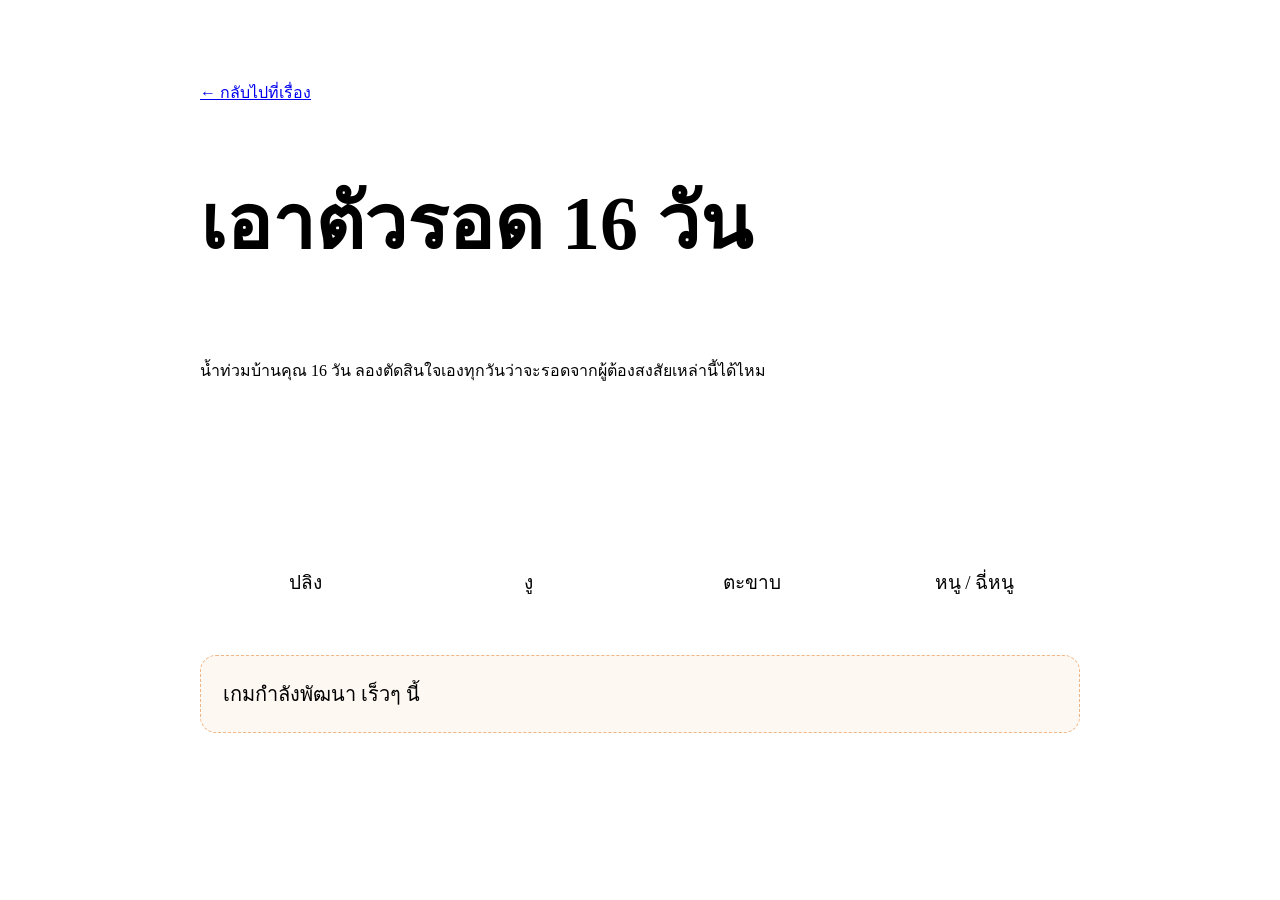
==== game.html @ 5fb74d0e "Add files via upload" ====
<!DOCTYPE html>
<html lang="th">
<head>
<meta charset="utf-8">
<meta name="viewport" content="width=device-width, initial-scale=1">
<title>เกม: เอาตัวรอด 16 วัน</title>
<!--
  ===== ช่องสำหรับเกม =====
  • ใส่เกมแทนส่วน <main class="game-slot"> ด้านล่างได้เลย
  • ใช้สีและฟอนต์เดียวกับเรื่องหลักจาก assets/style.css
  • ใช้ภาพวาดสัตว์ได้ทันที เช่น <svg viewBox="0 0 120 80"><use href="#leech"/></svg>
    (รายชื่อภาพทั้งหมดอยู่บนสุดของ assets/art.js)
  • ถ้าเกมมีโค้ดเยอะ แยกเป็นไฟล์ assets/game.js แล้วใส่ <script src="assets/game.js"></script> ท้ายไฟล์นี้
-->
<link rel="preconnect" href="https://fonts.googleapis.com">
<link rel="preconnect" href="https://fonts.gstatic.com" crossorigin>
<link href="https://fonts.googleapis.com/css2?family=Bai+Jamjuree:wght@500;600;700&family=Sarabun:wght@400;500;600;700&family=IBM+Plex+Mono:wght@400;500&display=swap" rel="stylesheet">
<link rel="stylesheet" href="assets/style.css">
<style>
  .game-slot { max-width: 880px; margin: 0 auto; padding: 72px 24px 120px; display: flex; flex-direction: column; gap: 26px; position: relative; z-index: 1; }
  .game-slot h1 { font-size: clamp(40px, 7vw, 76px); line-height: 1.1; }
  .game-slot h1 em { font-style: normal; color: var(--siren); }
  .cast { display: grid; grid-template-columns: repeat(4, minmax(0, 1fr)); gap: 12px; }
  .cast figure { margin: 0; background: var(--card); border: 1px solid var(--line); border-radius: 14px; padding: 12px; text-align: center; font-family: var(--font-display); font-size: 19px; }
  .cast svg { width: 100%; }
  .soon { border: 1px dashed rgba(232, 137, 59, 0.6); border-radius: 16px; padding: 22px; background: rgba(232, 137, 59, 0.06); font-size: 20px; }
  .back { width: fit-content; }
  @media (max-width: 600px) { .cast { grid-template-columns: repeat(2, minmax(0, 1fr)); } }
</style>
</head>
<body>
<main class="game-slot">
  <a class="cta-btn back" href="index.html#p-ready">← กลับไปที่เรื่อง</a>
  <h1>เอาตัวรอด <em>16 วัน</em></h1>
  <p class="lead">น้ำท่วมบ้านคุณ 16 วัน ลองตัดสินใจเองทุกวันว่าจะรอดจากผู้ต้องสงสัยเหล่านี้ได้ไหม</p>
  <div class="cast">
    <figure><svg viewBox="0 0 120 80" aria-hidden="true"><use href="#leech"/></svg>ปลิง</figure>
    <figure><svg viewBox="0 0 120 80" aria-hidden="true"><use href="#snake"/></svg>งู</figure>
    <figure><svg viewBox="0 0 120 80" aria-hidden="true"><use href="#centipede"/></svg>ตะขาบ</figure>
    <figure><svg viewBox="0 0 120 80" aria-hidden="true"><use href="#rat"/></svg>หนู / ฉี่หนู</figure>
  </div>
  <p class="soon">เกมกำลังพัฒนา เร็วๆ นี้</p>
</main>
<script src="assets/art.js"></script>
</body>
</html>
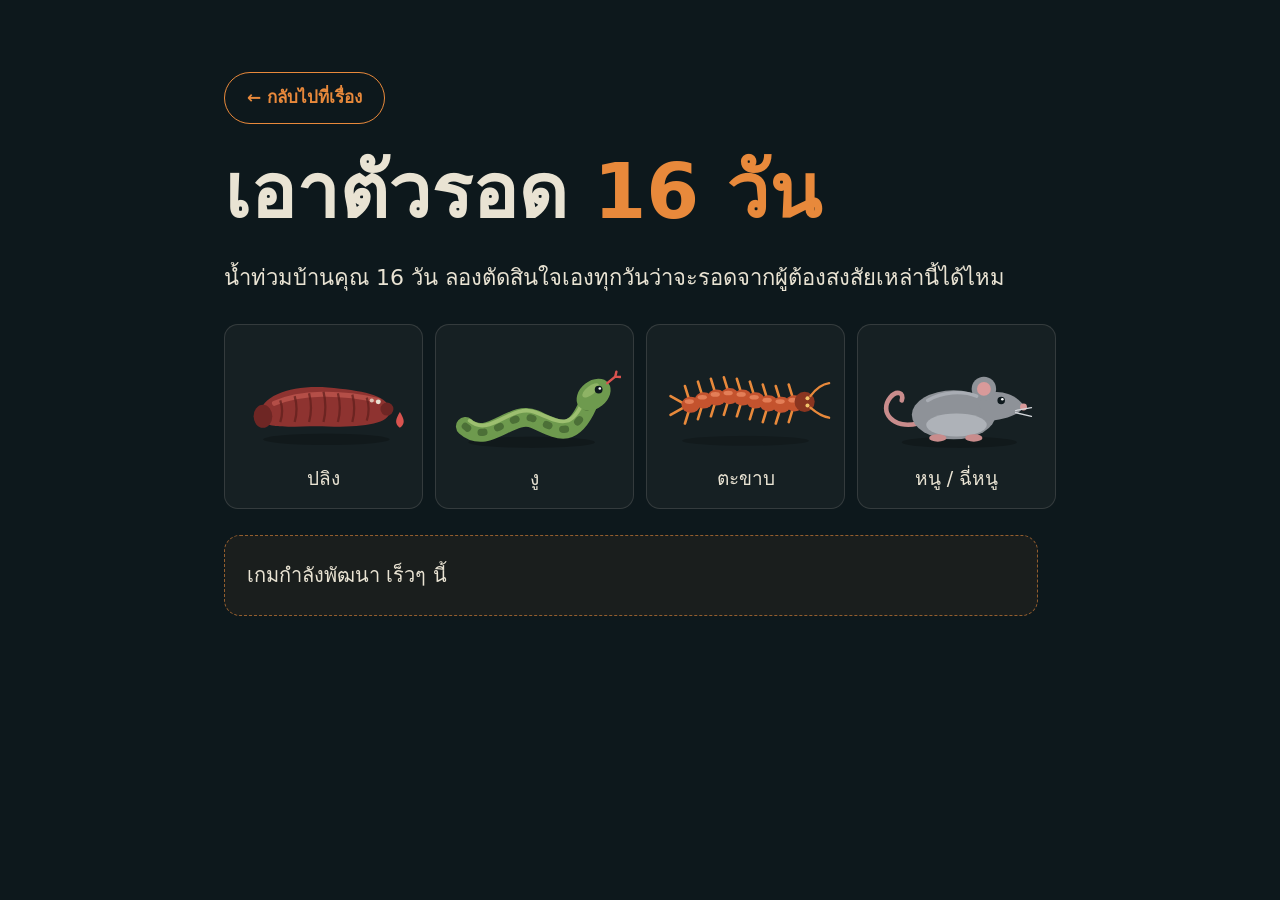
==== commit 4fa099fd: "Add files via upload" ====
--- a/game.html
+++ b/game.html
@@ -7,15 +7,15 @@
 <!--
   ===== ช่องสำหรับเกม =====
   • ใส่เกมแทนส่วน <main class="game-slot"> ด้านล่างได้เลย
-  • ใช้สีและฟอนต์เดียวกับเรื่องหลักจาก assets/style.css
+  • ใช้สีและฟอนต์เดียวกับเรื่องหลักจาก style.css
   • ใช้ภาพวาดสัตว์ได้ทันที เช่น <svg viewBox="0 0 120 80"><use href="#leech"/></svg>
-    (รายชื่อภาพทั้งหมดอยู่บนสุดของ assets/art.js)
-  • ถ้าเกมมีโค้ดเยอะ แยกเป็นไฟล์ assets/game.js แล้วใส่ <script src="assets/game.js"></script> ท้ายไฟล์นี้
+    (รายชื่อภาพทั้งหมดอยู่บนสุดของ art.js)
+  • ถ้าเกมมีโค้ดเยอะ แยกเป็นไฟล์ game.js แล้วใส่ <script src="game.js"></script> ท้ายไฟล์นี้
 -->
 <link rel="preconnect" href="https://fonts.googleapis.com">
 <link rel="preconnect" href="https://fonts.gstatic.com" crossorigin>
 <link href="https://fonts.googleapis.com/css2?family=Bai+Jamjuree:wght@500;600;700&family=Sarabun:wght@400;500;600;700&family=IBM+Plex+Mono:wght@400;500&display=swap" rel="stylesheet">
-<link rel="stylesheet" href="assets/style.css">
+<link rel="stylesheet" href="style.css">
 <style>
   .game-slot { max-width: 880px; margin: 0 auto; padding: 72px 24px 120px; display: flex; flex-direction: column; gap: 26px; position: relative; z-index: 1; }
   .game-slot h1 { font-size: clamp(40px, 7vw, 76px); line-height: 1.1; }
@@ -41,6 +41,6 @@
   </div>
   <p class="soon">เกมกำลังพัฒนา เร็วๆ นี้</p>
 </main>
-<script src="assets/art.js"></script>
+<script src="art.js"></script>
 </body>
 </html>
--- a/style.css
+++ b/style.css
@@ -0,0 +1,421 @@
+/* VOICE   : เล่าเหมือนข่าวสืบสวนตอนกลางคืน จริงจังแต่อ่านง่าย เด็กก็ตามทัน
+   IDEA    : เลื่อนผ่านคำร้องจริงทีละใบ ระดับน้ำด้านหลังขึ้นลงตามวันของน้ำท่วม
+   PICTURE : ภาพวาดบ้านกลางน้ำ สัตว์ 4 ตัว และฉาก 3 ระลอก วาดเองด้วย SVG (assets/art.js)
+   COLOUR  : คืนสีน้ำเงินเขียวเข้ม ตัวหนังสือสีกระดูก ส้มไซเรนคือสีเด่น แดงปลิงใช้กับอันตรายเท่านั้น
+   LAYOUT  : คอลัมน์เดียว 1080px แบ่ง 4 บท ทุกบทมีจุดให้แตะเล่น */
+:root {
+  --night: #0D181C;
+  --water: #16313A;
+  --bone: #E9E3D3;
+  --silt: #9DB0AF;
+  --siren: #E8893B;
+  --leech: #D9534F;
+  --safe: #62B48D;
+  --line: rgba(233, 227, 211, 0.14);
+  --card: rgba(233, 227, 211, 0.04);
+  --font-display: "Bai Jamjuree", "Sarabun", system-ui, sans-serif;
+  --font-body: "Sarabun", system-ui, sans-serif;
+  --font-mono: "IBM Plex Mono", ui-monospace, monospace;
+  color-scheme: dark;
+}
+* { box-sizing: border-box; min-width: 0; }
+html { scroll-behavior: smooth; scroll-padding-top: 72px; }
+body { margin: 0; background: var(--night); color: var(--bone); font-family: var(--font-body); font-size: 19px; line-height: 1.75; -webkit-font-smoothing: antialiased; overflow-x: clip; }
+h1, h2, h3 { font-family: var(--font-display); line-height: 1.25; text-wrap: balance; margin: 0; }
+p { margin: 0; max-width: 64ch; }
+a { color: var(--siren); }
+a:focus-visible, button:focus-visible, select:focus-visible, input:focus-visible, summary:focus-visible { outline: 3px solid var(--siren); outline-offset: 3px; }
+button { font: inherit; }
+.num { font-variant-numeric: tabular-nums; }
+.t-siren { color: var(--siren); }
+.t-leech { color: var(--leech); }
+
+/* ฉากหลัง: ระดับน้ำ ความแดง แถบความคืบหน้า */
+#flood { position: fixed; left: 0; right: 0; bottom: 0; height: 6vh; z-index: 0; pointer-events: none; transition: height 0.25s linear; }
+#flood svg { position: absolute; top: -18px; left: 0; width: 200%; height: 20px; animation: drift 9s linear infinite; }
+#flood .body { position: absolute; inset: 0; background: linear-gradient(180deg, rgba(38, 84, 92, 0.55), rgba(22, 49, 58, 0.85)); }
+#flood .rust { position: absolute; inset: 0; opacity: 0; background: linear-gradient(180deg, rgba(122, 64, 42, 0.6), rgba(68, 34, 28, 0.9)); }
+#heat { position: fixed; inset: 0; z-index: 0; pointer-events: none; opacity: 0; background: radial-gradient(130% 75% at 50% 115%, rgba(217, 83, 79, 0.6), rgba(217, 83, 79, 0) 70%), radial-gradient(60% 50% at 100% 0%, rgba(217, 83, 79, 0.18), rgba(217, 83, 79, 0) 70%); }
+#gauge { position: fixed; right: 18px; top: 50%; transform: translateY(-50%); z-index: 3; font-family: var(--font-mono); font-size: 13px; color: var(--silt); display: flex; flex-direction: column; align-items: center; gap: 6px; }
+#gauge .bar { width: 4px; height: 160px; background: var(--line); border-radius: 2px; position: relative; overflow: hidden; }
+#gauge .fill { position: absolute; left: 0; right: 0; bottom: 0; background: var(--siren); height: 0%; }
+#prog { position: fixed; top: 0; left: 0; right: 0; height: 4px; z-index: 20; pointer-events: none; background: rgba(233, 227, 211, 0.06); }
+#prog .fill { height: 100%; width: 0%; background: linear-gradient(90deg, var(--siren), var(--leech)); }
+@keyframes drift { from { transform: translateX(0); } to { transform: translateX(-50%); } }
+
+/* เมนูบท */
+.chap { position: fixed; top: 12px; left: 50%; z-index: 15; transform: translate(-50%, -90px); transition: transform 0.35s ease; }
+.chap.show { transform: translate(-50%, 0); }
+.chap-now { display: inline-flex; align-items: center; gap: 10px; min-height: 44px; padding: 6px 16px; border-radius: 40px; border: 1px solid var(--line); background: rgba(13, 24, 28, 0.9); backdrop-filter: blur(8px); color: var(--bone); font-family: var(--font-display); font-size: 16px; cursor: pointer; white-space: nowrap; }
+#chapNum { font-family: var(--font-mono); font-size: 13px; color: var(--siren); }
+#chapList { position: absolute; top: 54px; left: 50%; transform: translateX(-50%); min-width: 250px; margin: 0; padding: 8px; list-style: none; background: #13252B; border: 1px solid var(--line); border-radius: 14px; box-shadow: 0 16px 40px rgba(0, 0, 0, 0.5); }
+#chapList a { display: block; padding: 10px 14px; border-radius: 8px; color: var(--bone); text-decoration: none; font-family: var(--font-display); font-size: 17px; }
+#chapList a:hover { background: rgba(233, 227, 211, 0.07); }
+#chapList a[aria-current="true"] { color: var(--siren); }
+
+/* โครงหน้า */
+main { position: relative; z-index: 1; }
+.page { max-width: 1080px; margin: 0 auto; padding: 88px 24px; display: flex; flex-direction: column; gap: 28px; }
+.eyebrow { font-family: var(--font-mono); font-size: 14px; letter-spacing: 0.04em; color: color-mix(in oklab, var(--siren), var(--leech) calc(var(--heat, 0) * 100%)); }
+.page h2 { font-size: clamp(30px, 4.4vw, 48px); font-weight: 700; }
+.lead { font-size: 22px; }
+.muted { color: var(--silt); }
+.note, .hint { font-size: 15.5px; color: var(--silt); }
+.chapter { position: relative; z-index: 1; max-width: 1080px; margin: 0 auto; padding: 120px 24px 24px; border-top: 1px solid var(--line); display: flex; flex-direction: column; gap: 10px; }
+.chapter-n { font-family: var(--font-mono); font-size: 14px; color: var(--siren); }
+.chapter-t { font-size: clamp(42px, 7vw, 84px); font-weight: 700; line-height: 1.1; }
+.chapter-q { font-family: var(--font-display); font-weight: 600; font-size: clamp(22px, 3vw, 34px); line-height: 1.4; color: var(--silt); max-width: 30ch; }
+.chapter-q em { font-style: normal; color: var(--siren); }
+
+/* กล่อง "นับยังไง" พับได้ */
+.how { border: 1px solid var(--line); border-radius: 12px; padding: 0 18px; max-width: 72ch; }
+.how summary { cursor: pointer; list-style: none; padding: 12px 0; font-size: 16px; color: var(--silt); display: flex; align-items: center; gap: 10px; min-height: 44px; }
+.how summary::-webkit-details-marker { display: none; }
+.how summary::before { content: ""; width: 8px; height: 8px; border-right: 2px solid currentColor; border-bottom: 2px solid currentColor; transform: rotate(-45deg); transition: transform 0.2s; flex: none; }
+.how[open] summary::before { transform: rotate(45deg); }
+.how summary:hover { color: var(--bone); }
+.how p { padding-bottom: 16px; font-size: 16px; color: var(--silt); }
+
+/* คำที่แตะเพื่อดูความหมาย */
+.tip { color: inherit; background: none; border: 0; padding: 0; border-bottom: 2px dotted var(--siren); cursor: help; font-weight: 600; line-height: inherit; }
+.tip:hover { color: var(--siren); }
+.sheet { position: fixed; left: 50%; bottom: 16px; transform: translateX(-50%); z-index: 30; width: min(560px, calc(100% - 24px)); background: var(--bone); color: #1E1A14; border-radius: 16px; padding: 18px 20px; box-shadow: 0 16px 40px rgba(0, 0, 0, 0.55); display: grid; grid-template-columns: minmax(0, 1fr) auto; gap: 4px 14px; }
+.sheet[hidden] { display: none; }
+.sheet b { font-family: var(--font-display); font-size: 19px; }
+.sheet p { grid-column: 1; font-size: 17px; line-height: 1.6; }
+.sheet button { grid-column: 2; grid-row: 1 / 3; align-self: start; min-height: 40px; padding: 6px 16px; border: 0; border-radius: 20px; background: #1E1A14; color: var(--bone); cursor: pointer; }
+
+/* ใบคำร้อง */
+.ticket { position: relative; background: var(--card); border: 1px solid var(--line); border-radius: 10px; padding: 18px 20px; display: flex; flex-direction: column; gap: 8px; }
+.ticket:has(.t-ico) { padding-right: 86px; }
+.ticket .t-ico { position: absolute; right: 14px; top: 14px; width: 62px; }
+.ticket .meta { font-family: var(--font-mono); font-size: 13.5px; color: var(--silt); display: flex; gap: 14px; flex-wrap: wrap; }
+.ticket .meta b { color: var(--siren); font-weight: 500; }
+.ticket q { font-size: 20px; quotes: "“" "”"; }
+.ticket q.loud { font-size: 27px; font-weight: 600; }
+.ticket.red { border-color: rgba(217, 83, 79, 0.55); }
+.ticket.red .meta b { color: var(--leech); }
+.ticket.ok { border-color: rgba(98, 180, 141, 0.6); }
+.ticket.ok .meta b { color: var(--safe); }
+.tickets { display: grid; grid-template-columns: repeat(2, minmax(0, 1fr)); gap: 14px; }
+
+/* เปิดเรื่อง */
+.hero { padding-top: 96px; }
+.hero-grid { display: grid; grid-template-columns: minmax(0, 1.15fr) minmax(0, 1fr); gap: 32px; align-items: center; }
+.hero-art { margin: 0; }
+.hero-art svg, .end-art svg { display: block; width: 100%; height: auto; }
+.bubble { position: relative; background: var(--bone); color: #1E1A14; border-radius: 16px; padding: 22px 24px; box-shadow: 0 14px 34px rgba(0, 0, 0, 0.45); }
+.bubble::before { content: ""; position: absolute; left: -12px; top: 38%; border: 12px solid transparent; border-left: 0; border-right-color: var(--bone); }
+.bubble-meta { font-family: var(--font-mono); font-size: 13px; color: #5B544A; margin-bottom: 8px; }
+.bubble .lines { display: flex; flex-direction: column; gap: 6px; font-size: clamp(19px, 2.1vw, 23px); line-height: 1.55; }
+.bubble .t-leech { color: #B0302C; }
+.bubble .t-siren { color: #A9520F; }
+.js .bubble .lines span { animation: type 0.9s ease-out both; }
+.js .bubble .lines span:nth-child(2) { animation-delay: 0.7s; }
+.js .bubble .lines span:nth-child(3) { animation-delay: 1.4s; }
+.js .bubble .lines span:nth-child(4) { animation-delay: 2.1s; }
+@keyframes type { from { opacity: 0; transform: translateY(8px); } to { opacity: 1; transform: none; } }
+.hero h1 { font-size: clamp(52px, 9vw, 112px); font-weight: 700; line-height: 1.05; margin-top: 8px; }
+.hero h1 em { font-style: normal; color: var(--siren); }
+.scroll-hint { display: flex; flex-direction: column; align-items: center; gap: 8px; color: var(--silt); font-size: 15px; padding-top: 12px; }
+.scroll-hint svg { animation: sh-bounce 2.2s ease-in-out infinite; }
+@keyframes sh-bounce { 0%, 100% { transform: translateY(0); } 55% { transform: translateY(10px); } }
+
+/* จระเข้ */
+.search { display: flex; align-items: center; gap: 14px; background: var(--bone); color: var(--night); border-radius: 40px; padding: 12px 22px; width: fit-content; font-size: 22px; font-weight: 600; }
+.caret { width: 2px; height: 1.1em; background: var(--night); margin-left: -10px; opacity: 0; }
+.searching .caret { opacity: 1; animation: blink 0.8s steps(1) infinite; }
+#qStatus { min-height: 1.7em; font-family: var(--font-mono); }
+.big { font-family: var(--font-display); font-weight: 700; font-size: clamp(90px, 18vw, 200px); line-height: 1; color: var(--siren); }
+.croc-row { display: flex; align-items: flex-end; gap: 12px 28px; flex-wrap: wrap; }
+.croc-art { width: clamp(150px, 24vw, 260px); }
+#n566 { transition: color 0.6s; transform-origin: left bottom; cursor: pointer; }
+#n566.ticking { color: var(--bone); }
+#n566.landed { animation: land 0.45s cubic-bezier(0.3, 1.6, 0.5, 1); }
+@keyframes land { 40% { transform: scale(1.08); } }
+mark { background: var(--siren); color: var(--night); padding: 0 3px; border-radius: 3px; }
+mark.red { background: var(--leech); color: var(--bone); }
+
+/* จับผิดคำร้อง */
+.fakes { display: grid; grid-template-columns: repeat(2, minmax(0, 1fr)); gap: 14px; }
+.fake { background: var(--card); border: 1px solid var(--line); border-radius: 12px; padding: 18px 20px; display: flex; flex-direction: column; gap: 12px; transition: border-color 0.3s, background 0.3s; }
+.fake q { font-size: 21px; quotes: "“" "”"; }
+.fake-btns { display: flex; gap: 8px; flex-wrap: wrap; }
+.fake-btns button { min-height: 44px; padding: 6px 18px; border-radius: 30px; border: 1px solid rgba(233, 227, 211, 0.3); background: transparent; color: var(--bone); font-family: var(--font-display); font-size: 16px; cursor: pointer; }
+.fake-btns button:hover { border-color: var(--siren); }
+.fake.done .fake-btns button { cursor: default; opacity: 0.45; }
+.fake.done .fake-btns button.picked { opacity: 1; background: rgba(233, 227, 211, 0.12); }
+.fake.right { border-color: rgba(98, 180, 141, 0.7); background: rgba(98, 180, 141, 0.07); }
+.fake.wrong { border-color: rgba(232, 137, 59, 0.7); background: rgba(232, 137, 59, 0.07); }
+.fake-why { font-size: 16.5px; color: var(--silt); }
+.fake-why b { color: var(--bone); }
+.js .fake:not(.done) .fake-why { display: none; }
+.fake-score { font-family: var(--font-display); font-size: 21px; min-height: 1.5em; }
+.funnel { display: flex; align-items: flex-end; gap: 20px 32px; flex-wrap: wrap; }
+.funnel > div { display: flex; flex-direction: column; gap: 4px; max-width: 16em; }
+.funnel .n { font-family: var(--font-display); font-weight: 700; line-height: 1; }
+.funnel-end svg { width: 130px; }
+.clean { border-top: 1px solid var(--line); padding-top: 28px; display: flex; flex-direction: column; gap: 16px; }
+.clean-t { font-size: 22px; }
+.sieve { list-style: none; padding: 0; margin: 0; display: grid; gap: 10px; }
+.sieve li { display: grid; grid-template-columns: 112px minmax(0, 1fr); align-items: baseline; gap: 18px; padding: 12px 18px; border-left: 5px solid rgba(233, 227, 211, 0.25); background: var(--card); border-radius: 0 10px 10px 0; }
+.sieve li:nth-child(2) { margin-left: 3%; }
+.sieve li:nth-child(3) { margin-left: 6%; }
+.sieve li:nth-child(4) { margin-left: 9%; }
+.sieve b { font-family: var(--font-display); font-size: 30px; text-align: right; }
+.sieve span { font-size: 17.5px; }
+.sieve li.hl { border-left-color: var(--leech); background: rgba(217, 83, 79, 0.08); }
+.sieve li.hl b { color: var(--leech); }
+
+/* กราฟ */
+.chart { width: 100%; overflow-x: auto; }
+.chart svg { display: block; width: 100%; height: auto; min-width: 560px; }
+.chart text { fill: var(--silt); font-family: var(--font-body); font-size: 13.5px; transition: opacity 0.4s; }
+.chart .hl { fill: var(--bone); font-weight: 600; }
+.chart-foot { display: flex; justify-content: space-between; align-items: center; gap: 12px; flex-wrap: wrap; }
+.readout { font-size: 17px; color: var(--silt); min-height: 1.7em; }
+.readout b { color: var(--bone); }
+.replay { min-height: 40px; padding: 6px 16px; border-radius: 30px; border: 1px solid var(--line); background: transparent; color: var(--bone); font-family: var(--font-display); font-size: 15px; cursor: pointer; }
+.replay:hover { border-color: var(--siren); }
+.hit { fill: transparent; cursor: pointer; }
+
+/* ทายสิ */
+.quiz { display: grid; grid-template-columns: repeat(4, minmax(0, 1fr)); gap: 12px; }
+.quiz button { color: var(--bone); background: var(--card); border: 1px solid var(--line); border-radius: 14px; padding: 14px 12px 16px; cursor: pointer; display: flex; flex-direction: column; align-items: center; gap: 4px; transition: border-color 0.2s, transform 0.2s; }
+.quiz button:hover { border-color: var(--siren); transform: translateY(-3px); }
+.quiz svg { width: 100%; max-width: 130px; }
+.quiz .nm { font-family: var(--font-display); font-size: 23px; font-weight: 600; }
+.quiz .x { font-family: var(--font-mono); font-size: 15px; color: var(--silt); visibility: hidden; }
+.quiz.done .x { visibility: visible; }
+.quiz.done button.win { border-color: var(--leech); background: rgba(217, 83, 79, 0.12); animation: quiz-pop 0.55s cubic-bezier(0.3, 1.5, 0.5, 1); }
+@keyframes quiz-pop { 35% { transform: scale(1.1); } 75% { transform: scale(0.97); } }
+.quiz-msg { font-size: 21px; min-height: 1.7em; }
+
+/* หมายจับ */
+.wanted { display: flex; align-items: flex-end; gap: 16px; flex-wrap: wrap; }
+.poster { width: 150px; background: #E6DCC4; color: #1E1A14; border-radius: 4px; padding: 14px 12px; display: flex; flex-direction: column; align-items: center; gap: 2px; box-shadow: 0 8px 22px rgba(0, 0, 0, 0.4); }
+.poster svg { width: 100%; }
+.poster .w { font-family: var(--font-display); font-weight: 700; letter-spacing: 0.18em; font-size: 15px; }
+.poster .who { font-weight: 600; font-size: 18px; }
+.poster .k { display: inline-block; font-family: var(--font-display); font-weight: 700; line-height: 1.05; }
+.poster .f { font-family: var(--font-mono); font-size: 13px; }
+.poster.top { width: 230px; padding: 20px 14px; border: 5px solid var(--leech); }
+.poster.top .w { font-size: 22px; }
+.poster.top .who { font-size: 21px; }
+.poster.top .w, .poster.top .k { color: #B0302C; }
+.fact { display: flex; align-items: center; gap: 18px; border: 1px dashed rgba(217, 83, 79, 0.55); border-radius: 14px; padding: 14px 20px; background: rgba(217, 83, 79, 0.06); max-width: 760px; }
+.fact svg { width: 96px; flex: none; }
+.fact p { font-size: 18px; }
+.fact b { color: var(--leech); }
+
+/* 10 วันในบ้าน */
+.split { display: grid; grid-template-columns: minmax(0, 1fr) minmax(0, 1.4fr); gap: 32px; align-items: start; }
+.home-left { display: flex; flex-direction: column; gap: 22px; }
+.cal { display: grid; grid-template-columns: repeat(5, minmax(0, 1fr)); gap: 8px; }
+.cal span { position: relative; font-family: var(--font-display); font-weight: 700; font-size: 20px; text-align: center; padding: 12px 0; border-radius: 8px; background: rgba(233, 227, 211, 0.05); color: var(--silt); }
+.cal span::after { content: ""; position: absolute; left: 18%; right: 18%; top: 52%; height: 2px; background: var(--leech); transform-origin: left; transition: transform 0.25s ease-out; transition-delay: calc(var(--i, 0) * 260ms); }
+.cal span:last-child { color: var(--siren); border: 2px solid var(--siren); }
+.cal span:last-child::after { display: none; }
+.cal.armed span::after { transform: scaleX(0); }
+.cal.in span:last-child { animation: glow 1.4s ease-in-out 2.6s 3; }
+@keyframes glow { 50% { box-shadow: 0 0 0 6px rgba(232, 137, 59, 0.25); background: rgba(232, 137, 59, 0.15); } }
+.letter { background: var(--bone); color: #1E1A14; border-radius: 6px; padding: 28px; font-size: 21px; line-height: 1.75; display: flex; flex-direction: column; gap: 10px; }
+.letter .meta { font-family: var(--font-mono); font-size: 13.5px; color: #5B544A; }
+
+/* Aha */
+.aha { font-family: var(--font-display); font-weight: 700; font-size: clamp(30px, 4.6vw, 52px); line-height: 1.3; max-width: none; }
+.aha em { font-style: normal; color: var(--siren); }
+.waves { display: grid; grid-template-columns: repeat(3, minmax(0, 1fr)); gap: 14px; }
+.wave { border: 1px solid var(--line); border-radius: 14px; padding: 16px 18px 20px; display: flex; flex-direction: column; gap: 8px; background: var(--card); }
+.wave svg { width: 100%; border-radius: 10px; background: rgba(0, 0, 0, 0.18); }
+.wave h3 { font-size: 22px; }
+.wave .k { font-family: var(--font-display); font-weight: 700; font-size: 44px; line-height: 1; }
+.wave p { font-size: 17px; }
+.wave.peak { border: 2px solid var(--siren); background: rgba(232, 137, 59, 0.07); }
+.wave.peak .k { color: var(--siren); }
+.wave.ghost { border-style: dashed; }
+
+/* แผนที่ */
+.map svg { width: 100%; height: auto; display: block; max-height: 640px; }
+.map text { font-family: var(--font-body); font-weight: 600; fill: var(--bone); paint-order: stroke; stroke: var(--night); stroke-width: 0.5px; }
+.legend { display: flex; gap: 10px 20px; flex-wrap: wrap; font-size: 15.5px; color: var(--silt); }
+.legend i { display: inline-block; width: 12px; height: 12px; border-radius: 2px; margin-right: 8px; vertical-align: -1px; }
+
+/* รายเขต */
+.finder { border: 1px solid var(--line); border-radius: 16px; padding: 22px; background: var(--card); display: grid; gap: 14px; }
+.finder-q { font-family: var(--font-display); font-size: 24px; font-weight: 700; }
+.finder select { width: min(100%, 380px); min-height: 50px; padding: 8px 44px 8px 16px; font: inherit; font-size: 18px; color: var(--bone); background-color: var(--water); border: 1px solid rgba(233, 227, 211, 0.3); border-radius: 12px; appearance: none; cursor: pointer;
+  background-image: linear-gradient(45deg, transparent 50%, var(--bone) 50%), linear-gradient(135deg, var(--bone) 50%, transparent 50%); background-position: calc(100% - 22px) 52%, calc(100% - 16px) 52%; background-size: 6px 6px; background-repeat: no-repeat; }
+.finder-card { display: grid; gap: 16px; }
+.fc-head { display: flex; flex-wrap: wrap; gap: 8px 14px; align-items: baseline; }
+.fc-head h3 { font-size: 30px; }
+.chip { display: inline-block; font-family: var(--font-display); font-size: 16px; font-weight: 600; padding: 3px 14px; border-radius: 20px; }
+.chip.up { background: rgba(217, 83, 79, 0.2); color: #F08A86; }
+.chip.flat { background: rgba(157, 176, 175, 0.2); color: var(--silt); }
+.chip.down { background: rgba(98, 180, 141, 0.2); color: var(--safe); }
+.fc-bars { display: grid; gap: 8px; max-width: 640px; }
+.fc-row { display: grid; grid-template-columns: 8.5em minmax(0, 1fr) 3ch; align-items: center; gap: 12px; font-size: 16.5px; }
+.fc-row b { text-align: right; font-family: var(--font-display); font-size: 20px; }
+.fc-track { height: 16px; background: rgba(233, 227, 211, 0.08); border-radius: 8px; overflow: hidden; }
+.fc-track i { display: block; height: 100%; width: 0; border-radius: 8px; transition: width 0.8s cubic-bezier(0.2, 0.8, 0.2, 1); }
+.fc-animals { display: flex; flex-wrap: wrap; gap: 10px; }
+.fc-animals span { display: inline-flex; align-items: center; gap: 8px; padding: 4px 14px 4px 6px; border: 1px solid var(--line); border-radius: 30px; font-size: 16px; }
+.fc-animals svg { width: 50px; }
+.fc-animals b { font-family: var(--font-display); font-size: 18px; }
+.fc-stand { font-size: 17px; color: var(--silt); }
+.fc-stand b { color: var(--bone); }
+
+/* ช่องว่าง: ทายก่อน */
+.guess { border: 1px solid rgba(232, 137, 59, 0.5); border-radius: 18px; padding: 24px; background: rgba(232, 137, 59, 0.05); display: grid; gap: 16px; }
+.guess-q { font-family: var(--font-display); font-weight: 600; font-size: clamp(22px, 2.8vw, 30px); line-height: 1.4; max-width: 34ch; }
+.houses { display: grid; grid-template-columns: repeat(10, minmax(0, 1fr)); gap: 8px; max-width: 560px; }
+.houses svg { width: 100%; color: rgba(233, 227, 211, 0.18); transition: color 0.3s, transform 0.3s; }
+.houses svg.on { color: var(--safe); }
+.houses svg.wait { color: var(--leech); }
+.guess-row { display: flex; align-items: center; gap: 18px; flex-wrap: wrap; }
+.guess-row input { width: min(100%, 420px); height: 44px; accent-color: var(--siren); cursor: pointer; }
+.guess-row output { font-family: var(--font-display); font-size: 24px; font-weight: 700; min-width: 6ch; }
+.guess-msg { font-size: 20px; min-height: 1.6em; }
+.guess-msg b { color: var(--siren); }
+.js .gap-result.locked { display: none; }
+.gap-result { display: flex; flex-direction: column; gap: 28px; }
+.clock { font-family: var(--font-mono); font-size: 15px; color: var(--silt); display: flex; gap: 22px; flex-wrap: wrap; align-items: baseline; }
+.clock b { color: var(--bone); font-size: 27px; font-family: var(--font-display); font-variant-numeric: tabular-nums; }
+.clock .open b { color: var(--leech); }
+.dots svg { width: 100%; height: auto; display: block; }
+.dots rect { transition: fill 0.35s, fill-opacity 0.35s; }
+.dots .open.alarm { animation: alarm 1.8s ease-in-out infinite; }
+@keyframes alarm { 50% { stroke: #D9534F; stroke-opacity: 1; fill: #3A1E20; } }
+.steps { display: grid; grid-template-columns: repeat(6, minmax(0, 1fr)); gap: 10px; }
+.steps div { border-left: 3px solid var(--line); padding-left: 12px; display: flex; flex-direction: column; transition: border-color 0.3s, background 0.3s; }
+.steps b { font-family: var(--font-display); font-size: 28px; }
+.steps small { color: var(--silt); font-size: 15px; }
+.steps.armed div { border-left-color: var(--line); }
+.steps div.lit { border-left-color: var(--siren); background: rgba(232, 137, 59, 0.06); }
+.urgent { font-size: 22px; border-left: 6px solid var(--leech); padding: 6px 0 6px 18px; max-width: 46ch; }
+.urgent > b:first-child { color: var(--leech); }
+.urgent .muted { font-size: 16px; }
+.status { display: inline-flex; align-items: center; gap: 7px; }
+.status i { width: 8px; height: 8px; border-radius: 50%; background: var(--leech); animation: blink 1.3s ease-in-out infinite; }
+.status.ok i { background: var(--safe); animation: none; }
+@keyframes blink { 50% { opacity: 0.15; } }
+
+/* ถึงผู้มีอำนาจ */
+.goal { font-family: var(--font-display); font-size: clamp(24px, 3.2vw, 34px); font-weight: 700; border-left: 6px solid var(--siren); padding: 6px 0 6px 20px; max-width: 34ch; }
+.asks { list-style: none; padding: 0; margin: 0; display: grid; grid-template-columns: repeat(2, minmax(0, 1fr)); gap: 14px; }
+.asks li { border: 1px solid var(--line); border-radius: 14px; padding: 20px; display: flex; flex-direction: column; gap: 8px; background: var(--card); }
+.asks svg { width: 56px; }
+.asks h3 { font-size: 22px; }
+.asks .ev { font-size: 15.5px; color: var(--silt); }
+
+/* ถึงทุกคน: เช็กความพร้อม */
+.meter { position: sticky; top: 64px; z-index: 2; background: rgba(13, 24, 28, 0.94); backdrop-filter: blur(6px); border: 1px solid var(--line); border-radius: 14px; padding: 12px 18px 14px; display: grid; gap: 8px; }
+.meter-top { display: flex; justify-content: space-between; align-items: baseline; gap: 12px; flex-wrap: wrap; }
+.meter-top b { font-family: var(--font-display); font-size: 26px; }
+.meter-top span { font-size: 17px; color: var(--silt); }
+.meter-bar { height: 12px; border-radius: 6px; background: rgba(233, 227, 211, 0.1); overflow: hidden; }
+.meter-bar i { display: block; height: 100%; width: 0; border-radius: 6px; background: linear-gradient(90deg, var(--siren), var(--safe)); transition: width 0.5s cubic-bezier(0.2, 0.8, 0.2, 1); }
+.ready { display: grid; grid-template-columns: repeat(3, minmax(0, 1fr)); gap: 14px; }
+.ready section { border-top: 4px solid var(--c); background: var(--card); border-radius: 0 0 14px 14px; padding: 16px; display: flex; flex-direction: column; gap: 10px; }
+.ready h3 { font-size: 21px; }
+.ready button { display: grid; grid-template-columns: 52px minmax(0, 1fr) 26px; align-items: center; gap: 12px; text-align: left; font-size: 16.5px; line-height: 1.5; color: var(--bone); background: rgba(233, 227, 211, 0.03); border: 1px solid var(--line); border-radius: 12px; padding: 10px 12px; cursor: pointer; min-height: 68px; transition: border-color 0.2s, background 0.2s; }
+.ready button:hover { border-color: rgba(233, 227, 211, 0.4); }
+.ready button svg { width: 52px; }
+.ready button::after { content: ""; width: 24px; height: 24px; border-radius: 50%; border: 2px solid rgba(233, 227, 211, 0.35); justify-self: end; }
+.ready button[aria-pressed="true"] { border-color: var(--safe); background: rgba(98, 180, 141, 0.1); }
+.ready button[aria-pressed="true"]::after { content: "✓"; border-color: var(--safe); background: var(--safe); color: var(--night); font-weight: 700; font-size: 15px; display: grid; place-items: center; }
+.gamecard { display: grid; grid-template-columns: 76px minmax(0, 1fr) auto; align-items: center; gap: 18px; padding: 18px 22px; border-radius: 18px; text-decoration: none; color: var(--bone); background: linear-gradient(120deg, rgba(232, 137, 59, 0.2), rgba(217, 83, 79, 0.12)); border: 1px solid rgba(232, 137, 59, 0.55); transition: transform 0.2s; }
+.gamecard:hover { transform: translateY(-3px); }
+.gamecard svg { width: 76px; }
+.gc-text b { display: block; font-family: var(--font-display); font-size: 25px; }
+.gc-text span { display: block; color: var(--silt); font-size: 17px; }
+.gc-go { font-family: var(--font-display); font-weight: 600; font-size: 18px; background: var(--siren); color: var(--night); padding: 10px 20px; border-radius: 30px; white-space: nowrap; }
+.btn { display: inline-flex; align-items: center; gap: 10px; font-family: var(--font-display); font-weight: 600; font-size: 19px; color: var(--night); background: var(--siren); border: 0; border-radius: 40px; padding: 12px 28px; min-height: 48px; cursor: pointer; width: fit-content; }
+.btn:hover { filter: brightness(1.08); }
+.btn[disabled] { opacity: 0.5; cursor: default; }
+
+/* คำถามสุดท้าย */
+.end-art { margin: 0; width: min(100%, 520px); }
+.end h2 { font-size: clamp(30px, 4.8vw, 54px); }
+.end .q2 { color: var(--siren); }
+.cta-row { display: flex; gap: 12px; flex-wrap: wrap; align-items: center; }
+.cta-btn { display: inline-flex; align-items: center; gap: 8px; min-height: 48px; font-family: var(--font-display); font-weight: 600; font-size: 17px; padding: 10px 22px; border-radius: 40px; border: 1px solid var(--siren); color: var(--siren); background: transparent; text-decoration: none; transition: background 0.2s; }
+.cta-btn:hover { background: rgba(232, 137, 59, 0.15); }
+.cta-btn b { font-family: var(--font-mono); font-size: 18px; color: var(--bone); }
+.cta-btn.primary { background: var(--siren); color: var(--night); }
+.cta-btn.primary:hover { filter: brightness(1.1); }
+
+/* เบื้องหลังข้อมูล */
+.behind { position: relative; z-index: 1; max-width: 1080px; margin: 0 auto; padding: 72px 24px 150px; border-top: 1px solid var(--line); display: flex; flex-direction: column; gap: 26px; font-size: 16px; color: var(--silt); }
+.behind h2 { color: var(--bone); font-size: 34px; }
+.pipe { list-style: none; margin: 0; padding: 0; display: grid; grid-template-columns: repeat(4, minmax(0, 1fr)); gap: 14px; }
+.pipe li { background: var(--card); border: 1px solid var(--line); border-radius: 14px; padding: 16px; display: flex; flex-direction: column; gap: 8px; }
+.pipe svg { width: 48px; }
+.pipe b { color: var(--bone); font-family: var(--font-display); font-size: 19px; }
+.pipe p { font-size: 15.5px; line-height: 1.6; }
+.arc { font-size: 15.5px; max-width: none; }
+.arc b, .cols b { color: var(--bone); }
+.cols { display: grid; grid-template-columns: repeat(2, minmax(0, 1fr)); gap: 24px; }
+.cols ul { margin: 6px 0 0; padding-left: 20px; }
+
+/* การเคลื่อนไหว: สถานะพักคือภาพสุดท้ายเสมอ .armed ใส่ด้วย JS เฉพาะส่วนที่ยังอยู่ใต้จอ แล้วเปลี่ยนเป็น .in เมื่อเลื่อนถึง */
+.heat-leech { color: var(--leech); }
+.heat-siren { color: var(--siren); }
+.sweep { background-image: linear-gradient(var(--siren), var(--siren)); background-repeat: no-repeat; background-size: 100% 0.28em; background-position: 0 92%; transition: background-size 1.1s cubic-bezier(0.2, 0.7, 0.2, 1) 0.25s; }
+.sweep.red { background-image: linear-gradient(var(--leech), var(--leech)); }
+.sweep.armed { background-size: 0% 0.28em; }
+.rise > * { transition: opacity 0.6s ease-out, transform 0.7s cubic-bezier(0.2, 0.8, 0.2, 1); transition-delay: calc(var(--i, 0) * 140ms); }
+.rise.armed > * { opacity: 0; transform: translateY(28px); }
+.wanted .poster { transition: transform 0.7s cubic-bezier(0.3, 1.4, 0.5, 1), opacity 0.4s; transition-delay: calc(var(--i, 0) * 230ms); }
+.wanted.armed .poster { opacity: 0; transform: translateY(-70px) rotate(-9deg); }
+.wanted.in .poster.top .k { animation: stamp 0.5s cubic-bezier(0.3, 1.6, 0.5, 1) 1.1s both; }
+.wanted.in .poster.top { animation: shake 0.4s ease-in-out 1.45s; }
+@keyframes stamp { from { transform: scale(2.6); opacity: 0; } to { transform: none; opacity: 1; } }
+@keyframes shake { 25% { translate: -4px 0; } 75% { translate: 4px 0; } }
+.pulse { fill: none; stroke-width: 0.25; transform-box: fill-box; transform-origin: center; animation: pulse 2s ease-out infinite; }
+.chart .pulse { stroke-width: 2; }
+@keyframes pulse { from { opacity: 0.9; transform: scale(1); } to { opacity: 0; transform: scale(3.2); } }
+.map .g { transition: opacity 1s ease-out; }
+.map .g2 { transition-delay: 0.8s; }
+.map .g3 { transition-delay: 1.6s; }
+.map .g5 { transition-delay: 0.4s; }
+.map .g6 { transition-delay: 4s; }
+.map.armed .g { opacity: 0; }
+.map .lp { transform-box: fill-box; transform-origin: center; transition: transform 0.5s cubic-bezier(0.3, 1.6, 0.5, 1); transition-delay: calc(2.3s + var(--i, 0) * 35ms); }
+.map.armed .lp { transform: scale(0); }
+
+@media (max-width: 1240px) { #gauge { display: none; } }
+@media (max-width: 760px) {
+  body { font-size: 18px; }
+  .page { padding: 64px 18px; gap: 24px; }
+  .chapter { padding: 88px 18px 12px; }
+  .lead { font-size: 20px; }
+  .hero { padding-top: 64px; }
+  .hero-grid { grid-template-columns: minmax(0, 1fr); gap: 22px; }
+  .bubble::before { left: 48px; top: -12px; border: 12px solid transparent; border-top: 0; border-bottom-color: var(--bone); }
+  .fakes, .tickets, .split, .waves, .asks, .ready, .cols { grid-template-columns: minmax(0, 1fr); }
+  .quiz { grid-template-columns: repeat(2, minmax(0, 1fr)); }
+  .pipe { grid-template-columns: repeat(2, minmax(0, 1fr)); }
+  .steps { grid-template-columns: repeat(3, minmax(0, 1fr)); }
+  .sieve li { grid-template-columns: minmax(0, 1fr); gap: 2px; margin-left: 0 !important; }
+  .sieve b { text-align: left; }
+  .poster { width: calc(50% - 8px); }
+  .poster.top { width: 100%; }
+  .poster.top svg { width: 60%; }
+  .gamecard { grid-template-columns: 56px minmax(0, 1fr); }
+  .gamecard svg { width: 56px; }
+  .gc-go { grid-column: 1 / -1; justify-self: start; }
+  .fc-row { grid-template-columns: 6.5em minmax(0, 1fr) 3ch; }
+  .houses { gap: 4px; }
+  .meter { top: 62px; }
+  .map { overflow-x: auto; }
+  .map svg { min-width: 620px; }
+}
+@media (max-width: 480px) {
+  .pipe { grid-template-columns: minmax(0, 1fr); }
+  .chap-now { font-size: 15px; padding: 6px 12px; }
+}
+@media (prefers-reduced-motion: reduce) {
+  html { scroll-behavior: auto; }
+  *, *::before, *::after { animation: none !important; transition: none !important; }
+}
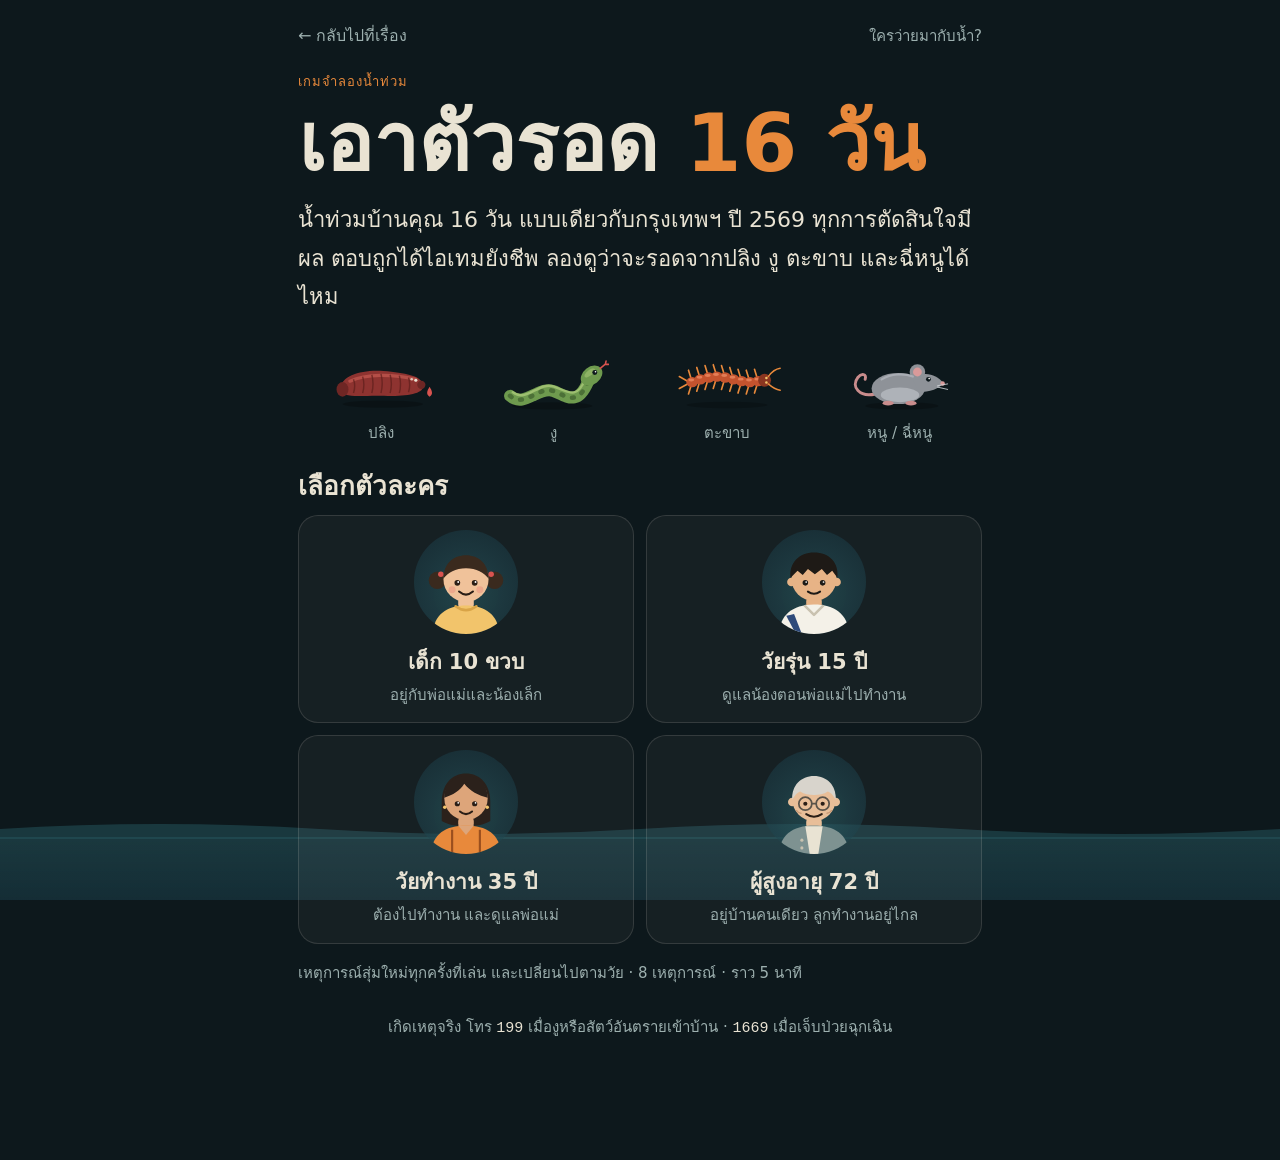
==== commit d54ead1a: "Add files via upload" ====
--- a/game.html
+++ b/game.html
@@ -3,44 +3,2157 @@
 <head>
 <meta charset="utf-8">
 <meta name="viewport" content="width=device-width, initial-scale=1">
-<title>เกม: เอาตัวรอด 16 วัน</title>
+<title>เกม: เอาตัวรอด 16 วัน · ใครว่ายมากับน้ำ?</title>
+<meta name="description" content="เกมจำลองน้ำท่วม เลือกวัยของคุณ แล้วตัดสินใจเอาตัวรอดจากปลิง งู ตะขาบ และฉี่หนูตลอด 16 วัน">
+<link rel="icon" href="data:image/svg+xml,%3Csvg xmlns='http://www.w3.org/2000/svg' viewBox='0 0 64 64'%3E%3Crect width='64' height='64' rx='14' fill='%230D181C'/%3E%3Cpath d='M0 40q8-6 16 0t16 0t16 0t16 0V64H0Z' fill='%232C626B'/%3E%3Cellipse cx='32' cy='29' rx='17' ry='7.5' fill='%23D9534F'/%3E%3Ccircle cx='44' cy='27' r='1.8' fill='%23E9E3D3'/%3E%3C/svg%3E">
+<meta name="theme-color" content="#0D181C">
 <!--
-  ===== ช่องสำหรับเกม =====
-  • ใส่เกมแทนส่วน <main class="game-slot"> ด้านล่างได้เลย
-  • ใช้สีและฟอนต์เดียวกับเรื่องหลักจาก style.css
-  • ใช้ภาพวาดสัตว์ได้ทันที เช่น <svg viewBox="0 0 120 80"><use href="#leech"/></svg>
-    (รายชื่อภาพทั้งหมดอยู่บนสุดของ art.js)
-  • ถ้าเกมมีโค้ดเยอะ แยกเป็นไฟล์ game.js แล้วใส่ <script src="game.js"></script> ท้ายไฟล์นี้
+  ===== ไฟล์นี้รวม style.css, art.js, story-data.js, story.js, game.js ไว้ในไฟล์เดียวแล้ว อัปไฟล์นี้ไฟล์เดียวก็ใช้ได้ =====
+  ===== เกม: เอาตัวรอด 16 วัน (ส่วนต่อขยายของเรื่อง "ใครว่ายมากับน้ำ?") =====
+  • ข้อความหน้าแรก ชื่อเกม และการ์ดตัวละคร 4 วัย แก้ได้ในไฟล์นี้
+  • เหตุการณ์ ตัวเลือก คำอธิบาย และไอเทม แก้ได้ใน game.js (มีคู่มือภาษาไทยอยู่บนสุดของไฟล์)
+  • ภาพวาดทั้งหมด (สัตว์ ตัวละคร ไอเทม) อยู่ใน art.js
+  • สีและฟอนต์ใช้ร่วมกับเรื่องหลักจาก style.css ส่วนหน้าตาเฉพาะของเกมอยู่ใน <style> ด้านล่าง
 -->
 <link rel="preconnect" href="https://fonts.googleapis.com">
 <link rel="preconnect" href="https://fonts.gstatic.com" crossorigin>
 <link href="https://fonts.googleapis.com/css2?family=Bai+Jamjuree:wght@500;600;700&family=Sarabun:wght@400;500;600;700&family=IBM+Plex+Mono:wght@400;500&display=swap" rel="stylesheet">
-<link rel="stylesheet" href="style.css">
 <style>
-  .game-slot { max-width: 880px; margin: 0 auto; padding: 72px 24px 120px; display: flex; flex-direction: column; gap: 26px; position: relative; z-index: 1; }
-  .game-slot h1 { font-size: clamp(40px, 7vw, 76px); line-height: 1.1; }
-  .game-slot h1 em { font-style: normal; color: var(--siren); }
-  .cast { display: grid; grid-template-columns: repeat(4, minmax(0, 1fr)); gap: 12px; }
-  .cast figure { margin: 0; background: var(--card); border: 1px solid var(--line); border-radius: 14px; padding: 12px; text-align: center; font-family: var(--font-display); font-size: 19px; }
-  .cast svg { width: 100%; }
-  .soon { border: 1px dashed rgba(232, 137, 59, 0.6); border-radius: 16px; padding: 22px; background: rgba(232, 137, 59, 0.06); font-size: 20px; }
-  .back { width: fit-content; }
-  @media (max-width: 600px) { .cast { grid-template-columns: repeat(2, minmax(0, 1fr)); } }
+/* VOICE   : เล่าเหมือนข่าวสืบสวนตอนกลางคืน จริงจังแต่อ่านง่าย เด็กก็ตามทัน
+   IDEA    : เลื่อนผ่านคำร้องจริงทีละใบ ระดับน้ำด้านหลังขึ้นลงตามวันของน้ำท่วม
+   PICTURE : ภาพวาดบ้านกลางน้ำ สัตว์ 4 ตัว และฉาก 3 ระลอก วาดเองด้วย SVG (art.js)
+   COLOUR  : คืนสีน้ำเงินเขียวเข้ม ตัวหนังสือสีกระดูก ส้มไซเรนคือสีเด่น แดงปลิงใช้กับอันตรายเท่านั้น
+   LAYOUT  : คอลัมน์เดียว 1080px แบ่ง 4 บท ทุกบทมีจุดให้แตะเล่น */
+:root {
+  --night: #0D181C;
+  --water: #16313A;
+  --bone: #E9E3D3;
+  --silt: #9DB0AF;
+  --siren: #E8893B;
+  --leech: #D9534F;
+  --safe: #62B48D;
+  --line: rgba(233, 227, 211, 0.14);
+  --card: rgba(233, 227, 211, 0.04);
+  --font-display: "Bai Jamjuree", "Sarabun", system-ui, sans-serif;
+  --font-body: "Sarabun", system-ui, sans-serif;
+  --font-mono: "IBM Plex Mono", ui-monospace, monospace;
+  color-scheme: dark;
+}
+* { box-sizing: border-box; min-width: 0; }
+html { scroll-behavior: smooth; scroll-padding-top: 72px; }
+body { margin: 0; background: var(--night); color: var(--bone); font-family: var(--font-body); font-size: 19px; line-height: 1.75; -webkit-font-smoothing: antialiased; overflow-x: clip; }
+h1, h2, h3 { font-family: var(--font-display); line-height: 1.25; text-wrap: balance; margin: 0; }
+p { margin: 0; max-width: 64ch; }
+a { color: var(--siren); }
+a:focus-visible, button:focus-visible, select:focus-visible, input:focus-visible, summary:focus-visible { outline: 3px solid var(--siren); outline-offset: 3px; }
+button { font: inherit; }
+.num { font-variant-numeric: tabular-nums; }
+.t-siren { color: var(--siren); }
+.t-leech { color: var(--leech); }
+
+/* ฉากหลัง: ระดับน้ำ ความแดง แถบความคืบหน้า */
+#flood { position: fixed; left: 0; right: 0; bottom: 0; height: 6vh; z-index: 0; pointer-events: none; transition: height 0.25s linear; }
+#flood svg { position: absolute; top: -18px; left: 0; width: 200%; height: 20px; animation: drift 9s linear infinite; }
+#flood .body { position: absolute; inset: 0; background: linear-gradient(180deg, rgba(38, 84, 92, 0.55), rgba(22, 49, 58, 0.85)); }
+#flood .rust { position: absolute; inset: 0; opacity: 0; background: linear-gradient(180deg, rgba(122, 64, 42, 0.6), rgba(68, 34, 28, 0.9)); }
+#heat { position: fixed; inset: 0; z-index: 0; pointer-events: none; opacity: 0; background: radial-gradient(130% 75% at 50% 115%, rgba(217, 83, 79, 0.6), rgba(217, 83, 79, 0) 70%), radial-gradient(60% 50% at 100% 0%, rgba(217, 83, 79, 0.18), rgba(217, 83, 79, 0) 70%); }
+#gauge { position: fixed; right: 18px; top: 50%; transform: translateY(-50%); z-index: 3; font-family: var(--font-mono); font-size: 13px; color: var(--silt); display: flex; flex-direction: column; align-items: center; gap: 6px; }
+#gauge .bar { width: 4px; height: 160px; background: var(--line); border-radius: 2px; position: relative; overflow: hidden; }
+#gauge .fill { position: absolute; left: 0; right: 0; bottom: 0; background: var(--siren); height: 0%; }
+#prog { position: fixed; top: 0; left: 0; right: 0; height: 4px; z-index: 20; pointer-events: none; background: rgba(233, 227, 211, 0.06); }
+#prog .fill { height: 100%; width: 0%; background: linear-gradient(90deg, var(--siren), var(--leech)); }
+@keyframes drift { from { transform: translateX(0); } to { transform: translateX(-50%); } }
+
+/* เมนูบท */
+.chap { position: fixed; top: 12px; left: 50%; z-index: 15; transform: translate(-50%, -90px); transition: transform 0.35s ease; }
+.chap.show { transform: translate(-50%, 0); }
+.chap-now { display: inline-flex; align-items: center; gap: 10px; min-height: 44px; padding: 6px 16px; border-radius: 40px; border: 1px solid var(--line); background: rgba(13, 24, 28, 0.9); backdrop-filter: blur(8px); color: var(--bone); font-family: var(--font-display); font-size: 16px; cursor: pointer; white-space: nowrap; }
+#chapNum { font-family: var(--font-mono); font-size: 13px; color: var(--siren); }
+#chapList { position: absolute; top: 54px; left: 50%; transform: translateX(-50%); min-width: 250px; margin: 0; padding: 8px; list-style: none; background: #13252B; border: 1px solid var(--line); border-radius: 14px; box-shadow: 0 16px 40px rgba(0, 0, 0, 0.5); }
+#chapList a { display: block; padding: 10px 14px; border-radius: 8px; color: var(--bone); text-decoration: none; font-family: var(--font-display); font-size: 17px; }
+#chapList a:hover { background: rgba(233, 227, 211, 0.07); }
+#chapList a[aria-current="true"] { color: var(--siren); }
+
+/* โครงหน้า */
+main { position: relative; z-index: 1; }
+.page { max-width: 1080px; margin: 0 auto; padding: 88px 24px; display: flex; flex-direction: column; gap: 28px; }
+.eyebrow { font-family: var(--font-mono); font-size: 14px; letter-spacing: 0.04em; color: color-mix(in oklab, var(--siren), var(--leech) calc(var(--heat, 0) * 100%)); }
+.page h2 { font-size: clamp(30px, 4.4vw, 48px); font-weight: 700; }
+.lead { font-size: 22px; }
+.muted { color: var(--silt); }
+.note, .hint { font-size: 15.5px; color: var(--silt); }
+.chapter { position: relative; z-index: 1; max-width: 1080px; margin: 0 auto; padding: 120px 24px 24px; border-top: 1px solid var(--line); display: flex; flex-direction: column; gap: 10px; }
+.chapter-n { font-family: var(--font-mono); font-size: 14px; color: var(--siren); }
+.chapter-t { font-size: clamp(42px, 7vw, 84px); font-weight: 700; line-height: 1.1; }
+.chapter-q { font-family: var(--font-display); font-weight: 600; font-size: clamp(22px, 3vw, 34px); line-height: 1.4; color: var(--silt); max-width: 30ch; }
+.chapter-q em { font-style: normal; color: var(--siren); }
+
+/* กล่อง "นับยังไง" พับได้ */
+.how { border: 1px solid var(--line); border-radius: 12px; padding: 0 18px; max-width: 72ch; }
+.how summary { cursor: pointer; list-style: none; padding: 12px 0; font-size: 16px; color: var(--silt); display: flex; align-items: center; gap: 10px; min-height: 44px; }
+.how summary::-webkit-details-marker { display: none; }
+.how summary::before { content: ""; width: 8px; height: 8px; border-right: 2px solid currentColor; border-bottom: 2px solid currentColor; transform: rotate(-45deg); transition: transform 0.2s; flex: none; }
+.how[open] summary::before { transform: rotate(45deg); }
+.how summary:hover { color: var(--bone); }
+.how p { padding-bottom: 16px; font-size: 16px; color: var(--silt); }
+
+/* คำที่แตะเพื่อดูความหมาย */
+.tip { color: inherit; background: none; border: 0; padding: 0; border-bottom: 2px dotted var(--siren); cursor: help; font-weight: 600; line-height: inherit; }
+.tip:hover { color: var(--siren); }
+.sheet { position: fixed; left: 50%; bottom: 16px; transform: translateX(-50%); z-index: 30; width: min(560px, calc(100% - 24px)); background: var(--bone); color: #1E1A14; border-radius: 16px; padding: 18px 20px; box-shadow: 0 16px 40px rgba(0, 0, 0, 0.55); display: grid; grid-template-columns: minmax(0, 1fr) auto; gap: 4px 14px; }
+.sheet[hidden] { display: none; }
+.sheet b { font-family: var(--font-display); font-size: 19px; }
+.sheet p { grid-column: 1; font-size: 17px; line-height: 1.6; }
+.sheet button { grid-column: 2; grid-row: 1 / 3; align-self: start; min-height: 40px; padding: 6px 16px; border: 0; border-radius: 20px; background: #1E1A14; color: var(--bone); cursor: pointer; }
+
+/* ใบคำร้อง */
+.ticket { position: relative; background: var(--card); border: 1px solid var(--line); border-radius: 10px; padding: 18px 20px; display: flex; flex-direction: column; gap: 8px; }
+.ticket:has(.t-ico) { padding-right: 86px; }
+.ticket .t-ico { position: absolute; right: 14px; top: 14px; width: 62px; }
+.ticket .meta { font-family: var(--font-mono); font-size: 13.5px; color: var(--silt); display: flex; gap: 14px; flex-wrap: wrap; }
+.ticket .meta b { color: var(--siren); font-weight: 500; }
+.ticket q { font-size: 20px; quotes: "“" "”"; }
+.ticket q.loud { font-size: 27px; font-weight: 600; }
+.ticket.red { border-color: rgba(217, 83, 79, 0.55); }
+.ticket.red .meta b { color: var(--leech); }
+.ticket.ok { border-color: rgba(98, 180, 141, 0.6); }
+.ticket.ok .meta b { color: var(--safe); }
+.tickets { display: grid; grid-template-columns: repeat(2, minmax(0, 1fr)); gap: 14px; }
+
+/* เปิดเรื่อง */
+.hero { padding-top: 96px; }
+.hero-grid { display: grid; grid-template-columns: minmax(0, 1.15fr) minmax(0, 1fr); gap: 32px; align-items: center; }
+.hero-art { margin: 0; }
+.hero-art svg, .end-art svg { display: block; width: 100%; height: auto; }
+.bubble { position: relative; background: var(--bone); color: #1E1A14; border-radius: 16px; padding: 22px 24px; box-shadow: 0 14px 34px rgba(0, 0, 0, 0.45); }
+.bubble::before { content: ""; position: absolute; left: -12px; top: 38%; border: 12px solid transparent; border-left: 0; border-right-color: var(--bone); }
+.bubble-meta { font-family: var(--font-mono); font-size: 13px; color: #5B544A; margin-bottom: 8px; }
+.bubble .lines { display: flex; flex-direction: column; gap: 6px; font-size: clamp(19px, 2.1vw, 23px); line-height: 1.55; }
+.bubble .t-leech { color: #B0302C; }
+.bubble .t-siren { color: #A9520F; }
+.bubble.armed .lines span { opacity: 0; }
+.bubble.go .lines span { animation: type 0.9s ease-out both; }
+.bubble.go .lines span:nth-child(2) { animation-delay: 0.7s; }
+.bubble.go .lines span:nth-child(3) { animation-delay: 1.4s; }
+.bubble.go .lines span:nth-child(4) { animation-delay: 2.1s; }
+@keyframes type { from { opacity: 0; transform: translateY(8px); } to { opacity: 1; transform: none; } }
+.hero h1 { font-size: clamp(52px, 9vw, 112px); font-weight: 700; line-height: 1.05; margin-top: 8px; }
+.hero h1 em { font-style: normal; color: var(--siren); }
+.scroll-hint { display: flex; flex-direction: column; align-items: center; gap: 8px; color: var(--silt); font-size: 15px; padding-top: 12px; }
+.scroll-hint svg { animation: sh-bounce 2.2s ease-in-out infinite; }
+@keyframes sh-bounce { 0%, 100% { transform: translateY(0); } 55% { transform: translateY(10px); } }
+
+/* จระเข้ */
+.search { display: flex; align-items: center; gap: 14px; background: var(--bone); color: var(--night); border-radius: 40px; padding: 12px 22px; width: fit-content; font-size: 22px; font-weight: 600; }
+.caret { width: 2px; height: 1.1em; background: var(--night); margin-left: -10px; opacity: 0; }
+.searching .caret { opacity: 1; animation: blink 0.8s steps(1) infinite; }
+#qStatus { min-height: 1.7em; font-family: var(--font-mono); }
+.big { font-family: var(--font-display); font-weight: 700; font-size: clamp(90px, 18vw, 200px); line-height: 1; color: var(--siren); }
+.croc-row { display: flex; align-items: flex-end; gap: 12px 28px; flex-wrap: wrap; }
+.croc-art { width: clamp(150px, 24vw, 260px); }
+#n566 { transition: color 0.6s; transform-origin: left bottom; cursor: pointer; }
+#n566.ticking { color: var(--bone); }
+#n566.landed { animation: land 0.45s cubic-bezier(0.3, 1.6, 0.5, 1); }
+@keyframes land { 40% { transform: scale(1.08); } }
+mark { background: var(--siren); color: var(--night); padding: 0 3px; border-radius: 3px; }
+mark.red { background: var(--leech); color: var(--bone); }
+
+/* จับผิดคำร้อง */
+.fakes { display: grid; grid-template-columns: repeat(2, minmax(0, 1fr)); gap: 14px; }
+.fake { background: var(--card); border: 1px solid var(--line); border-radius: 12px; padding: 18px 20px; display: flex; flex-direction: column; gap: 12px; transition: border-color 0.3s, background 0.3s; }
+.fake q { font-size: 21px; quotes: "“" "”"; }
+.fake-btns { display: flex; gap: 8px; flex-wrap: wrap; }
+.fake-btns button { min-height: 44px; padding: 6px 18px; border-radius: 30px; border: 1px solid rgba(233, 227, 211, 0.3); background: transparent; color: var(--bone); font-family: var(--font-display); font-size: 16px; cursor: pointer; }
+.fake-btns button:hover { border-color: var(--siren); }
+.fake.done .fake-btns button { cursor: default; opacity: 0.45; }
+.fake.done .fake-btns button.picked { opacity: 1; background: rgba(233, 227, 211, 0.12); }
+.fake.right { border-color: rgba(98, 180, 141, 0.7); background: rgba(98, 180, 141, 0.07); }
+.fake.wrong { border-color: rgba(232, 137, 59, 0.7); background: rgba(232, 137, 59, 0.07); }
+.fake-why { font-size: 16.5px; color: var(--silt); }
+.fake-why b { color: var(--bone); }
+.js .fake:not(.done) .fake-why { visibility: hidden; }
+.fake-score { font-family: var(--font-display); font-size: 21px; min-height: 1.5em; }
+.funnel { display: flex; align-items: flex-end; gap: 20px 32px; flex-wrap: wrap; }
+.funnel > div { display: flex; flex-direction: column; gap: 4px; max-width: 16em; }
+.funnel .n { font-family: var(--font-display); font-weight: 700; line-height: 1; }
+.funnel-end svg { width: 130px; }
+.clean { border-top: 1px solid var(--line); padding-top: 28px; display: flex; flex-direction: column; gap: 16px; }
+.clean-t { font-size: 22px; }
+.sieve { list-style: none; padding: 0; margin: 0; display: grid; gap: 10px; }
+.sieve li { display: grid; grid-template-columns: 112px minmax(0, 1fr); align-items: baseline; gap: 18px; padding: 12px 18px; border-left: 5px solid rgba(233, 227, 211, 0.25); background: var(--card); border-radius: 0 10px 10px 0; }
+.sieve li:nth-child(2) { margin-left: 3%; }
+.sieve li:nth-child(3) { margin-left: 6%; }
+.sieve li:nth-child(4) { margin-left: 9%; }
+.sieve b { font-family: var(--font-display); font-size: 30px; text-align: right; }
+.sieve span { font-size: 17.5px; }
+.sieve li.hl { border-left-color: var(--leech); background: rgba(217, 83, 79, 0.08); }
+.sieve li.hl b { color: var(--leech); }
+
+/* กราฟ */
+.chart { width: 100%; overflow-x: auto; }
+.chart svg { display: block; width: 100%; height: auto; min-width: 560px; }
+.chart text { fill: var(--silt); font-family: var(--font-body); font-size: 13.5px; transition: opacity 0.4s; }
+.chart .hl { fill: var(--bone); font-weight: 600; }
+.chart-foot { display: flex; justify-content: space-between; align-items: center; gap: 12px; flex-wrap: wrap; }
+.readout { font-size: 17px; color: var(--silt); min-height: 1.7em; }
+.readout b { color: var(--bone); }
+.replay { min-height: 40px; padding: 6px 16px; border-radius: 30px; border: 1px solid var(--line); background: transparent; color: var(--bone); font-family: var(--font-display); font-size: 15px; cursor: pointer; }
+.replay:hover { border-color: var(--siren); }
+.hit { fill: transparent; cursor: pointer; }
+.swipe { display: none; font-size: 15px; color: var(--silt); margin-top: -14px; }
+
+/* ทายสิ */
+.quiz { display: grid; grid-template-columns: repeat(4, minmax(0, 1fr)); gap: 12px; }
+.quiz button { color: var(--bone); background: var(--card); border: 1px solid var(--line); border-radius: 14px; padding: 14px 12px 16px; cursor: pointer; display: flex; flex-direction: column; align-items: center; gap: 4px; transition: border-color 0.2s, transform 0.2s; }
+.quiz button:hover { border-color: var(--siren); transform: translateY(-3px); }
+.quiz svg { width: 100%; max-width: 130px; }
+.quiz .nm { font-family: var(--font-display); font-size: 23px; font-weight: 600; }
+.quiz .x { font-family: var(--font-mono); font-size: 15px; color: var(--silt); visibility: hidden; }
+.quiz.done .x { visibility: visible; }
+.quiz.done button.win { border-color: var(--leech); background: rgba(217, 83, 79, 0.12); animation: quiz-pop 0.55s cubic-bezier(0.3, 1.5, 0.5, 1); }
+@keyframes quiz-pop { 35% { transform: scale(1.1); } 75% { transform: scale(0.97); } }
+.quiz-msg { font-size: 21px; min-height: 1.7em; }
+.guess-msg { min-height: 3.4em; }
+
+/* หมายจับ */
+.wanted { display: flex; align-items: flex-end; gap: 16px; flex-wrap: wrap; }
+.poster { width: 150px; background: #E6DCC4; color: #1E1A14; border-radius: 4px; padding: 14px 12px; display: flex; flex-direction: column; align-items: center; gap: 2px; box-shadow: 0 8px 22px rgba(0, 0, 0, 0.4); }
+.poster svg { width: 100%; }
+.poster .w { font-family: var(--font-display); font-weight: 700; letter-spacing: 0.18em; font-size: 15px; }
+.poster .who { font-weight: 600; font-size: 18px; }
+.poster .k { display: inline-block; font-family: var(--font-display); font-weight: 700; line-height: 1.05; }
+.poster .f { font-family: var(--font-mono); font-size: 13px; }
+.poster.top { width: 230px; padding: 20px 14px; border: 5px solid var(--leech); }
+.poster.top .w { font-size: 22px; }
+.poster.top .who { font-size: 21px; }
+.poster.top .w, .poster.top .k { color: #B0302C; }
+.fact { display: flex; align-items: center; gap: 18px; border: 1px dashed rgba(217, 83, 79, 0.55); border-radius: 14px; padding: 14px 20px; background: rgba(217, 83, 79, 0.06); max-width: 760px; }
+.fact svg { width: 96px; flex: none; }
+.fact p { font-size: 18px; }
+.fact b { color: var(--leech); }
+
+/* 10 วันในบ้าน */
+.split { display: grid; grid-template-columns: minmax(0, 1fr) minmax(0, 1.4fr); gap: 32px; align-items: start; }
+.home-left { display: flex; flex-direction: column; gap: 22px; }
+.cal { display: grid; grid-template-columns: repeat(5, minmax(0, 1fr)); gap: 8px; }
+.cal span { position: relative; font-family: var(--font-display); font-weight: 700; font-size: 20px; text-align: center; padding: 12px 0; border-radius: 8px; background: rgba(233, 227, 211, 0.05); color: var(--silt); }
+.cal span::after { content: ""; position: absolute; left: 18%; right: 18%; top: 52%; height: 2px; background: var(--leech); transform-origin: left; transition: transform 0.25s ease-out; transition-delay: calc(var(--i, 0) * 260ms); }
+.cal span:last-child { color: var(--siren); border: 2px solid var(--siren); }
+.cal span:last-child::after { display: none; }
+.cal.armed span::after { transform: scaleX(0); }
+.cal.in span:last-child { animation: glow 1.4s ease-in-out 2.6s 3; }
+@keyframes glow { 50% { box-shadow: 0 0 0 6px rgba(232, 137, 59, 0.25); background: rgba(232, 137, 59, 0.15); } }
+.letter { background: var(--bone); color: #1E1A14; border-radius: 6px; padding: 28px; font-size: 21px; line-height: 1.75; display: flex; flex-direction: column; gap: 10px; }
+.letter .meta { font-family: var(--font-mono); font-size: 13.5px; color: #5B544A; }
+
+/* Aha */
+.aha { font-family: var(--font-display); font-weight: 700; font-size: clamp(30px, 4.6vw, 52px); line-height: 1.3; max-width: none; }
+.aha em { font-style: normal; color: var(--siren); }
+.waves { display: grid; grid-template-columns: repeat(3, minmax(0, 1fr)); gap: 14px; }
+.wave { border: 1px solid var(--line); border-radius: 14px; padding: 16px 18px 20px; display: flex; flex-direction: column; gap: 8px; background: var(--card); }
+.wave svg { width: 100%; border-radius: 10px; background: rgba(0, 0, 0, 0.18); }
+.wave h3 { font-size: 22px; }
+.wave .k { font-family: var(--font-display); font-weight: 700; font-size: 44px; line-height: 1; }
+.wave p { font-size: 17px; }
+.wave.peak { border: 2px solid var(--siren); background: rgba(232, 137, 59, 0.07); }
+.wave.peak .k { color: var(--siren); }
+.wave.ghost { border-style: dashed; }
+
+/* แผนที่ */
+.map-top { display: flex; flex-wrap: wrap; align-items: baseline; gap: 4px 16px; margin-bottom: -12px; }
+.map-top b { font-family: var(--font-display); font-size: 26px; color: var(--siren); font-variant-numeric: tabular-nums; }
+.map-top span { color: var(--silt); font-size: 16px; }
+.map svg { width: 100%; height: auto; display: block; max-height: 700px; }
+.map .dist { fill: #1D2F34; transition: fill 0.35s ease; cursor: pointer; }
+.map .edge { fill: none; stroke: var(--night); stroke-width: 1.3; stroke-linejoin: round; pointer-events: none; }
+.map .lab { font-family: var(--font-display); font-weight: 600; fill: var(--bone); paint-order: stroke; stroke: var(--night); stroke-width: 3px; stroke-linejoin: round; pointer-events: none; }
+.map .bub circle { fill: var(--leech); stroke: var(--night); stroke-width: 1.5; transform-box: fill-box; transform-origin: center; transform: scale(0); transition: transform 0.35s ease; pointer-events: none; }
+.map .bub text { fill: #fff; font-family: var(--font-display); font-weight: 700; pointer-events: none; }
+.map .hl { fill: none; stroke: var(--bone); stroke-width: 2.5; stroke-linejoin: round; pointer-events: none; }
+.map-ctrl { display: flex; align-items: center; gap: 14px; flex-wrap: wrap; margin-top: -8px; }
+.map-ctrl input { flex: 1 1 240px; max-width: 520px; height: 44px; accent-color: var(--siren); cursor: pointer; }
+.sr { position: absolute; width: 1px; height: 1px; overflow: hidden; clip: rect(0 0 0 0); white-space: nowrap; }
+.heatkey { display: grid; gap: 6px; font-size: 15.5px; color: var(--silt); max-width: 560px; }
+.hk-row { display: grid; grid-template-columns: repeat(6, minmax(0, 1fr)); gap: 2px; height: 14px; }
+.hk-row i { display: block; border-radius: 2px; outline: 1px solid rgba(233, 227, 211, 0.12); }
+.hk-lab { display: grid; grid-template-columns: repeat(6, minmax(0, 1fr)); font-size: 13.5px; text-align: center; font-variant-numeric: tabular-nums; }
+.hk-dot { display: flex; align-items: center; gap: 8px; margin-top: 4px; }
+.hk-dot svg { width: 20px; height: 20px; flex: none; }
+.legend { display: flex; gap: 10px 20px; flex-wrap: wrap; font-size: 15.5px; color: var(--silt); }
+.legend i { display: inline-block; width: 12px; height: 12px; border-radius: 2px; margin-right: 8px; vertical-align: -1px; }
+
+/* รายเขต */
+.finder { border: 1px solid var(--line); border-radius: 16px; padding: 22px; background: var(--card); display: grid; gap: 14px; }
+.finder-q { font-family: var(--font-display); font-size: 24px; font-weight: 700; }
+.finder select { width: min(100%, 380px); min-height: 50px; padding: 8px 44px 8px 16px; font: inherit; font-size: 18px; color: var(--bone); background-color: var(--water); border: 1px solid rgba(233, 227, 211, 0.3); border-radius: 12px; appearance: none; cursor: pointer;
+  background-image: linear-gradient(45deg, transparent 50%, var(--bone) 50%), linear-gradient(135deg, var(--bone) 50%, transparent 50%); background-position: calc(100% - 22px) 52%, calc(100% - 16px) 52%; background-size: 6px 6px; background-repeat: no-repeat; }
+.finder-card { display: grid; gap: 16px; }
+.fc-head { display: flex; flex-wrap: wrap; gap: 8px 14px; align-items: baseline; }
+.fc-head h3 { font-size: 30px; }
+.chip { display: inline-block; font-family: var(--font-display); font-size: 16px; font-weight: 600; padding: 3px 14px; border-radius: 20px; }
+.chip.up { background: rgba(217, 83, 79, 0.2); color: #F08A86; }
+.chip.flat { background: rgba(157, 176, 175, 0.2); color: var(--silt); }
+.chip.down { background: rgba(98, 180, 141, 0.2); color: var(--safe); }
+.fc-bars { display: grid; gap: 8px; max-width: 640px; }
+.fc-row { display: grid; grid-template-columns: 8.5em minmax(0, 1fr) 3ch; align-items: center; gap: 12px; font-size: 16.5px; }
+.fc-row b { text-align: right; font-family: var(--font-display); font-size: 20px; }
+.fc-track { height: 16px; background: rgba(233, 227, 211, 0.08); border-radius: 8px; overflow: hidden; }
+.fc-track i { display: block; height: 100%; width: 0; border-radius: 8px; transition: width 0.8s cubic-bezier(0.2, 0.8, 0.2, 1); }
+.fc-animals { display: flex; flex-wrap: wrap; gap: 10px; }
+.fc-animals span { display: inline-flex; align-items: center; gap: 8px; padding: 4px 14px 4px 6px; border: 1px solid var(--line); border-radius: 30px; font-size: 16px; }
+.fc-animals svg { width: 50px; }
+.fc-animals b { font-family: var(--font-display); font-size: 18px; }
+.fc-stand { font-size: 17px; color: var(--silt); }
+.fc-stand b { color: var(--bone); }
+
+/* ช่องว่าง: ทายก่อน */
+.guess { border: 1px solid rgba(232, 137, 59, 0.5); border-radius: 18px; padding: 24px; background: rgba(232, 137, 59, 0.05); display: grid; gap: 16px; }
+.guess-q { font-family: var(--font-display); font-weight: 600; font-size: clamp(22px, 2.8vw, 30px); line-height: 1.4; max-width: 34ch; }
+.houses { display: grid; grid-template-columns: repeat(10, minmax(0, 1fr)); gap: 8px; max-width: 560px; }
+.houses svg { width: 100%; color: rgba(233, 227, 211, 0.18); transition: color 0.3s, transform 0.3s; }
+.houses svg.on { color: var(--safe); }
+.houses svg.wait { color: var(--leech); }
+.guess-row { display: flex; align-items: center; gap: 18px; flex-wrap: wrap; }
+.guess-row input { width: min(100%, 420px); height: 44px; accent-color: var(--siren); cursor: pointer; }
+.guess-row output { font-family: var(--font-display); font-size: 24px; font-weight: 700; min-width: 6ch; }
+.guess-msg { font-size: 20px; min-height: 1.6em; }
+.guess-msg b { color: var(--siren); }
+.gap-result { position: relative; display: flex; flex-direction: column; gap: 28px; }
+.gap-result > :not(.gap-cover) { transition: filter 0.7s ease, opacity 0.7s ease; }
+.js .gap-result.locked > :not(.gap-cover) { filter: blur(10px); opacity: 0.3; pointer-events: none; user-select: none; }
+.gap-cover { display: none; }
+.js .gap-result.locked .gap-cover { display: flex; position: absolute; inset: 0; z-index: 2; justify-content: center; align-items: flex-start; padding-top: 48px; }
+.gap-cover span { font-family: var(--font-display); font-weight: 600; font-size: 19px; background: var(--night); border: 1px solid var(--siren); color: var(--siren); padding: 10px 22px; border-radius: 40px; }
+.clock { font-family: var(--font-mono); font-size: 15px; color: var(--silt); display: flex; gap: 22px; flex-wrap: wrap; align-items: baseline; }
+.clock b { color: var(--bone); font-size: 27px; font-family: var(--font-display); font-variant-numeric: tabular-nums; }
+.clock .open b { color: var(--leech); }
+.dots svg { width: 100%; height: auto; display: block; }
+.dots rect { transition: fill 0.35s, fill-opacity 0.35s; }
+.dots .open.alarm { animation: alarm 1.8s ease-in-out infinite; }
+@keyframes alarm { 50% { stroke: #D9534F; stroke-opacity: 1; fill: #3A1E20; } }
+.steps { display: grid; grid-template-columns: repeat(6, minmax(0, 1fr)); gap: 10px; }
+.steps div { border-left: 3px solid var(--line); padding-left: 12px; display: flex; flex-direction: column; transition: border-color 0.3s, background 0.3s; }
+.steps b { font-family: var(--font-display); font-size: 28px; }
+.steps small { color: var(--silt); font-size: 15px; }
+.steps.armed div { border-left-color: var(--line); }
+.steps div.lit { border-left-color: var(--siren); background: rgba(232, 137, 59, 0.06); }
+.urgent { font-size: 22px; border-left: 6px solid var(--leech); padding: 6px 0 6px 18px; max-width: 46ch; }
+.urgent > b:first-child { color: var(--leech); }
+.urgent .muted { font-size: 16px; }
+.status { display: inline-flex; align-items: center; gap: 7px; }
+.status i { width: 8px; height: 8px; border-radius: 50%; background: var(--leech); animation: blink 1.3s ease-in-out infinite; }
+.status.ok i { background: var(--safe); animation: none; }
+@keyframes blink { 50% { opacity: 0.15; } }
+
+/* ถึงผู้มีอำนาจ */
+.goal { font-family: var(--font-display); font-size: clamp(24px, 3.2vw, 34px); font-weight: 700; border-left: 6px solid var(--siren); padding: 6px 0 6px 20px; max-width: 34ch; }
+.asks { list-style: none; padding: 0; margin: 0; display: grid; grid-template-columns: repeat(2, minmax(0, 1fr)); gap: 14px; }
+.asks li { border: 1px solid var(--line); border-radius: 14px; padding: 20px; display: flex; flex-direction: column; gap: 8px; background: var(--card); }
+.asks svg { width: 56px; }
+.asks h3 { font-size: 22px; }
+.asks .ev { font-size: 15.5px; color: var(--silt); }
+
+/* ถึงทุกคน: เช็กความพร้อม */
+.meter { position: sticky; top: 64px; z-index: 2; background: rgba(13, 24, 28, 0.94); backdrop-filter: blur(6px); border: 1px solid var(--line); border-radius: 14px; padding: 12px 18px 14px; display: grid; gap: 8px; }
+.meter-top { display: flex; justify-content: space-between; align-items: baseline; gap: 12px; flex-wrap: wrap; }
+.meter-top b { font-family: var(--font-display); font-size: 26px; }
+.meter-top span { font-size: 17px; color: var(--silt); }
+.meter-bar { height: 12px; border-radius: 6px; background: rgba(233, 227, 211, 0.1); overflow: hidden; }
+.meter-bar i { display: block; height: 100%; width: 0; border-radius: 6px; background: linear-gradient(90deg, var(--siren), var(--safe)); transition: width 0.5s cubic-bezier(0.2, 0.8, 0.2, 1); }
+.ready { display: grid; grid-template-columns: repeat(3, minmax(0, 1fr)); gap: 14px; }
+.ready section { border-top: 4px solid var(--c); background: var(--card); border-radius: 0 0 14px 14px; padding: 16px; display: flex; flex-direction: column; gap: 10px; }
+.ready h3 { font-size: 21px; }
+.ready button { display: grid; grid-template-columns: 52px minmax(0, 1fr) 26px; align-items: center; gap: 12px; text-align: left; font-size: 16.5px; line-height: 1.5; color: var(--bone); background: rgba(233, 227, 211, 0.03); border: 1px solid var(--line); border-radius: 12px; padding: 10px 12px; cursor: pointer; min-height: 68px; transition: border-color 0.2s, background 0.2s; }
+.ready button:hover { border-color: rgba(233, 227, 211, 0.4); }
+.ready button svg { width: 52px; }
+.ready button::after { content: ""; width: 24px; height: 24px; border-radius: 50%; border: 2px solid rgba(233, 227, 211, 0.35); justify-self: end; }
+.ready button[aria-pressed="true"] { border-color: var(--safe); background: rgba(98, 180, 141, 0.1); }
+.ready button[aria-pressed="true"]::after { content: "✓"; border-color: var(--safe); background: var(--safe); color: var(--night); font-weight: 700; font-size: 15px; display: grid; place-items: center; }
+.gamecard { display: grid; grid-template-columns: 76px minmax(0, 1fr) auto; align-items: center; gap: 18px; padding: 18px 22px; border-radius: 18px; text-decoration: none; color: var(--bone); background: linear-gradient(120deg, rgba(232, 137, 59, 0.2), rgba(217, 83, 79, 0.12)); border: 1px solid rgba(232, 137, 59, 0.55); transition: transform 0.2s; }
+.gamecard:hover { transform: translateY(-3px); }
+.gamecard svg { width: 76px; }
+.gc-text b { display: block; font-family: var(--font-display); font-size: 25px; }
+.gc-text span { display: block; color: var(--silt); font-size: 17px; }
+.gc-go { font-family: var(--font-display); font-weight: 600; font-size: 18px; background: var(--siren); color: var(--night); padding: 10px 20px; border-radius: 30px; white-space: nowrap; }
+.btn { display: inline-flex; align-items: center; gap: 10px; font-family: var(--font-display); font-weight: 600; font-size: 19px; color: var(--night); background: var(--siren); border: 0; border-radius: 40px; padding: 12px 28px; min-height: 48px; cursor: pointer; width: fit-content; }
+.btn:hover { filter: brightness(1.08); }
+.btn[disabled] { opacity: 0.5; cursor: default; }
+
+/* คำถามสุดท้าย */
+.end-art { margin: 0; width: min(100%, 520px); }
+.end h2 { font-size: clamp(30px, 4.8vw, 54px); }
+.end .q2 { color: var(--siren); }
+.cta-row { display: flex; gap: 12px; flex-wrap: wrap; align-items: center; }
+.cta-btn { display: inline-flex; align-items: center; gap: 8px; min-height: 48px; font-family: var(--font-display); font-weight: 600; font-size: 17px; padding: 10px 22px; border-radius: 40px; border: 1px solid var(--siren); color: var(--siren); background: transparent; text-decoration: none; transition: background 0.2s; }
+.cta-btn:hover { background: rgba(232, 137, 59, 0.15); }
+.cta-btn b { font-family: var(--font-mono); font-size: 18px; color: var(--bone); }
+.cta-btn.primary { background: var(--siren); color: var(--night); }
+.cta-btn.primary:hover { filter: brightness(1.1); }
+
+/* เบื้องหลังข้อมูล */
+.behind { position: relative; z-index: 1; max-width: 1080px; margin: 0 auto; padding: 72px 24px 150px; border-top: 1px solid var(--line); display: flex; flex-direction: column; gap: 26px; font-size: 16px; color: var(--silt); }
+.behind h2 { color: var(--bone); font-size: 34px; }
+.behind .src-lead { font-size: 18px; color: var(--bone); max-width: 70ch; }
+.cols b { color: var(--bone); }
+.cols { display: grid; grid-template-columns: repeat(2, minmax(0, 1fr)); gap: 24px; }
+.cols ul { margin: 6px 0 0; padding-left: 20px; }
+
+/* การเคลื่อนไหว: สถานะพักคือภาพสุดท้ายเสมอ .armed ใส่ด้วย JS เฉพาะส่วนที่ยังอยู่ใต้จอ แล้วเปลี่ยนเป็น .in เมื่อเลื่อนถึง */
+.heat-leech { color: var(--leech); }
+.heat-siren { color: var(--siren); }
+.sweep { background-image: linear-gradient(var(--siren), var(--siren)); background-repeat: no-repeat; background-size: 100% 0.28em; background-position: 0 92%; transition: background-size 1.1s cubic-bezier(0.2, 0.7, 0.2, 1) 0.25s; }
+.sweep.red { background-image: linear-gradient(var(--leech), var(--leech)); }
+.sweep.armed { background-size: 0% 0.28em; }
+.rise > * { transition: opacity 0.6s ease-out, transform 0.7s cubic-bezier(0.2, 0.8, 0.2, 1); transition-delay: calc(var(--i, 0) * 140ms); }
+.rise.armed > * { opacity: 0; transform: translateY(28px); }
+.wanted .poster { transition: transform 0.7s cubic-bezier(0.3, 1.4, 0.5, 1), opacity 0.4s; transition-delay: calc(var(--i, 0) * 230ms); }
+.wanted.armed .poster { opacity: 0; transform: translateY(-70px) rotate(-9deg); }
+.wanted.in .poster.top .k { animation: stamp 0.5s cubic-bezier(0.3, 1.6, 0.5, 1) 1.1s both; }
+.wanted.in .poster.top { animation: shake 0.4s ease-in-out 1.45s; }
+@keyframes stamp { from { transform: scale(2.6); opacity: 0; } to { transform: none; opacity: 1; } }
+@keyframes shake { 25% { translate: -4px 0; } 75% { translate: 4px 0; } }
+.pulse { fill: none; stroke-width: 0.25; transform-box: fill-box; transform-origin: center; animation: pulse 2s ease-out infinite; }
+.chart .pulse { stroke-width: 2; }
+@keyframes pulse { from { opacity: 0.9; transform: scale(1); } to { opacity: 0; transform: scale(3.2); } }
+
+@media (max-width: 1240px) { #gauge { display: none; } }
+@media (max-width: 760px) {
+  body { font-size: 18px; }
+  .page { padding: 64px 18px; gap: 24px; }
+  .chapter { padding: 88px 18px 12px; }
+  .lead { font-size: 20px; }
+  .hero { padding-top: 64px; }
+  .hero-grid { grid-template-columns: minmax(0, 1fr); gap: 22px; }
+  .bubble::before { left: 48px; top: -12px; border: 12px solid transparent; border-top: 0; border-bottom-color: var(--bone); }
+  .fakes, .tickets, .split, .waves, .asks, .ready, .cols { grid-template-columns: minmax(0, 1fr); }
+  .quiz { grid-template-columns: repeat(2, minmax(0, 1fr)); }
+  .steps { grid-template-columns: repeat(3, minmax(0, 1fr)); }
+  .sieve li { grid-template-columns: minmax(0, 1fr); gap: 2px; margin-left: 0 !important; }
+  .sieve b { text-align: left; }
+  .poster { width: calc(50% - 8px); }
+  .poster.top { width: 100%; }
+  .poster.top svg { width: 60%; }
+  .wanted.armed .poster { transform: translateY(-50px); }
+  .gamecard { grid-template-columns: 56px minmax(0, 1fr); }
+  .gamecard svg { width: 56px; }
+  .gc-go { grid-column: 1 / -1; justify-self: start; }
+  .fc-row { grid-template-columns: 6.5em minmax(0, 1fr) 3ch; }
+  .houses { gap: 4px; }
+  .meter { top: 62px; }
+  .swipe { display: block; }
+  .map { overflow-x: auto; }
+  .map svg { min-width: 680px; }
+  .hk-lab { font-size: 12px; white-space: nowrap; }
+  .quiz-msg { min-height: 3.4em; }
+  .guess-msg { min-height: 5em; }
+}
+@media (max-width: 480px) {
+  .chap-now { font-size: 15px; padding: 6px 12px; }
+}
+@media (prefers-reduced-motion: reduce) {
+  html { scroll-behavior: auto; }
+  *, *::before, *::after { animation: none !important; transition: none !important; }
+}
+
+</style>
+<style>
+  /* ===== น้ำด้านหลัง: สูงขึ้นลงตามช่วงเวลาในเกม ===== */
+  #flood { transition: height 1.4s cubic-bezier(.4, 0, .2, 1); }
+  #flood .murk { position: absolute; inset: 0; opacity: 0; background: linear-gradient(180deg, rgba(74, 92, 52, 0.5), rgba(40, 52, 30, 0.9)); transition: opacity 1.4s; }
+  #flood.murk .murk { opacity: 1; }
+  #flood .lane { position: absolute; inset: 0; overflow: hidden; }
+  #swimmer { position: absolute; left: 0; bottom: 18%; width: 110px; opacity: 0.5; animation: swim 24s linear infinite; }
+  #swimmer svg { display: block; width: 100%; height: auto; }
+  @keyframes swim { from { transform: translateX(-130px); } to { transform: translateX(100vw); } }
+
+  /* ===== โครงหน้า ===== */
+  .g-wrap { max-width: 720px; margin: 0 auto; padding: 14px 18px 120px; }
+  .g-top { display: flex; justify-content: space-between; align-items: center; gap: 12px; min-height: 44px; margin-bottom: 14px; }
+  .g-back { color: var(--silt); text-decoration: none; font-size: 16px; padding: 8px 0; }
+  .g-back:hover { color: var(--siren); }
+  .g-brand { font-family: var(--font-display); font-size: 15px; color: var(--silt); }
+  .g-screen[hidden] { display: none !important; }
+  .g-wrap h1:focus, .g-wrap h2:focus { outline: none; }
+  .cta-btn { cursor: pointer; }
+  .cta-btn:disabled { opacity: 0.45; cursor: not-allowed; filter: none; }
+
+  /* ===== หน้าแรก ===== */
+  .g-eyebrow { font-family: var(--font-mono); font-size: 13px; letter-spacing: 0.08em; color: var(--siren); }
+  #s-start h1 { font-size: clamp(44px, 10vw, 80px); line-height: 1.08; margin: 6px 0 14px; }
+  #s-start h1 em { font-style: normal; color: var(--siren); }
+  .g-cast { display: grid; grid-template-columns: repeat(4, minmax(0, 1fr)); gap: 8px; margin: 22px 0 4px; }
+  .g-cast figure { margin: 0; text-align: center; font-family: var(--font-display); font-size: 15px; color: var(--silt); }
+  .g-cast svg { width: 100%; max-width: 110px; }
+  .g-pick-h { font-size: 26px; margin: 24px 0 12px; }
+  .g-ages { display: grid; grid-template-columns: repeat(2, minmax(0, 1fr)); gap: 12px; }
+  .g-age { display: grid; justify-items: center; align-content: start; gap: 4px; padding: 14px 10px 16px; border-radius: 20px; background: var(--card); border: 1.5px solid var(--line); color: var(--bone); text-align: center; cursor: pointer; transition: border-color 0.2s, background 0.2s, transform 0.2s; }
+  .g-age:hover { border-color: var(--siren); background: rgba(232, 137, 59, 0.08); transform: translateY(-3px); }
+  .g-age svg { width: 104px; height: 104px; border-radius: 50%; background: radial-gradient(circle at 50% 60%, rgba(44, 98, 107, 0.55), rgba(22, 49, 58, 0.6)); }
+  .g-age b { font-family: var(--font-display); font-size: 21px; margin-top: 6px; }
+  .g-age span { font-size: 15px; line-height: 1.45; color: var(--silt); }
+  .g-note { margin-top: 16px; font-size: 15px; color: var(--silt); }
+
+  /* ===== การ์ด ===== */
+  .g-card { background: #0F1D22; border: 1px solid var(--line); border-radius: 22px; padding: 22px 20px 24px; box-shadow: 0 24px 60px rgba(0, 0, 0, 0.35); }
+  .g-hero { width: 132px; height: 132px; margin: 0 auto 8px; border-radius: 50%; overflow: hidden; background: radial-gradient(circle at 50% 60%, rgba(44, 98, 107, 0.6), rgba(22, 49, 58, 0.7)); }
+  .g-hero svg { width: 100%; height: 100%; }
+  .g-hero.sad { filter: grayscale(0.5); }
+  .g-kicker { font-family: var(--font-mono); font-size: 13px; letter-spacing: 0.06em; color: var(--siren); }
+  .g-card h2 { font-size: clamp(26px, 6vw, 34px); margin: 2px 0 8px; }
+  .g-text { font-size: 20px; line-height: 1.65; }
+  .g-news { display: grid; gap: 2px; margin: 16px 0; padding: 12px 14px; border-radius: 14px; background: rgba(217, 83, 79, 0.1); border: 1px solid rgba(217, 83, 79, 0.35); font-size: 17px; line-height: 1.55; max-width: none; }
+  .g-news b { font-family: var(--font-display); color: var(--leech); }
+  .g-rules { list-style: none; padding: 0; margin: 0 0 18px; display: grid; gap: 8px; font-size: 17px; line-height: 1.5; }
+  .g-rules li { display: grid; grid-template-columns: 30px minmax(0, 1fr); gap: 10px; align-items: center; }
+  .g-rules svg { width: 28px; height: 28px; }
+  .g-rules .r-ok { color: var(--safe); }
+  .g-rules .r-heart { color: var(--leech); }
+  .g-actions { display: flex; flex-wrap: wrap; gap: 10px; margin-top: 8px; }
+
+  /* ===== แถบสถานะระหว่างเล่น ===== */
+  .hud { position: sticky; top: 0; z-index: 5; margin: 0 -18px 16px; padding: 10px 18px; background: rgba(13, 24, 28, 0.95); -webkit-backdrop-filter: blur(8px); backdrop-filter: blur(8px); border-bottom: 1px solid var(--line); }
+  .hud-row { display: flex; align-items: center; gap: 10px; }
+  .hud-who { display: flex; align-items: center; gap: 8px; flex: none; }
+  .hud-who svg { width: 42px; height: 42px; border-radius: 50%; background: var(--water); }
+  .hud-who span { font-family: var(--font-display); font-weight: 600; font-size: 16px; }
+  .hud-day { flex: 1; min-width: 0; line-height: 1.25; }
+  .hud-day b { display: block; font-family: var(--font-display); font-size: 20px; white-space: nowrap; }
+  .hud-day span { display: block; font-size: 13.5px; color: var(--silt); white-space: nowrap; overflow: hidden; text-overflow: ellipsis; }
+  .hud-hearts { display: flex; gap: 1px; flex: none; }
+  .hud-hearts svg { width: 25px; height: 25px; color: var(--leech); }
+  .hud-hearts svg.empty { color: rgba(233, 227, 211, 0.16); }
+  .hud-bag { flex: none; display: inline-flex; align-items: center; gap: 4px; min-height: 44px; padding: 4px 12px 4px 6px; border-radius: 30px; border: 1px solid rgba(232, 137, 59, 0.55); background: rgba(232, 137, 59, 0.1); color: var(--bone); cursor: pointer; }
+  .hud-bag svg { width: 32px; height: 32px; }
+  .hud-bag b { font-family: var(--font-mono); font-size: 17px; font-weight: 500; }
+  .track { display: grid; grid-template-columns: repeat(4, minmax(0, 1fr)); gap: 4px; margin-top: 8px; }
+  .track span { padding-top: 5px; border-top: 4px solid rgba(233, 227, 211, 0.14); font-size: 12.5px; line-height: 1.3; color: var(--silt); text-align: center; white-space: nowrap; }
+  .track .done { border-color: rgba(232, 137, 59, 0.45); }
+  .track .on { border-color: var(--siren); color: var(--bone); font-weight: 600; }
+  .bagbox { margin-top: 10px; padding: 12px; border-radius: 16px; background: var(--water); border: 1px solid var(--line); max-height: 52vh; overflow: auto; }
+  .bag-h { font-family: var(--font-display); font-weight: 600; font-size: 17px; margin-bottom: 8px; }
+  .bag-h small { display: block; font-family: var(--font-body); font-weight: 400; font-size: 14px; color: var(--silt); }
+  .bagbox ul { list-style: none; margin: 0; padding: 0; display: grid; grid-template-columns: repeat(auto-fill, minmax(210px, 1fr)); gap: 10px; }
+  .bagbox li { display: grid; grid-template-columns: 44px minmax(0, 1fr); gap: 10px; align-items: center; font-size: 14.5px; line-height: 1.4; }
+  .bagbox li svg { width: 44px; height: 44px; }
+  .bagbox li b { display: block; font-size: 15.5px; }
+  .bagbox li span { color: var(--silt); }
+  .bagbox li.used { opacity: 0.5; }
+
+  /* ===== เหตุการณ์และตัวเลือก ===== */
+  .g-scene { height: 132px; display: grid; place-items: center; margin: -4px 0 8px; border-radius: 16px; background: radial-gradient(closest-side, rgba(44, 98, 107, 0.45), transparent); }
+  .g-scene svg { height: 100%; width: auto; max-width: 100%; }
+  .g-ask { font-family: var(--font-display); font-weight: 600; font-size: 18px; color: var(--silt); margin: 16px 0 10px; }
+  .g-choices { display: grid; gap: 10px; }
+  .g-choice { display: grid; grid-template-columns: 36px minmax(0, 1fr); align-items: center; gap: 12px; width: 100%; min-height: 62px; padding: 12px 16px 12px 12px; border-radius: 16px; border: 1.5px solid rgba(233, 227, 211, 0.24); background: rgba(233, 227, 211, 0.05); color: var(--bone); font-size: 18px; line-height: 1.5; text-align: left; cursor: pointer; transition: border-color 0.15s, background 0.15s, opacity 0.2s; }
+  .g-choice:hover:not(:disabled) { border-color: var(--siren); background: rgba(232, 137, 59, 0.09); }
+  .g-num { display: grid; place-items: center; width: 36px; height: 36px; border-radius: 50%; background: rgba(233, 227, 211, 0.1); font-family: var(--font-mono); font-size: 16px; }
+  .g-choice:disabled { cursor: default; }
+  .g-choice.right { border-color: var(--safe); background: rgba(98, 180, 141, 0.14); }
+  .g-choice.right .g-num { background: var(--safe); color: var(--night); }
+  .g-choice.wrong { border-color: var(--leech); background: rgba(217, 83, 79, 0.14); }
+  .g-choice.wrong .g-num { background: var(--leech); color: var(--night); }
+  .g-choice.dim { opacity: 0.45; }
+
+  /* ===== รอบจัดกระเป๋า ===== */
+  .g-pack { display: grid; grid-template-columns: repeat(3, minmax(0, 1fr)); gap: 10px; margin-bottom: 14px; }
+  .g-tile { position: relative; display: grid; justify-items: center; align-content: start; gap: 4px; min-height: 118px; padding: 12px 6px 10px; border-radius: 16px; border: 1.5px solid rgba(233, 227, 211, 0.24); background: rgba(233, 227, 211, 0.05); color: var(--bone); font-size: 15.5px; line-height: 1.35; text-align: center; cursor: pointer; transition: border-color 0.15s, background 0.15s, opacity 0.2s; }
+  .g-tile svg { width: 58px; height: 58px; }
+  .g-tile:hover:not(:disabled) { border-color: var(--siren); }
+  .g-tile[aria-pressed="true"] { border-color: var(--siren); background: rgba(232, 137, 59, 0.14); }
+  .g-tile[aria-pressed="true"]::after { content: "✓"; position: absolute; top: 6px; right: 6px; display: grid; place-items: center; width: 24px; height: 24px; border-radius: 50%; background: var(--siren); color: var(--night); font-size: 14px; font-weight: 700; line-height: 1; }
+  .g-tile.good { border-color: var(--safe); background: rgba(98, 180, 141, 0.14); }
+  .g-tile.good::after { background: var(--safe); }
+  .g-tile.bad { border-color: var(--leech); background: rgba(217, 83, 79, 0.12); }
+  .g-tile.bad::after { content: "✕"; background: var(--leech); }
+  .g-tile.dim { opacity: 0.4; }
+  .g-tile:disabled { cursor: default; }
+  .g-go { margin-top: 2px; }
+
+  /* ===== ผลของการตัดสินใจ ===== */
+  .g-fb { display: grid; gap: 12px; margin-top: 18px; padding-top: 18px; border-top: 1px dashed rgba(233, 227, 211, 0.22); }
+  .g-fb[hidden] { display: none; }
+  .g-verdict { display: flex; align-items: center; gap: 8px; font-family: var(--font-display); font-weight: 700; font-size: 27px; line-height: 1.2; }
+  .g-verdict svg { width: 30px; height: 30px; flex: none; }
+  .g-fb.ok .g-verdict { color: var(--safe); }
+  .g-fb.no .g-verdict { color: var(--leech); }
+  .g-fb.mid .g-verdict { color: var(--siren); }
+  .g-result { font-size: 19px; }
+  .g-gain { display: grid; grid-template-columns: 60px minmax(0, 1fr); gap: 12px; align-items: center; padding: 10px 14px; border-radius: 16px; border: 1px solid; }
+  .g-gain svg { width: 60px; height: 60px; }
+  .g-gain b { display: block; font-family: var(--font-display); font-size: 19px; line-height: 1.3; }
+  .g-gain span { display: block; font-size: 15.5px; line-height: 1.45; color: var(--silt); }
+  .g-gain.get, .g-gain.heal { background: rgba(98, 180, 141, 0.12); border-color: rgba(98, 180, 141, 0.45); }
+  .g-gain.loss { background: rgba(217, 83, 79, 0.12); border-color: rgba(217, 83, 79, 0.45); }
+  .g-gain.saved { background: rgba(232, 137, 59, 0.12); border-color: rgba(232, 137, 59, 0.5); }
+  .g-gain.heal svg, .g-gain.loss svg { color: var(--leech); width: 48px; height: 48px; justify-self: center; }
+  .g-gain.loss svg { opacity: 0.6; }
+  .g-right { padding: 10px 14px; border-radius: 14px; background: rgba(98, 180, 141, 0.08); border: 1px solid rgba(98, 180, 141, 0.3); font-size: 17px; max-width: none; }
+  .g-right b { display: block; font-family: var(--font-display); font-size: 15px; color: var(--safe); }
+  .g-why { padding: 12px 14px; border-radius: 14px; background: var(--card); border: 1px solid var(--line); }
+  .g-why b { font-family: var(--font-display); color: var(--siren); }
+  .g-why p { font-size: 17.5px; }
+  .g-real { margin: 0; padding: 10px 14px; border-left: 3px solid var(--siren); border-radius: 0 14px 14px 0; background: rgba(232, 137, 59, 0.06); }
+  .g-real figcaption { font-family: var(--font-mono); font-size: 12.5px; color: var(--silt); }
+  .g-real blockquote { margin: 2px 0 0; font-family: var(--font-display); font-size: 18px; }
+  .g-fact { font-size: 16.5px; color: var(--silt); }
+  .g-fact b { display: block; font-family: var(--font-display); font-size: 14px; color: var(--bone); }
+  .g-tip { display: grid; grid-template-columns: 40px minmax(0, 1fr); gap: 10px; align-items: center; font-size: 16px; line-height: 1.5; color: var(--silt); max-width: none; }
+  .g-tip svg { width: 40px; height: 40px; }
+  .g-picks { list-style: none; padding: 0; margin: 0; display: grid; gap: 8px; }
+  .g-picks li { display: grid; grid-template-columns: 50px minmax(0, 1fr); gap: 10px; align-items: center; padding: 8px 12px; border-radius: 14px; border: 1px solid; }
+  .g-picks li.ok { border-color: rgba(98, 180, 141, 0.45); background: rgba(98, 180, 141, 0.1); }
+  .g-picks li.no { border-color: rgba(217, 83, 79, 0.45); background: rgba(217, 83, 79, 0.1); }
+  .g-picks svg { width: 50px; height: 50px; }
+  .g-picks b { display: block; font-family: var(--font-display); font-size: 17px; line-height: 1.35; }
+  .g-picks span { display: block; font-size: 15px; line-height: 1.45; color: var(--silt); }
+  .g-next { justify-self: start; margin-top: 4px; }
+
+  /* ===== จบเกม ===== */
+  .g-endhead { display: grid; justify-items: center; gap: 4px; text-align: center; }
+  .g-endhead .g-text { max-width: 46ch; }
+  .g-stars { display: flex; gap: 6px; }
+  .g-stars svg { width: 40px; height: 40px; color: #F2C46B; }
+  .g-stars svg.off { color: rgba(233, 227, 211, 0.15); }
+  .g-stats { display: grid; grid-template-columns: repeat(3, minmax(0, 1fr)); gap: 8px; margin: 18px 0; }
+  .g-stat { padding: 10px 6px; border-radius: 14px; background: var(--card); border: 1px solid var(--line); text-align: center; }
+  .g-stat b { display: block; font-family: var(--font-display); font-size: 30px; line-height: 1.2; }
+  .g-stat b small { font-size: 16px; color: var(--silt); }
+  .g-stat span { display: block; font-size: 13.5px; line-height: 1.35; color: var(--silt); }
+  #endCard h3 { font-size: 20px; margin: 22px 0 10px; }
+  .g-bagend { list-style: none; padding: 0; margin: 0; display: grid; grid-template-columns: repeat(auto-fill, minmax(92px, 1fr)); gap: 8px; }
+  .g-bagend li { display: grid; justify-items: center; gap: 2px; padding: 8px 4px; border-radius: 14px; background: var(--card); border: 1px solid var(--line); text-align: center; font-size: 14px; line-height: 1.35; }
+  .g-bagend svg { width: 48px; height: 48px; }
+  .g-bagend small { display: block; color: var(--silt); }
+  .g-bagend li.used { opacity: 0.55; }
+  .g-lessons { list-style: none; padding: 0; margin: 0; display: grid; gap: 8px; }
+  .g-lessons li { display: grid; grid-template-columns: 28px minmax(0, 1fr); gap: 10px; align-items: start; font-size: 17px; line-height: 1.5; }
+  .g-lessons i { display: grid; place-items: center; width: 26px; height: 26px; margin-top: 1px; border-radius: 50%; background: var(--safe); color: var(--night); }
+  .g-lessons i svg { width: 16px; height: 16px; }
+  .g-lessons li.no i { background: var(--leech); }
+  .g-closing { margin: 22px 0 8px; padding: 14px 16px; border-radius: 16px; background: rgba(232, 137, 59, 0.08); border: 1px solid rgba(232, 137, 59, 0.4); }
+  .g-closing p { font-size: 17px; }
+  .g-closing a { display: inline-block; margin-top: 6px; font-family: var(--font-display); font-weight: 600; }
+  .g-sos { margin: 28px auto 0; font-size: 15px; color: var(--silt); text-align: center; }
+  .g-sos b { font-family: var(--font-mono); font-weight: 500; color: var(--bone); }
+
+  /* ===== เอฟเฟกต์ ===== */
+  .pop { animation: pop 0.55s cubic-bezier(0.2, 1.6, 0.4, 1) both; }
+  @keyframes pop { from { transform: scale(0.2) rotate(-12deg); opacity: 0; } to { transform: none; opacity: 1; } }
+  .shake { animation: shake 0.45s; }
+  @keyframes shake { 20%, 60% { transform: translateX(-5px); } 40%, 80% { transform: translateX(5px); } }
+  .pulse { animation: pulse 0.6s; }
+  @keyframes pulse { 40% { transform: scale(1.18); } }
+
+  @media (max-width: 600px) {
+    .g-wrap { padding: 8px 14px 100px; }
+    .hud { margin: 0 -14px 14px; padding: 8px 14px; }
+    .hud-who span { display: none; }
+    .hud-who svg { width: 38px; height: 38px; }
+    .hud-day b { font-size: 18px; }
+    .hud-hearts svg { width: 22px; height: 22px; }
+    .track span { font-size: 11.5px; }
+    .g-card { padding: 18px 16px 20px; border-radius: 20px; }
+    .g-text { font-size: 19px; }
+    .g-choice { font-size: 17px; min-height: 58px; padding: 10px 12px 10px 10px; gap: 10px; }
+    .g-pack { gap: 8px; }
+    .g-tile { min-height: 110px; font-size: 14.5px; }
+    .g-tile svg { width: 50px; height: 50px; }
+    .g-age svg { width: 88px; height: 88px; }
+    .g-age b { font-size: 19px; }
+    .g-age span { font-size: 14px; }
+    .g-scene { height: 112px; }
+    .g-verdict { font-size: 24px; }
+    .g-actions .cta-btn { flex: 1 1 100%; justify-content: center; }
+  }
+  @media (prefers-reduced-motion: reduce) {
+    #swimmer { animation: none; transform: translateX(12vw); }
+    #flood, #flood .murk { transition: none; }
+    .pop, .shake, .pulse { animation: none; }
+    .g-age:hover { transform: none; }
+  }
 </style>
 </head>
-<body>
-<main class="game-slot">
-  <a class="cta-btn back" href="index.html#p-ready">← กลับไปที่เรื่อง</a>
-  <h1>เอาตัวรอด <em>16 วัน</em></h1>
-  <p class="lead">น้ำท่วมบ้านคุณ 16 วัน ลองตัดสินใจเองทุกวันว่าจะรอดจากผู้ต้องสงสัยเหล่านี้ได้ไหม</p>
-  <div class="cast">
-    <figure><svg viewBox="0 0 120 80" aria-hidden="true"><use href="#leech"/></svg>ปลิง</figure>
-    <figure><svg viewBox="0 0 120 80" aria-hidden="true"><use href="#snake"/></svg>งู</figure>
-    <figure><svg viewBox="0 0 120 80" aria-hidden="true"><use href="#centipede"/></svg>ตะขาบ</figure>
-    <figure><svg viewBox="0 0 120 80" aria-hidden="true"><use href="#rat"/></svg>หนู / ฉี่หนู</figure>
-  </div>
-  <p class="soon">เกมกำลังพัฒนา เร็วๆ นี้</p>
+<body class="game">
+<div id="flood" aria-hidden="true"><div class="body"></div><div class="murk"></div><div class="lane"><div id="swimmer" hidden></div></div><svg viewBox="0 0 400 20" preserveAspectRatio="none"><path d="M0 10 Q 25 0 50 10 T 100 10 T 150 10 T 200 10 T 250 10 T 300 10 T 350 10 T 400 10 V 20 H 0 Z" fill="rgba(38,84,92,0.55)"/></svg></div>
+
+<main class="g-wrap">
+  <nav class="g-top" aria-label="ลิงก์กลับ"><a class="g-back" href="index.html#p-ready">← กลับไปที่เรื่อง</a><span class="g-brand">ใครว่ายมากับน้ำ?</span></nav>
+
+  <!-- ===== หน้าแรก: เลือกตัวละคร ===== -->
+  <section class="g-screen" id="s-start" aria-labelledby="t-start">
+    <p class="g-eyebrow">เกมจำลองน้ำท่วม</p>
+    <h1 id="t-start" tabindex="-1">เอาตัวรอด <em>16 วัน</em></h1>
+    <p class="lead">น้ำท่วมบ้านคุณ 16 วัน แบบเดียวกับกรุงเทพฯ ปี 2569 ทุกการตัดสินใจมีผล ตอบถูกได้ไอเทมยังชีพ ลองดูว่าจะรอดจากปลิง งู ตะขาบ และฉี่หนูได้ไหม</p>
+    <div class="g-cast" aria-hidden="true">
+      <figure><svg viewBox="0 0 120 80"><use href="#leech"/></svg><figcaption>ปลิง</figcaption></figure>
+      <figure><svg viewBox="0 0 120 80"><use href="#snake"/></svg><figcaption>งู</figcaption></figure>
+      <figure><svg viewBox="0 0 120 80"><use href="#centipede"/></svg><figcaption>ตะขาบ</figcaption></figure>
+      <figure><svg viewBox="0 0 120 80"><use href="#rat"/></svg><figcaption>หนู / ฉี่หนู</figcaption></figure>
+    </div>
+    <h2 class="g-pick-h">เลือกตัวละคร</h2>
+    <div class="g-ages">
+      <button type="button" class="g-age" data-age="k"><svg viewBox="0 0 120 120" aria-hidden="true"><use href="#c-kid"/></svg><b>เด็ก 10 ขวบ</b><span>อยู่กับพ่อแม่และน้องเล็ก</span></button>
+      <button type="button" class="g-age" data-age="t"><svg viewBox="0 0 120 120" aria-hidden="true"><use href="#c-teen"/></svg><b>วัยรุ่น 15 ปี</b><span>ดูแลน้องตอนพ่อแม่ไปทำงาน</span></button>
+      <button type="button" class="g-age" data-age="a"><svg viewBox="0 0 120 120" aria-hidden="true"><use href="#c-adult"/></svg><b>วัยทำงาน 35 ปี</b><span>ต้องไปทำงาน และดูแลพ่อแม่</span></button>
+      <button type="button" class="g-age" data-age="e"><svg viewBox="0 0 120 120" aria-hidden="true"><use href="#c-elder"/></svg><b>ผู้สูงอายุ 72 ปี</b><span>อยู่บ้านคนเดียว ลูกทำงานอยู่ไกล</span></button>
+    </div>
+    <p class="g-note">เหตุการณ์สุ่มใหม่ทุกครั้งที่เล่น และเปลี่ยนไปตามวัย · 8 เหตุการณ์ · ราว 5 นาที</p>
+  </section>
+
+  <!-- ===== แนะนำตัวละคร ===== -->
+  <section class="g-screen" id="s-intro" hidden aria-labelledby="introName">
+    <div class="g-card">
+      <div class="g-hero" id="introPic"></div>
+      <p class="g-kicker">ตัวละครของคุณ</p>
+      <h2 id="introName" tabindex="-1">คุณคือ</h2>
+      <p class="g-text" id="introText"></p>
+      <p class="g-news"><b>ข่าวด่วน</b><span>น้ำกำลังมาถึงกรุงเทพฯ ฝั่งตะวันออก <span id="introDistrict"></span> เป็นหนึ่งในเขตที่คนแจ้งว่าน้ำขังมากที่สุดในข้อมูลจริง</span></p>
+      <ul class="g-rules">
+        <li><svg class="r-ok" viewBox="0 0 24 24" aria-hidden="true"><path d="M5 12.5l4.5 4.5L19 7.5" fill="none" stroke="currentColor" stroke-width="3" stroke-linecap="round" stroke-linejoin="round"/></svg>ตอบถูก ได้ไอเทมยังชีพเก็บใส่กระเป๋า</li>
+        <li><svg class="r-heart" viewBox="0 0 32 32" aria-hidden="true"><use href="#i-heart"/></svg>ตอบผิด เสียหัวใจ 1 ดวง จากทั้งหมด 3 ดวง</li>
+        <li><svg viewBox="0 0 64 64" aria-hidden="true"><use href="#i-pack"/></svg>ไอเทมในกระเป๋า ช่วยกันพลาดได้ชิ้นละ 1 ครั้ง</li>
+      </ul>
+      <div class="g-actions">
+        <button type="button" class="cta-btn primary" id="goPlay">เริ่มเตรียมตัว →</button>
+        <button type="button" class="cta-btn" id="introBack">เปลี่ยนตัวละคร</button>
+      </div>
+    </div>
+  </section>
+
+  <!-- ===== ระหว่างเล่น ===== -->
+  <section class="g-screen" id="s-play" hidden aria-label="กำลังเล่น">
+    <header class="hud" id="hud">
+      <div class="hud-row">
+        <div class="hud-who" id="hudWho"></div>
+        <div class="hud-day" id="hudDay" aria-live="polite"></div>
+        <div class="hud-hearts" id="hudHearts" role="img" aria-label="หัวใจ"></div>
+        <button type="button" class="hud-bag" id="hudBag" aria-expanded="false" aria-controls="bagBox"><svg viewBox="0 0 64 64" aria-hidden="true"><use href="#i-pack"/></svg><span class="sr">กระเป๋ายังชีพ มีของ </span><b id="bagCount">0</b><span class="sr"> ชิ้น</span></button>
+      </div>
+      <div class="track" id="hudTrack" aria-hidden="true"></div>
+      <div class="bagbox" id="bagBox" hidden></div>
+    </header>
+    <article class="g-card" id="card"></article>
+  </section>
+
+  <!-- ===== จบเกม ===== -->
+  <section class="g-screen" id="s-end" hidden aria-label="ผลการเอาตัวรอด">
+    <div class="g-card" id="endCard"></div>
+  </section>
+
+  <p class="g-sos">เกิดเหตุจริง โทร <b>199</b> เมื่องูหรือสัตว์อันตรายเข้าบ้าน · <b>1669</b> เมื่อเจ็บป่วยฉุกเฉิน</p>
 </main>
-<script src="art.js"></script>
+<script>
+/* ภาพวาดทั้งหมดของเว็บ วาดเองด้วย SVG (ไม่ใช้รูปจากที่อื่น)
+   วิธีใช้ในหน้าเว็บ: <svg viewBox="0 0 120 80"><use href="#snake"/></svg>
+   ขนาด viewBox ของแต่ละภาพ:
+     สัตว์ 120×80 : snake งู · rat หนู · centipede ตะขาบ · leech ปลิง
+     จระเข้ 140×80 : croc (มีชีวิต) · croc-x (ตายแล้ว)
+     ฉาก 480×320  : scene-night บ้านกลางน้ำตอนกลางคืน
+     ฉาก 160×110  : scene-climb สัตว์หนีน้ำขึ้นบ้าน · scene-stagnant น้ำขัง · scene-germ เชื้อฉี่หนู
+     ไอคอน 64×64  : i-boots i-gloves i-salt i-torch i-toilet i-phone i-neighbor i-night
+                    i-bandage i-shower i-calendar i-thermo i-pill i-trash
+                    i-clock i-elder i-team i-mega i-q i-db i-funnel i-chart i-game
+     ไอคอนเกม 64×64 : i-water i-firstaid i-stick i-meds i-bag i-whistle i-plug i-pack
+                      i-battery i-sandal i-teddy i-dryer
+     ตัวละคร 120×120 : c-kid เด็ก · c-teen วัยรุ่น · c-adult วัยทำงาน · c-elder ผู้สูงอายุ
+     ไอคอน 32×32  : i-house i-heart (สีตาม color ของ CSS) */
+(() => {
+  const W = '#0D181C';
+  /* ตะขาบ: ปล้องเรียงตามเส้นโค้ง */
+  const seg = [[22,47],[31,44],[40,42],[49,41],[58,42],[67,44],[76,46],[85,47],[94,46]];
+  const legs = seg.map(([x, y]) => `M${x} ${y}l-4 -13M${x} ${y}l-4 13`).join('');
+  const body = seg.map(([x, y]) => `<ellipse cx="${x}" cy="${y}" rx="6.4" ry="5.6" fill="#C4532E"/><ellipse cx="${x - 1}" cy="${y - 2.2}" rx="3.2" ry="1.6" fill="#E9875F" opacity=".85"/>`).join('');
+  /* ปลิง: วงปล้อง */
+  const rings = [[30,44,59],[40,41,59],[50,39,59],[60,38,59],[70,39,59],[80,40,59],[90,42,58]]
+    .map(([x, a, b]) => `<path d="M${x} ${a}q2.6 ${(b - a) / 2} 0 ${b - a}" fill="none" stroke="#5E1E1C" stroke-width="1.6" opacity=".7"/>`).join('');
+  /* จระเข้: เกล็ดหลังและฟัน */
+  const scutes = [24,33,42,51,60,69,78].map(x => `<path d="M${x - 3.5} ${45 - (x - 24) * 0.03}l3.5 -5.5l3.5 5.5Z" fill="#3C5E38"/>`).join('');
+  const teeth = [100,105,110,115,120,125].map(x => `<path d="M${x} 51.5l2 4l2 -4Z" fill="#E9E3D3"/>`).join('');
+  const wave = (y, a = 7) => { let d = `M0 ${y}`; for (let x = 0; x < 480; x += 40) d += `Q${x + 20} ${y - a} ${x + 40} ${y}`; return d; };
+  const svg = `<svg xmlns="http://www.w3.org/2000/svg" width="0" height="0" style="position:absolute;overflow:hidden" aria-hidden="true" focusable="false">
+<defs>
+  <linearGradient id="g-sky" x1="0" y1="0" x2="0" y2="1"><stop offset="0" stop-color="#1B353C"/><stop offset="1" stop-color="#0F1F24"/></linearGradient>
+  <radialGradient id="g-glow"><stop offset="0" stop-color="#F2C46B" stop-opacity=".5"/><stop offset="1" stop-color="#F2C46B" stop-opacity="0"/></radialGradient>
+  <linearGradient id="g-water" x1="0" y1="0" x2="0" y2="1"><stop offset="0" stop-color="#2C626B"/><stop offset="1" stop-color="#14343B"/></linearGradient>
+  <linearGradient id="g-murk" x1="0" y1="0" x2="0" y2="1"><stop offset="0" stop-color="#5E5638"/><stop offset="1" stop-color="#2E2A1C"/></linearGradient>
+  <pattern id="p-rain" width="18" height="30" patternUnits="userSpaceOnUse" patternTransform="rotate(14)"><line x1="4" y1="2" x2="4" y2="13" stroke="#93A6A5" stroke-opacity=".32" stroke-width="1.2" stroke-linecap="round"/></pattern>
+</defs>
+
+<symbol id="snake" viewBox="0 0 120 80">
+  <ellipse cx="58" cy="73" rx="44" ry="4" fill="#000" opacity=".22"/>
+  <path d="M12 62C28 76 44 50 60 57S86 72 97 47" fill="none" stroke="#6E9A4E" stroke-width="13" stroke-linecap="round"/>
+  <path d="M12 62C28 76 44 50 60 57S86 72 97 47" fill="none" stroke="#4C7037" stroke-width="5" stroke-linecap="round" stroke-dasharray="2 10"/>
+  <path d="M15 58C29 70 44 46 60 52S85 66 94 44" fill="none" stroke="#A9C978" stroke-width="2.6" stroke-linecap="round" opacity=".8"/>
+  <ellipse cx="101" cy="40" rx="13" ry="9.5" transform="rotate(-38 101 40)" fill="#6E9A4E"/>
+  <ellipse cx="99" cy="37" rx="7" ry="3" transform="rotate(-38 99 37)" fill="#A9C978" opacity=".55"/>
+  <circle cx="104.5" cy="36.5" r="2.7" fill="${W}"/><circle cx="105.3" cy="35.7" r=".9" fill="#fff"/>
+  <path d="M110.5 32l5.5 -4.5m0 0l3.5 .2m-3.5 -.2l.8 -3.4" fill="none" stroke="#D9534F" stroke-width="1.7" stroke-linecap="round"/>
+</symbol>
+
+<symbol id="rat" viewBox="0 0 120 80">
+  <ellipse cx="62" cy="73" rx="40" ry="4" fill="#000" opacity=".22"/>
+  <path d="M33 60C16 64 6 52 14 42C18 37 24 38 22 44" fill="none" stroke="#C98C8C" stroke-width="3.2" stroke-linecap="round"/>
+  <ellipse cx="58" cy="54" rx="29" ry="17" fill="#8E9298"/>
+  <ellipse cx="60" cy="61" rx="21" ry="8" fill="#AEB2B8"/>
+  <path d="M74 44C84 34 100 38 107 48C104 54 92 58 80 58Z" fill="#8E9298"/>
+  <circle cx="79" cy="36" r="8.5" fill="#8E9298"/><circle cx="79" cy="36" r="4.8" fill="#D99A9A"/>
+  <circle cx="91" cy="44" r="2.6" fill="${W}"/><circle cx="91.8" cy="43.2" r=".9" fill="#fff"/>
+  <circle cx="106.5" cy="48.5" r="2.4" fill="#D99A9A"/>
+  <path d="M101 51l11 -2M101 52.5l11 2.5" stroke="#D4D7DB" stroke-width=".9" stroke-linecap="round"/>
+  <ellipse cx="47" cy="70" rx="6" ry="2.6" fill="#C98C8C"/><ellipse cx="72" cy="70" rx="6" ry="2.6" fill="#C98C8C"/>
+  <path d="M40 44C50 38 64 37 74 41" fill="none" stroke="#B6BAC0" stroke-width="2.4" stroke-linecap="round" opacity=".7"/>
+</symbol>
+
+<symbol id="centipede" viewBox="0 0 120 80">
+  <ellipse cx="60" cy="72" rx="44" ry="3.5" fill="#000" opacity=".2"/>
+  <path d="${legs}" stroke="#E8893B" stroke-width="1.8" stroke-linecap="round" fill="none"/>
+  <path d="M17 46l-9 -5M17 49l-9 5" stroke="#E8893B" stroke-width="1.8" stroke-linecap="round"/>
+  ${body}
+  <circle cx="101" cy="45" r="7" fill="#8A3520"/>
+  <path d="M105 41Q111 33 118 32M105 49Q112 55 118 56" fill="none" stroke="#E8893B" stroke-width="1.6" stroke-linecap="round"/>
+  <circle cx="103" cy="42.5" r="1.4" fill="#F2C46B"/><circle cx="103" cy="47.5" r="1.4" fill="#F2C46B"/>
+</symbol>
+
+<symbol id="leech" viewBox="0 0 120 80">
+  <ellipse cx="62" cy="71" rx="44" ry="4" fill="#000" opacity=".22"/>
+  <path d="M16 54C16 40 40 33 63 35C86 37 104 40 106 50C108 60 88 63 63 62C40 61 16 66 16 54Z" fill="#8E3330"/>
+  <path d="M26 46C44 38 72 38 98 44" fill="none" stroke="#C0574F" stroke-width="3.5" stroke-linecap="round" opacity=".75"/>
+  ${rings}
+  <ellipse cx="18" cy="55" rx="6.5" ry="8" fill="#6E2624"/>
+  <circle cx="104" cy="50" r="4.5" fill="#6E2624"/>
+  <circle cx="98" cy="45" r="1.7" fill="#E9E3D3"/><circle cx="93.5" cy="44" r="1.4" fill="#E9E3D3" opacity=".8"/>
+  <path d="M113 52C116 57 117 60 113 63C109 60 110 57 113 52Z" fill="#D9534F"/>
+</symbol>
+
+<symbol id="croc-body" viewBox="0 0 140 80">
+  <ellipse cx="70" cy="72" rx="58" ry="4" fill="#000" opacity=".22"/>
+  <path d="M44 59l-5 10h9ZM84 59l-4 10h9Z" fill="#3C5E38"/>
+  <path d="M6 50C26 47 44 42 66 43L96 44C112 44 128 46 134 50C136 53 132 56 124 57L96 58C80 60 70 63 60 62C40 61 22 56 6 50Z" fill="#4F7A4A"/>
+  <path d="M30 55C46 61 62 63 80 60L124 57" fill="none" stroke="#8DB07A" stroke-width="3" stroke-linecap="round" opacity=".8"/>
+  ${scutes}
+  <path d="M98 51.5L130 51" stroke="#2F4A2C" stroke-width="1.2"/>
+  ${teeth}
+  <circle cx="96" cy="41" r="6.5" fill="#4F7A4A"/>
+  <circle cx="131" cy="47" r="1.2" fill="#2F4A2C"/>
+</symbol>
+<symbol id="croc" viewBox="0 0 140 80"><use href="#croc-body"/><circle cx="97" cy="40" r="2.8" fill="#F2C46B"/><circle cx="97.6" cy="40" r="1.3" fill="${W}"/></symbol>
+<symbol id="croc-x" viewBox="0 0 140 80"><use href="#croc-body"/><path d="M94 37l6 6m0 -6l-6 6" stroke="${W}" stroke-width="1.8" stroke-linecap="round"/></symbol>
+
+<symbol id="scene-night" viewBox="0 0 480 320">
+  <rect width="480" height="320" rx="20" fill="url(#g-sky)"/>
+  <circle cx="392" cy="66" r="54" fill="#E9E3D3" opacity=".05"/>
+  <circle cx="392" cy="66" r="26" fill="#E9E3D3" opacity=".92"/>
+  <circle cx="384" cy="58" r="5" fill="#C9C2B0" opacity=".6"/><circle cx="399" cy="74" r="3.5" fill="#C9C2B0" opacity=".6"/>
+  <g fill="#E9E3D3" opacity=".7"><circle cx="60" cy="40" r="1.4"/><circle cx="122" cy="26" r="1"/><circle cx="300" cy="34" r="1.2"/><circle cx="446" cy="132" r="1"/><circle cx="250" cy="58" r=".9"/></g>
+  <rect width="480" height="250" rx="20" fill="url(#p-rain)"/>
+  <path d="M0 232V196l22 -16l22 16V232ZM332 232V188l26 -18l26 18V232ZM398 232V204l18 -12l18 12V232ZM440 232V194l20 -14l20 14V232Z" fill="#162A30"/>
+  <path d="M112 150L214 84L316 150Z" fill="#1C2C31"/>
+  <path d="M112 150L214 84L316 150" fill="none" stroke="#33494F" stroke-width="3" stroke-linejoin="round"/>
+  <rect x="128" y="148" width="172" height="104" fill="#2A3D43"/>
+  <rect x="128" y="148" width="172" height="7" fill="#21343A"/>
+  <ellipse cx="184" cy="190" rx="72" ry="56" fill="url(#g-glow)"/>
+  <rect x="158" y="168" width="52" height="44" rx="2" fill="#F2C46B"/>
+  <circle cx="181" cy="185" r="7.5" fill="#5A4426"/><path d="M168 212C168 198 194 198 194 212Z" fill="#5A4426"/>
+  <path d="M194 199q6 3 6 13" fill="none" stroke="#5A4426" stroke-width="2.2" stroke-linecap="round"/>
+  <rect x="158" y="168" width="52" height="44" rx="2" fill="none" stroke="#1C2C31" stroke-width="3"/>
+  <rect x="236" y="168" width="44" height="44" rx="2" fill="#16262B" stroke="#1C2C31" stroke-width="3"/>
+  <ellipse cx="262" cy="230" rx="8" ry="3.4" transform="rotate(-62 262 230)" fill="#A33B37"/>
+  <ellipse cx="143" cy="234" rx="7" ry="3" transform="rotate(-78 143 234)" fill="#A33B37"/>
+  <path d="${wave(238)}V300a20 20 0 0 1 -20 20H20a20 20 0 0 1 -20 -20Z" fill="url(#g-water)" opacity=".97"/>
+  <path d="${wave(238)}" fill="none" stroke="#4E929C" stroke-width="2" opacity=".7"/>
+  <g fill="#F2C46B" opacity=".35"><rect x="160" y="248" width="46" height="3" rx="1.5"/><rect x="166" y="258" width="34" height="3" rx="1.5"/><rect x="172" y="268" width="22" height="3" rx="1.5"/></g>
+  <rect x="290" y="250" width="34" height="6" rx="2" transform="rotate(-8 307 253)" fill="#4A3B2A"/>
+  <path d="M334 266C344 256 352 270 362 260S378 252 384 258" fill="none" stroke="#6E9A4E" stroke-width="6" stroke-linecap="round"/>
+  <ellipse cx="388" cy="255" rx="6.5" ry="4.6" transform="rotate(-25 388 255)" fill="#6E9A4E"/><circle cx="390" cy="253" r="1.3" fill="${W}"/>
+  <g fill="#E8893B"><circle cx="70" cy="282" r="7" opacity=".18"/><circle cx="80" cy="282" r="7" opacity=".18"/><circle cx="70" cy="282" r="2.4"/><circle cx="80" cy="282" r="2.4"/><circle cx="432" cy="296" r="2"/><circle cx="440" cy="296" r="2"/></g>
+</symbol>
+
+<symbol id="scene-climb" viewBox="0 0 160 110">
+  <rect x="104" y="6" width="56" height="64" fill="#22353A"/>
+  <rect x="116" y="16" width="30" height="52" rx="2" fill="#2E4449"/><circle cx="140" cy="44" r="2" fill="#E8893B"/>
+  <path d="M28 98V88H64V78H96V68H160V98Z" fill="#3A4F55"/>
+  <path d="M28 88H64M64 78H96M96 68H160" stroke="#5A7177" stroke-width="2"/>
+  <path d="M0 92Q12 87 24 92T48 92T72 92T96 92T120 92T144 92T168 92V110H0Z" fill="url(#g-water)"/>
+  <path d="M14 88C26 54 70 36 110 48" fill="none" stroke="#E8893B" stroke-width="2" stroke-dasharray="4 4" stroke-linecap="round"/>
+  <path d="M103 42l8 6l-9 4" fill="none" stroke="#E8893B" stroke-width="2" stroke-linecap="round" stroke-linejoin="round"/>
+  <path d="M40 90C48 82 56 90 64 84S76 74 84 76" stroke="#6E9A4E" stroke-width="5.5" fill="none" stroke-linecap="round"/>
+  <ellipse cx="88" cy="74.5" rx="5.5" ry="4" transform="rotate(-20 88 74.5)" fill="#6E9A4E"/><circle cx="90" cy="73" r="1.1" fill="${W}"/>
+  <use href="#centipede" x="100" y="44" width="40" height="27"/>
+</symbol>
+
+<symbol id="scene-stagnant" viewBox="0 0 160 110">
+  <path d="M0 70C30 62 130 62 160 70V110H0Z" fill="#26352F"/>
+  <ellipse cx="78" cy="84" rx="70" ry="20" fill="url(#g-murk)"/>
+  <g fill="#7A7646" opacity=".6"><ellipse cx="40" cy="80" rx="9" ry="2"/><ellipse cx="112" cy="88" rx="11" ry="2.4"/><ellipse cx="70" cy="95" rx="7" ry="1.6"/></g>
+  <g fill="none" stroke="#A9A57E" stroke-width="1.2"><circle cx="54" cy="74" r="2.6"/><circle cx="60" cy="70" r="1.8"/><circle cx="118" cy="77" r="2.2"/></g>
+  <use href="#leech" x="44" y="62" width="62" height="41"/>
+  <circle cx="132" cy="30" r="17" fill="#E9E3D3"/><circle cx="132" cy="30" r="13" fill="#16313A"/>
+  <rect x="129" y="8" width="6" height="6" rx="1.5" fill="#E9E3D3"/>
+  <path d="M132 17A13 13 0 1 1 119 30" fill="none" stroke="#D9534F" stroke-width="3.2" stroke-linecap="round"/>
+  <path d="M132 30V22M132 30l6 4" stroke="#E9E3D3" stroke-width="2.2" stroke-linecap="round"/>
+</symbol>
+
+<symbol id="scene-germ" viewBox="0 0 160 110">
+  <path d="M0 78C40 72 120 72 160 78V110H0Z" fill="#26352F"/>
+  <ellipse cx="54" cy="92" rx="44" ry="10" fill="#1F4A52"/>
+  <use href="#rat" x="74" y="52" width="72" height="48"/>
+  <circle cx="44" cy="54" r="19" fill="#16313A" stroke="#E9E3D3" stroke-width="4"/>
+  <path d="M58 68l11 11" stroke="#E9E3D3" stroke-width="6" stroke-linecap="round"/>
+  <g fill="none" stroke="#62B48D" stroke-width="2.2" stroke-linecap="round"><path d="M33 48q3 -4 6 0t6 0"/><path d="M38 60q3 -4 6 0t6 0"/></g>
+  <g fill="#62B48D"><circle cx="50" cy="47" r="1.8"/><circle cx="34" cy="60" r="1.6"/></g>
+  <rect x="132" y="6" width="10" height="38" rx="5" fill="#E9E3D3"/>
+  <circle cx="137" cy="46" r="8" fill="#D9534F"/><rect x="135" y="13" width="4" height="32" rx="2" fill="#D9534F"/>
+</symbol>
+
+<symbol id="boat" viewBox="0 0 120 60">
+  <path d="M93 21L120 5V41Z" fill="#F2C46B" opacity=".35"/>
+  <path d="M92 34V23" stroke="#93A6A5" stroke-width="2.5" stroke-linecap="round"/><circle cx="92" cy="21" r="3.6" fill="#F2C46B"/>
+  <circle cx="42" cy="16" r="5" fill="#E9E3D3"/><path d="M36 15a6 6 0 0 1 12 0Z" fill="#E8893B"/>
+  <path d="M35 34V25c0 -3 3 -5 7 -5s7 2 7 5v9Z" fill="#F2C46B"/>
+  <path d="M52 22l14 30" stroke="#8E6A3A" stroke-width="3" stroke-linecap="round"/>
+  <path d="M6 33H112L101 51H17Z" fill="#E8893B"/><rect x="12" y="37" width="96" height="3" fill="#F2A562"/>
+  <path d="M0 52q8 -4 16 0t16 0t16 0t16 0t16 0t16 0t16 0" fill="none" stroke="#4E929C" stroke-width="2" opacity=".8"/>
+</symbol>
+
+<symbol id="i-boots" viewBox="0 0 64 64">
+  <g transform="translate(14 -3)"><path d="M14 10h14v30c0 2 2 3 4 4l8 4c3 1.5 4 4 4 7v1H14Z" fill="#B9662A"/></g>
+  <path d="M10 10h14v30c0 2 2 3 4 4l8 4c3 1.5 4 4 4 7v1H10Z" fill="#E8893B"/>
+  <rect x="10" y="52" width="30" height="5" rx="2" fill="#8E4A1C"/><rect x="10" y="10" width="14" height="5" fill="#F2A562"/>
+</symbol>
+<symbol id="i-gloves" viewBox="0 0 64 64">
+  <path d="M20 58V36c-4 -3 -8 -8 -9 -12c-1 -3 2 -5 4 -3l6 7V12c0 -3 4 -3 4 0v14V8c0 -3 4 -3 4 0v18V10c0 -3 4 -3 4 0v16V14c0 -3 4 -3 4 0v24c0 8 -3 12 -6 14v6Z" fill="#F2C46B"/>
+  <path d="M25 26V13M29 26V11M33 26V15" stroke="#D9A447" stroke-width="1.4"/>
+  <rect x="19" y="50" width="20" height="9" rx="2" fill="#D9A447"/>
+</symbol>
+<symbol id="i-salt" viewBox="0 0 64 64">
+  <path d="M20 22h24l3 34c0 2 -1 3 -3 3H20c-2 0 -3 -1 -3 -3Z" fill="#E9E3D3"/>
+  <rect x="19" y="12" width="26" height="11" rx="3" fill="#93A6A5"/>
+  <g fill="#4E5E5D"><circle cx="26" cy="17.5" r="1.4"/><circle cx="32" cy="17.5" r="1.4"/><circle cx="38" cy="17.5" r="1.4"/></g>
+  <rect x="22" y="34" width="20" height="12" rx="2" fill="#62B48D"/>
+  <g fill="#E9E3D3"><rect x="30" y="4" width="2" height="2"/><rect x="36" y="6" width="2" height="2"/><rect x="25" y="6" width="2" height="2"/></g>
+</symbol>
+<symbol id="i-torch" viewBox="0 0 64 64">
+  <path d="M42 23L62 11V45L42 33Z" fill="#F2C46B" opacity=".45"/>
+  <rect x="6" y="22" width="25" height="12" rx="3" fill="#93A6A5"/>
+  <path d="M30 20h8l4 2v12l-4 2h-8Z" fill="#E9E3D3"/>
+  <rect x="14" y="25" width="6" height="6" rx="1.5" fill="#E8893B"/>
+</symbol>
+<symbol id="i-toilet" viewBox="0 0 64 64">
+  <rect x="16" y="6" width="22" height="18" rx="3" fill="#C9C2B0"/>
+  <path d="M10 28h36c0 10 -6 16 -14 17l2 11H20l2 -11c-7 -2 -12 -7 -12 -17Z" fill="#E9E3D3"/>
+  <rect x="8" y="24" width="40" height="7" rx="3.5" fill="#93A6A5"/>
+  <path d="M50 40h8M50 46h8M50 52h8M54 38v16" stroke="#62B48D" stroke-width="2" stroke-linecap="round"/>
+</symbol>
+<symbol id="i-phone" viewBox="0 0 64 64">
+  <rect x="18" y="4" width="28" height="56" rx="6" fill="#93A6A5"/>
+  <rect x="21" y="10" width="22" height="40" rx="2" fill="#16313A"/>
+  <circle cx="32" cy="55" r="2.2" fill="#16313A"/>
+  <text x="32" y="27" text-anchor="middle" font-size="10" font-weight="700" fill="#E8893B" font-family="IBM Plex Mono,monospace">199</text>
+  <text x="32" y="41" text-anchor="middle" font-size="9" font-weight="700" fill="#F07A74" font-family="IBM Plex Mono,monospace">1669</text>
+</symbol>
+<symbol id="i-neighbor" viewBox="0 0 64 64">
+  <path d="M4 34L16 24L28 34V54H4Z" fill="#93A6A5"/><rect x="12" y="42" width="8" height="12" fill="#16313A"/>
+  <path d="M36 34L48 24L60 34V54H36Z" fill="#E9E3D3"/><rect x="44" y="40" width="8" height="8" fill="#F2C46B"/>
+  <path d="M32 22c-3 -5 -10 -3 -9 2c1 4 9 8 9 8s8 -4 9 -8c1 -5 -6 -7 -9 -2Z" fill="#D9534F"/>
+</symbol>
+<symbol id="i-night" viewBox="0 0 64 64">
+  <path d="M14 4a10 10 0 1 0 10 14a8 8 0 1 1 -10 -14Z" fill="#E9E3D3"/>
+  <path d="M2 54q7 -5 14 0t14 0t14 0t14 0" fill="none" stroke="#5FA0AC" stroke-width="3.5" stroke-linecap="round"/>
+  <circle cx="44" cy="25" r="15" fill="#16313A" stroke="#D9534F" stroke-width="3.5"/>
+  <circle cx="45" cy="16" r="2.6" fill="#E9E3D3"/>
+  <path d="M45 19l-2 8l4 6M43 27l-4 5M44 22l-5 2M44 22l5 3" stroke="#E9E3D3" stroke-width="2.2" fill="none" stroke-linecap="round"/>
+  <path d="M33.5 35.5L54.5 14.5" stroke="#D9534F" stroke-width="3.5"/>
+</symbol>
+<symbol id="i-bandage" viewBox="0 0 64 64">
+  <g transform="rotate(-35 32 32)"><rect x="6" y="22" width="52" height="20" rx="10" fill="#E8C9A0"/><rect x="22" y="22" width="20" height="20" fill="#F5E2C6"/>
+  <g fill="#C9A57A"><circle cx="12" cy="29" r="1.2"/><circle cx="12" cy="35" r="1.2"/><circle cx="17" cy="32" r="1.2"/><circle cx="47" cy="32" r="1.2"/><circle cx="52" cy="29" r="1.2"/><circle cx="52" cy="35" r="1.2"/></g></g>
+</symbol>
+<symbol id="i-shower" viewBox="0 0 64 64">
+  <path d="M14 58V16c0 -6 4 -10 10 -10h8c5 0 8 3 8 8" fill="none" stroke="#93A6A5" stroke-width="4" stroke-linecap="round"/>
+  <path d="M30 14h20l-3 8H33Z" fill="#E9E3D3"/>
+  <g fill="#6FB3C8"><ellipse cx="35" cy="30" rx="1.8" ry="3"/><ellipse cx="42" cy="32" rx="1.8" ry="3"/><ellipse cx="49" cy="30" rx="1.8" ry="3"/><ellipse cx="38" cy="40" rx="1.8" ry="3"/><ellipse cx="46" cy="42" rx="1.8" ry="3"/><ellipse cx="42" cy="51" rx="1.8" ry="3"/></g>
+</symbol>
+<symbol id="i-calendar" viewBox="0 0 64 64">
+  <rect x="8" y="12" width="48" height="44" rx="5" fill="#E9E3D3"/>
+  <path d="M8 24V17a5 5 0 0 1 5 -5h38a5 5 0 0 1 5 5v7Z" fill="#D9534F"/>
+  <rect x="18" y="6" width="5" height="12" rx="2" fill="#93A6A5"/><rect x="41" y="6" width="5" height="12" rx="2" fill="#93A6A5"/>
+  <g fill="#C9C2B0"><rect x="15" y="30" width="7" height="6" rx="1"/><rect x="28" y="30" width="7" height="6" rx="1"/><rect x="41" y="30" width="7" height="6" rx="1"/><rect x="15" y="42" width="7" height="6" rx="1"/><rect x="41" y="42" width="7" height="6" rx="1"/></g>
+  <circle cx="31.5" cy="45" r="6" fill="none" stroke="#E8893B" stroke-width="2.6"/>
+</symbol>
+<symbol id="i-thermo" viewBox="0 0 64 64">
+  <rect x="26" y="4" width="12" height="42" rx="6" fill="#E9E3D3"/>
+  <circle cx="32" cy="50" r="10" fill="#D9534F"/><rect x="29.5" y="14" width="5" height="34" rx="2.5" fill="#D9534F"/>
+  <path d="M40 12h6M40 20h4M40 28h6M40 36h4" stroke="#93A6A5" stroke-width="2" stroke-linecap="round"/>
+  <path d="M12 22q4 -4 0 -8M19 26q4 -4 0 -8" stroke="#E8893B" stroke-width="2.2" fill="none" stroke-linecap="round"/>
+</symbol>
+<symbol id="i-pill" viewBox="0 0 64 64">
+  <g transform="rotate(-40 30 36)"><rect x="8" y="26" width="44" height="20" rx="10" fill="#E9E3D3"/><path d="M30 26h12a10 10 0 0 1 0 20H30Z" fill="#62B48D"/></g>
+  <circle cx="48" cy="15" r="11" fill="#D9534F"/><path d="M43 10l10 10M53 10l-10 10" stroke="#fff" stroke-width="3" stroke-linecap="round"/>
+</symbol>
+<symbol id="i-trash" viewBox="0 0 64 64">
+  <path d="M8 58C6 44 14 36 24 38C26 28 40 28 42 38C52 36 60 46 56 58Z" fill="#46595E"/>
+  <path d="M24 38l-2 -6l5 3M42 38l3 -6l-6 3" fill="none" stroke="#2C3B3F" stroke-width="2" stroke-linecap="round"/>
+  <path d="M30 54C30 46 38 46 40 38" stroke="#6E9A4E" stroke-width="5" fill="none" stroke-linecap="round"/>
+  <ellipse cx="42" cy="33" rx="6" ry="4.5" transform="rotate(-40 42 33)" fill="#6E9A4E"/><circle cx="44" cy="31.5" r="1.2" fill="${W}"/>
+  <path d="M46.5 28l3 -3m0 0l2 0m-2 0l0 -2" stroke="#D9534F" stroke-width="1.3" fill="none" stroke-linecap="round"/>
+</symbol>
+<symbol id="i-clock" viewBox="0 0 64 64">
+  <circle cx="32" cy="36" r="22" fill="#E9E3D3"/><circle cx="32" cy="36" r="17" fill="#16313A"/>
+  <rect x="27" y="6" width="10" height="7" rx="2" fill="#E9E3D3"/>
+  <path d="M32 19A17 17 0 0 1 49 36H32Z" fill="#E8893B" opacity=".9"/>
+  <path d="M32 36V24M32 36l8 5" stroke="#E9E3D3" stroke-width="2.6" stroke-linecap="round"/>
+</symbol>
+<symbol id="i-elder" viewBox="0 0 64 64">
+  <path d="M6 30L32 8L58 30" fill="none" stroke="#93A6A5" stroke-width="4" stroke-linecap="round" stroke-linejoin="round"/>
+  <path d="M12 28V58H52V28" fill="none" stroke="#93A6A5" stroke-width="4" stroke-linejoin="round"/>
+  <circle cx="30" cy="29" r="5" fill="#E9E3D3"/>
+  <path d="M30 35c-6 0 -8 6 -8 12v9h5v-8h6v8h5v-11c0 -6 -2 -10 -8 -10Z" fill="#E8893B"/>
+  <path d="M41 41v15M41 41q0 -4 4 -4" stroke="#E9E3D3" stroke-width="2.4" fill="none" stroke-linecap="round"/>
+</symbol>
+<symbol id="i-team" viewBox="0 0 64 64">
+  <circle cx="15" cy="23" r="6" fill="#93A6A5"/><path d="M5 47c0 -9 4 -14 10 -14s10 5 10 14Z" fill="#93A6A5"/>
+  <circle cx="49" cy="23" r="6" fill="#62B48D"/><path d="M39 47c0 -9 4 -14 10 -14s10 5 10 14Z" fill="#62B48D"/>
+  <circle cx="32" cy="18" r="7" fill="#E9E3D3"/><path d="M20 49c0 -11 5 -17 12 -17s12 6 12 17Z" fill="#E8893B"/>
+  <path d="M8 55h48" stroke="#E9E3D3" stroke-width="3" stroke-linecap="round"/>
+</symbol>
+<symbol id="i-mega" viewBox="0 0 64 64">
+  <path d="M10 26h10l24 -14v40l-24 -14h-10Z" fill="#E8893B"/>
+  <rect x="8" y="24" width="14" height="16" rx="3" fill="#E9E3D3"/>
+  <path d="M20 40l4 14h7l-4 -14Z" fill="#93A6A5"/>
+  <path d="M50 24q6 8 0 16M54 18q10 14 0 28" stroke="#E9E3D3" stroke-width="3" fill="none" stroke-linecap="round"/>
+</symbol>
+<symbol id="i-q" viewBox="0 0 64 64">
+  <path d="M8 10h48a4 4 0 0 1 4 4v28a4 4 0 0 1 -4 4H26l-12 10v-10H8a4 4 0 0 1 -4 -4V14a4 4 0 0 1 4 -4Z" fill="#E8893B"/>
+  <path d="M25 22c0 -5 3 -7 7 -7s7 3 7 6c0 5 -7 5 -7 10" fill="none" stroke="${W}" stroke-width="4" stroke-linecap="round"/><circle cx="32" cy="38" r="2.6" fill="${W}"/>
+</symbol>
+<symbol id="i-db" viewBox="0 0 64 64">
+  <ellipse cx="32" cy="14" rx="20" ry="7" fill="#E9E3D3"/>
+  <path d="M12 14v12c0 4 9 7 20 7s20 -3 20 -7V14c0 4 -9 7 -20 7S12 18 12 14Z" fill="#93A6A5"/>
+  <path d="M12 29v11c0 4 9 7 20 7s20 -3 20 -7V29c0 4 -9 7 -20 7S12 33 12 29Z" fill="#7E9291"/>
+  <path d="M12 43v8c0 4 9 7 20 7s20 -3 20 -7v-8c0 4 -9 7 -20 7S12 47 12 43Z" fill="#6A7D7C"/>
+</symbol>
+<symbol id="i-funnel" viewBox="0 0 64 64">
+  <g fill="#93A6A5"><circle cx="16" cy="7" r="3"/><circle cx="28" cy="4" r="3"/><circle cx="40" cy="8" r="3"/></g>
+  <circle cx="50" cy="5" r="3" fill="#E8893B"/>
+  <path d="M6 15H58L38 37V53L26 59V37Z" fill="#E9E3D3"/>
+  <path d="M51 25l7 7m0 -7l-7 7" stroke="#D9534F" stroke-width="2.6" stroke-linecap="round"/>
+</symbol>
+<symbol id="i-chart" viewBox="0 0 64 64">
+  <path d="M6 56H58" stroke="#93A6A5" stroke-width="3" stroke-linecap="round"/>
+  <rect x="10" y="38" width="9" height="16" rx="2" fill="#93A6A5"/><rect x="24" y="28" width="9" height="26" rx="2" fill="#93A6A5"/><rect x="38" y="16" width="9" height="38" rx="2" fill="#E8893B"/>
+  <circle cx="46" cy="22" r="11" fill="none" stroke="#E9E3D3" stroke-width="3.5"/><path d="M54 30l7 7" stroke="#E9E3D3" stroke-width="4.5" stroke-linecap="round"/>
+</symbol>
+<symbol id="i-game" viewBox="0 0 64 64">
+  <path d="M16 20h32c8 0 12 8 12 18c0 8 -4 12 -8 12c-4 0 -6 -4 -10 -8H22c-4 4 -6 8 -10 8c-4 0 -8 -4 -8 -12c0 -10 4 -18 12 -18Z" fill="#E9E3D3"/>
+  <path d="M18 28v10M13 33h10" stroke="#16313A" stroke-width="3.5" stroke-linecap="round"/>
+  <circle cx="44" cy="30" r="3" fill="#E8893B"/><circle cx="50" cy="36" r="3" fill="#D9534F"/>
+</symbol>
+<symbol id="c-kid" viewBox="0 0 120 120">
+  <circle cx="27" cy="58" r="10" fill="#3A2A1E"/><circle cx="93" cy="58" r="10" fill="#3A2A1E"/>
+  <circle cx="31" cy="51" r="3.2" fill="#D9534F"/><circle cx="89" cy="51" r="3.2" fill="#D9534F"/>
+  <rect x="51" y="76" width="18" height="16" rx="6" fill="#F0C29A"/>
+  <path d="M22 120c0-22 16-33 38-33s38 11 38 33Z" fill="#F2C46B"/>
+  <path d="M48 88q12 9 24 0" fill="none" stroke="#D9A447" stroke-width="3" stroke-linecap="round"/>
+  <circle cx="60" cy="57" r="26" fill="#F0C29A"/>
+  <path d="M34 56c0-17 11-27 26-27s26 10 26 27c-5-7-14-12-26-12s-21 5-26 12Z" fill="#3A2A1E"/>
+  <circle cx="50" cy="61" r="3.3" fill="#2A1E16"/><circle cx="70" cy="61" r="3.3" fill="#2A1E16"/>
+  <circle cx="51" cy="60" r="1.1" fill="#fff"/><circle cx="71" cy="60" r="1.1" fill="#fff"/>
+  <circle cx="44" cy="69" r="4" fill="#E8897A" opacity=".45"/><circle cx="76" cy="69" r="4" fill="#E8897A" opacity=".45"/>
+  <path d="M52 71q8 7 16 0" fill="none" stroke="#2A1E16" stroke-width="2.4" stroke-linecap="round"/>
+</symbol>
+<symbol id="c-teen" viewBox="0 0 120 120">
+  <rect x="51" y="76" width="18" height="16" rx="6" fill="#E7B386"/>
+  <path d="M20 120c0-23 17-34 40-34s40 11 40 34Z" fill="#F4F1E8"/>
+  <path d="M49 87l11 11 11-11" fill="none" stroke="#C9C2B0" stroke-width="3" stroke-linejoin="round"/>
+  <path d="M28 99l11 21h7l-9-23Z" fill="#2E4A7A"/>
+  <circle cx="34" cy="60" r="5" fill="#E7B386"/><circle cx="86" cy="60" r="5" fill="#E7B386"/>
+  <circle cx="60" cy="56" r="26" fill="#E7B386"/>
+  <path d="M33 55c-2-17 10-29 27-29 18 0 29 12 27 29l-6-8-6 5-6-7-8 6-8-6-6 7-6-5Z" fill="#1E1A16"/>
+  <circle cx="50" cy="61" r="3.2" fill="#1E1A16"/><circle cx="70" cy="61" r="3.2" fill="#1E1A16"/>
+  <circle cx="51" cy="60" r="1" fill="#fff"/><circle cx="71" cy="60" r="1" fill="#fff"/>
+  <path d="M53 71q7 5 14 0" fill="none" stroke="#1E1A16" stroke-width="2.4" stroke-linecap="round"/>
+</symbol>
+<symbol id="c-adult" viewBox="0 0 120 120">
+  <path d="M32 60c0-21 12-33 28-33s28 12 28 33v22c-7 4-15 6-28 6s-21-2-28-6Z" fill="#2B211B"/>
+  <rect x="51" y="76" width="18" height="15" rx="6" fill="#DDA57A"/>
+  <path d="M20 120c0-23 17-33 40-33s40 10 40 33Z" fill="#E8893B"/>
+  <path d="M51 87l9 11 9-11Z" fill="#DDA57A"/>
+  <path d="M44 92v28M76 92v28" stroke="#9A4F1E" stroke-width="2.5"/>
+  <circle cx="60" cy="56" r="25" fill="#DDA57A"/>
+  <path d="M35 55c0-16 11-25 25-25s25 9 25 25c-10-2-21-8-27-16-5 8-13 13-23 16Z" fill="#2B211B"/>
+  <circle cx="50" cy="62" r="3" fill="#2A1E16"/><circle cx="70" cy="62" r="3" fill="#2A1E16"/>
+  <circle cx="51" cy="61" r="1" fill="#fff"/><circle cx="71" cy="61" r="1" fill="#fff"/>
+  <circle cx="35.5" cy="66" r="2" fill="#F2C46B"/><circle cx="84.5" cy="66" r="2" fill="#F2C46B"/>
+  <path d="M53 71q7 6 14 0" fill="none" stroke="#2A1E16" stroke-width="2.4" stroke-linecap="round"/>
+</symbol>
+<symbol id="c-elder" viewBox="0 0 120 120">
+  <rect x="51" y="77" width="18" height="15" rx="6" fill="#E8BE98"/>
+  <path d="M20 120c0-23 17-33 40-33s40 10 40 33Z" fill="#7E9291"/>
+  <path d="M50 88h20l-5 32H55Z" fill="#E9E3D3"/>
+  <circle cx="46" cy="104" r="1.8" fill="#C9C2B0"/><circle cx="46" cy="113" r="1.8" fill="#C9C2B0"/>
+  <circle cx="35" cy="60" r="5" fill="#E8BE98"/><circle cx="85" cy="60" r="5" fill="#E8BE98"/>
+  <circle cx="60" cy="57" r="25" fill="#E8BE98"/>
+  <path d="M35 57c-1-16 10-27 25-27s26 11 25 27c-3-5-6-8-9-9-5 3-10 4-16 4s-11-1-16-4c-3 1-6 4-9 9Z" fill="#D8D4CC"/>
+  <circle cx="50" cy="62" r="7.5" fill="none" stroke="#5B544A" stroke-width="2"/><circle cx="70" cy="62" r="7.5" fill="none" stroke="#5B544A" stroke-width="2"/>
+  <path d="M57.5 62h5" stroke="#5B544A" stroke-width="2"/>
+  <circle cx="50" cy="62" r="2.4" fill="#2A1E16"/><circle cx="70" cy="62" r="2.4" fill="#2A1E16"/>
+  <path d="M51 74q9 6 18 0" fill="none" stroke="#2A1E16" stroke-width="2.4" stroke-linecap="round"/>
+  <path d="M40 70q2 3 5 3M80 70q-2 3-5 3" fill="none" stroke="#C99A75" stroke-width="1.6" stroke-linecap="round"/>
+</symbol>
+<symbol id="i-water" viewBox="0 0 64 64">
+  <rect x="25" y="5" width="14" height="7" rx="2" fill="#62B48D"/>
+  <path d="M26 12h12v5c5 3 8 7 8 12v25a4 4 0 0 1 -4 4H22a4 4 0 0 1 -4 -4V29c0 -5 3 -9 8 -12Z" fill="#BFE3EE"/>
+  <path d="M18 38h28v16a4 4 0 0 1 -4 4H22a4 4 0 0 1 -4 -4Z" fill="#6FB3C8"/>
+  <rect x="18" y="27" width="28" height="9" fill="#E9E3D3"/>
+</symbol>
+<symbol id="i-firstaid" viewBox="0 0 64 64">
+  <path d="M24 15v-4a3 3 0 0 1 3 -3h10a3 3 0 0 1 3 3v4" fill="none" stroke="#C9C2B0" stroke-width="3"/>
+  <rect x="8" y="15" width="48" height="40" rx="6" fill="#E9E3D3"/>
+  <rect x="27" y="23" width="10" height="24" rx="2" fill="#D9534F"/><rect x="20" y="30" width="24" height="10" rx="2" fill="#D9534F"/>
+</symbol>
+<symbol id="i-stick" viewBox="0 0 64 64">
+  <path d="M12 55L49 13" stroke="#B88A4A" stroke-width="5" stroke-linecap="round"/>
+  <path d="M49 13c4 -5 11 -1 7 5" fill="none" stroke="#B88A4A" stroke-width="5" stroke-linecap="round"/>
+  <path d="M15 52l-4 5" stroke="#8E6A3A" stroke-width="7" stroke-linecap="round"/>
+</symbol>
+<symbol id="i-meds" viewBox="0 0 64 64">
+  <rect x="9" y="20" width="46" height="31" rx="5" fill="#93A6A5"/>
+  <rect x="9" y="13" width="46" height="11" rx="4" fill="#E9E3D3"/>
+  <g fill="#16313A"><rect x="15" y="28" width="9" height="17" rx="2"/><rect x="28" y="28" width="9" height="17" rx="2"/><rect x="41" y="28" width="9" height="17" rx="2"/></g>
+  <circle cx="19.5" cy="36.5" r="2.8" fill="#F2C46B"/><circle cx="32.5" cy="36.5" r="2.8" fill="#62B48D"/><circle cx="45.5" cy="36.5" r="2.8" fill="#F07A74"/>
+</symbol>
+<symbol id="i-bag" viewBox="0 0 64 64">
+  <path d="M19 25c-7 8 -9 18 -7 26c2 6 10 8 20 8s18 -2 20 -8c2 -8 0 -18 -7 -26Z" fill="#33454A" stroke="#93A6A5" stroke-width="1.5"/>
+  <path d="M24 25l-4 -13l8 6l4 -11l4 11l8 -6l-4 13Z" fill="#33454A" stroke="#93A6A5" stroke-width="1.5" stroke-linejoin="round"/>
+  <path d="M22 25h20" stroke="#E8893B" stroke-width="3" stroke-linecap="round"/>
+</symbol>
+<symbol id="i-whistle" viewBox="0 0 64 64">
+  <rect x="5" y="27" width="28" height="11" rx="3" fill="#F2A562"/>
+  <circle cx="40" cy="39" r="14" fill="#E8893B"/>
+  <circle cx="40" cy="39" r="4.5" fill="#16313A"/>
+  <rect x="22" y="27" width="9" height="5" fill="#16313A" opacity=".45"/>
+  <path d="M48 15q5 -6 11 -5M41 14q0 -6 3 -9M54 25q6 0 8 3" stroke="#E9E3D3" stroke-width="2.5" fill="none" stroke-linecap="round"/>
+</symbol>
+<symbol id="i-plug" viewBox="0 0 64 64">
+  <rect x="24" y="7" width="4" height="14" rx="1.5" fill="#93A6A5"/><rect x="36" y="7" width="4" height="14" rx="1.5" fill="#93A6A5"/>
+  <rect x="17" y="19" width="30" height="23" rx="5" fill="#E9E3D3"/>
+  <path d="M32 42v8q0 6 -6 6h-10" fill="none" stroke="#93A6A5" stroke-width="4" stroke-linecap="round"/>
+  <path d="M53 27l-6 10h7l-5 10" fill="none" stroke="#F2C46B" stroke-width="3" stroke-linecap="round" stroke-linejoin="round"/>
+</symbol>
+<symbol id="i-pack" viewBox="0 0 64 64">
+  <path d="M24 13a8 8 0 0 1 16 0v4h-4v-4a4 4 0 0 0 -8 0v4h-4Z" fill="#93A6A5"/>
+  <rect x="12" y="17" width="40" height="41" rx="10" fill="#E8893B"/>
+  <rect x="20" y="36" width="24" height="16" rx="4" fill="#B9662A"/>
+  <path d="M20 42h24" stroke="#F2A562" stroke-width="2"/>
+</symbol>
+<symbol id="i-battery" viewBox="0 0 64 64">
+  <rect x="14" y="8" width="36" height="50" rx="8" fill="#93A6A5"/>
+  <rect x="19" y="13" width="26" height="40" rx="4" fill="#16313A"/>
+  <path d="M35 17l-10 17h8l-4 15l11-19h-8Z" fill="#F2C46B"/>
+  <rect x="26" y="3" width="12" height="7" rx="2" fill="#93A6A5"/>
+</symbol>
+<symbol id="i-sandal" viewBox="0 0 64 64">
+  <ellipse cx="23" cy="34" rx="11" ry="23" fill="#62B48D"/><ellipse cx="44" cy="34" rx="11" ry="23" fill="#62B48D"/>
+  <ellipse cx="23" cy="34" rx="8" ry="19" fill="#86CBA8"/><ellipse cx="44" cy="34" rx="8" ry="19" fill="#86CBA8"/>
+  <path d="M15 32q8 -12 16 0M36 32q8 -12 16 0M23 21v6M44 21v6" fill="none" stroke="#E8893B" stroke-width="3" stroke-linecap="round"/>
+</symbol>
+<symbol id="i-teddy" viewBox="0 0 64 64">
+  <circle cx="18" cy="14" r="7" fill="#B9662A"/><circle cx="46" cy="14" r="7" fill="#B9662A"/>
+  <ellipse cx="32" cy="48" rx="16" ry="13" fill="#B9662A"/>
+  <circle cx="32" cy="26" r="15" fill="#C77B3C"/>
+  <ellipse cx="32" cy="31" rx="6.5" ry="5" fill="#E9C9A0"/>
+  <circle cx="26" cy="23" r="2.2" fill="#16313A"/><circle cx="38" cy="23" r="2.2" fill="#16313A"/><circle cx="32" cy="29.5" r="2" fill="#16313A"/>
+  <circle cx="32" cy="49" r="7" fill="#E9C9A0"/>
+</symbol>
+<symbol id="i-dryer" viewBox="0 0 64 64">
+  <path d="M30 30l-6 24h10l4 -16Z" fill="#7E9291"/>
+  <path d="M8 20a14 14 0 0 1 14 -14h20v26H22a14 14 0 0 1 -14 -12Z" fill="#E8893B"/>
+  <circle cx="22" cy="19" r="6" fill="#B9662A"/>
+  <rect x="42" y="10" width="7" height="18" rx="2" fill="#93A6A5"/>
+  <path d="M53 13h7M53 19h8M53 25h7" stroke="#F2C46B" stroke-width="2.5" stroke-linecap="round"/>
+</symbol>
+<symbol id="i-heart" viewBox="0 0 32 32">
+  <path d="M16 28S3 20 3 11.5a7 7 0 0 1 13 -3.6a7 7 0 0 1 13 3.6C29 20 16 28 16 28Z" fill="currentColor"/>
+</symbol>
+<symbol id="i-house" viewBox="0 0 32 32">
+  <path d="M4 15L16 5L28 15V28H4Z" fill="currentColor"/><rect x="13" y="19" width="6" height="9" fill="${W}" opacity=".35"/>
+</symbol>
+</svg>`;
+  document.body.insertAdjacentHTML('afterbegin', svg);
+})();
+
+</script>
+<script>
+/* ================================================================
+   เกม: เอาตัวรอด 16 วัน   (ใช้คู่กับ game.html และ art.js)
+   ================================================================
+   วิธีแก้เนื้อหาเกม (แก้แค่ส่วน "เนื้อหา" ไม่ต้องแตะส่วน "เครื่องเกม")
+   • AGES    ตัวละคร 4 วัย   k = เด็ก · t = วัยรุ่น · a = วัยทำงาน · e = ผู้สูงอายุ
+   • ITEMS   ไอเทมยังชีพ   [ชื่อ, ภาพจาก art.js, ใช้ทำอะไร]
+   • PACK    ของในรอบ "จัดกระเป๋า"   good = ของที่ควรเอา · bad = ของหลอก (อยู่ใน DECOY)
+   • EVENTS  เหตุการณ์ทั้งหมด แต่ละเรื่องมี
+       ph     ช่วงเวลา   0 ก่อนน้ำมา · 1 วันที่ 1–3 · 2 วันที่ 4–9 · 3 น้ำเพิ่งลด · 4 หลังน้ำลด 1–2 สัปดาห์
+       ages   วัยที่เจอเรื่องนี้ เช่น 'ktae' = ทุกวัย · 'ae' = วัยทำงานและผู้สูงอายุ
+       art    ภาพจาก art.js   title ชื่อเรื่อง   text เรื่องที่เกิดขึ้น
+       c      ตัวเลือก 3 ข้อ [ตัวเลือก, ผลที่ตามมา]  ข้อแรกคือข้อที่ถูกเสมอ (เกมสลับลำดับให้เอง)
+       why    เหตุผล   fact ข้อมูลจริงจากเรื่องหลัก   real คำร้องจริง [วันเวลา · เขต, ข้อความ]
+       give   ไอเทมที่ได้เมื่อตอบถูก   guard ไอเทมที่ช่วยกันพลาด   learn บทเรียนที่แสดงตอนจบเกม
+   • ข้อความแยกตามวัยได้ เช่น  text: { k: 'สำหรับเด็ก', _: 'สำหรับวัยอื่นทั้งหมด' }
+   • [ก|ข|ค] = สุ่มคำใดคำหนึ่ง   {name} ชื่อตัวละคร   {district} เขต   {day} วันที่ หรือจำนวนวันหลังน้ำลด
+   • ตัวเลขใน fact ต้องตรงกับเรื่องหลักใน index.html เสมอ
+   • แต่ละรอบเกมสุ่ม: ก่อนน้ำมา 1 · วันที่ 1–3 สองเรื่อง · วันที่ 4–9 สามเรื่อง · น้ำเพิ่งลด 1 · หลังน้ำลด 1
+     แต่ละช่วงควรมีเรื่องสำหรับทุกวัยมากกว่าจำนวนที่สุ่ม เรื่องจะได้ไม่ซ้ำ
+   ================================================================ */
+(() => {
+'use strict';
+
+/* =========================== เนื้อหา =========================== */
+
+const AGES = {
+  k: { pic: 'c-kid', label: 'เด็ก 10 ขวบ', names: ['น้องฝน', 'น้องข้าวหอม', 'น้องใบเตย'],
+       intro: '{name} อายุ 10 ขวบ อยู่กับพ่อแม่และน้องเล็ก ในบ้านชั้นเดียวที่เขต{district}' },
+  t: { pic: 'c-teen', label: 'วัยรุ่น 15 ปี', names: ['ต้า', 'บอส', 'ภูมิ'],
+       intro: '{name} อายุ 15 ปี ต้องดูแลน้องตอนพ่อแม่ไปทำงาน บ้านอยู่ที่เขต{district}' },
+  a: { pic: 'c-adult', label: 'วัยทำงาน 35 ปี', names: ['ก้อย', 'นุ่น', 'แพร'],
+       intro: '{name} อายุ 35 ปี ต้องไปทำงาน และดูแลพ่อแม่ที่อายุมาก บ้านอยู่ที่เขต{district}' },
+  e: { pic: 'c-elder', label: 'ผู้สูงอายุ 72 ปี', names: ['ยายบุญ', 'ยายแดง', 'ยายผ่อง'],
+       intro: '{name} อายุ 72 ปี อยู่บ้านคนเดียว ลูกสาวทำงานอยู่ไกล บ้านอยู่ที่เขต{district}' },
+};
+/* 5 เขตที่มีคำร้องเรื่องน้ำขัง 3 วันขึ้นไปมากที่สุดในเรื่องหลัก */
+const DISTRICTS = ['ลาดกระบัง', 'ประเวศ', 'สะพานสูง', 'หนองจอก', 'มีนบุรี'];
+
+const ITEMS = {
+  boots:    ['รองเท้าบูท', 'i-boots', 'ลุยน้ำแล้วปลิงเกาะยาก ของมีคมบาดไม่ได้'],
+  gloves:   ['ถุงมือยาง', 'i-gloves', 'ใส่ตอนเก็บกวาด กันเชื้อโรคและสัตว์ที่ซ่อนอยู่'],
+  salt:     ['เกลือ', 'i-salt', 'โรยที่ตัวปลิง ให้มันหลุดเองโดยไม่ต้องกระชาก'],
+  torch:    ['ไฟฉาย', 'i-torch', 'ส่องทางตอนไฟดับ เห็นงูก่อนจะเหยียบ'],
+  phone:    ['เบอร์ฉุกเฉิน', 'i-phone', 'งูหรือสัตว์อันตรายเข้าบ้านโทร 199 เจ็บป่วยฉุกเฉินโทร 1669'],
+  battery:  ['พาวเวอร์แบงก์', 'i-battery', 'มือถือมีแบตไว้ติดต่อขอความช่วยเหลือตอนไฟดับ'],
+  bandage:  ['พลาสเตอร์กันน้ำ', 'i-bandage', 'ปิดแผลก่อนลุยน้ำ กันเชื้อโรคเข้าแผล'],
+  water:    ['น้ำดื่ม', 'i-water', 'น้ำสะอาดไว้ดื่มและล้างแผล ตอนออกไปซื้อไม่ได้'],
+  firstaid: ['ชุดปฐมพยาบาล', 'i-firstaid', 'ล้างแผล ใส่ยา ปิดแผลได้ทันที'],
+  stick:    ['ไม้ยาวคลำทาง', 'i-stick', 'คลำหาหลุมและฝาท่อที่เปิดอยู่ใต้น้ำ'],
+  meds:     ['ยาประจำตัว', 'i-meds', 'ยาที่ต้องกินทุกวัน เตรียมให้พอและใส่ถุงกันน้ำ'],
+  bag:      ['ถุงดำกันน้ำ', 'i-bag', 'ใส่ของสำคัญหรือรองเท้า มัดปากถุง กันน้ำและกันสัตว์มุดเข้าไป'],
+  neighbor: ['เพื่อนบ้าน', 'i-neighbor', 'คนที่คอยดูกันและกันตอนน้ำล้อมบ้าน'],
+  thermo:   ['ปรอทวัดไข้', 'i-thermo', 'คอยวัดไข้ 2 สัปดาห์หลังลุยน้ำ'],
+  calendar: ['สมุดจดวันลุยน้ำ', 'i-calendar', 'จดไว้บอกหมอว่าลุยน้ำวันไหน'],
+  soap:     ['สบู่', 'i-shower', 'ล้างตัวและล้างแผลทันทีหลังลุยน้ำ'],
+  whistle:  ['นกหวีด', 'i-whistle', 'เป่าเรียกคนช่วย ได้ยินไกลกว่าเสียงตะโกน'],
+  grate:    ['ตะแกรงปิดท่อ', 'i-toilet', 'ปิดปลายท่อ กันงูและหนูขึ้นมาในบ้าน'],
+};
+/* ตอบถูกแต่มีไอเทมนั้นแล้วและหัวใจเต็ม จะได้ไอเทมจากรายการนี้แทน */
+const BONUS = ['water', 'torch', 'whistle', 'bandage', 'soap', 'gloves', 'boots', 'salt', 'firstaid', 'battery', 'bag'];
+const DECOY = {
+  sandal: ['รองเท้าแตะ', 'i-sandal', 'หลุดง่าย เท้าโดนของมีคมบาดและปลิงเกาะง่าย ใส่บูทดีกว่า'],
+  teddy:  ['ตุ๊กตาตัวโต', 'i-teddy', 'ช่วยให้อุ่นใจ แต่กินที่ในกระเป๋า และไม่ช่วยตอนเจอปลิงหรืองู'],
+  game:   ['เครื่องเกม', 'i-game', 'สนุกก็จริง แต่แบตหมดเร็วตอนไฟดับ'],
+  dryer:  ['ไดร์เป่าผม', 'i-dryer', 'ต้องใช้ไฟฟ้า แต่ตอนน้ำท่วมมักต้องตัดไฟ'],
+};
+const PACK = {
+  text: { k: 'ข่าวเตือนภัย! น้ำจะมาถึงคืนนี้ แม่ให้หนูเลือกของใส่กระเป๋าฉุกเฉินได้ 3 อย่าง',
+          t: 'ข่าวเตือนภัย! น้ำจะมาถึงคืนนี้ พ่อแม่ให้คุณจัดกระเป๋าฉุกเฉินของคุณกับน้อง เลือกได้ 3 อย่าง',
+          a: 'ข่าวเตือนภัย! น้ำจะมาถึงคืนนี้ จัดกระเป๋าฉุกเฉินของบ้าน เลือกได้ 3 อย่าง',
+          e: 'ข่าวเตือนภัย! น้ำจะมาถึงคืนนี้ ยายจัดกระเป๋าฉุกเฉินได้ 3 อย่าง' },
+  good: { k: ['boots', 'torch', 'whistle', 'water', 'bandage', 'salt'],
+          t: ['boots', 'torch', 'battery', 'salt', 'whistle', 'water', 'bandage', 'firstaid'],
+          a: ['boots', 'torch', 'battery', 'salt', 'gloves', 'water', 'firstaid', 'bag', 'phone'],
+          e: ['boots', 'torch', 'meds', 'water', 'whistle', 'battery', 'firstaid', 'bag', 'phone'] },
+  bad:  { k: ['sandal', 'teddy', 'game'], t: ['sandal', 'game', 'dryer'], a: ['sandal', 'dryer'], e: ['sandal', 'dryer'] },
+};
+
+const EVENTS = [
+/* ---------------- 0 · ก่อนน้ำมา ---------------- */
+{ id: 'toilet', ph: 0, ages: 'ktae', art: 'i-toilet', title: 'ทางลับของงู',
+  text: { k: 'น้ำจะมาถึงคืนนี้ แม่ให้หนูช่วยเตรียมห้องน้ำชั้นล่าง ต้องทำอะไรนะ?',
+          t: 'น้ำจะมาถึงคืนนี้ พ่อแม่ฝากให้เตรียมห้องน้ำชั้นล่างก่อนออกไปทำงาน',
+          a: 'น้ำจะมาถึงคืนนี้ ห้องน้ำชั้นล่างควรเตรียมยังไง?',
+          e: 'น้ำจะมาถึงคืนนี้ ห้องน้ำชั้นล่างของยายควรเตรียมยังไง?' },
+  c: [['ปิดฝาชักโครก หาของหนักทับ และใส่ตะแกรงที่ปลายท่อ', 'คืนนั้นไม่มีอะไรโผล่ขึ้นมาจากท่อเลย'],
+      ['เปิดฝาชักโครกไว้ ให้น้ำระบายได้เร็ว', '[ตีสอง|ตีสาม] มีเสียงกุกกักในห้องน้ำ… มีบางอย่างขึ้นมาจากท่อ'],
+      ['ยังไม่ต้องทำอะไร รอน้ำมาก่อน', 'พอน้ำมาจริง ห้องน้ำท่วมจนเข้าไปปิดอะไรไม่ได้แล้ว']],
+  why: 'งูและหนูหนีน้ำมาตามท่อได้ การปิดฝาชักโครกและปิดปลายท่อ ช่วยกันสัตว์ขึ้นมาในบ้าน',
+  real: ['29 ก.ย. 23:26 · มีนบุรี', 'งูอยู่ในห้องน้ำค่ะ'],
+  give: 'grate', learn: 'ปิดฝาชักโครก ใส่ตะแกรงปลายท่อ ก่อนน้ำมา' },
+
+{ id: 'plug', ph: 0, ages: 'ktae', art: 'i-plug', title: 'ปลั๊กไฟข้างพื้น',
+  text: { k: 'น้ำเริ่มซึมเข้าบ้านแล้ว ปลั๊กไฟข้างพื้นอยู่ใกล้น้ำ แท็บเล็ตของหนูแบตใกล้หมด',
+          t: 'น้ำเริ่มซึมเข้าบ้านแล้ว ปลั๊กไฟข้างพื้นอยู่ใกล้น้ำ มือถือแบตเหลือ [5|3]%',
+          _: 'น้ำจะมาถึงคืนนี้ ปลั๊กไฟ พัดลม และตู้เย็นชั้นล่าง อยู่ติดพื้น' },
+  c: { k: [['ไม่เสียบชาร์จ ไปบอกพ่อแม่ให้ตัดไฟชั้นล่าง', 'พ่อตัดไฟทันก่อนน้ำถึงปลั๊ก ทุกคนปลอดภัย'],
+           ['รีบเสียบชาร์จ ก่อนน้ำขึ้นสูง', 'มีประกายไฟแปลบที่ปลั๊ก! หนูสะดุ้งถอยแทบไม่ทัน'],
+           ['ใช้มือเปียกๆ ดึงปลั๊กพัดลมออก', 'มือหนูชาแปลบ โชคดีที่ไม่เป็นอะไรมาก']],
+       t: [['ไม่ใช้ปลั๊กล่าง โทรบอกพ่อแม่ให้ตัดไฟชั้นล่าง', 'พ่อบอกวิธีตัดไฟ ไฟชั้นล่างดับก่อนน้ำถึงปลั๊ก'],
+           ['เสียบชาร์จแป๊บเดียว น้ำยังไม่ถึง', 'น้ำซัดเข้ามาโดนปลั๊ก มีประกายไฟแปลบ!'],
+           ['ใช้มือเปียกๆ ดึงปลั๊กพัดลมออก', 'มือชาแปลบ โชคดีที่ไม่เป็นอะไรมาก']],
+       _: [['ย้ายเครื่องใช้ไฟฟ้าขึ้นที่สูง ถ้าน้ำจะถึงปลั๊ก ตัดไฟชั้นล่าง', 'น้ำมาถึงปลั๊กจริงๆ แต่ไฟถูกตัดไว้แล้ว ทุกคนปลอดภัย'],
+           ['ปล่อยไว้ก่อน รอน้ำมาถึงค่อยถอดปลั๊ก', 'พอน้ำมา ต้องลุยน้ำไปถอดปลั๊ก เสี่ยงไฟดูด'],
+           ['เอาเทปพันปลั๊กไว้ กันน้ำเข้า', 'เทปกันน้ำไม่ได้ ไฟยังรั่วลงน้ำได้']] },
+  why: { k: 'น้ำนำไฟฟ้า ห้ามแตะปลั๊กหรือสวิตช์ตอนตัวเปียก และให้ผู้ใหญ่ตัดไฟชั้นล่าง',
+         t: 'น้ำนำไฟฟ้า ห้ามแตะปลั๊กหรือสวิตช์ตอนตัวเปียก ถ้าน้ำจะถึงปลั๊กให้ตัดไฟชั้นล่าง',
+         _: 'น้ำนำไฟฟ้า ปลั๊กที่จมน้ำทำให้ไฟรั่วได้ การไฟฟ้านครหลวงแนะนำให้ย้ายปลั๊กและเครื่องใช้ไฟฟ้าขึ้นสูงกว่าระดับน้ำ ไฟฟ้ามีปัญหาโทร 1130' },
+  give: 'torch', learn: { k: 'ไม่แตะปลั๊กตอนตัวเปียก บอกผู้ใหญ่ให้ตัดไฟ', t: 'ไม่แตะปลั๊กตอนตัวเปียก ตัดไฟก่อนน้ำถึงปลั๊ก', _: 'ยกเครื่องใช้ไฟฟ้าขึ้นสูง ตัดไฟก่อนน้ำถึงปลั๊ก' } },
+
+{ id: 'numbers', ph: 0, ages: 'ktae', art: 'i-phone', title: 'เบอร์ที่ต้องมี',
+  text: { k: 'พ่อให้หนูจำเบอร์ฉุกเฉินไว้ 2 เบอร์ก่อนน้ำมา ควรจำเบอร์ไหน?',
+          t: 'ก่อนน้ำมา ควรเซฟเบอร์ไหนไว้ในมือถือ เผื่อเกิดเรื่องตอนพ่อแม่ไม่อยู่?',
+          a: 'ก่อนน้ำมา ควรเซฟเบอร์ไหนไว้ในมือถือของทุกคนในบ้าน?',
+          e: 'ลูกโทรมาบอกให้ยายจดเบอร์ฉุกเฉินแปะไว้ข้างโทรศัพท์ จดเบอร์ไหนดี?' },
+  c: { e: [['199 เมื่องูหรือสัตว์อันตรายเข้าบ้าน และ 1669 เมื่อเจ็บป่วยฉุกเฉิน', 'วันที่เกิดเรื่อง ยายมองเห็นเบอร์ทันที กดโทรได้เลย'],
+           ['ไม่ต้องจด ลูกรู้เบอร์อยู่แล้ว', 'คืนที่เกิดเรื่อง โทรหาลูกไม่ติด และยายจำเบอร์ฉุกเฉินไม่ได้'],
+           ['จดเบอร์ร้านขายของปากซอยไว้ก็พอ', 'ร้านรับสาย แต่ช่วยจับงูไม่ได้']],
+       _: [['199 เมื่องูหรือสัตว์อันตรายเข้าบ้าน และ 1669 เมื่อเจ็บป่วยฉุกเฉิน', 'วันที่เกิดเรื่องจริง กดโทรได้ทันที ไม่ต้องหา'],
+           ['ไม่ต้องเซฟ ค่อยค้นในเน็ตตอนเกิดเรื่อง', 'ตอนเกิดเรื่องจริง มือสั่น เน็ตก็หลุด หาเบอร์ไม่เจอ'],
+           ['เบอร์เพื่อนสนิทเบอร์เดียวก็พอ', 'เพื่อนรับสาย แต่ไม่รู้ว่าจะช่วยจับงูยังไง']] },
+  why: '199 คือสายด่วนดับเพลิงและกู้ภัยของกรุงเทพฯ มาช่วยจับงูและสัตว์อันตรายที่เข้าบ้านได้ ส่วน 1669 คือเบอร์เจ็บป่วยฉุกเฉิน',
+  fact: 'คำร้องเรื่องงูเพิ่มจาก 57 เรื่อง (16 วันก่อนน้ำท่วม) เป็น 96 เรื่อง (16 วันที่น้ำท่วม)',
+  give: 'phone', learn: 'เซฟเบอร์ 199 (สัตว์เข้าบ้าน) และ 1669 (เจ็บป่วยฉุกเฉิน)' },
+
+{ id: 'nextdoor', ph: 0, ages: 'ktae', art: 'i-neighbor', title: 'ใครอยู่คนเดียว',
+  text: { k: 'บ้านข้างๆ มีคุณยายอยู่คนเดียว น้ำจะมาคืนนี้ หนูช่วยอะไรได้บ้าง?',
+          t: 'บ้านข้างๆ มีคุณยายอายุ 80 อยู่คนเดียว น้ำจะมาคืนนี้',
+          a: 'บ้านข้างๆ มีคุณยายอายุ 80 อยู่คนเดียว ลูกๆ ทำงานต่างจังหวัด น้ำจะมาคืนนี้',
+          e: 'ยายอยู่บ้านคนเดียว ลูกสาวทำงานอยู่ไกล น้ำจะมาคืนนี้' },
+  c: { k: [['บอกพ่อแม่ ให้ไปบอกคุณยายและขอเบอร์ไว้', 'พ่อแม่ไปบอกคุณยาย และตกลงกันว่าจะแวะไปดูทุกวัน'],
+           ['คุณยายคงรู้อยู่แล้ว ไม่ต้องบอกใคร', 'คืนนั้นน้ำมาเร็ว คุณยายยกของหนีน้ำไม่ทัน'],
+           ['รอให้น้ำมาก่อน ค่อยไปดู', 'พอน้ำมา ก็ลุยไปบ้านคุณยายไม่ได้แล้ว']],
+       e: [['บอกเพื่อนบ้านว่าอยู่คนเดียว ขอเบอร์ไว้ และโทรบอกลูก', 'เพื่อนบ้านแวะมาดูยายทุกเช้า'],
+           ['ไม่อยากรบกวนใคร อยู่เงียบๆ ดีกว่า', 'น้ำล้อมบ้าน 3 วัน ไม่มีใครรู้ว่ายายต้องการอะไร'],
+           ['รอให้น้ำมาก่อน ค่อยโทรหาลูก', 'คืนนั้นไฟดับ มือถือแบตหมด โทรหาลูกไม่ได้']],
+       _: [['แวะไปบอก ขอเบอร์ไว้ ตกลงว่าจะมาดูทุกวัน', 'วันที่ 2 คุณยายโทรมาขอให้ช่วยยกของ คุณไปทันพอดี'],
+           ['คงมีลูกหลานมาดูแลแล้ว ไม่ต้องยุ่ง', 'สองวันต่อมา ไม่มีใครเห็นคุณยายเลย'],
+           ['ส่งข้อความในกลุ่มไลน์หมู่บ้านก็พอ', 'คุณยายไม่ได้เล่นไลน์ เลยไม่มีใครรู้ว่าคุณยายต้องการอะไร']] },
+  why: 'คนที่อยู่ลำพัง โดยเฉพาะผู้สูงอายุ ขอความช่วยเหลือได้ยากที่สุดตอนน้ำล้อมบ้าน ถ้ารู้ก่อนว่าใครอยู่คนเดียว ก็ไปถึงได้เร็ว',
+  fact: 'คำร้องเรื่องสัตว์อันตราย 40 เรื่อง พูดถึงผู้สูงอายุในบ้าน',
+  give: 'neighbor', learn: { e: 'บอกเพื่อนบ้านและลูกหลานว่าอยู่คนเดียว', _: 'รู้ว่าเพื่อนบ้านคนไหนอยู่ลำพัง' } },
+
+{ id: 'food', ph: 0, ages: 'ktae', art: 'i-water', title: 'ของกินตอนไฟดับ',
+  text: { k: 'แม่ให้หนูช่วยเลือกของกินเก็บไว้ เผื่อน้ำท่วมหลายวันและไฟดับ',
+          t: 'ต้องตุนของกินไว้ให้ตัวเองกับน้อง เผื่อน้ำท่วมหลายวันและต้องตัดไฟ',
+          a: 'ต้องตุนของกินไว้ทั้งบ้าน เผื่อน้ำท่วมหลายวันและต้องตัดไฟ',
+          e: 'ยายต้องตุนของกินไว้ เผื่อน้ำท่วมหลายวันและต้องตัดไฟ' },
+  c: { k: [['น้ำดื่ม ขนมปัง และปลากระป๋อง ที่กินได้เลย', 'ไฟดับไป 5 วัน แต่ยังมีของกินครบ'],
+           ['ไอศกรีมกับนมเต็มตู้เย็น', 'ไฟดับวันเดียว ไอศกรีมละลาย นมก็เสีย'],
+           ['ข้าวสารถุงใหญ่ กับหม้อหุงข้าว', 'พอตัดไฟ หม้อหุงข้าวก็ใช้ไม่ได้']],
+       _: [['น้ำดื่ม และอาหารแห้งที่กินได้เลยโดยไม่ต้องหุง', 'ไฟดับไป 5 วัน แต่ยังมีของกินครบ'],
+           ['ข้าวสารถุงใหญ่ กับหม้อหุงข้าว', 'พอตัดไฟ หม้อหุงข้าวก็ใช้ไม่ได้'],
+           ['หมูและผักสดเต็มตู้เย็น', 'ไฟดับ 2 วัน ของสดเสียหมด']] },
+  why: 'ตอนน้ำท่วมมักต้องตัดไฟเพื่อความปลอดภัย น้ำดื่มสะอาดและอาหารที่ไม่ต้องใช้ไฟจึงสำคัญที่สุด',
+  real: ['26 ก.ย. 20:07 · สะพานสูง', 'ผู้สูงอายุประมาณ 80 ปี อยู่บ้านเพียงลำพัง… ต้องตัดไฟเพื่อความปลอดภัย จึงทำอาหารไม่ได้'],
+  give: 'water', learn: 'ตุนน้ำดื่มและอาหารที่ไม่ต้องใช้ไฟ' },
+
+{ id: 'meds', ph: 0, ages: 'ae', art: 'i-meds', title: 'ยาเหลือ 3 วัน',
+  text: { a: 'แม่ของคุณต้องกินยาความดันทุกวัน ยาเหลืออีก 3 วัน น้ำจะมาคืนนี้',
+          e: 'ยายต้องกินยาความดันทุกวัน ยาเหลืออีก 3 วัน น้ำจะมาคืนนี้' },
+  c: { a: [['รีบพาแม่ไปรับยาเพิ่มให้พอ ใส่ถุงกันน้ำ เก็บไว้ที่สูง', 'น้ำท่วมนานกว่าที่คิด แต่แม่มียากินครบทุกวัน'],
+           ['ยายังเหลือ เดี๋ยวน้ำก็ลด', 'น้ำไม่ลดเลย ยาของแม่หมดตั้งแต่วันที่ 4'],
+           ['ให้แม่กินวันละครึ่งเม็ด ยาจะได้อยู่นานขึ้น', 'ความดันของแม่ขึ้นจนเวียนหัว เพราะกินยาไม่ครบ']],
+       e: [['รีบไปรับยาเพิ่มให้พอ ใส่ถุงกันน้ำ เก็บไว้ที่สูง', 'น้ำท่วมนานกว่าที่คิด แต่ยายมียากินครบทุกวัน'],
+           ['ยายังเหลือ เดี๋ยวน้ำก็ลด', 'น้ำไม่ลดเลย ยาหมดตั้งแต่วันที่ 4'],
+           ['กินวันละครึ่งเม็ด ยาจะได้อยู่นานขึ้น', 'ความดันขึ้นจนเวียนหัว เพราะกินยาไม่ครบ']] },
+  why: 'น้ำท่วมอาจอยู่นานหลายวัน ออกไปซื้อยาได้ยาก ควรเตรียมยาประจำตัวให้พอ และห้ามลดยาเอง',
+  fact: 'ในเรื่องของเรา น้ำท่วมกรุงเทพฯ ยาว 16 วัน ตั้งแต่ 25 ก.ย. ถึง 10 ต.ค.',
+  give: 'meds', learn: 'เตรียมยาประจำตัวให้พอ ห้ามลดยาเอง' },
+
+/* ---------------- 1 · วันที่ 1–3 สัตว์หนีน้ำขึ้นบ้าน ---------------- */
+{ id: 'snakebath', ph: 1, ages: 'ktae', art: 'snake', title: 'เสียงขู่ในห้องน้ำ',
+  text: { k: '[ตอนดึก|ตอนตีหนึ่ง] หนูตื่นมาเข้าห้องน้ำ เห็นงูขดอยู่ข้างชักโครก!',
+          t: 'น้องวิ่งมาบอกว่ามีงูในห้องน้ำ ส่วนพ่อแม่ยังไม่กลับจากที่ทำงาน',
+          a: '[สี่ทุ่ม|เที่ยงคืน|ตีหนึ่ง] เปิดประตูห้องน้ำ เจองูขดอยู่ข้างชักโครก',
+          e: '[ตอนดึก|ตีสอง] ยายลุกไปเข้าห้องน้ำ เห็นงูขดอยู่ข้างชักโครก' },
+  c: { k: [['ถอยออกมาช้าๆ ปิดประตู แล้วไปปลุกพ่อแม่', 'พ่อโทร 199 เจ้าหน้าที่มาจับงูออกไป'],
+           ['เอาไม้กวาดไปเขี่ยให้มันออกไป', 'งูตกใจฉกใส่ไม้กวาด หนูวิ่งหนีแทบไม่ทัน'],
+           ['เข้าไปถ่ายรูปใกล้ๆ ไว้อวดเพื่อน', 'งูขู่ฟ่อ หนูสะดุ้งจนลื่นล้ม']],
+       t: [['พาน้องออกห่าง ปิดประตู แล้วโทร 199', 'เจ้าหน้าที่มาถึง และจับงูออกไปได้'],
+           ['หาไม้มาตีให้ตาย', 'งูฉกสวนกลับมา เกือบโดนมือ'],
+           ['ราดน้ำร้อนใส่ ให้มันหนีไป', 'งูหนีเข้าซอกหลังตู้ ตอนนี้ไม่รู้ว่ามันอยู่ไหน']],
+       a: [['ถอยห่าง 2–3 เมตร ปิดประตู จำว่ามันไปทางไหน แล้วโทร 199', 'เจ้าหน้าที่มาถึง และจับงูออกไปได้'],
+           ['จับหางแล้วเหวี่ยงออกนอกบ้าน', 'งูหันมาฉก เกือบโดนแขน'],
+           ['ฉีดสเปรย์ฆ่าแมลงใส่', 'งูหนีเข้าท่อ แล้วไปโผล่ที่อื่นในบ้านแทน']],
+       e: [['ถอยออกช้าๆ ปิดประตู แล้วโทร 199 หรือโทรเรียกเพื่อนบ้าน', 'เจ้าหน้าที่มาถึง และจับงูออกไปได้'],
+           ['เอาไม้กวาดไล่เอง', 'ยายเสียหลักล้ม งูเลื้อยผ่านไปใกล้มือ'],
+           ['รอให้มันไปเอง แล้วเข้าห้องน้ำต่อ', 'งูยังขดอยู่หลังถังน้ำ ยายเกือบเหยียบ']] },
+  why: 'อย่าเข้าใกล้ จับ หรือตีงูเอง ให้อยู่ห่างอย่างน้อย 2–3 เมตร จำไว้ว่ามันไปทางไหน แล้วโทร 199 ให้ผู้เชี่ยวชาญมาจับ',
+  real: ['29 ก.ย. 23:26 · มีนบุรี', 'งูอยู่ในห้องน้ำค่ะ'],
+  fact: 'คำร้องเรื่องงูเพิ่มจาก 57 เรื่อง (16 วันก่อนน้ำท่วม) เป็น 96 เรื่อง (16 วันที่น้ำท่วม)',
+  give: 'torch', guard: 'phone', learn: { k: 'เจองู ถอยห่าง ไม่จับเอง บอกผู้ใหญ่', _: 'เจองู ถอยห่าง ไม่จับเอง โทร 199' } },
+
+{ id: 'snakebite', ph: 1, ages: 'ktae', art: 'snake', title: 'คุณลุงโดนงูกัด',
+  text: { k: 'คุณลุงข้างบ้านโดนงูกัดที่ขา ตะโกนให้ช่วย หนูอยู่ใกล้ที่สุด',
+          e: 'ลุงข้างบ้านวัยเดียวกับยายโดนงูกัดที่ขา ตะโกนให้ช่วย',
+          _: 'คุณลุงข้างบ้านโดนงูกัดที่ขา ตะโกนให้ช่วย' },
+  c: { k: [['บอกคุณลุงให้อยู่นิ่งๆ แล้ววิ่งไปตามผู้ใหญ่ให้โทร 1669', 'ผู้ใหญ่โทร 1669 รถพยาบาลมารับคุณลุงไปโรงพยาบาลทัน'],
+           ['หาเชือกมารัดขาคุณลุงแน่นๆ', 'ขาคุณลุงบวมเขียว เจ็บกว่าเดิม'],
+           ['วิ่งไปจับงูตัวนั้นมาให้หมอดู', 'งูฉก เกือบโดนมือหนู']],
+       _: [['ให้คุณลุงอยู่นิ่ง ดามขาไว้ แล้วโทร 1669 พาไปโรงพยาบาล', 'คุณลุงถึงมือหมอได้ทัน'],
+           ['ใช้เชือกรัดเหนือแผลแน่นๆ (ขันชะเนาะ)', 'ขาบวมเขียว เลือดไปเลี้ยงขาไม่ได้'],
+           ['กรีดแผลแล้วดูดพิษออก', 'แผลใหญ่ขึ้น และเสี่ยงติดเชื้อ']] },
+  why: 'งูกัดให้อยู่นิ่ง ดามส่วนที่โดนกัดไว้ แล้วรีบไปโรงพยาบาล ห้ามขันชะเนาะ ห้ามกรีด ห้ามดูดแผล เพราะทำให้อาการแย่ลง',
+  real: ['29 ก.ย. 18:45 · สะพานสูง', 'คุณลุงข้างบ้านโดนงูกัดค่ะ ตะขาบจะถึงขาแล้วค่ะ ช่วยด้วย'],
+  fact: 'ถึงวันที่ 27 ต.ค. คำร้องนี้ยังไม่ปิดในระบบ (สถานะ “กำลังดำเนินการ”) ความช่วยเหลืออาจมาช้า เราจึงต้องปฐมพยาบาลให้เป็น',
+  give: 'firstaid', guard: 'phone', learn: 'งูกัด อยู่นิ่ง ดาม ห้ามขันชะเนาะ รีบไปโรงพยาบาล' },
+
+{ id: 'shoes', ph: 1, ages: 'ktae', art: 'centipede', title: 'อะไรอยู่ในรองเท้า?',
+  text: { k: 'เช้านี้หนูจะใส่รองเท้าผ้าใบที่วางไว้หน้าบ้านทั้งคืน',
+          t: 'เช้านี้จะใส่รองเท้าผ้าใบที่ถอดไว้หน้าบ้านตั้งแต่เมื่อวาน',
+          a: 'เช้านี้ต้องรีบออกไปช่วยเพื่อนบ้าน รองเท้าบูทวางอยู่หน้าบ้านทั้งคืน',
+          e: 'เช้านี้ยายจะใส่รองเท้าที่วางไว้ข้างประตูทั้งคืน' },
+  c: [['เคาะรองเท้าแรงๆ และส่องดูข้างในก่อนใส่', 'ตะขาบตัวยาวหล่นออกมา! โชคดีที่เคาะก่อน'],
+      ['ใส่เลย ไม่มีอะไรหรอก', 'ตะขาบในรองเท้ากัดนิ้วเท้า ปวดและบวมแดง'],
+      ['เอามือล้วงเข้าไปดูก่อน', 'ตะขาบกัดนิ้วมือ ปวดจนน้ำตาไหล']],
+  why: 'ช่วงน้ำท่วม งูและตะขาบหนีน้ำมาซ่อนในที่แห้งและมืด เช่น รองเท้า กองผ้า และใต้ที่นอน เคาะและส่องดูก่อนเสมอ',
+  fact: 'ช่วงวันที่ 1–3 คำร้องเรื่องตะขาบต่อวัน สูงกว่าก่อนน้ำท่วม 8 เท่า',
+  give: 'bag', guard: 'firstaid', learn: 'เคาะและส่องรองเท้าก่อนใส่' },
+
+{ id: 'centipede', ph: 1, ages: 'ktae', art: 'centipede', title: 'ตะขาบกัด!',
+  text: { k: 'ตอนเก็บผ้าห่ม ตะขาบกัดนิ้วหนู ปวดมากและเริ่มบวม',
+          t: 'น้องโดนตะขาบกัดนิ้ว ร้องไห้เพราะปวดมาก นิ้วเริ่มบวม',
+          a: 'ตอนยกกองผ้า ตะขาบกัดมือ ปวดแสบและเริ่มบวม',
+          e: 'ตอนหยิบผ้าห่ม ตะขาบกัดมือยาย ปวดแสบและเริ่มบวม' },
+  c: { k: [['บอกพ่อแม่ ล้างแผลด้วยน้ำสะอาด ใส่ยา แล้วประคบเย็น', 'ปวดน้อยลง วันรุ่งขึ้นก็ยุบบวม'],
+           ['ไม่บอกใคร เดี๋ยวก็หาย', 'คืนนั้นนิ้วบวมเป่ง ปวดจนนอนไม่หลับ'],
+           ['เอาน้ำที่ท่วมหน้าบ้านล้างแผล', 'แผลสกปรกกว่าเดิม เริ่มอักเสบ']],
+       _: [['ล้างแผลด้วยน้ำสะอาด ใส่ยาฆ่าเชื้อ ประคบเย็น ถ้าปวดมากหรือหายใจลำบากไปหาหมอ', 'อาการค่อยๆ ดีขึ้นใน 2 วัน'],
+           ['เอาไฟลนแผล ให้พิษหาย', 'แผลพองเพิ่มจากไฟลวก แถมยังปวดเหมือนเดิม'],
+           ['ไม่ต้องทำอะไร เดี๋ยวก็หาย', 'แผลสกปรก เริ่มอักเสบ บวมแดงกว่าเดิม']] },
+  why: 'โดนตะขาบกัด ให้ล้างแผลด้วยน้ำสะอาด ใส่ยาฆ่าเชื้อ และประคบเย็นถ้าบวม ส่วนใหญ่ดีขึ้นใน 2 วัน แต่ถ้าปวดมาก บวมลาม หรือหายใจลำบาก ต้องไปหาหมอ',
+  fact: 'คำร้องเรื่องตะขาบเพิ่มจาก 6 เรื่อง (16 วันก่อนน้ำท่วม) เป็น 24 เรื่อง (16 วันที่น้ำท่วม)',
+  give: 'soap', guard: 'firstaid', learn: 'ตะขาบกัด ล้างแผล ใส่ยา ประคบเย็น' },
+
+{ id: 'night', ph: 1, ages: 'ktae', art: 'i-night', title: 'ลุยน้ำตอนมืด',
+  text: { k: 'ตอนค่ำ เพื่อนมาชวนไปเล่นน้ำที่หน้าซอย',
+          t: 'สามทุ่มแล้ว พ่อแม่ยังติดอยู่ที่ทำงาน น้องบอกว่าหิว ร้านปากซอยยังเปิดอยู่',
+          a: 'สามทุ่มแล้ว เพื่อนชวนลุยน้ำไปซื้อของที่ร้านปากซอย',
+          e: 'ค่ำแล้ว ยาแก้ปวดหมด ยายอยากลุยน้ำไปร้านขายยา' },
+  c: { k: [['ไม่ไป บอกเพื่อนว่าตอนมืดมองไม่เห็นงูในน้ำ', 'เพื่อนเลยเปลี่ยนมาเล่นบนบ้านแทน'],
+           ['ไปแป๊บเดียว ก่อนพ่อแม่รู้', 'ในความมืด หนูเหยียบอะไรนิ่มๆ ใต้น้ำ… แล้วมันก็ขยับ!'],
+           ['แอบไปตอนพ่อแม่หลับ', 'หนูสะดุดฝาท่อที่เปิดอยู่ใต้น้ำ ขาเป็นแผล']],
+       t: [['หาของกินในบ้านให้น้องไปก่อน ไม่ลุยน้ำตอนมืด', 'น้องอิ่มกับขนมปังและนม พ่อแม่กลับถึงบ้านตอนดึก'],
+           ['ลุยไปซื้อคนเดียว เร็วๆ', 'มืดจนมองไม่เห็นทาง ขาสะดุดท่อจนเป็นแผล'],
+           ['พาน้องลุยไปด้วยกัน', 'น้องลื่นล้มในน้ำมืดๆ ตัวเปียกและร้องไห้']],
+       a: [['รอพรุ่งนี้เช้าค่อยไป ตอนกลางวันมองเห็นทาง', 'ตอนเช้าเห็นเลยว่ามีฝาท่อเปิดอยู่กลางทาง'],
+           ['ไปเลย ใช้ไฟมือถือส่องเอา', 'แสงมือถือส่องได้แค่ผิวน้ำ ขาไปสะดุดอะไรบางอย่างใต้น้ำ'],
+           ['ไปเลย ใส่รองเท้าแตะ เดินเร็วดี', 'รองเท้าหลุด เท้าโดนเศษแก้วบาด']],
+       e: [['โทรขอให้เพื่อนบ้านหรือลูกช่วยซื้อ หรือรอตอนเช้า', 'เพื่อนบ้านแวะเอายามาให้ตอนเช้า'],
+           ['ลุยไปคนเดียวตอนนี้เลย', 'ยายลื่นล้มในน้ำมืดๆ ลุกขึ้นเองแทบไม่ไหว'],
+           ['ลุยไป เดินชิดกำแพงไว้', 'กำแพงมีสายไฟห้อยลงมาใกล้น้ำ ยายเกือบจับโดน']] },
+  why: 'ตอนกลางคืนมองไม่เห็นงู ปลิง หลุม หรือฝาท่อที่เปิดอยู่ใต้น้ำ ถ้าจำเป็นต้องลุย ให้ลุยตอนกลางวันและไปกับคนอื่น',
+  fact: 'วันที่ 26 ก.ย. น้ำท่วมสูงสุด คนแจ้งเรื่องน้ำท่วมถึง 5,089 เรื่องในวันเดียว',
+  give: 'stick', guard: 'torch', learn: 'ไม่ลุยน้ำตอนกลางคืน' },
+
+{ id: 'rat', ph: 1, ages: 'ktae', art: 'rat', title: 'หนูหนีน้ำ',
+  text: { k: 'เจอลูกหนูตัวเล็กๆ หนีน้ำมาเกาะบันไดบ้าน ตัวเปียกและสั่น น่าสงสารมาก',
+          t: 'น้องเจอหนูหนีน้ำมาอยู่บนบันได น้องจะเอามือจับไปเลี้ยง',
+          _: 'หนูหนีน้ำขึ้นมาบนบ้าน กัดถุงข้าวสารและขนมปังจนขาด' },
+  c: { k: [['ไม่จับ บอกพ่อแม่ และล้างมือถ้าแตะของที่หนูเดินผ่าน', 'พ่อเก็บอาหารใส่กล่องปิดสนิท หนูเลยไม่วนกลับมา'],
+           ['จับใส่กล่องไว้เลี้ยง', 'หนูกัดนิ้วจนเลือดออก'],
+           ['ใช้มือหยิบไปปล่อยข้างนอก', 'มือหนูเปื้อนฉี่หนูโดยไม่รู้ตัว']],
+       t: [['ห้ามน้องจับ พาไปล้างมือ แล้วเก็บอาหารใส่กล่องปิดสนิท', 'หนูหาของกินไม่ได้ เลยไม่วนกลับมา'],
+           ['ให้น้องเลี้ยงไว้ในกล่อง', 'หนูกัดนิ้วน้องจนเลือดออก'],
+           ['ให้น้องใช้มือหยิบไปปล่อยข้างนอก', 'มือน้องเปื้อนฉี่หนูโดยไม่รู้ตัว']],
+       _: [['ทิ้งอาหารที่หนูกัด แล้วเก็บของกินใส่กล่องปิดสนิท', 'หนูหาของกินไม่ได้ เลยไม่วนกลับมา'],
+           ['ตัดส่วนที่หนูกัดทิ้ง ที่เหลือกินต่อ', 'สองวันต่อมา ปวดท้องและท้องเสีย'],
+           ['ปล่อยไว้ เดี๋ยวน้ำลดมันก็ไปเอง', 'หนูมากันเป็นครอบครัว ฉี่และขี้เต็มครัว']] },
+  why: 'ฉี่หนูอาจมีเชื้อโรคฉี่หนู อย่าจับหนูด้วยมือเปล่า เก็บอาหารให้มิดชิด และทิ้งอาหารที่หนูกัดแล้ว',
+  fact: 'คำร้องเรื่องหนูและฉี่หนูเพิ่มจาก 29 เรื่อง (16 วันก่อนน้ำท่วม) เป็น 67 เรื่อง (16 วันที่น้ำท่วม)',
+  give: 'gloves', guard: 'soap', learn: 'ไม่จับหนูด้วยมือเปล่า เก็บอาหารให้มิดชิด' },
+
+{ id: 'croc', ph: 1, ages: 'ktae', art: 'croc', title: 'ข่าวจระเข้หลุด!',
+  text: { k: 'เพื่อนในห้องส่งข้อความมาว่า “มีจระเข้หลุดมาในซอยบ้านเราแล้ว!”',
+          t: 'กลุ่มไลน์ห้องแชร์คลิป “จระเข้หลุดมาแถวบ้านเรา!” ใครๆ ก็แชร์ต่อ',
+          a: 'กลุ่มไลน์หมู่บ้านแชร์โพสต์ “จระเข้หลุดจากฟาร์ม มาถึงเขต{district}แล้ว!”',
+          e: 'ลูกส่งคลิปมาในไลน์ “แม่ระวังนะ จระเข้หลุด!” ยายตกใจมาก' },
+  c: { k: [['ไม่ตื่นตกใจ ถามพ่อแม่ก่อนว่าจริงไหม', 'พ่อบอกว่าไม่มีประกาศจริง แต่ให้ระวังงูกับปลิงแทน'],
+           ['ชวนเพื่อนไปดูจระเข้ที่หน้าซอย', 'ไม่เจอจระเข้ แต่ขากลับเจอปลิงเกาะขา'],
+           ['ส่งต่อให้ทุกคนในห้อง', 'เพื่อนหลายคนกลัวจนไม่กล้านอน ทั้งที่เป็นข่าวไม่จริง']],
+       e: [['โทรถามลูกหรือเพื่อนบ้านว่ามีประกาศจริงไหม', 'ลูกเช็กแล้ว เป็นคลิปเก่าจากที่อื่น'],
+           ['ส่งต่อให้เพื่อนทุกคน', 'เพื่อนๆ ของยายตกใจกันทั้งกลุ่ม ทั้งที่เป็นข่าวไม่จริง'],
+           ['ไม่กล้าลงจากเตียงทั้งวัน', 'ยายไม่ได้กินข้าวจนอ่อนเพลีย ทั้งที่ข่าวไม่จริง']],
+       _: [['เช็กประกาศจากหน่วยงานทางการก่อนแชร์', 'ไม่มีประกาศจริง โพสต์นั้นเป็นคลิปเก่าจากที่อื่น'],
+           ['แชร์ต่อทันที เผื่อช่วยเตือนคนอื่น', 'คนแตกตื่นทั้งซอย แต่ไม่มีใครระวังปลิงกับงูที่อยู่ใกล้ตัวกว่า'],
+           ['ลุยน้ำออกไปดูให้เห็นกับตา', 'ไม่เจอจระเข้ แต่โดนปลิงเกาะขาสองตัว']] },
+  why: 'ข่าวลือทำให้เรากลัวผิดเรื่อง เช็กจากหน่วยงานทางการก่อนแชร์ แล้วระวังสัตว์ที่เจอบ่อยจริง อย่างปลิง งู และตะขาบ',
+  fact: 'ในข้อมูลจริง คำร้องที่ค้นเจอคำว่า “จระเข้” 566 เรื่อง เป็นจระเข้ตัวจริงแค่ 1 ตัว และมันตายแล้ว',
+  give: 'battery', learn: 'เช็กข่าวก่อนแชร์ ระวังสัตว์ที่เจอบ่อยจริง' },
+
+{ id: 'slip', ph: 1, ages: 'e', art: 'i-elder', title: 'พื้นลื่นตอนดึก',
+  text: { e: 'น้ำซึมเข้าบ้านจนพื้นเปียก ไฟก็ตัดแล้ว ตอนดึกยายจะเดินไปห้องน้ำ' },
+  c: [['เปิดไฟฉาย เดินช้าๆ จับราวหรือผนังไว้', 'ถึงห้องน้ำอย่างปลอดภัย และเห็นปลิงตัวเล็กบนพื้นทัน'],
+      ['เดินในความมืด คุ้นทางอยู่แล้ว', 'ยายลื่นล้ม ข้อมือซ้น'],
+      ['จุดเทียนวางไว้บนพื้น', 'เทียนล้มใกล้ผ้าม่าน เกือบไฟไหม้']],
+  why: 'ผู้สูงอายุลื่นล้มได้ง่ายเมื่อพื้นเปียกและมืด ใช้ไฟฉายแทนเทียน เดินช้าๆ และมีที่จับ',
+  fact: 'คำร้องเรื่องสัตว์อันตราย 40 เรื่อง พูดถึงผู้สูงอายุในบ้าน',
+  give: 'whistle', guard: 'torch', learn: 'พื้นเปียกตอนมืด ใช้ไฟฉาย เดินช้าๆ' },
+
+/* ---------------- 2 · วันที่ 4–9 น้ำขัง น้ำเน่า ---------------- */
+{ id: 'leech', ph: 2, ages: 'ktae', art: 'leech', title: 'ปลิงเกาะขา!',
+  text: { k: 'ตอนลุยน้ำกลับบ้านกับแม่ หนูเห็นปลิงตัวดำเกาะที่ขา',
+          t: 'ตอนพาน้องลุยน้ำกลับบ้าน น้องร้องว่ามีปลิงเกาะขา',
+          a: 'ลุยน้ำกลับจากที่ทำงาน มีปลิงตัวดำเกาะที่น่อง เลือดเริ่มไหล',
+          e: 'ปลิงเข้ามาในบ้านตามน้ำ และเกาะที่เท้ายาย' },
+  c: { k: [['บอกแม่ ให้โรยเกลือที่ตัวปลิง รอให้มันหลุดเอง', 'ปลิงหดตัวแล้วหลุดออกเอง แม่ล้างแผลให้'],
+           ['ดึงออกแรงๆ ทันที', 'ปลิงขาด ปากของมันยังติดอยู่ในแผล'],
+           ['เกาแรงๆ ให้มันหลุด', 'แผลถลอกใหญ่ขึ้น ปลิงก็ยังไม่หลุด']],
+       t: [['ให้น้องยืนนิ่ง โรยเกลือที่ตัวปลิง รอให้หลุด แล้วกดแผล', 'ปลิงหดตัวหลุดออกเอง แผลเล็กนิดเดียว'],
+           ['กระชากออกเร็วๆ ให้จบ', 'ปากปลิงค้างในแผล สามวันต่อมาแผลบวมแดง'],
+           ['เอาไฟแช็กลนตัวปลิง', 'ไฟลวกขาน้อง เป็นแผลพอง']],
+       a: [['ใช้เกลือหรือน้ำเกลือที่ตัวปลิง รอให้หลุดเอง แล้วล้างแผลและกดไว้', 'ปลิงหลุดเอง แผลเล็กและสะอาด'],
+           ['กระชากออกทันที', 'ปากปลิงค้างในแผล สามวันต่อมาแผลบวมแดง'],
+           ['เอาบุหรี่จี้ให้หลุด', 'ปลิงหลุด แต่ขาโดนไฟลวกเป็นแผลเพิ่ม']],
+       e: [['โรยเกลือที่ตัวปลิง รอให้หลุด แล้วกดแผลไว้', 'ปลิงหลุดเอง ยายล้างแผลและกดไว้จนเลือดหยุด'],
+           ['ดึงออกแรงๆ', 'ปากปลิงค้างในแผล สามวันต่อมาแผลบวมแดง'],
+           ['เอาไฟจากเทียนลน', 'ไฟลวกเท้ายาย เป็นแผลพอง']] },
+  why: 'ถ้ากระชาก ปากปลิงอาจขาดค้างในแผล ทำให้อักเสบติดเชื้อ ส่วนไฟทำให้ผิวไหม้ ใช้เกลือหรือน้ำส้มสายชูให้ปลิงหลุดเอง แล้วล้างแผลด้วยสบู่และน้ำสะอาด',
+  real: { e: ['26 ก.ย. 20:07 · สะพานสูง', 'ผู้สูงอายุประมาณ 80 ปี อยู่บ้านเพียงลำพัง น้ำท่วมสูง ปลิงเข้ามาในบ้าน และเกาะตามร่างกาย'] },
+  fact: 'คำร้องเรื่องปลิงเพิ่มจาก 3 เรื่อง (16 วันก่อนน้ำท่วม) เป็น 75 เรื่อง (16 วันที่น้ำท่วม) มากขึ้น 25 เท่า',
+  give: 'salt', guard: 'firstaid', learn: 'ปลิงเกาะ อย่ากระชาก ใช้เกลือให้หลุดเอง' },
+
+{ id: 'bleed', ph: 2, ages: 'ktae', art: 'leech', title: 'เลือดไม่ยอมหยุด',
+  text: { k: 'ปลิงหลุดไปแล้ว แต่แผลที่ขาหนูยังมีเลือดซึมไม่หยุด',
+          t: 'ปลิงหลุดจากขาน้องแล้ว แต่เลือดยังซึมไม่หยุด น้องตกใจร้องไห้',
+          a: 'ปลิงหลุดไปครึ่งชั่วโมงแล้ว แต่เลือดยังซึมไม่หยุด',
+          e: 'ตีสี่ยายตื่นมา เห็นผ้าปูที่นอนเปื้อนเลือด ปลิงกัดตอนไหนก็ไม่รู้' },
+  c: { k: [['ให้แม่ล้างแผลด้วยสบู่ แล้วใช้ผ้าสะอาดกดไว้นานๆ', 'เลือดหยุดในไม่กี่นาที'],
+           ['เอาโคลนพอกแผลให้เลือดหยุด', 'แผลสกปรก วันรุ่งขึ้นบวมแดง'],
+           ['ช่างมัน แล้วกลับไปเล่นน้ำต่อ', 'แผลเปิดแช่น้ำเน่า เสี่ยงติดเชื้อโรคฉี่หนู']],
+       e: [['ล้างแผล ใช้ผ้าสะอาดกดไว้ ถ้าเลือดไม่หยุดโทร 1669', 'เลือดหยุดในไม่กี่นาที'],
+           ['เอายาเส้นพอกแผล', 'แผลสกปรก วันรุ่งขึ้นบวมแดง'],
+           ['ปล่อยไว้ เดี๋ยวก็หยุดเอง แล้วนอนต่อ', 'ตื่นมาอีกที เลือดยังซึม และแผลเริ่มบวม']],
+       _: [['ล้างแผลด้วยสบู่และน้ำสะอาด แล้วใช้ผ้าสะอาดกดไว้นานๆ', 'เลือดหยุดในไม่กี่นาที'],
+           ['เอายาเส้นหรือดินพอกแผล', 'แผลสกปรก วันรุ่งขึ้นบวมแดง'],
+           ['ช่างมัน แล้วลุยน้ำต่อ', 'แผลเปิดแช่น้ำเน่า เสี่ยงติดเชื้อโรคฉี่หนู']] },
+  why: 'ปลิงกัดไม่เจ็บ เพราะน้ำลายของมันมีสารชาและสารที่ทำให้เลือดไม่แข็งตัว เลือดจึงไหลนาน ให้ล้างแผลแล้วกดไว้ ถ้าเลือดไม่หยุดหรือแผลบวมแดง ไปหาหมอ',
+  real: ['26 ก.ย. 04:43 · สะพานสูง', 'ผู้อาศัย…โดนปลิงกัดเลือดไหลไม่หยุด'],
+  give: 'bandage', guard: 'firstaid', learn: 'ปลิงกัดเลือดไม่หยุด ล้างแผลแล้วกดไว้' },
+
+{ id: 'wade', ph: 2, ages: 'ktae', art: 'i-bandage', title: 'ก่อนลุยน้ำ',
+  text: { k: 'แม่ต้องพาหนูลุยน้ำไปบ้านยาย หนูมีแผลถลอกที่เข่า',
+          t: 'ต้องลุยน้ำไปรับของแจกให้ทั้งบ้าน ขามีแผลจากล้มเมื่อวาน',
+          a: 'ต้องลุยน้ำไปรับของแจก เท้ามีแผลถลอก',
+          e: 'ยายต้องลุยน้ำไปขึ้นเรืออาสา หน้าแข้งมีแผล' },
+  c: { k: [['ให้แม่ปิดแผลกันน้ำ ใส่บูท และอาบน้ำทันทีที่ถึง', 'ถึงบ้านยาย แผลยังแห้งสะอาด'],
+           ['ลุยไปเลย แผลนิดเดียวเอง', 'น้ำเน่าเข้าแผล สองวันต่อมาแผลบวมแดง'],
+           ['ใส่รองเท้าแตะไป ไม่ต้องอาบน้ำ', 'รองเท้าหลุดกลางทาง แผลเริ่มอักเสบ']],
+       _: [['ปิดแผลด้วยพลาสเตอร์กันน้ำ ใส่บูท และล้างตัวทันทีที่กลับมา', 'กลับถึงบ้าน แผลยังแห้งสะอาด'],
+           ['ลุยไปเลย แผลนิดเดียวเอง', 'น้ำเน่าเข้าแผล สองวันต่อมาแผลบวมแดง'],
+           ['ใส่รองเท้าแตะไป แล้วค่อยล้างตัวพรุ่งนี้', 'รองเท้าหลุดกลางทาง แผลแช่น้ำเน่าทั้งวัน เริ่มอักเสบ']] },
+  why: 'เชื้อโรคฉี่หนูเข้าทางแผลและผิวที่แช่น้ำนานๆ ปิดแผลก่อนลุย ใส่บูท และล้างตัวด้วยสบู่ทันทีหลังลุย',
+  real: { k: ['15 ต.ค. · สะพานสูง', 'เราไม่อยากพาลูกลุยน้ำไปรับ เพราะกลัวสัตว์มีพิษและโรคฉี่หนู'] },
+  fact: 'วันที่ 4–9 น้ำเริ่มขังและเน่า เป็นช่วงที่คำร้องเรื่องสัตว์อันตรายสูงที่สุด',
+  give: 'boots', guard: 'bandage', learn: 'ปิดแผลก่อนลุย ใส่บูท ล้างตัวทันทีหลังลุย' },
+
+{ id: 'wash', ph: 2, ages: 'ktae', art: 'i-shower', title: 'กลับจากลุยน้ำ',
+  text: { k: 'หนูเพิ่งลุยน้ำกลับถึงบ้าน เหนื่อยมาก อยากนอนเลย',
+          t: 'พาน้องลุยน้ำกลับถึงบ้าน ทั้งคู่เหนื่อยมาก น้องอยากนอนเลย',
+          a: 'ลุยน้ำกลับถึงบ้านตอนค่ำ เหนื่อยมาก อยากนอนเลย',
+          e: 'ยายลุยน้ำกลับจากรับของแจก เหนื่อยมาก อยากนอนพัก' },
+  c: { k: [['อาบน้ำฟอกสบู่ทันที แล้วให้แม่ช่วยดูว่ามีแผลไหม', 'แม่เจอรอยปลิงกัดเล็กๆ ที่ข้อเท้า ล้างทันพอดี'],
+           ['นอนก่อน ค่อยอาบน้ำพรุ่งนี้', 'ตื่นมาตัวคัน มีผื่นขึ้นที่ขา'],
+           ['ล้างแค่เท้าก็พอ', 'ไม่มีใครเห็นรอยปลิงกัดที่น่อง แผลเริ่มบวม']],
+       t: [['ให้น้องอาบน้ำฟอกสบู่ทันที แล้วช่วยดูว่ามีแผลไหม', 'เจอรอยปลิงกัดเล็กๆ ที่ข้อเท้าน้อง ล้างทันพอดี'],
+           ['ให้น้องนอนก่อน ค่อยอาบพรุ่งนี้', 'น้องตื่นมาตัวคัน มีผื่นขึ้นที่ขา'],
+           ['ล้างแค่เท้าก็พอ', 'ไม่มีใครเห็นรอยปลิงกัดที่น่องน้อง แผลเริ่มบวม']],
+       _: [['อาบน้ำฟอกสบู่ทันที เช็ดตัวให้แห้ง แล้วดูว่ามีแผลไหม', 'เจอรอยปลิงกัดเล็กๆ ที่ข้อเท้า ล้างทันพอดี'],
+           ['นอนก่อน ค่อยอาบน้ำพรุ่งนี้', 'ตื่นมาตัวคัน มีผื่นขึ้นที่ขา'],
+           ['ล้างแค่เท้าก็พอ', 'ไม่เห็นรอยปลิงกัดที่น่อง แผลเริ่มบวม']] },
+  why: 'น้ำท่วมขังมีเชื้อโรค ควรล้างตัวด้วยสบู่ทันทีหลังลุยน้ำ และสำรวจว่ามีแผลหรือปลิงเกาะไหม',
+  fact: 'ช่วงวันที่ 4–9 คำร้องเรื่องปลิงต่อวัน สูงกว่าก่อนน้ำท่วมราว 45 เท่า',
+  give: 'soap', guard: 'bandage', learn: 'ล้างตัวด้วยสบู่ทันทีหลังลุยน้ำ' },
+
+{ id: 'play', ph: 2, ages: 'kt', art: 'scene-stagnant', title: 'ลงเล่นน้ำดีไหม?',
+  text: { k: 'น้ำขังหน้าบ้านมาหลายวันแล้ว เพื่อนๆ ลงไปเล่นน้ำกันสนุกมาก',
+          t: 'น้องอยากลงไปเล่นน้ำหน้าบ้านกับเพื่อนๆ ร้องจะไปให้ได้' },
+  c: { k: [['ไม่ลงเล่น ชวนเพื่อนมาเล่นบนบ้านแทน', 'เย็นนั้น เพื่อนที่ลงเล่นน้ำโดนปลิงเกาะไปสามคน'],
+           ['ลงไปเล่นแป๊บเดียว', 'แป๊บเดียวก็มีปลิงเกาะขาสองตัว'],
+           ['ลงไปเล่น แต่ไม่ดำน้ำ', 'ตกเย็นตัวคันไปหมด และมีปลิงเกาะหลังเข่า']],
+       t: [['ไม่ให้ลง ชวนน้องเล่นเกมบนบ้านแทน', 'น้องงอนนิดหน่อย แต่ปลอดภัย'],
+           ['ให้ไปแป๊บเดียว', 'น้องกลับมาพร้อมปลิงเกาะขา'],
+           ['ให้ไปได้ ถ้าใส่ห่วงยาง', 'ห่วงยางกันจมได้ แต่กันปลิงและเชื้อโรคไม่ได้']] },
+  why: 'น้ำที่ขังหลายวันจะเน่า มีเชื้อโรคฉี่หนูและปลิง เด็กที่ลงเล่นน้ำจึงเสี่ยงมาก',
+  fact: 'ปลิง 67 จาก 75 เรื่อง อยู่ในพื้นที่ที่น้ำขังเกิน 3 วัน',
+  give: 'whistle', guard: 'boots', learn: 'ไม่ลงเล่นน้ำที่ท่วมขัง' },
+
+{ id: 'checkin', ph: 2, ages: 'kta', art: 'i-elder', title: 'คุณยายเงียบไป',
+  text: { k: 'สองวันแล้วที่ไม่เห็นคุณยายข้างบ้านเปิดหน้าต่างเลย',
+          _: 'สองวันแล้วที่คุณยายข้างบ้านไม่เปิดหน้าต่าง โทรไปก็ไม่รับ' },
+  c: { k: [['รีบบอกพ่อแม่ ให้ไปดูคุณยาย', 'พ่อไปเคาะประตู พบว่าคุณยายไม่สบาย และอาหารหมดแล้ว'],
+           ['คุณยายคงไปอยู่กับลูกแล้วมั้ง', 'อีกสองวันต่อมา ถึงมีคนรู้ว่าคุณยายติดอยู่ในบ้าน'],
+           ['ตะโกนเรียกจากหน้าต่าง แล้วรอ', 'ไม่มีเสียงตอบ และไม่มีใครรู้ว่าคุณยายเป็นอะไร']],
+       t: [['ไปเคาะประตูกับผู้ใหญ่ ถ้าไม่มีเสียงตอบ โทร 1669', 'คุณยายไม่สบาย อาหารหมดแล้ว แต่ได้รับความช่วยเหลือทัน'],
+           ['คุณยายคงไปอยู่กับลูกแล้ว ไม่ต้องยุ่ง', 'อีกสองวันต่อมา ถึงมีคนรู้ว่าคุณยายติดอยู่ในบ้าน'],
+           ['ส่งไลน์ไปถาม แล้วรอ', 'ไม่มีใครอ่าน และไม่มีใครรู้ว่าคุณยายเป็นอะไร']],
+       _: [['ไปเคาะประตูถามอาการ ถ้าไม่มีเสียงตอบ โทร 1669', 'คุณยายไม่สบาย อาหารหมดแล้ว แต่ได้รับความช่วยเหลือทัน'],
+           ['คงไปอยู่กับลูกแล้ว ไม่ต้องยุ่ง', 'อีกสองวันต่อมา ถึงมีคนรู้ว่าคุณยายติดอยู่ในบ้าน'],
+           ['ส่งไลน์ไปถาม แล้วรอ', 'ไม่มีใครอ่าน และไม่มีใครรู้ว่าคุณยายเป็นอะไร']] },
+  why: 'ช่วงน้ำล้อมบ้าน ผู้สูงอายุที่อยู่ลำพังอาจขาดอาหาร ขาดยา หรือเจ็บป่วยโดยไม่มีใครรู้ เพื่อนบ้านคือคนที่ไปถึงได้เร็วที่สุด',
+  real: ['26 ก.ย. 20:07 · สะพานสูง', 'ผู้สูงอายุประมาณ 80 ปี อยู่บ้านเพียงลำพัง… สิ่งที่ขอ คือ อาหาร และได้ไปอยู่กับลูกสาว'],
+  give: 'neighbor', guard: 'phone', learn: 'แวะดูผู้สูงอายุที่อยู่ลำพัง' },
+
+{ id: 'alone', ph: 2, ages: 'e', art: 'i-elder', title: 'ติดอยู่ในบ้าน',
+  text: { e: 'ยายติดอยู่ในบ้านมาหลายวันแล้ว ไฟตัดแล้ว อาหารใกล้หมด โทรหาลูกก็ไม่ค่อยติด' },
+  c: [['โทรหาเพื่อนบ้าน บอกตรงๆ ว่าอยู่คนเดียวและต้องการอะไร', 'เพื่อนบ้านเอาข้าวมาให้ และช่วยติดต่อลูกให้มารับ'],
+      ['อดทนไว้ ไม่อยากรบกวนใคร', 'ยายกินน้อยจนหน้ามืด เกือบล้ม'],
+      ['ลุยน้ำออกไปซื้อของเองคนเดียว', 'น้ำสูงถึงเอว ยายเดินไม่ไหว ต้องหันกลับ']],
+  why: 'การขอความช่วยเหลือไม่ใช่การรบกวน บอกให้ชัดว่าอยู่คนเดียว อายุเท่าไหร่ และต้องการอะไร คนช่วยจะได้เตรียมของมาถูก',
+  real: ['26 ก.ย. 20:07 · สะพานสูง', 'ผู้สูงอายุประมาณ 80 ปี อยู่บ้านเพียงลำพัง… สิ่งที่ขอ คือ อาหาร และได้ไปอยู่กับลูกสาว'],
+  give: 'water', guard: 'water', learn: 'บอกให้คนอื่นรู้ว่าอยู่ลำพังและต้องการอะไร' },
+
+{ id: 'boat', ph: 2, ages: 'ktae', art: 'boat', title: 'เรืออาสามาถึง',
+  text: { k: 'เรืออาสามารับครอบครัวไปศูนย์พักพิง แม่ให้หนูเตรียมของใส่ถุงได้ 1 ถุง',
+          t: 'เรืออาสามารับไปศูนย์พักพิง พ่อแม่ให้คุณช่วยเก็บของของน้อง',
+          a: 'เรืออาสามารับไปศูนย์พักพิง แต่พ่อวัย 75 ไม่ยอมไป บอกว่าห่วงบ้าน',
+          e: 'เรืออาสามาชวนยายไปอยู่ศูนย์พักพิง แต่ยายห่วงบ้าน' },
+  c: { k: [['เสื้อผ้า ยาของน้อง และไฟฉาย ใส่ถุงกันน้ำ', 'ที่ศูนย์พักพิง ของในถุงได้ใช้ทุกชิ้น'],
+           ['ของเล่นเต็มถุง', 'ไม่มีเสื้อผ้าแห้งให้เปลี่ยน แถมลืมยาของน้อง'],
+           ['ไม่ต้องเอาอะไรไป เดี๋ยวก็กลับ', 'ต้องอยู่ศูนย์พักพิงหลายวัน ไม่มีเสื้อผ้าเปลี่ยนเลย']],
+       t: [['ยา เสื้อผ้า มือถือกับที่ชาร์จ ใส่ถุงกันน้ำ', 'ที่ศูนย์พักพิง ของในถุงได้ใช้ทุกชิ้น'],
+           ['ของเล่นและขนมของน้องเต็มถุง', 'ไม่มีเสื้อผ้าแห้งให้เปลี่ยน แถมลืมยาของน้อง'],
+           ['ไปตัวเปล่า เดี๋ยวค่อยกลับมาเอา', 'กลับมาเอาไม่ได้ เพราะน้ำสูงขึ้นอีก']],
+       a: [['ค่อยๆ คุยว่าทำไมต้องไป ช่วยเก็บยาและของสำคัญ แล้วไปด้วยกัน', 'พ่อยอมไป และมียากินครบทุกมื้อ'],
+           ['ปล่อยพ่ออยู่บ้านคนเดียวตามใจ', 'คืนนั้นน้ำสูงขึ้น พ่อติดอยู่ในบ้านคนเดียว'],
+           ['พาพ่อขึ้นเรือทันที ไม่ต้องเอาอะไรไป', 'พ่อขึ้นเรือ แต่ลืมยาความดันไว้ที่บ้าน']],
+       e: [['ไปด้วย เอายาประจำตัวกับเอกสารใส่ถุงกันน้ำ แล้วโทรบอกลูก', 'ลูกรู้ว่ายายอยู่ไหน และมาเยี่ยมได้'],
+           ['ไม่ไป ห่วงบ้าน', 'คืนนั้นน้ำสูงขึ้นอีก ยายติดอยู่ในบ้านคนเดียว'],
+           ['ไป แต่ไม่เอาอะไรไปเลย', 'ที่ศูนย์พักพิง ยายไม่มียาความดันกิน']] },
+  why: 'ถ้าบ้านไม่ปลอดภัย ศูนย์พักพิงคือทางเลือกที่ดี เตรียมยา เสื้อผ้า และของสำคัญใส่ถุงกันน้ำ และบอกญาติว่าไปอยู่ที่ไหน',
+  fact: { a: 'คำร้องเรื่องสัตว์อันตราย 40 เรื่อง พูดถึงผู้สูงอายุในบ้าน', e: 'คำร้องเรื่องสัตว์อันตราย 40 เรื่อง พูดถึงผู้สูงอายุในบ้าน' },
+  give: 'bag', guard: 'bag', learn: 'ไปศูนย์พักพิงพร้อมยาและของจำเป็น' },
+
+{ id: 'traffy', ph: 2, ages: 'tae', art: 'i-mega', title: 'แจ้งให้มีคนรู้',
+  text: { t: 'น้ำขังหน้าบ้านมาหลายวัน ปลิงเยอะมาก คุณอยากแจ้งให้หน่วยงานรู้',
+          a: 'น้ำขังหน้าบ้านมาหลายวัน ปลิงเยอะจนเด็กในซอยโดนกัดหลายคน',
+          e: 'น้ำขังหน้าบ้านมาหลายวัน ปลิงเข้าบ้านทุกวัน แต่ยายใช้แอปไม่เป็น' },
+  c: { e: [['ให้ลูกหลานหรือเพื่อนบ้านช่วยแจ้ง พร้อมรูปและตำแหน่ง บอกว่ามีผู้สูงอายุอยู่ลำพัง', 'คำร้องบอกชัดว่าใครต้องการความช่วยเหลือ และอยู่ที่ไหน'],
+           ['ไม่แจ้ง เพราะใช้แอปไม่เป็น', 'ไม่มีใครรู้ว่ายายต้องการความช่วยเหลือ'],
+           ['รอให้เจ้าหน้าที่ผ่านมาเอง', 'รอมา 3 วัน ยังไม่มีใครผ่านมาเลย']],
+       _: [['แจ้งใน Traffy Fondue พร้อมรูป ปักหมุด บอกว่าน้ำขังกี่วันและมีใครเสี่ยง', 'คำร้องของคุณบอกชัดว่าที่ไหนต้องการความช่วยเหลือ และทำไม'],
+           ['โพสต์บ่นในโซเชียลอย่างเดียว', 'คนกดไลก์เยอะ แต่ไม่มีหน่วยงานไหนรู้ตำแหน่ง'],
+           ['พิมพ์แค่ว่า “ช่วยด้วย” ไม่ใส่รูป ไม่ปักหมุด', 'เจ้าหน้าที่ไม่รู้ว่าเกิดอะไร และเกิดที่ไหน']] },
+  why: 'ข้อมูลยิ่งชัด ยิ่งช่วยให้ส่งความช่วยเหลือไปถูกที่ ทุกตัวเลขในเรื่องของเรามาจากคนที่ลงมือแจ้งแบบนี้',
+  fact: 'คำร้องเรื่องสัตว์อันตรายช่วงน้ำท่วม 332 เรื่อง ปิดได้ภายใน 3 วันแค่ 1 ใน 10 ระหว่างรอ เราต้องดูแลตัวเองให้ได้ด้วย',
+  give: 'battery', learn: 'แจ้ง Traffy Fondue ให้ชัด มีรูปและตำแหน่ง' },
+
+{ id: 'commute', ph: 2, ages: 'ta', art: 'i-stick', title: 'ต้องออกจากซอย',
+  text: { t: 'ต้องลุยน้ำออกจากซอยไปรับยาให้น้อง น้ำสูงถึงเข่า',
+          a: 'หัวหน้าให้เข้าออฟฟิศ ต้องลุยน้ำสูงถึงเข่าออกจากซอย' },
+  c: [['ใส่บูท ลุยตอนกลางวัน ไปกับเพื่อนบ้าน และใช้ไม้คลำทาง', 'ไม้กระทบฝาท่อที่เปิดอยู่ใต้น้ำ เลยเดินอ้อมได้ทัน'],
+      ['เดินเกาะเสาไฟไป จะได้มีที่จับ', 'มีคนตะโกนเตือนว่าเสาไฟอาจมีไฟรั่ว ต้องรีบถอยออกมา'],
+      ['ลุยคนเดียว ใส่รองเท้าแตะ ไปให้เร็ว', 'ตกหลุมใต้น้ำ ข้อเท้าพลิก']],
+  why: 'น้ำท่วมซ่อนหลุม ฝาท่อที่เปิดอยู่ และไฟรั่ว ลุยตอนกลางวัน ไปกับคนอื่น ใช้ไม้คลำทาง และอยู่ให้ห่างจากเสาไฟ',
+  fact: 'ช่วงน้ำท่วมมีคำร้อง 3,336 เรื่องที่บอกว่าน้ำขัง 3 วันขึ้นไป มากที่สุดที่ลาดกระบัง ประเวศ สะพานสูง หนองจอก และมีนบุรี',
+  give: 'stick', guard: 'boots', learn: 'ลุยน้ำกลางวัน มีเพื่อน ใช้ไม้คลำทาง ห่างเสาไฟ' },
+
+/* ---------------- 3 · น้ำเพิ่งลด ---------------- */
+{ id: 'clean', ph: 3, ages: 'ktae', art: 'i-gloves', title: 'เก็บกวาดหลังน้ำลด',
+  text: { k: 'น้ำลดแล้ว! บ้านเต็มไปด้วยโคลน หนูอยากช่วยพ่อแม่เก็บกวาด',
+          t: 'น้ำลดแล้ว บ้านเต็มไปด้วยโคลน คุณกับน้องต้องช่วยกันเก็บกวาด',
+          a: 'น้ำลดแล้ว บ้านเต็มไปด้วยโคลนและขยะที่ลอยมาติด',
+          e: 'น้ำลดแล้ว ลูกยังมาไม่ถึง ยายอยากเริ่มเก็บกวาดบ้านเอง' },
+  c: { k: [['ใส่บูทกับถุงมือ แล้วช่วยเก็บของที่ไม่มีคม', 'ช่วยพ่อแม่ได้เยอะ แถมไม่มีแผลสักนิด'],
+           ['เดินเท้าเปล่า เล่นโคลนไปด้วย', 'เหยียบเศษแก้วในโคลน เท้าเป็นแผล'],
+           ['เอามือล้วงหาของใต้กองโคลน', 'นิ้วโดนตะปูเก่าข่วน เลือดออก']],
+       e: [['ใส่บูทและถุงมือ เก็บแค่ของเบาๆ ที่เหลือรอลูกหรือเพื่อนบ้านช่วย', 'บ้านค่อยๆ สะอาด ยายไม่เจ็บตัว'],
+           ['ยกตู้เย็นที่จมน้ำเองคนเดียว', 'ยายปวดหลังจนลุกไม่ไหว'],
+           ['เดินเท้าเปล่าลุยโคลนเก็บของ', 'เหยียบเศษกระเบื้อง เท้าเป็นแผล']],
+       _: [['ใส่บูทและถุงมือยางก่อนเก็บกวาด', 'เก็บกวาดเสร็จ ไม่มีแผลสักแผล'],
+           ['เดินเท้าเปล่า มือเปล่า สะดวกกว่า', 'เหยียบตะปูในโคลน แผลลึก'],
+           ['ใส่รองเท้าแตะกับถุงมือผ้า', 'ถุงมือผ้าชุ่มโคลน มือเปื้อนเชื้อโรคไปหมด']] },
+  why: 'โคลนหลังน้ำลดอาจมีเชื้อโรคฉี่หนู เศษแก้ว ตะปู และสัตว์ที่ยังซ่อนอยู่ ใส่บูทและถุงมือยางทุกครั้ง',
+  fact: 'ช่วงวันที่ 4–9 คำร้องเรื่องหนูเพิ่มขึ้นราว 3 เท่า',
+  give: 'gloves', guard: 'boots', learn: 'ใส่บูทและถุงมือยางตอนเก็บกวาด' },
+
+{ id: 'pile', ph: 3, ages: 'ktae', art: 'i-trash', title: 'กองขยะหลังบ้าน',
+  text: { k: 'หลังบ้านมีกองไม้และขยะที่ลอยมาติด หนูอยากเข้าไปหาของเล่นที่หาย',
+          e: 'หลังบ้านมีกองไม้และขยะลอยมาติด ยายจะหยิบกะละมังที่อยู่ในกอง',
+          _: 'ต้องย้ายกองไม้และขยะที่ลอยมาติดหลังบ้าน' },
+  c: { k: [['ไม่เข้าไปเอง ให้ผู้ใหญ่ใช้ไม้ยาวเขี่ยดูก่อน', 'พ่อเขี่ยดู มีงูตัวเล็กเลื้อยออกมา!'],
+           ['มุดเข้าไปหาเองเลย', 'งูที่ซ่อนอยู่ขู่ฟ่อ หนูวิ่งหนีจนล้ม'],
+           ['เอามือล้วงหาใต้กองไม้', 'ตะขาบกัดนิ้ว ปวดมาก']],
+       e: [['ใช้ไม้ยาวเขี่ยดูก่อน ถ้าเห็นงูให้ถอย แล้วโทร 199', 'มีงูเลื้อยออกมา ยายถอยทัน และโทร 199'],
+           ['ก้มล้วงมือเข้าไปหยิบเลย', 'ตะขาบกัดมือยาย ปวดมาก'],
+           ['ยกแผ่นไม้ออกเองทีละแผ่น', 'งูขู่ฟ่อ ยายตกใจจนเสียหลัก']],
+       _: [['ใส่ถุงมือ ใช้ไม้ยาวเขี่ยหรือเคาะก่อน ดูว่ามีงูไหม', 'มีงูเลื้อยหนีออกไป ก่อนที่มือจะไปโดน'],
+           ['ใช้มือเปล่ายกออกเลย จะได้เร็ว', 'งูที่ขดอยู่ใต้แผ่นไม้ฉก เกือบโดนมือ'],
+           ['จุดไฟเผาทั้งกอง', 'ควันลอยเข้าบ้านคนอื่น และงูหนีเข้าบ้านคุณแทน']] },
+  why: 'หลังน้ำลด งูและตะขาบยังซ่อนอยู่ในกองขยะ กองไม้ และซอกที่มืดและชื้น ใช้ไม้ยาวเขี่ยดูก่อน ถ้าเห็นงูให้ถอยออกมาแล้วโทร 199',
+  give: 'torch', guard: 'gloves', learn: 'ระวังงูในกองขยะ ใช้ไม้เขี่ยดูก่อน' },
+
+{ id: 'power', ph: 3, ages: 'ae', art: 'i-plug', title: 'เปิดไฟได้หรือยัง?',
+  text: { a: 'น้ำลดแล้ว ปลั๊กชั้นล่างเพิ่งโผล่พ้นน้ำ ทุกคนอยากเปิดไฟและพัดลม',
+          e: 'น้ำลดแล้ว ยายอยากเปิดไฟชั้นล่าง แต่ปลั๊กยังเปื้อนโคลนอยู่' },
+  c: [['ยังไม่เปิด รอให้ช่างไฟหรือการไฟฟ้าตรวจก่อน', 'ช่างเจอปลั๊กที่ไฟรั่ว 2 จุด ซ่อมก่อนเปิดใช้'],
+      ['สับคัตเอาต์เปิดไฟเลย', 'ไฟช็อตดังเปรี๊ยะ! ปลั๊กมีควันขึ้น'],
+      ['เปิดพัดลมที่จมน้ำมาเป่าบ้านให้แห้ง', 'พัดลมช็อต มีควันออกจากมอเตอร์']],
+  why: 'ปลั๊กและเครื่องใช้ไฟฟ้าที่จมน้ำอาจมีไฟรั่ว ต้องแห้งสนิทและให้ช่างตรวจก่อนเปิดใช้ ไฟฟ้ามีปัญหาโทรการไฟฟ้านครหลวง 1130',
+  give: 'torch', learn: 'ให้ช่างตรวจไฟก่อนเปิดใช้หลังน้ำลด' },
+
+{ id: 'drain', ph: 3, ages: 'ta', art: 'rat', title: 'กลิ่นเหม็นจากท่อ',
+  text: { t: 'มีกลิ่นเหม็นจากท่อหน้าบ้าน น้องเปิดดู เจอซากหนูติดอยู่',
+          a: 'มีกลิ่นเหม็นจากท่อหน้าบ้าน เปิดดูเจอซากหนูติดอยู่' },
+  c: [['ใส่ถุงมือยาง ใช้ถุงหยิบ มัดปากถุง แล้วล้างมือด้วยสบู่', 'ท่อหายเหม็น และไม่มีใครต้องแตะซากด้วยมือเปล่า'],
+      ['ใช้มือเปล่าหยิบทิ้ง แล้วค่อยล้างมือ', 'นิ้วมีแผลเล็กๆ อยู่แล้ว เชื้อโรคจากซากหนูเข้าแผลได้'],
+      ['ปล่อยไว้ เดี๋ยวก็ย่อยสลายเอง', 'กลิ่นแรงขึ้นทุกวัน แมลงวันตอมเต็มหน้าบ้าน']],
+  why: 'ซากหนูและฉี่หนูอาจมีเชื้อโรคฉี่หนู ห้ามแตะด้วยมือเปล่า ใส่ถุงมือ ใช้ถุงหยิบ และล้างมือด้วยสบู่',
+  fact: 'คำร้องเรื่องหนูและฉี่หนูเพิ่มจาก 29 เรื่อง (16 วันก่อนน้ำท่วม) เป็น 67 เรื่อง (16 วันที่น้ำท่วม)',
+  give: 'gloves', guard: 'soap', learn: 'ไม่แตะซากสัตว์ด้วยมือเปล่า' },
+
+{ id: 'school', ph: 3, ages: 'kt', art: 'i-boots', title: 'กลับไปโรงเรียน',
+  text: { k: 'น้ำลดแล้ว! วันแรกที่ได้กลับไปโรงเรียน ทางเดินยังมีแอ่งน้ำขังเป็นจุดๆ',
+          t: 'โรงเรียนเปิดแล้ว ทางเดินยังมีแอ่งน้ำขัง น้องชอบกระโดดเหยียบแอ่งน้ำ' },
+  c: { k: [['เดินอ้อมแอ่งน้ำ ใส่รองเท้าหุ้มส้น', 'ถึงโรงเรียนเท้าแห้ง ไม่มีแผล'],
+           ['กระโดดเหยียบแอ่งน้ำเล่น', 'แอ่งน้ำลึกกว่าที่คิด ขาเปื้อนโคลนเน่าทั้งวัน'],
+           ['ถอดรองเท้าเดินลุยไป', 'เหยียบเศษแก้วในแอ่งน้ำ เท้าเป็นแผล']],
+       t: [['จูงมือน้องเดินอ้อมแอ่งน้ำ', 'ถึงโรงเรียนเท้าแห้ง ไม่มีแผล'],
+           ['ปล่อยน้องกระโดดเล่น', 'แอ่งน้ำลึกกว่าที่คิด น้องเปื้อนโคลนเน่าทั้งตัว'],
+           ['ให้น้องถอดรองเท้าเดิน จะได้ไม่เปียก', 'น้องเหยียบเศษแก้วในแอ่งน้ำ เท้าเป็นแผล']] },
+  why: 'แอ่งน้ำที่ยังขังหลังน้ำลด อาจมีเชื้อโรคฉี่หนูและของมีคม เดินอ้อม และใส่รองเท้าหุ้มส้น',
+  give: 'boots', guard: 'bandage', learn: 'เดินอ้อมแอ่งน้ำขังหลังน้ำลด' },
+
+/* ---------------- 4 · หลังน้ำลด 1–2 สัปดาห์ ---------------- */
+{ id: 'fever', ph: 4, ages: 'ktae', art: 'scene-germ', title: 'ไข้หลังน้ำลด',
+  text: { k: '{day} วันหลังน้ำลด หนูมีไข้สูง ปวดน่อง และตาแดง',
+          t: '{day} วันหลังน้ำลด น้องมีไข้สูง ปวดน่อง และตาแดง',
+          a: '{day} วันหลังน้ำลด คุณมีไข้สูง ปวดน่องมาก และตาแดง',
+          e: '{day} วันหลังน้ำลด ยายมีไข้สูง ปวดน่อง และตาแดง' },
+  c: { k: [['บอกพ่อแม่ว่าเคยลุยน้ำ แล้วไปหาหมอ', 'หมอตรวจเจอเร็ว รักษาทัน'],
+           ['ไม่บอกใคร กลัวโดนดุที่แอบไปเล่นน้ำ', 'ไข้ไม่ลด อาการหนักขึ้นจนต้องนอนโรงพยาบาล'],
+           ['กินยาลดไข้ แล้วนอนรอให้หาย', 'ไข้ลงแป๊บเดียว แล้วก็กลับมาสูงอีก']],
+       t: [['พาน้องไปหาหมอ และบอกว่าน้องเคยลุยน้ำวันไหน', 'หมอตรวจเจอเร็ว น้องได้รักษาทัน'],
+           ['ให้น้องกินยาลดไข้ แล้วไปโรงเรียน', 'ไข้ลงแป๊บเดียว แล้วก็กลับมาสูงอีก'],
+           ['ซื้อยาฆ่าเชื้อมาให้น้องกินเอง', 'กินผิดยา อาการไม่ดีขึ้น แถมเสียเวลารักษา']],
+       a: [['ไปหาหมอ และบอกว่าเคยลุยน้ำวันไหน', 'หมอตรวจเจอเร็ว รักษาทัน'],
+           ['กินยาลดไข้ แล้วไปทำงานต่อ', 'ไข้ลงแป๊บเดียว แล้วก็กลับมาสูงอีก'],
+           ['ซื้อยาฆ่าเชื้อกินเองตามที่เพื่อนแนะนำ', 'กินผิดยา อาการไม่ดีขึ้น แถมเสียเวลารักษา']],
+       e: [['โทรให้ลูกหรือเพื่อนบ้านพาไปหาหมอ และบอกว่าเคยลุยน้ำ', 'หมอตรวจเจอเร็ว รักษาทัน'],
+           ['คงแค่ไข้หวัด นอนพักก็หาย', 'ไข้ไม่ลด อาการหนักขึ้นจนต้องนอนโรงพยาบาล'],
+           ['รอลูกว่าง ค่อยไปหาหมอสัปดาห์หน้า', 'อาการหนักขึ้นเรื่อยๆ ระหว่างรอ']] },
+  why: 'เชื้อโรคฉี่หนูใช้เวลา 1–2 สัปดาห์กว่าจะแสดงอาการ ถ้ามีไข้สูง ปวดน่อง ตาแดง ต้องรีบไปหาหมอ และบอกว่าเคยลุยน้ำ หมอจะได้ตรวจถูกโรค',
+  real: ['30 ก.ย. 10:42 · ลาดกระบัง', 'มีผู้ป่วยโรคฉี่หนู ต้องการยารักษาด่วน'],
+  fact: 'คำร้องเรื่องฉี่หนูแทบหายไปหลัง 2 ต.ค. ทั้งที่อาการเพิ่งเริ่มแสดง',
+  give: 'thermo', guard: 'calendar', learn: 'ไข้ ปวดน่อง ตาแดง หลังลุยน้ำ รีบหาหมอ บอกว่าเคยลุยน้ำ' },
+
+{ id: 'diary', ph: 4, ages: 'ktae', art: 'i-calendar', title: 'จบแล้วจริงไหม?',
+  text: { k: 'น้ำลดแล้ว ใครๆ ก็บอกว่าจบแล้ว แต่ช่วงน้ำท่วม หนูลุยน้ำไปหลายวัน',
+          t: 'น้ำลดแล้ว ใครๆ ก็บอกว่าจบแล้ว แต่คุณกับน้องลุยน้ำไปหลายวัน',
+          a: 'น้ำลดแล้ว ใครๆ ก็บอกว่าจบแล้ว แต่คุณลุยน้ำไปทำงานเกือบทุกวัน',
+          e: 'น้ำลดแล้ว ลูกบอกว่าจบแล้ว แต่ยายลุยน้ำไปรับของแจกหลายครั้ง' },
+  c: { k: [['ให้แม่ช่วยจดว่าลุยน้ำวันไหน แล้วคอยดูอาการต่อ 2 สัปดาห์', 'วันที่มีไข้ หมอรู้ทันทีว่าต้องตรวจโรคอะไร'],
+           ['ลืมๆ ไปเถอะ น้ำลดแล้วก็ปลอดภัย', 'สองสัปดาห์ต่อมามีไข้ แต่ไม่มีใครนึกถึงโรคฉี่หนู'],
+           ['ขอยาของพี่มากินกันไว้ก่อน', 'ยาไม่ใช่ของหนู กินแล้วมีผื่นขึ้นทั้งตัว']],
+       _: [['จดไว้ว่าลุยน้ำวันไหน แล้วคอยดูอาการต่ออีก 2 สัปดาห์', 'วันที่มีไข้ หมอรู้ทันทีว่าต้องตรวจโรคอะไร'],
+           ['ลืมๆ ไปเถอะ น้ำลดแล้วก็ปลอดภัย', 'สองสัปดาห์ต่อมามีไข้ แต่ไม่มีใครนึกถึงโรคฉี่หนู'],
+           ['กินยาฆ่าเชื้อกันไว้ก่อนเลย', 'กินยาโดยไม่จำเป็น เสี่ยงแพ้ยาและทำให้เชื้อดื้อยา']] },
+  why: 'อันตรายไม่ได้จบตอนน้ำลด เชื้อโรคฉี่หนูใช้เวลา 1–2 สัปดาห์กว่าจะแสดงอาการ การจดวันลุยน้ำช่วยให้หมอรักษาได้เร็ว',
+  fact: 'คำร้องเรื่องฉี่หนูแทบหายไปหลัง 2 ต.ค. ทั้งที่อาการเพิ่งเริ่มแสดง',
+  give: 'calendar', guard: 'thermo', learn: 'จดวันลุยน้ำ แล้วดูอาการต่อ 2 สัปดาห์' },
+
+{ id: 'pills', ph: 4, ages: 'tae', art: 'i-pill', title: 'ยากันฉี่หนู?',
+  text: { t: 'ในกลุ่มไลน์ห้อง มีคนบอกให้ซื้อยาฆ่าเชื้อมากินกันโรคฉี่หนู',
+          a: 'เพื่อนร่วมงานซื้อยาฆ่าเชื้อมากินกันโรคฉี่หนู แล้วชวนคุณซื้อด้วย',
+          e: 'เพื่อนบ้านเอายาฆ่าเชื้อมาแบ่ง บอกว่ากินแล้วกันโรคฉี่หนูได้' },
+  c: { e: [['ขอบคุณ แต่ไม่กิน ถ้ากังวลจะถามหมอหรือเภสัชกร', 'หมอแนะนำให้คอยดูอาการแทน ถ้ามีไข้ค่อยมาตรวจ'],
+           ['กินตามที่เพื่อนบอกเลย', 'กินแล้วมีผื่นแพ้ยาขึ้นทั้งตัว'],
+           ['กินครึ่งหนึ่ง เก็บไว้ครึ่งหนึ่ง', 'กินไม่ครบ เสี่ยงทำให้เชื้อดื้อยา']],
+       _: [['ไม่ซื้อกินเอง ถ้ากังวลให้ปรึกษาหมอหรือเภสัชกร', 'หมอแนะนำให้คอยดูอาการแทน ถ้ามีไข้ค่อยมาตรวจ'],
+           ['ซื้อมากินกันไว้ก่อน ทั้งบ้าน', 'กินแล้วมีผื่นแพ้ยาขึ้นทั้งตัว'],
+           ['กินยาที่เหลือจากคราวก่อนแทน', 'ยาไม่ตรงโรค กินไม่ครบ เสี่ยงทำให้เชื้อดื้อยา']] },
+  why: 'ไม่ควรซื้อยาป้องกันโรคฉี่หนูกินเอง ยาฆ่าเชื้อควรใช้ตามที่หมอหรือเภสัชกรแนะนำ ถ้ากินเองอาจแพ้ยาหรือทำให้เชื้อดื้อยา',
+  give: 'thermo', learn: 'ไม่ซื้อยาป้องกันฉี่หนูกินเอง' },
+
+{ id: 'tell', ph: 4, ages: 'k', art: 'i-thermo', title: 'ความลับของน้อง',
+  text: { k: 'น้องเล็กมีไข้ ปวดขา น้องกระซิบว่าแอบลงไปเล่นน้ำเมื่อ[สัปดาห์ก่อน|สิบวันก่อน] แล้วขอให้หนูเก็บเป็นความลับ' },
+  c: [['บอกพ่อแม่ทันที ว่าน้องเคยลงเล่นน้ำ', 'พ่อแม่พาน้องไปหาหมอ บอกหมอว่าเคยลุยน้ำ น้องได้รักษาทัน'],
+      ['เก็บเป็นความลับตามที่สัญญา', 'ไข้ของน้องไม่ลดสามวัน กว่าจะได้ไปหาหมอ อาการก็หนักแล้ว'],
+      ['ให้น้องกินยาลดไข้ของหนูไปก่อน', 'ไข้ลงแป๊บเดียว แล้วก็กลับมาสูงอีก']],
+  why: 'เรื่องที่เกี่ยวกับความปลอดภัยต้องบอกผู้ใหญ่ ไข้ ปวดน่อง ตาแดง หลังลุยน้ำ อาจเป็นโรคฉี่หนู ต้องบอกหมอว่าเคยลุยน้ำ',
+  fact: 'คำร้องเรื่องหนูและฉี่หนูเพิ่มจาก 29 เรื่อง (16 วันก่อนน้ำท่วม) เป็น 67 เรื่อง (16 วันที่น้ำท่วม)',
+  give: 'thermo', guard: 'calendar', learn: 'มีไข้หลังลุยน้ำ ต้องบอกผู้ใหญ่' },
+];
+
+/* ข้อความตอนจบเกม เชื่อมกลับไปที่เรื่องหลัก */
+const CLOSING = 'ในชีวิตจริง คำร้องเรื่องสัตว์อันตรายช่วงน้ำท่วม 332 เรื่อง ปิดได้ภายใน 3 วันแค่ 1 ใน 10 ระหว่างรอความช่วยเหลือ สิ่งที่ช่วยเราได้คือการเตรียมตัวและเพื่อนบ้าน';
+
+/* =========================== เครื่องเกม =========================== */
+
+const PHASES = ['ก่อนน้ำมา', 'วันที่ 1–3', 'วันที่ 4–9', 'หลังน้ำลด'];
+const WATER = [7, 34, 28, 12, 5];          /* ความสูงน้ำ (vh) ของแต่ละช่วง */
+const SWIMMER = [null, 'snake', 'leech', 'rat', null];
+const PLAN = [[0, 1], [1, 2], [2, 3], [3, 1], [4, 1]];   /* [ช่วง, จำนวนเรื่อง] */
+const TOTAL = PLAN.reduce((s, p) => s + p[1], 0);
+const OK_WORDS = ['ถูกต้อง!', 'เยี่ยมเลย!', 'ตัดสินใจได้ดี!', 'ใช่เลย!'];
+const NO_WORDS = ['อุ๊ย! ไม่ใช่วิธีนี้', 'พลาดไปนิด', 'ยังไม่ใช่'];
+const TH_M = ['ม.ค.', 'ก.พ.', 'มี.ค.', 'เม.ย.', 'พ.ค.', 'มิ.ย.', 'ก.ค.', 'ส.ค.', 'ก.ย.', 'ต.ค.', 'พ.ย.', 'ธ.ค.'];
+const VB = { snake: '0 0 120 80', rat: '0 0 120 80', centipede: '0 0 120 80', leech: '0 0 120 80', croc: '0 0 140 80',
+             'croc-x': '0 0 140 80', boat: '0 0 120 60', 'scene-climb': '0 0 160 110', 'scene-stagnant': '0 0 160 110',
+             'scene-germ': '0 0 160 110', 'scene-night': '0 0 480 320', 'i-heart': '0 0 32 32', 'i-house': '0 0 32 32' };
+
+const $ = (s, el = document) => el.querySelector(s);
+const $$ = (s, el = document) => [...el.querySelectorAll(s)];
+const reduce = matchMedia('(prefers-reduced-motion: reduce)').matches;
+const rnd = n => Math.floor(Math.random() * n);
+const pick = a => a[rnd(a.length)];
+const shuffle = a => { a = a.slice(); for (let i = a.length - 1; i > 0; i--) { const j = rnd(i + 1); [a[i], a[j]] = [a[j], a[i]]; } return a; };
+const byAge = (v, age) => (v && typeof v === 'object' && !Array.isArray(v)) ? (age in v ? v[age] : v._) : v;
+const esc = s => String(s).replace(/[&<>"]/g, ch => ({ '&': '&amp;', '<': '&lt;', '>': '&gt;', '"': '&quot;' }[ch]));
+const vary = s => s.replace(/\[([^\]]+)\]/g, (_, g) => pick(g.split('|')));
+const dateOf = d => { const t = new Date(2026, 8, 24 + d); return t.getDate() + ' ' + TH_M[t.getMonth()]; };
+const vbOf = id => VB[id] || (id.startsWith('c-') ? '0 0 120 120' : '0 0 64 64');
+const art = (id, cls) => `<svg${cls ? ` class="${cls}"` : ''} viewBox="${vbOf(id)}" aria-hidden="true" focusable="false"><use href="#${id}"/></svg>`;
+const ICON = {
+  check: '<svg viewBox="0 0 24 24" aria-hidden="true" focusable="false"><path d="M5 12.5l4.5 4.5L19 7.5" fill="none" stroke="currentColor" stroke-width="3" stroke-linecap="round" stroke-linejoin="round"/></svg>',
+  cross: '<svg viewBox="0 0 24 24" aria-hidden="true" focusable="false"><path d="M6.5 6.5l11 11M17.5 6.5l-11 11" fill="none" stroke="currentColor" stroke-width="3" stroke-linecap="round"/></svg>',
+  star: '<svg viewBox="0 0 24 24" aria-hidden="true" focusable="false"><path d="M12 2.5l2.9 6.2 6.8.8-5 4.7 1.3 6.7L12 17.6l-6 3.3 1.3-6.7-5-4.7 6.8-.8Z" fill="currentColor"/></svg>',
+};
+
+/* จำว่าเคยเล่นเรื่องไหนไปแล้ว (แยกตามวัย) เพื่อให้รอบใหม่ได้เรื่องใหม่ */
+const SEEN_KEY = 'whoswims-game-seen';
+const MEM = {};
+const store = {
+  get(k, d) { try { const v = localStorage.getItem(k); if (v) return JSON.parse(v); } catch (e) { /* ใช้ความจำชั่วคราวแทน */ } return k in MEM ? MEM[k] : d; },
+  set(k, v) { MEM[k] = v; try { localStorage.setItem(k, JSON.stringify(v)); } catch (e) { /* ไม่เป็นไร */ } },
+};
+
+function draw(age, ph, n) {
+  const pool = EVENTS.filter(e => e.ph === ph && e.ages.includes(age));
+  const seenAll = store.get(SEEN_KEY, {});
+  const key = age + ph;
+  let seen = (seenAll[key] || []).filter(id => pool.some(e => e.id === id));
+  let out = shuffle(pool.filter(e => !seen.includes(e.id))).slice(0, n);
+  if (out.length < n) {          /* เล่นครบทุกเรื่องแล้ว เริ่มวนใหม่ โดยเลี่ยงเรื่องที่เพิ่งเล่นในรอบก่อน */
+    const last = seenAll[key + 'L'] || [];
+    seen = [];
+    const rest = shuffle(pool.filter(e => !out.includes(e))).sort((x, y) => last.includes(x.id) - last.includes(y.id));
+    out = out.concat(rest.slice(0, n - out.length));
+  }
+  seenAll[key + 'L'] = out.map(e => e.id);
+  seenAll[key] = seen.concat(out.map(e => e.id));
+  store.set(SEEN_KEY, seenAll);
+  return out;
+}
+
+function buildRun(age) {
+  const rounds = [{ kind: 'pack', ph: 0, day: 0 }];
+  const days = {
+    0: () => [0],
+    1: n => shuffle([1, 2, 3]).slice(0, n).sort((a, b) => a - b),
+    2: n => shuffle([4, 5, 6, 7, 8, 9]).slice(0, n).sort((a, b) => a - b),
+    3: () => [1 + rnd(3)],
+    4: () => [pick([10, 12, 14])],
+  };
+  PLAN.forEach(([ph, n]) => {
+    const d = days[ph](n);
+    draw(age, ph, n).forEach((ev, j) => rounds.push({ kind: 'event', ev, ph, day: d[j] }));
+  });
+  return rounds;
+}
+
+let S = null;
+const card = () => $('#card');
+
+function when(r) {
+  if (r.ph === 0) return ['ก่อนน้ำมา', dateOf(0) + ' · คืนนี้น้ำจะมา'];
+  if (r.ph <= 2) return ['วันที่ ' + r.day, 'จาก 16 วัน · ' + dateOf(r.day)];
+  return ['หลังน้ำลด ' + r.day + ' วัน', dateOf(16 + r.day)];
+}
+const fill = (s, r) => vary(String(s)).replace(/\{name\}/g, S.name).replace(/\{district\}/g, S.district).replace(/\{day\}/g, r ? r.day : '');
+
+function prepare(r) {
+  if (r.view) return r.view;
+  const age = S.age, ev = r.ev;
+  const f = v => { v = byAge(v, age); return v == null ? '' : fill(v, r); };
+  const real = byAge(ev.real, age);
+  r.view = {
+    title: f(ev.title), text: f(ev.text), why: f(ev.why), fact: f(ev.fact), learn: f(ev.learn),
+    real: real ? [real[0], fill(real[1], r)] : null,
+    choices: shuffle(byAge(ev.c, age).map((c, i) => ({ t: fill(c[0], r), res: fill(c[1], r), ok: i === 0 }))),
+  };
+  return r.view;
+}
+
+/* ---------- หน้าจอ ---------- */
+function show(id) {
+  $$('.g-screen').forEach(s => { s.hidden = s.id !== id; });
+  document.body.dataset.screen = id;
+  window.scrollTo(0, 0);
+  const h = $('#' + id + ' [data-focus]') || $('#' + id + ' h1, #' + id + ' h2');
+  if (h) h.focus({ preventScroll: true });
+}
+
+function setWater(ph) {
+  const f = $('#flood');
+  if (!f) return;
+  f.style.height = WATER[ph] + 'vh';
+  f.classList.toggle('murk', ph === 2);
+  const sw = $('#swimmer'), who = SWIMMER[ph];
+  if (!sw) return;
+  sw.hidden = !who;
+  if (who) sw.innerHTML = art(who);
+}
+
+function startAge(age) {
+  const A = AGES[age];
+  S = { age, name: pick(A.names), district: pick(DISTRICTS), hearts: 3, bag: [], log: [], pack: [], rounds: [], i: 0 };
+  $('#introPic').innerHTML = art(A.pic);
+  $('#introName').textContent = 'คุณคือ ' + S.name;
+  $('#introText').textContent = fill(A.intro);
+  $('#introDistrict').textContent = 'เขต' + S.district;
+  setWater(0);
+  show('s-intro');
+}
+
+function startPlay() {
+  S.rounds = buildRun(S.age);
+  S.i = 0;
+  show('s-play');
+  renderRound();
+}
+
+/* ---------- แถบสถานะ ---------- */
+function renderHud(r) {
+  const seg = Math.min(r.ph, 3);
+  $('#hudTrack').innerHTML = PHASES.map((t, i) => `<span class="${i < seg ? 'done' : i === seg ? 'on' : ''}">${t}</span>`).join('');
+  const [big, small] = when(r);
+  $('#hudDay').innerHTML = `<b>${big}</b><span>${small}</span>`;
+  $('#hudWho').innerHTML = art(AGES[S.age].pic) + `<span>${esc(S.name)}</span>`;
+  renderHearts();
+  renderBag();
+}
+
+function renderHearts(anim) {
+  const el = $('#hudHearts');
+  el.innerHTML = [0, 1, 2].map(i => art('i-heart', i < S.hearts ? '' : 'empty')).join('');
+  el.setAttribute('aria-label', 'หัวใจเหลือ ' + S.hearts + ' จาก 3 ดวง');
+  if (anim && !reduce) { el.classList.remove('shake', 'pulse'); void el.offsetWidth; el.classList.add(anim); }
+}
+
+function renderBag(pop) {
+  const btn = $('#hudBag');
+  $('#bagCount').textContent = S.bag.length;
+  if (pop && !reduce) { btn.classList.remove('pulse'); void btn.offsetWidth; btn.classList.add('pulse'); }
+  $('#bagBox').innerHTML = S.bag.length
+    ? `<p class="bag-h">กระเป๋ายังชีพ · ${S.bag.length} ชิ้น <small>ไอเทมช่วยกันพลาดได้ชิ้นละ 1 ครั้ง</small></p><ul>` +
+      S.bag.map(b => { const it = ITEMS[b.id]; return `<li class="${b.used ? 'used' : ''}">${art(it[1])}<div><b>${it[0]}</b><span>${b.used ? 'ใช้ไปแล้ว' : it[2]}</span></div></li>`; }).join('') + '</ul>'
+    : '<p class="bag-h">กระเป๋ายังว่างอยู่ <small>ตอบถูกเพื่อรับไอเทมยังชีพ</small></p>';
+}
+
+function toggleBag(force) {
+  const box = $('#bagBox'), btn = $('#hudBag');
+  const open = force != null ? force : box.hidden;
+  box.hidden = !open;
+  btn.setAttribute('aria-expanded', String(open));
+}
+
+/* ---------- รอบเกม ---------- */
+function renderRound() {
+  const r = S.rounds[S.i];
+  toggleBag(false);
+  setWater(r.ph);
+  renderHud(r);
+  if (r.kind === 'pack') renderPack(r); else renderEvent(r);
+  window.scrollTo(0, 0);
+  const h = $('#card h2');
+  if (h) h.focus({ preventScroll: true });
+}
+
+function renderPack(r) {
+  const age = S.age;
+  r.tiles = r.tiles || shuffle([...shuffle(PACK.good[age]).slice(0, 4), ...shuffle(PACK.bad[age]).slice(0, 2)]);
+  card().innerHTML = `
+    <div class="g-scene">${art('i-pack')}</div>
+    <p class="g-kicker">เตรียมตัว · ก่อนน้ำมา</p>
+    <h2 tabindex="-1">จัดกระเป๋าฉุกเฉิน</h2>
+    <p class="g-text">${esc(byAge(PACK.text, age))}</p>
+    <p class="g-ask">แตะเลือกของ 3 อย่าง</p>
+    <div class="g-pack">${r.tiles.map(id => { const it = ITEMS[id] || DECOY[id]; return `<button type="button" class="g-tile" data-id="${id}" aria-pressed="false">${art(it[1])}<span>${it[0]}</span></button>`; }).join('')}</div>
+    <button type="button" class="cta-btn primary g-go" id="packGo" disabled>เลือกแล้ว 0 / 3</button>
+    <div class="g-fb" id="fb" hidden aria-live="polite"></div>`;
+  const tiles = $$('.g-tile', card()), go = $('#packGo');
+  const update = () => {
+    const n = tiles.filter(t => t.getAttribute('aria-pressed') === 'true').length;
+    go.disabled = n !== 3;
+    go.textContent = n === 3 ? 'แพ็กกระเป๋า →' : 'เลือกแล้ว ' + n + ' / 3';
+  };
+  tiles.forEach(t => t.addEventListener('click', () => {
+    if (r.done) return;
+    const on = t.getAttribute('aria-pressed') === 'true';
+    const n = tiles.filter(x => x.getAttribute('aria-pressed') === 'true').length;
+    if (!on && n >= 3) { if (!reduce) { go.classList.remove('shake'); void go.offsetWidth; go.classList.add('shake'); } return; }
+    t.setAttribute('aria-pressed', String(!on));
+    update();
+  }));
+  go.addEventListener('click', () => finishPack(r, tiles));
+}
+
+function finishPack(r, tiles) {
+  if (r.done) return;
+  r.done = true;
+  const picked = tiles.filter(t => t.getAttribute('aria-pressed') === 'true').map(t => t.dataset.id);
+  tiles.forEach(t => {
+    t.disabled = true;
+    const id = t.dataset.id, chosen = picked.includes(id);
+    t.classList.add(chosen ? (ITEMS[id] ? 'good' : 'bad') : 'dim');
+  });
+  $('#packGo').hidden = true;
+  const good = picked.filter(id => ITEMS[id]);
+  good.forEach(id => S.bag.push({ id, used: false }));
+  S.pack = picked;
+  renderBag(true);
+  const fb = $('#fb');
+  fb.className = 'g-fb ' + (good.length === 3 ? 'ok' : 'mid');
+  fb.innerHTML = `
+    <p class="g-verdict">${good.length === 3 ? ICON.check + 'จัดกระเป๋าได้ครบ!' : 'ได้ของยังชีพ ' + good.length + ' ชิ้น'}</p>
+    <ul class="g-picks">${picked.map(id => { const it = ITEMS[id] || DECOY[id], ok = !!ITEMS[id];
+      return `<li class="${ok ? 'ok' : 'no'}">${art(it[1])}<div><b>${ok ? 'ใส่กระเป๋าแล้ว: ' : 'ไม่ช่วยตอนน้ำท่วม: '}${it[0]}</b><span>${it[2]}</span></div></li>`; }).join('')}</ul>
+    <p class="g-tip">${art('i-pack')}<span>ของในกระเป๋าช่วยกันพลาดได้ชิ้นละ 1 ครั้ง แตะ “กระเป๋า” ด้านบนเพื่อดูของทั้งหมด</span></p>
+    <button type="button" class="cta-btn primary g-next">ไปต่อ →</button>`;
+  revealFeedback(fb);
+}
+
+function renderEvent(r) {
+  const v = prepare(r);
+  const n = S.rounds.filter(x => x.kind === 'event').indexOf(r) + 1;
+  card().innerHTML = `
+    <div class="g-scene">${art(r.ev.art)}</div>
+    <p class="g-kicker">เหตุการณ์ที่ ${n} จาก ${TOTAL}</p>
+    <h2 tabindex="-1">${esc(v.title)}</h2>
+    <p class="g-text">${esc(v.text)}</p>
+    <p class="g-ask" id="ask">จะทำยังไงดี?</p>
+    <div class="g-choices" role="group" aria-labelledby="ask">${v.choices.map((c, i) =>
+      `<button type="button" class="g-choice" data-i="${i}"><span class="g-num" aria-hidden="true">${i + 1}</span><span>${esc(c.t)}</span></button>`).join('')}</div>
+    <div class="g-fb" id="fb" hidden aria-live="polite"></div>`;
+  $$('.g-choice', card()).forEach(b => b.addEventListener('click', () => choose(+b.dataset.i)));
+}
+
+function gainBox(cls, icon, title, sub) {
+  return `<div class="g-gain ${cls}">${art(icon, 'pop')}<div><b>${title}</b><span>${sub}</span></div></div>`;
+}
+
+function choose(i) {
+  const r = S.rounds[S.i];
+  if (!r || r.kind !== 'event' || r.done) return;
+  r.done = true;
+  const v = r.view, c = v.choices[i], ok = c.ok;
+  $$('.g-choice', card()).forEach((b, j) => {
+    b.disabled = true;
+    b.classList.add(v.choices[j].ok ? 'right' : j === i ? 'wrong' : 'dim');
+    if (j === i) b.setAttribute('aria-label', (ok ? 'คุณเลือกข้อนี้ ถูกต้อง: ' : 'คุณเลือกข้อนี้ ยังไม่ถูก: ') + c.t);
+  });
+  let gain = '', saved = null;
+  if (ok) {
+    const id = r.ev.give, it = ITEMS[id], have = S.bag.find(b => b.id === id);
+    if (!have) { S.bag.push({ id, used: false }); gain = gainBox('get', it[1], 'ได้ไอเทม: ' + it[0], it[2]); renderBag(true); }
+    else if (have.used) { have.used = false; gain = gainBox('get', it[1], 'ได้' + it[0] + 'มาใหม่', it[2]); renderBag(true); }
+    else if (S.hearts < 3) { S.hearts++; gain = gainBox('heal', 'i-heart', 'มี' + it[0] + 'อยู่แล้ว แลกเป็นหัวใจคืน 1 ดวง', 'หัวใจเป็น ' + S.hearts + ' ดวง'); renderHearts('pulse'); }
+    else {
+      const alt = shuffle(BONUS).find(x => !S.bag.some(b => b.id === x));
+      if (alt) { S.bag.push({ id: alt, used: false }); gain = gainBox('get', ITEMS[alt][1], 'ได้ไอเทมใหม่: ' + ITEMS[alt][0], 'มี' + it[0] + 'อยู่แล้ว เลยได้' + ITEMS[alt][0] + 'แทน · ' + ITEMS[alt][2]); renderBag(true); }
+      else gain = gainBox('get', it[1], 'มี' + it[0] + 'อยู่แล้ว', 'กระเป๋าเกือบครบทุกอย่าง และหัวใจเต็ม 3 ดวง เก่งมาก');
+    }
+  } else {
+    const g = r.ev.guard && S.bag.find(b => b.id === r.ev.guard && !b.used);
+    if (g) {
+      g.used = true; saved = g.id;
+      const it = ITEMS[g.id];
+      gain = gainBox('saved', it[1], it[0] + 'ในกระเป๋าช่วยไว้!', 'ไม่เสียหัวใจ แต่ใช้' + it[0] + 'ไปแล้ว');
+      renderBag(true);
+    } else {
+      S.hearts--;
+      gain = gainBox('loss', 'i-heart', 'เสียหัวใจ 1 ดวง', S.hearts > 0 ? 'เหลือ ' + S.hearts + ' ดวง' : 'หัวใจหมดแล้ว');
+      renderHearts('shake');
+    }
+  }
+  S.log.push({ id: r.ev.id, learn: v.learn, ok, saved });
+  const last = S.hearts <= 0 || S.i === S.rounds.length - 1;
+  const right = v.choices.find(x => x.ok);
+  const fb = $('#fb');
+  fb.className = 'g-fb ' + (ok ? 'ok' : 'no');
+  fb.innerHTML = `
+    <p class="g-verdict">${ok ? ICON.check + pick(OK_WORDS) : ICON.cross + pick(NO_WORDS)}</p>
+    <p class="g-result">${esc(c.res)}</p>
+    ${gain}
+    ${ok ? '' : `<p class="g-right"><b>ทางที่ปลอดภัยกว่า</b>${esc(right.t)}</p>`}
+    <div class="g-why"><b>ทำไม?</b><p>${esc(v.why)}</p></div>
+    ${v.real ? `<figure class="g-real"><figcaption>คำร้องจริงใน Traffy Fondue · ${esc(v.real[0])}</figcaption><blockquote>“${esc(v.real[1])}”</blockquote></figure>` : ''}
+    ${v.fact ? `<p class="g-fact"><b>จากข้อมูลจริง</b>${esc(v.fact)}</p>` : ''}
+    <button type="button" class="cta-btn primary g-next">${S.hearts <= 0 ? 'ดูผล →' : last ? 'ดูผลการเอาตัวรอด →' : 'ไปต่อ →'}</button>`;
+  revealFeedback(fb);
+}
+
+function revealFeedback(fb) {
+  fb.hidden = false;
+  const next = $('.g-next', fb);
+  next.addEventListener('click', nextRound);
+  next.focus({ preventScroll: true });
+  const top = fb.getBoundingClientRect().top;
+  const hud = $('#hud') ? $('#hud').offsetHeight : 0;
+  if (top > window.innerHeight * 0.55) window.scrollBy({ top: top - hud - 14, behavior: reduce ? 'auto' : 'smooth' });
+}
+
+function nextRound() {
+  if (S.hearts <= 0 || S.i >= S.rounds.length - 1) return renderEnd();
+  S.i++;
+  renderRound();
+}
+
+/* ---------- จบเกม ---------- */
+function renderEnd() {
+  const dead = S.hearts <= 0;
+  const right = S.log.filter(x => x.ok).length;
+  const stars = dead ? 0 : S.hearts;
+  const title = dead ? 'ต้องไปโรงพยาบาล' : right === TOTAL ? 'รอดแบบมือโปร!' : ['', 'รอดแบบหวุดหวิด!', 'รอดมาได้!', 'รอดอย่างปลอดภัย!'][stars];
+  const sub = dead
+    ? `${esc(S.name)} บาดเจ็บจนต้องไปโรงพยาบาล ไม่เป็นไร ลองใหม่ได้ ทุกครั้งที่เล่น เหตุการณ์จะเปลี่ยนไป`
+    : `${esc(S.name)} ผ่านน้ำท่วม 16 วันมาจนน้ำลด และไม่ลืมดูอาการต่อหลังน้ำลด`;
+  const savedN = S.log.filter(x => x.saved).length;
+  const left = TOTAL - S.log.length;
+  setWater(dead ? 2 : 4);
+  $('#endCard').innerHTML = `
+    <div class="g-endhead">
+      <div class="g-hero ${dead ? 'sad' : ''}">${art(AGES[S.age].pic)}</div>
+      <div class="g-stars" role="img" aria-label="ได้ ${stars} ดาว จาก 3">${[0, 1, 2].map(i => ICON.star.replace('<svg', `<svg class="${i < stars ? '' : 'off'}"`)).join('')}</div>
+      <h2 tabindex="-1">${title}</h2>
+      <p class="g-text">${sub}</p>
+    </div>
+    <div class="g-stats">
+      <div class="g-stat"><b>${right}<small>/${TOTAL}</small></b><span>ตัดสินใจถูก</span></div>
+      <div class="g-stat"><b>${S.bag.length}</b><span>ไอเทมในกระเป๋า</span></div>
+      <div class="g-stat"><b>${Math.max(S.hearts, 0)}<small>/3</small></b><span>หัวใจที่เหลือ</span></div>
+    </div>
+    ${savedN ? `<p class="g-tip">${art('i-pack')}<span>ของที่เตรียมไว้ช่วยกันพลาดได้ ${savedN} ครั้ง การเตรียมตัวก่อนน้ำมาช่วยได้จริง</span></p>` : ''}
+    <h3>กระเป๋ายังชีพของคุณ</h3>
+    ${S.bag.length ? `<ul class="g-bagend">${S.bag.map(b => { const it = ITEMS[b.id]; return `<li class="${b.used ? 'used' : ''}">${art(it[1])}<span>${it[0]}${b.used ? '<small>ใช้แล้ว</small>' : ''}</span></li>`; }).join('')}</ul>` : '<p class="g-fact">ยังไม่มีของในกระเป๋า ลองใหม่อีกครั้งนะ</p>'}
+    <h3>สิ่งที่ได้เรียนรู้</h3>
+    <ul class="g-lessons">${S.log.map(x => `<li class="${x.ok ? 'ok' : 'no'}"><i aria-label="${x.ok ? 'ถูก' : 'ยังไม่ถูก'}">${x.ok ? ICON.check : ICON.cross}</i><span>${esc(x.learn)}</span></li>`).join('')}</ul>
+    ${left > 0 ? `<p class="g-fact">ยังมีอีก ${left} เหตุการณ์ที่ยังไม่ได้เจอ</p>` : ''}
+    <div class="g-closing"><p>${CLOSING}</p><a href="index.html#p-ready">ดูเช็กลิสต์ “บ้านคุณพร้อมรับน้ำแค่ไหน?” →</a></div>
+    <div class="g-actions">
+      <button type="button" class="cta-btn primary" id="again">เล่นอีกครั้ง (เหตุการณ์ใหม่)</button>
+      <button type="button" class="cta-btn" id="switchAge">เปลี่ยนตัวละคร</button>
+      <a class="cta-btn" href="index.html#p-ready">กลับไปที่เรื่อง</a>
+    </div>`;
+  $('#again').addEventListener('click', () => startAge(S.age));
+  $('#switchAge').addEventListener('click', () => { setWater(0); show('s-start'); });
+  show('s-end');
+}
+
+/* ---------- เริ่ม ---------- */
+function init() {
+  $$('.g-age').forEach(b => b.addEventListener('click', () => startAge(b.dataset.age)));
+  $('#goPlay').addEventListener('click', startPlay);
+  $('#introBack').addEventListener('click', () => show('s-start'));
+  $('#hudBag').addEventListener('click', () => toggleBag());
+  document.addEventListener('keydown', e => {
+    if (!S || document.body.dataset.screen !== 's-play' || e.altKey || e.ctrlKey || e.metaKey) return;
+    const r = S.rounds[S.i];
+    if (r && r.kind === 'event' && !r.done && /^[1-3]$/.test(e.key)) { e.preventDefault(); choose(+e.key - 1); }
+    if (e.key === 'Escape') toggleBag(false);
+  });
+  setWater(0);
+  document.body.dataset.screen = 's-start';
+}
+if (document.readyState === 'loading') document.addEventListener('DOMContentLoaded', init); else init();
+})();
+
+</script>
 </body>
 </html>
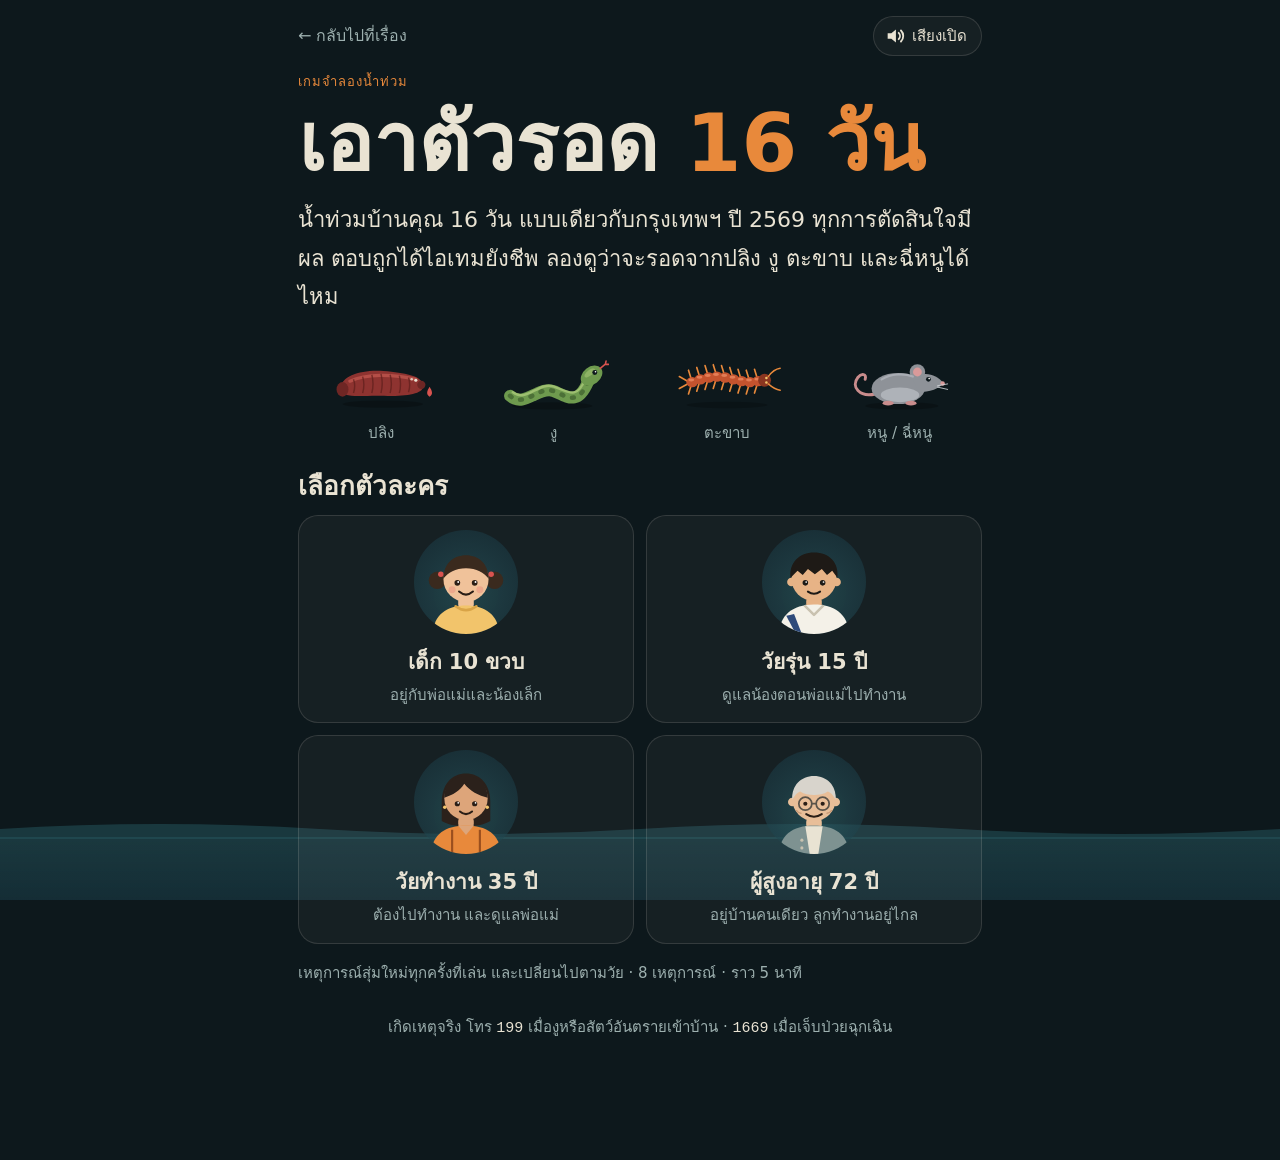
==== commit b7748a5a: "Add files via upload" ====
--- a/game.html
+++ b/game.html
@@ -472,7 +472,7 @@
   .g-back { color: var(--silt); text-decoration: none; font-size: 16px; padding: 8px 0; }
   .g-back:hover { color: var(--siren); }
   .g-brand { font-family: var(--font-display); font-size: 15px; color: var(--silt); }
-  .g-screen[hidden] { display: none !important; }
+  .g-screen[hidden], .g-wrap [hidden] { display: none !important; }
   .g-wrap h1:focus, .g-wrap h2:focus { outline: none; }
   .cta-btn { cursor: pointer; }
   .cta-btn:disabled { opacity: 0.45; cursor: not-allowed; filter: none; }
@@ -644,6 +644,243 @@
   .pulse { animation: pulse 0.6s; }
   @keyframes pulse { 40% { transform: scale(1.18); } }
 
+  /* ===== ปุ่มเสียง ===== */
+  .g-snd { display: inline-flex; align-items: center; gap: 6px; min-height: 40px; padding: 6px 14px 6px 10px; border-radius: 30px; border: 1px solid var(--line); background: var(--card); color: var(--bone); font-family: var(--font-display); font-size: 15px; cursor: pointer; }
+  .g-snd svg { width: 22px; height: 22px; }
+  .g-snd .x { display: none; }
+  .g-snd.off { color: var(--silt); }
+  .g-snd.off .x { display: inline; }
+  .g-snd.off .w { display: none; }
+
+  /* ===== ฉากเคลื่อนไหวในการ์ดเหตุการณ์ ===== */
+  .g-scene { position: relative; overflow: hidden; }
+  .g-scene .actor { position: relative; z-index: 2; transform-origin: 50% 85%; animation: float 3.2s ease-in-out infinite; }
+  .g-scene[data-art="snake"] .actor { animation: slither 2.6s ease-in-out infinite; }
+  .g-scene[data-art="leech"] .actor { animation: inch 1.6s ease-in-out infinite; transform-origin: 20% 70%; }
+  .g-scene[data-art="rat"] .actor { animation: hop 1.2s ease-in-out infinite; }
+  .g-scene[data-art="centipede"] .actor { animation: scuttle 1.3s ease-in-out infinite; }
+  .g-scene[data-art="croc"] .actor, .g-scene[data-art="boat"] .actor, .g-scene[data-art="scene-stagnant"] .actor { animation: bob 2.8s ease-in-out infinite; }
+  .g-scene[data-art="i-phone"] .actor, .g-scene[data-art="i-mega"] .actor { animation: ring 2.4s ease-in-out infinite; }
+  .g-scene[data-art="i-plug"] .actor { animation: zap 2s linear infinite; }
+  .g-scene[data-art="i-night"] .actor { animation: flicker 3s ease-in-out infinite; }
+  .g-scene[data-art="scene-germ"] .actor, .g-scene[data-art="i-thermo"] .actor, .g-scene[data-art="i-pill"] .actor { animation: throb 1.5s ease-in-out infinite; }
+  .g-scene.gulp .actor { animation: gulp 0.45s; }
+  .g-sky { position: absolute; inset: 0; z-index: 1; pointer-events: none; }
+  .g-scene[data-ph="1"] .g-sky, .g-scene[data-ph="2"] .g-sky { opacity: 0.6; background-image: url("data:image/svg+xml,%3Csvg xmlns='http://www.w3.org/2000/svg' width='36' height='36'%3E%3Cpath d='M28 0l-5 13M10 18l-5 13' stroke='%23BEDCE6' stroke-opacity='.55' stroke-width='1.4' stroke-linecap='round'/%3E%3C/svg%3E"); background-size: 36px 36px; animation: rain 0.55s linear infinite; }
+  .g-pool { position: absolute; left: 0; right: 0; bottom: 0; height: 0; z-index: 3; pointer-events: none; background: linear-gradient(180deg, rgba(44, 98, 107, 0.6), rgba(22, 49, 58, 0.92)); }
+  .g-pool::before { content: ""; position: absolute; left: 0; right: 0; top: -7px; height: 8px; background: url("data:image/svg+xml,%3Csvg xmlns='http://www.w3.org/2000/svg' width='60' height='8' viewBox='0 0 60 8'%3E%3Cpath d='M0 8V4Q15 0 30 4T60 4V8Z' fill='%2378AAB4' fill-opacity='.55'/%3E%3C/svg%3E") repeat-x; background-size: 60px 8px; animation: wave 2.4s linear infinite; }
+  .g-scene[data-ph="1"] .g-pool { height: 24%; }
+  .g-scene[data-ph="2"] .g-pool { height: 28%; background: linear-gradient(180deg, rgba(74, 92, 52, 0.66), rgba(40, 52, 30, 0.94)); }
+  .g-scene[data-ph="3"] .g-pool { height: 9%; }
+  @keyframes float { 0%, 100% { transform: translateY(0); } 50% { transform: translateY(-6px); } }
+  @keyframes slither { 0%, 100% { transform: translateX(-16px) skewX(5deg); } 50% { transform: translateX(16px) skewX(-5deg); } }
+  @keyframes inch { 0%, 100% { transform: translateX(-8px) scale(1, 1); } 35% { transform: translateX(-8px) scale(1.2, 0.85); } 65% { transform: translateX(10px) scale(0.92, 1.06); } }
+  @keyframes hop { 0%, 100% { transform: translateY(0); } 30% { transform: translateY(-16px) rotate(-5deg); } 55% { transform: translateY(0) rotate(2deg); } }
+  @keyframes scuttle { 0%, 100% { transform: translateX(-20px); } 25%, 75% { transform: translateX(0) translateY(-2px); } 50% { transform: translateX(20px); } }
+  @keyframes bob { 0%, 100% { transform: translateY(0) rotate(-2deg); } 50% { transform: translateY(7px) rotate(2deg); } }
+  @keyframes ring { 0%, 55%, 100% { transform: rotate(0); } 60%, 70%, 80% { transform: rotate(-12deg); } 65%, 75%, 85% { transform: rotate(12deg); } }
+  @keyframes zap { 0%, 82%, 100% { filter: none; transform: none; } 85%, 91% { filter: brightness(1.7) drop-shadow(0 0 10px #F2C46B); transform: translateX(-2px); } 88% { filter: none; transform: translateX(2px); } }
+  @keyframes flicker { 0%, 100% { opacity: 1; } 45% { opacity: 0.55; } 50% { opacity: 1; } 70% { opacity: 0.75; } }
+  @keyframes throb { 0%, 100% { transform: scale(1); } 50% { transform: scale(1.07); } }
+  @keyframes gulp { 40% { transform: scale(1.18); } }
+  @keyframes rain { from { background-position: 0 0; } to { background-position: 0 36px; } }
+  @keyframes wave { from { background-position: 0 0; } to { background-position: 60px 0; } }
+
+  /* ===== ฉากเปลี่ยนวัน ===== */
+  .g-trans { position: fixed; inset: 0; z-index: 50; display: grid; place-items: center; overflow: hidden; background: #0B1519; cursor: pointer; opacity: 0; outline: none; }
+  .g-trans[hidden] { display: none; }
+  .g-trans.in { animation: tIn 0.32s ease-out forwards; }
+  .g-trans.out { animation: tOut 0.38s ease-in forwards; }
+  @keyframes tIn { from { opacity: 0; } to { opacity: 1; } }
+  @keyframes tOut { from { opacity: 1; } to { opacity: 0; } }
+  .t-sky { position: absolute; inset: 0; }
+  .g-trans[data-ph="1"] .t-sky, .g-trans[data-ph="2"] .t-sky { background-image: url("data:image/svg+xml,%3Csvg xmlns='http://www.w3.org/2000/svg' width='36' height='36'%3E%3Cpath d='M28 0l-5 13M10 18l-5 13' stroke='%23BEDCE6' stroke-opacity='.4' stroke-width='1.4' stroke-linecap='round'/%3E%3C/svg%3E"); background-size: 36px 36px; animation: rain 0.45s linear infinite; }
+  .t-sky::after { content: ""; position: absolute; top: 9%; right: 12%; width: 64px; height: 64px; border-radius: 50%; opacity: 0; }
+  .g-trans[data-ph="0"] .t-sky::after { opacity: 1; background: #E9E3D3; box-shadow: 0 0 40px rgba(233, 227, 211, 0.35); }
+  .g-trans[data-ph="3"] .t-sky::after, .g-trans[data-ph="4"] .t-sky::after { opacity: 1; background: #F2C46B; box-shadow: 0 0 60px rgba(242, 196, 107, 0.5); }
+  .t-water { position: absolute; left: 0; right: 0; bottom: 0; height: 0; background: linear-gradient(180deg, #2C626B, #16313A); transition: height 1.1s cubic-bezier(0.3, 0.7, 0.3, 1) 0.1s; }
+  .g-trans.in .t-water { height: var(--lv); }
+  .g-trans[data-ph="2"] .t-water { background: linear-gradient(180deg, #4A5C34, #28341E); }
+  .t-water::before { content: ""; position: absolute; left: 0; right: 0; top: -11px; height: 12px; background: url("data:image/svg+xml,%3Csvg xmlns='http://www.w3.org/2000/svg' width='60' height='8' viewBox='0 0 60 8'%3E%3Cpath d='M0 8V4Q15 0 30 4T60 4V8Z' fill='%2378AAB4' fill-opacity='.6'/%3E%3C/svg%3E") repeat-x; background-size: 90px 12px; animation: wave 2s linear infinite; }
+  .t-text { position: relative; z-index: 2; display: grid; justify-items: center; gap: 2px; padding: 0 24px; text-align: center; opacity: 0; transform: translateY(14px) scale(0.96); animation: tText 0.5s 0.12s cubic-bezier(0.2, 1.3, 0.4, 1) forwards; }
+  @keyframes tText { to { opacity: 1; transform: none; } }
+  .t-wave { font-family: var(--font-mono); font-size: 14px; letter-spacing: 0.06em; color: var(--siren); margin: 0; }
+  .t-text b { font-family: var(--font-display); font-size: clamp(54px, 15vw, 96px); line-height: 1.08; }
+  .t-text span { font-size: 20px; color: var(--silt); }
+  .t-data { max-width: 34ch; margin: 14px 0 0; padding: 10px 16px; border-radius: 14px; background: rgba(13, 24, 28, 0.75); border: 1px solid var(--line); font-size: 16px; line-height: 1.55; }
+  .t-text small { margin-top: 12px; font-size: 13px; color: var(--silt); opacity: 0.75; }
+
+  /* ===== เอฟเฟกต์ ===== */
+  #fxLayer { position: fixed; inset: 0; z-index: 60; pointer-events: none; }
+  .flyer { position: fixed; pointer-events: none; filter: drop-shadow(0 6px 12px rgba(0, 0, 0, 0.45)); }
+  .flyer svg { display: block; width: 100%; height: 100%; }
+  .flyer.heart svg { color: var(--leech); }
+  .spark { position: fixed; width: 8px; height: 8px; border-radius: 50%; pointer-events: none; }
+  .confetti { position: fixed; top: 0; border-radius: 2px; pointer-events: none; }
+  .g-flash { position: fixed; inset: 0; pointer-events: none; opacity: 0; }
+  .g-toast { position: fixed; left: 50%; bottom: 28px; z-index: 62; max-width: calc(100vw - 32px); padding: 12px 20px; border-radius: 30px; background: var(--siren); color: var(--night); font-family: var(--font-display); font-weight: 700; font-size: 17px; line-height: 1.35; text-align: center; box-shadow: 0 10px 30px rgba(0, 0, 0, 0.45); transform: translateX(-50%); animation: toastIn 0.35s cubic-bezier(0.2, 1.4, 0.4, 1); transition: opacity 0.35s, transform 0.35s; }
+  .g-toast.out { opacity: 0; transform: translate(-50%, 12px); }
+  @keyframes toastIn { from { opacity: 0; transform: translate(-50%, 24px) scale(0.8); } }
+  .ghost { position: fixed; z-index: 63; width: 64px; height: 64px; pointer-events: none; transform: translate(-50%, -60%) rotate(-10deg); filter: drop-shadow(0 8px 14px rgba(0, 0, 0, 0.5)); }
+  .ghost svg { width: 100%; height: 100%; }
+  .g-card.enter { animation: cardIn 0.45s cubic-bezier(0.2, 0.9, 0.3, 1); }
+  @keyframes cardIn { from { opacity: 0; transform: translateY(18px); } }
+  .g-card.hit { animation: hit 0.45s; }
+  @keyframes hit { 15%, 55% { transform: translateX(-7px); } 35%, 75% { transform: translateX(7px); } }
+  .g-choice.picked { animation: pickedPop 0.4s cubic-bezier(0.2, 1.5, 0.4, 1); }
+  @keyframes pickedPop { 40% { transform: scale(1.03); } }
+  .hud-who { position: relative; }
+  .hud-who.happy svg { animation: happy 0.6s; }
+  @keyframes happy { 30% { transform: translateY(-6px) scale(1.1); } 60% { transform: none; } }
+  .hud-who[data-hp="1"]::after, .hud-who[data-hp="0"]::after { content: ""; position: absolute; left: 22px; top: 6px; width: 17px; height: 7px; border-radius: 3px; background: #F3D8B5; box-shadow: inset 0 0 0 1px #C9A27A; transform: rotate(-32deg); }
+  .g-gain svg.shield { animation: shield 1s; }
+  @keyframes shield { 40% { filter: drop-shadow(0 0 16px #F2C46B) brightness(1.3); transform: scale(1.12); } }
+  .g-stars svg.on { animation: starIn 0.5s var(--d, 0s) cubic-bezier(0.2, 1.6, 0.4, 1) both; }
+  @keyframes starIn { from { transform: scale(0) rotate(-90deg); opacity: 0; } }
+
+  /* ===== มินิเกม: ส่วนกลาง ===== */
+  .mg { position: relative; margin: 14px 0 10px; border-radius: 18px; overflow: hidden; background: #132429; border: 1px solid var(--line); -webkit-user-select: none; user-select: none; }
+  .mg > svg { display: block; width: 100%; height: auto; }
+  .mg-timer { position: absolute; left: 12px; right: 12px; top: 12px; z-index: 6; height: 10px; border-radius: 10px; background: rgba(13, 24, 28, 0.75); }
+  .mg-timer i { position: absolute; inset: 0; border-radius: 10px; background: var(--safe); transform-origin: left; transition: background 0.3s; }
+  .mg-timer i.low { background: var(--leech); }
+  .mg-timer b { position: absolute; left: 0; top: 14px; padding: 1px 9px; border-radius: 10px; background: rgba(13, 24, 28, 0.8); font-family: var(--font-mono); font-size: 13px; font-weight: 500; }
+  .mg-ctrl { display: flex; flex-wrap: wrap; gap: 10px; margin-top: 4px; }
+  .mg-hint { font-size: 16px; color: var(--silt); margin: 6px 0 10px; }
+  .mg-count { position: absolute; left: 50%; bottom: 10px; z-index: 6; margin: 0; padding: 4px 14px; border-radius: 20px; background: rgba(13, 24, 28, 0.85); font-family: var(--font-display); font-weight: 600; font-size: 15px; white-space: nowrap; transform: translateX(-50%); max-width: none; }
+  .mg-chip { display: inline-flex; align-items: center; gap: 8px; margin: 10px 0 0; padding: 6px 14px 6px 8px; border-radius: 30px; border: 1px solid rgba(232, 137, 59, 0.45); background: rgba(232, 137, 59, 0.08); font-size: 15px; line-height: 1.4; max-width: none; }
+  .mg-chip.ok { border-color: rgba(98, 180, 141, 0.5); background: rgba(98, 180, 141, 0.1); }
+  .mg-chip svg { width: 30px; height: 30px; flex: none; }
+
+  /* ปิดทางงู */
+  .mg-hot { position: absolute; z-index: 5; display: inline-flex; align-items: center; gap: 6px; min-height: 44px; padding: 6px 12px 6px 6px; border-radius: 30px; border: 2px solid var(--siren); background: rgba(13, 24, 28, 0.88); color: var(--bone); font-family: var(--font-display); font-weight: 600; font-size: 14.5px; white-space: nowrap; cursor: pointer; transform: translate(-50%, -50%); }
+  .mg-hot b { display: grid; place-items: center; width: 28px; height: 28px; border-radius: 50%; background: var(--siren); color: var(--night); }
+  .mg-hot:disabled { opacity: 0.55; cursor: default; }
+  .mg.live .mg-hot:not(:disabled):not(.ok) { animation: hotPulse 1.2s infinite; }
+  @keyframes hotPulse { 50% { box-shadow: 0 0 0 9px rgba(232, 137, 59, 0.25); } }
+  .mg-hot.ok { opacity: 1; gap: 0; min-height: 0; padding: 3px; border-color: var(--safe); font-size: 0; }
+  .mg-hot.ok b { background: var(--safe); font-size: 16px; }
+  .mg-hot.shake { animation: shake 0.45s; }
+  .mg-list { list-style: none; display: flex; flex-wrap: wrap; gap: 4px 16px; margin: 0 0 10px; padding: 0; font-size: 15.5px; color: var(--silt); }
+  .mg-list li::before { content: "○ "; }
+  .mg-list li.done { color: var(--safe); }
+  .mg-list li.done::before { content: "✓ "; }
+  .bath .lid-open { transform-box: fill-box; transform-origin: 50% 100%; transition: transform 0.35s, opacity 0.35s; }
+  .bath.shut .lid-open { transform: scaleY(0.15); opacity: 0; }
+  .bath .lid-shut { opacity: 0; transition: opacity 0.2s 0.2s; }
+  .bath.shut .lid-shut { opacity: 1; }
+  .bath .brick { transition: transform 0.55s cubic-bezier(0.3, 1.5, 0.5, 1); }
+  .bath.braced .brick { transform: translate(83px, -62px); }
+  .bath .grate { opacity: 0; transform: translateY(-16px); transition: opacity 0.35s, transform 0.35s; }
+  .bath.grated .grate { opacity: 1; transform: none; }
+  .bath .snk { transform: translateY(46px); transition: transform 0.25s linear; }
+  .bath .snk.pop { animation: snkPop 0.35s ease-in-out infinite alternate; }
+  @keyframes snkPop { from { transform: translateY(-4px) rotate(-6deg); } to { transform: translateY(-10px) rotate(6deg); } }
+  .bath .snk-drain.pop, .bath .snk-bowl.pop { transform-box: fill-box; transform-origin: 50% 100%; }
+  .bath.rattle .lid-shut { transform-box: fill-box; transform-origin: 50% 50%; animation: rattle 0.12s infinite; }
+  @keyframes rattle { 50% { transform: translateY(-3px) rotate(3deg); } }
+  .mg.win { box-shadow: 0 0 0 2px var(--safe); }
+  .mg.lose { box-shadow: 0 0 0 2px var(--leech); }
+
+  /* ส่องไฟฉาย */
+  .mg-dark { aspect-ratio: 3 / 2; touch-action: none; cursor: crosshair; }
+  .mg-dark .room { position: absolute; inset: 0; width: 100%; height: 100%; }
+  .mg-dark:focus-visible { outline: 3px solid var(--siren); outline-offset: 2px; }
+  .hz { position: absolute; z-index: 2; width: 25%; pointer-events: none; transform: translate(-50%, -50%); }
+  .hz svg { display: block; width: 100%; height: auto; }
+  .hz-centipede { width: 21%; }
+  .hz-leech { width: 16%; }
+  .hz-wire { width: 8%; }
+  .hz span { position: absolute; left: 50%; top: -4px; padding: 2px 10px; border-radius: 20px; background: var(--siren); color: var(--night); font-family: var(--font-display); font-weight: 700; font-size: 13px; white-space: nowrap; opacity: 0; transform: translate(-50%, -100%); }
+  .hz.found { z-index: 4; filter: drop-shadow(0 0 10px rgba(242, 196, 107, 0.9)); }
+  .hz.found span { opacity: 1; }
+  .hz.missed { z-index: 4; filter: drop-shadow(0 0 10px rgba(217, 83, 79, 0.95)); }
+  .hz.missed span { opacity: 1; background: var(--leech); }
+  .mg-shade { --x: 50%; --y: 8%; --r: 0px; position: absolute; inset: 0; z-index: 3; pointer-events: none; background: radial-gradient(circle at var(--x) var(--y), rgba(255, 236, 180, 0.12) 0, rgba(255, 236, 180, 0.05) calc(var(--r) * 0.55), rgba(4, 9, 11, 0.965) var(--r)); }
+  .mg-cover { position: absolute; left: 50%; top: 50%; z-index: 5; width: 80%; margin: 0; font-size: 16px; line-height: 1.5; color: var(--bone); text-align: center; transform: translate(-50%, -50%); max-width: none; }
+
+  /* เคาะรองเท้า */
+  .mg-shoe { aspect-ratio: 16 / 9; display: grid; place-items: center; background: linear-gradient(180deg, #1A3239 64%, #3A2E26 64%); }
+  .shoe-btn { position: relative; z-index: 2; width: 56%; padding: 0; border: 0; border-radius: 20px; background: none; cursor: pointer; }
+  .shoe-btn svg { display: block; width: 100%; height: auto; filter: drop-shadow(0 10px 10px rgba(0, 0, 0, 0.35)); }
+  .shoe-btn:focus-visible { outline: 3px solid var(--siren); outline-offset: 4px; }
+  .shoe-btn.knock { animation: knock 0.38s; }
+  @keyframes knock { 20% { transform: rotate(-14deg) translateY(-10px); } 45% { transform: rotate(10deg) translateY(4px); } 70% { transform: rotate(-5deg); } }
+  .mg-shoe.wear .shoe-btn { animation: squish 0.5s; }
+  @keyframes squish { 50% { transform: scale(1.05, 0.86); } }
+  .cent { position: absolute; z-index: 3; left: 50%; top: 22%; width: 30%; opacity: 0; pointer-events: none; }
+  .cent svg, .hand svg { display: block; width: 100%; height: auto; }
+  .cent.fall { animation: centFall 1.3s forwards; }
+  @keyframes centFall { 0% { opacity: 1; transform: translate(-50%, 0) scale(0.4) rotate(-50deg); } 35% { opacity: 1; transform: translate(-50%, 110%) scale(1) rotate(0); } 100% { opacity: 1; transform: translate(150%, 110%); } }
+  .hand { position: absolute; z-index: 3; left: 56%; top: -40%; width: 16%; opacity: 0; pointer-events: none; transform: rotate(180deg); transition: top 0.45s, opacity 0.2s; }
+  .mg-shoe.reach .hand { top: 8%; opacity: 1; }
+  .bite { position: absolute; z-index: 4; left: 50%; top: 12%; font-family: var(--font-display); font-weight: 700; font-size: 34px; color: var(--leech); text-shadow: 0 2px 0 var(--night); opacity: 0; transform: translate(-50%, 0) scale(0.4); }
+  .bite.on { animation: biteIn 0.5s cubic-bezier(0.2, 1.6, 0.4, 1) forwards; }
+  @keyframes biteIn { to { opacity: 1; transform: translate(-50%, 0) scale(1) rotate(-8deg); } }
+
+  /* ปลิงและแผล */
+  .mg-leg { aspect-ratio: 260 / 150; background: radial-gradient(circle at 40% 40%, #1F3A41, #132429); }
+  .mg-leg .leg { position: absolute; inset: 0; width: 100%; height: 100%; }
+  .lch { position: absolute; z-index: 3; left: 28%; top: 24%; width: 30%; transform-origin: 20% 60%; animation: inch 1.5s ease-in-out infinite; transition: transform 0.5s, opacity 0.5s, filter 0.2s; }
+  .lch svg { display: block; width: 100%; height: auto; }
+  .lch.over { filter: drop-shadow(0 0 12px rgba(242, 196, 107, 0.95)); }
+  .lch.shrink { animation: none; transform: scale(0.7) rotate(18deg); }
+  .lch.off { animation: none; opacity: 0; transform: translateY(160%) rotate(60deg) scale(0.6); transition: transform 0.7s cubic-bezier(0.5, 0, 0.8, 0.5), opacity 0.7s; }
+  .lch.stretch { animation: none; transform: scaleX(1.7) translateX(12%); transition: transform 0.6s; }
+  .lch.snap { opacity: 0; transform: translate(60%, -80%) rotate(-30deg) scale(0.6); transition: transform 0.45s, opacity 0.45s; }
+  .mark { position: absolute; z-index: 2; left: 37%; top: 38%; width: 12%; aspect-ratio: 1; border-radius: 50%; opacity: 0; transform: scale(0.4); transition: opacity 0.35s, transform 0.35s; }
+  .mark.on { opacity: 1; transform: scale(1); background: radial-gradient(circle, #B3261E 0 35%, rgba(179, 38, 30, 0.35) 36% 60%, transparent 61%); }
+  .mark.burn { left: 31%; top: 26%; width: 24%; background: radial-gradient(circle, rgba(140, 40, 20, 0.9) 0 30%, rgba(232, 137, 59, 0.55) 31% 60%, transparent 70%); }
+  .mark.scratch { left: 33%; top: 18%; width: 22%; border-radius: 0; background: none; }
+  .mark svg { display: block; width: 100%; height: 100%; }
+  .fxa { position: absolute; z-index: 4; left: 44%; top: -4%; width: 20%; opacity: 0; pointer-events: none; }
+  .fxa svg { display: block; width: 100%; height: auto; }
+  .fxa.on { animation: toolIn 0.45s cubic-bezier(0.2, 1.3, 0.4, 1) forwards; }
+  .fxa.on.t0 { animation: toolIn 0.45s cubic-bezier(0.2, 1.3, 0.4, 1) forwards, shakeSalt 0.22s 0.45s 4; }
+  .fxa.on.t1 { left: 34%; top: 6%; }
+  .fxa.on.wash { left: 30%; top: -2%; }
+  @keyframes toolIn { from { opacity: 0; transform: translateY(-30px) scale(0.6); } to { opacity: 1; transform: rotate(-30deg); } }
+  @keyframes shakeSalt { 0%, 100% { opacity: 1; transform: rotate(-30deg); } 50% { opacity: 1; transform: rotate(-55deg) translateY(4px); } }
+  .grain { position: absolute; z-index: 5; top: 16%; width: 5px; height: 5px; border-radius: 1px; background: #F4F1E8; opacity: 0; animation: grain 0.6s ease-in forwards; }
+  @keyframes grain { 0% { opacity: 1; transform: translateY(0); } 100% { opacity: 0; transform: translateY(70px); } }
+  .mg-tools, .mg-steps { display: grid; grid-template-columns: repeat(3, minmax(0, 1fr)); gap: 10px; margin-bottom: 10px; }
+  .mg-steps { grid-template-columns: repeat(2, minmax(0, 1fr)); }
+  .tool { position: relative; display: grid; justify-items: center; align-content: start; gap: 4px; min-height: 100px; padding: 10px 6px; border-radius: 16px; border: 1.5px solid rgba(233, 227, 211, 0.24); background: rgba(233, 227, 211, 0.05); color: var(--bone); font-family: var(--font-display); font-weight: 600; font-size: 15px; line-height: 1.3; text-align: center; cursor: grab; touch-action: none; }
+  .tool svg { width: 52px; height: 52px; }
+  .tool:hover:not(:disabled) { border-color: var(--siren); }
+  .tool.lifted { opacity: 0.4; }
+  .tool:disabled { opacity: 0.45; cursor: default; }
+  .tool.ok { opacity: 1; border-color: var(--safe); background: rgba(98, 180, 141, 0.14); }
+  .tool.hold { cursor: pointer; -webkit-touch-callout: none; }
+  .tool.shake { animation: shake 0.45s; }
+  .tool .ring { position: absolute; left: 50%; top: 4px; width: 62px; height: 62px; margin-left: -31px; transform: rotate(-90deg); pointer-events: none; }
+  .tool .ring circle { fill: none; stroke: var(--safe); stroke-width: 4; stroke-linecap: round; }
+  .wound { position: absolute; z-index: 2; left: 40%; top: 40%; width: 9%; aspect-ratio: 1; }
+  .wound b { position: absolute; inset: 0; border-radius: 50%; background: radial-gradient(circle, #B3261E 0 40%, rgba(179, 38, 30, 0.4) 41% 70%, transparent 71%); }
+  .wound i { position: absolute; left: 40%; top: 60%; width: 7px; height: 10px; border-radius: 50% 50% 50% 50% / 60% 60% 40% 40%; background: #C0392B; opacity: 0; animation: drip 1.3s ease-in infinite; }
+  .wound i:nth-of-type(2) { left: 18%; animation-delay: 0.45s; }
+  .wound i:nth-of-type(3) { left: 64%; animation-delay: 0.9s; }
+  @keyframes drip { 0% { opacity: 1; transform: translateY(0); } 100% { opacity: 0; transform: translateY(60px); } }
+  .wound.stopped i { display: none; }
+  .wound.stopped b { background: radial-gradient(circle, #8E2A22 0 28%, transparent 29%); }
+  .mg-leg.mud .wound b { background: radial-gradient(circle, #5A4030 0 62%, transparent 63%); transform: scale(1.8); }
+  .cloth { position: absolute; z-index: 3; left: 35%; top: 28%; width: 19%; aspect-ratio: 1; border-radius: 10px; background: #F4F1E8; box-shadow: 0 4px 10px rgba(0, 0, 0, 0.3); opacity: 0; transform: translateY(-40px) rotate(-8deg); transition: opacity 0.25s, transform 0.25s; }
+  .cloth.press { opacity: 1; transform: rotate(-4deg) scale(0.95); }
+  .cloth.on { opacity: 1; transform: rotate(-4deg); }
+
+  @media (max-width: 600px) {
+    .g-snd span { display: none; }
+    .g-snd { padding: 6px 10px; }
+    .mg-hot { font-size: 13px; padding: 4px 10px 4px 4px; min-height: 40px; }
+    .mg-hot b { width: 24px; height: 24px; }
+    .tool { min-height: 92px; font-size: 14px; }
+    .tool svg { width: 46px; height: 46px; }
+    .t-data { font-size: 15px; }
+  }
+  @media (prefers-reduced-motion: reduce) {
+    .g-scene .actor, .g-sky, .g-pool::before, .lch, .wound i, .mg.live .mg-hot, .t-sky, .t-water::before { animation: none !important; }
+  }
+
   @media (max-width: 600px) {
     .g-wrap { padding: 8px 14px 100px; }
     .hud { margin: 0 -14px 14px; padding: 8px 14px; }
@@ -676,8 +913,10 @@
 <body class="game">
 <div id="flood" aria-hidden="true"><div class="body"></div><div class="murk"></div><div class="lane"><div id="swimmer" hidden></div></div><svg viewBox="0 0 400 20" preserveAspectRatio="none"><path d="M0 10 Q 25 0 50 10 T 100 10 T 150 10 T 200 10 T 250 10 T 300 10 T 350 10 T 400 10 V 20 H 0 Z" fill="rgba(38,84,92,0.55)"/></svg></div>
 
+<div class="g-trans" id="trans" hidden tabindex="-1" aria-live="polite"></div>
+
 <main class="g-wrap">
-  <nav class="g-top" aria-label="ลิงก์กลับ"><a class="g-back" href="index.html#p-ready">← กลับไปที่เรื่อง</a><span class="g-brand">ใครว่ายมากับน้ำ?</span></nav>
+  <nav class="g-top" aria-label="เมนูเกม"><a class="g-back" href="index.html#p-ready">← กลับไปที่เรื่อง</a><button type="button" class="g-snd" id="sndBtn" aria-pressed="true"><svg viewBox="0 0 24 24" aria-hidden="true"><path d="M4 9h4l5-4v14l-5-4H4Z" fill="currentColor"/><path class="w" d="M16 8.5a5 5 0 0 1 0 7M18.5 6a8.5 8.5 0 0 1 0 12" fill="none" stroke="currentColor" stroke-width="2" stroke-linecap="round"/><path class="x" d="M16 9.5l5 5M21 9.5l-5 5" stroke="currentColor" stroke-width="2" stroke-linecap="round"/></svg><span>เสียงเปิด</span></button></nav>
 
   <!-- ===== หน้าแรก: เลือกตัวละคร ===== -->
   <section class="g-screen" id="s-start" aria-labelledby="t-start">
@@ -754,7 +993,8 @@
                     i-bandage i-shower i-calendar i-thermo i-pill i-trash
                     i-clock i-elder i-team i-mega i-q i-db i-funnel i-chart i-game
      ไอคอนเกม 64×64 : i-water i-firstaid i-stick i-meds i-bag i-whistle i-plug i-pack
-                      i-battery i-sandal i-teddy i-dryer
+                      i-battery i-sandal i-teddy i-dryer i-hand i-flame i-claw
+     มินิเกม     : i-wire (64×120) · g-leg ขา (260×150) · g-sneaker รองเท้าผ้าใบ (170×100)
      ตัวละคร 120×120 : c-kid เด็ก · c-teen วัยรุ่น · c-adult วัยทำงาน · c-elder ผู้สูงอายุ
      ไอคอน 32×32  : i-house i-heart (สีตาม color ของ CSS) */
 (() => {
@@ -1172,6 +1412,34 @@
   <rect x="42" y="10" width="7" height="18" rx="2" fill="#93A6A5"/>
   <path d="M53 13h7M53 19h8M53 25h7" stroke="#F2C46B" stroke-width="2.5" stroke-linecap="round"/>
 </symbol>
+<symbol id="i-hand" viewBox="0 0 64 64">
+  <path d="M21 60c-6-4-10-11-10-19V27a4 4 0 0 1 8 0v7V13a4 4 0 0 1 8 0v18V9a4 4 0 0 1 8 0v22V14a4 4 0 0 1 8 0v25l3-6a4 4 0 0 1 7 4l-6 14c-3 6-8 9-15 9Z" fill="#E7B386" stroke="#B9835A" stroke-width="1.5" stroke-linejoin="round"/>
+</symbol>
+<symbol id="i-flame" viewBox="0 0 64 64">
+  <path d="M32 5c5 10 17 16 17 31a17 17 0 0 1-34 0c0-8 4-13 8-17 1 6 4 9 6 9-2-8 0-16 3-23Z" fill="#E8893B"/>
+  <path d="M32 31c3 5 8 8 8 15a8 8 0 0 1-16 0c0-4 2-7 4-9 1 3 2 4 3 4-1-4 0-7 1-10Z" fill="#F2C46B"/>
+</symbol>
+<symbol id="i-claw" viewBox="0 0 64 64">
+  <path d="M14 10l14 44M27 6l12 48M40 9l10 40" stroke="#F07A74" stroke-width="5" stroke-linecap="round" fill="none"/>
+</symbol>
+<symbol id="i-wire" viewBox="0 0 64 120">
+  <path d="M34 0v52q0 16-12 26" fill="none" stroke="#93A6A5" stroke-width="5" stroke-linecap="round"/>
+  <path d="M14 82l9-8 6 6-9 8Z" fill="#C9C2B0"/>
+  <path d="M6 96l9-6-3 9 9-4-4 9M24 98l4 8" stroke="#F2C46B" stroke-width="3.5" fill="none" stroke-linecap="round" stroke-linejoin="round"/>
+</symbol>
+<symbol id="g-leg" viewBox="0 0 260 150">
+  <path d="M0 22H150c40 0 60 18 64 52l8 38c2 12 16 16 32 18v20H120c-10-16-24-26-46-28H0Z" fill="#E7B386"/>
+  <path d="M0 22H150c26 0 44 8 54 24" fill="none" stroke="#F3CFAA" stroke-width="6" stroke-linecap="round" opacity=".8"/>
+  <path d="M120 150c-10-16-24-26-46-28H0" fill="none" stroke="#C99872" stroke-width="3"/>
+  <path d="M30 60q8-3 16 0M70 82q8-3 16 0M40 100q8-3 16 0" fill="none" stroke="#D9A57D" stroke-width="2" stroke-linecap="round"/>
+</symbol>
+<symbol id="g-sneaker" viewBox="0 0 170 100">
+  <path d="M12 74Q12 46 34 40L66 33Q74 16 92 18L104 20Q118 44 146 54Q164 60 162 76Z" fill="#E9E3D3"/>
+  <path d="M10 72H164V82Q164 90 156 90H16Q10 90 10 82Z" fill="#93A6A5"/>
+  <path d="M30 56Q60 50 92 58M44 66H150" stroke="#E8893B" stroke-width="4" fill="none" stroke-linecap="round"/>
+  <path d="M70 36l8 8M80 31l8 8M90 28l7 9" stroke="#7E9291" stroke-width="3" stroke-linecap="round"/>
+  <ellipse cx="88" cy="22" rx="17" ry="6" fill="#0D181C"/>
+</symbol>
 <symbol id="i-heart" viewBox="0 0 32 32">
   <path d="M16 28S3 20 3 11.5a7 7 0 0 1 13 -3.6a7 7 0 0 1 13 3.6C29 20 16 28 16 28Z" fill="currentColor"/>
 </symbol>
@@ -1198,6 +1466,9 @@
        c      ตัวเลือก 3 ข้อ [ตัวเลือก, ผลที่ตามมา]  ข้อแรกคือข้อที่ถูกเสมอ (เกมสลับลำดับให้เอง)
        why    เหตุผล   fact ข้อมูลจริงจากเรื่องหลัก   real คำร้องจริง [วันเวลา · เขต, ข้อความ]
        give   ไอเทมที่ได้เมื่อตอบถูก   guard ไอเทมที่ช่วยกันพลาด   learn บทเรียนที่แสดงตอนจบเกม
+       game   (ไม่ใส่ก็ได้) ให้เรื่องนี้เป็นมินิเกม: lockdown ปิดทางงู · dark ส่องไฟฉาย · shoes เคาะรองเท้า
+              · leech โรยเกลือให้ปลิงหลุด (ใส่ tools ด้วย) · bleed ล้างแผลแล้วกดห้ามเลือด
+              มินิเกมใช้ c เป็นผลลัพธ์: ข้อ 0 = ทำสำเร็จ · ข้อ 1 และ 2 = พลาด
    • ข้อความแยกตามวัยได้ เช่น  text: { k: 'สำหรับเด็ก', _: 'สำหรับวัยอื่นทั้งหมด' }
    • [ก|ข|ค] = สุ่มคำใดคำหนึ่ง   {name} ชื่อตัวละคร   {district} เขต   {day} วันที่ หรือจำนวนวันหลังน้ำลด
    • ตัวเลขใน fact ต้องตรงกับเรื่องหลักใน index.html เสมอ
@@ -1264,14 +1535,14 @@
 
 const EVENTS = [
 /* ---------------- 0 · ก่อนน้ำมา ---------------- */
-{ id: 'toilet', ph: 0, ages: 'ktae', art: 'i-toilet', title: 'ทางลับของงู',
-  text: { k: 'น้ำจะมาถึงคืนนี้ แม่ให้หนูช่วยเตรียมห้องน้ำชั้นล่าง ต้องทำอะไรนะ?',
-          t: 'น้ำจะมาถึงคืนนี้ พ่อแม่ฝากให้เตรียมห้องน้ำชั้นล่างก่อนออกไปทำงาน',
-          a: 'น้ำจะมาถึงคืนนี้ ห้องน้ำชั้นล่างควรเตรียมยังไง?',
-          e: 'น้ำจะมาถึงคืนนี้ ห้องน้ำชั้นล่างของยายควรเตรียมยังไง?' },
-  c: [['ปิดฝาชักโครก หาของหนักทับ และใส่ตะแกรงที่ปลายท่อ', 'คืนนั้นไม่มีอะไรโผล่ขึ้นมาจากท่อเลย'],
-      ['เปิดฝาชักโครกไว้ ให้น้ำระบายได้เร็ว', '[ตีสอง|ตีสาม] มีเสียงกุกกักในห้องน้ำ… มีบางอย่างขึ้นมาจากท่อ'],
-      ['ยังไม่ต้องทำอะไร รอน้ำมาก่อน', 'พอน้ำมาจริง ห้องน้ำท่วมจนเข้าไปปิดอะไรไม่ได้แล้ว']],
+{ id: 'toilet', ph: 0, ages: 'ktae', art: 'i-toilet', game: 'lockdown', title: 'ปิดทางงู ให้ทันเวลา!',
+  text: { k: 'น้ำจะมาถึงคืนนี้ แม่ให้หนูช่วยปิดทางที่งูจะขึ้นมาในห้องน้ำชั้นล่าง ทำให้ครบ 3 อย่างก่อนหมดเวลา',
+          t: 'น้ำจะมาถึงคืนนี้ พ่อแม่ฝากให้ปิดทางที่งูจะขึ้นมาในห้องน้ำชั้นล่าง ทำให้ครบ 3 อย่างก่อนหมดเวลา',
+          a: 'น้ำจะมาถึงคืนนี้ งูหนีน้ำมาตามท่อได้ ปิดทางเข้าห้องน้ำชั้นล่างให้ครบ 3 อย่างก่อนหมดเวลา',
+          e: 'น้ำจะมาถึงคืนนี้ งูหนีน้ำมาตามท่อได้ ยายต้องปิดทางเข้าห้องน้ำให้ครบ 3 อย่างก่อนหมดเวลา' },
+  c: [['ปิดฝาชักโครก หาของหนักทับ และใส่ตะแกรงที่ปลายท่อ', 'ปิดครบทันเวลา! คืนนั้นไม่มีอะไรโผล่ขึ้นมาจากท่อเลย'],
+      ['ปิดไม่ครบ', 'หมดเวลา! [ตีสอง|ตีสาม] มีเสียงกุกกักในห้องน้ำ… งูโผล่ขึ้นมาจากท่อ'],
+      ['ยังไม่ต้องทำ รอน้ำมาก่อน', 'พอน้ำมาจริง ห้องน้ำท่วมจนเข้าไปปิดอะไรไม่ได้แล้ว']],
   why: 'งูและหนูหนีน้ำมาตามท่อได้ การปิดฝาชักโครกและปิดปลายท่อ ช่วยกันสัตว์ขึ้นมาในบ้าน',
   real: ['29 ก.ย. 23:26 · มีนบุรี', 'งูอยู่ในห้องน้ำค่ะ'],
   give: 'grate', learn: 'ปิดฝาชักโครก ใส่ตะแกรงปลายท่อ ก่อนน้ำมา' },
@@ -1393,10 +1664,10 @@
   fact: 'ถึงวันที่ 27 ต.ค. คำร้องนี้ยังไม่ปิดในระบบ (สถานะ “กำลังดำเนินการ”) ความช่วยเหลืออาจมาช้า เราจึงต้องปฐมพยาบาลให้เป็น',
   give: 'firstaid', guard: 'phone', learn: 'งูกัด อยู่นิ่ง ดาม ห้ามขันชะเนาะ รีบไปโรงพยาบาล' },
 
-{ id: 'shoes', ph: 1, ages: 'ktae', art: 'centipede', title: 'อะไรอยู่ในรองเท้า?',
+{ id: 'shoes', ph: 1, ages: 'ktae', art: 'centipede', game: 'shoes', title: 'อะไรอยู่ในรองเท้า?',
   text: { k: 'เช้านี้หนูจะใส่รองเท้าผ้าใบที่วางไว้หน้าบ้านทั้งคืน',
           t: 'เช้านี้จะใส่รองเท้าผ้าใบที่ถอดไว้หน้าบ้านตั้งแต่เมื่อวาน',
-          a: 'เช้านี้ต้องรีบออกไปช่วยเพื่อนบ้าน รองเท้าบูทวางอยู่หน้าบ้านทั้งคืน',
+          a: 'เช้านี้ต้องรีบออกไปช่วยเพื่อนบ้าน รองเท้าผ้าใบวางอยู่หน้าบ้านทั้งคืน',
           e: 'เช้านี้ยายจะใส่รองเท้าที่วางไว้ข้างประตูทั้งคืน' },
   c: [['เคาะรองเท้าแรงๆ และส่องดูข้างในก่อนใส่', 'ตะขาบตัวยาวหล่นออกมา! โชคดีที่เคาะก่อน'],
       ['ใส่เลย ไม่มีอะไรหรอก', 'ตะขาบในรองเท้ากัดนิ้วเท้า ปวดและบวมแดง'],
@@ -1441,6 +1712,18 @@
   fact: 'วันที่ 26 ก.ย. น้ำท่วมสูงสุด คนแจ้งเรื่องน้ำท่วมถึง 5,089 เรื่องในวันเดียว',
   give: 'stick', guard: 'torch', learn: 'ไม่ลุยน้ำตอนกลางคืน' },
 
+{ id: 'dark', ph: 1, ages: 'ktae', art: 'i-torch', game: 'dark', title: 'ไฟดับ! ส่องหาอันตราย',
+  text: { k: 'ไฟดับทั้งซอย! หนูต้องเดินไปหาแม่ที่ห้องครัว ส่องไฟหาอันตรายให้ครบ 3 อย่างก่อนเดิน',
+          t: 'ไฟดับทั้งซอย! ต้องเดินลงไปดูน้องที่ชั้นล่าง ส่องไฟหาอันตรายให้ครบ 3 อย่างก่อนเดิน',
+          a: 'ไฟดับทั้งซอย! ต้องเดินลงไปชั้นล่างที่น้ำซึมเข้ามา ส่องไฟหาอันตรายให้ครบ 3 อย่างก่อนเดิน',
+          e: 'ไฟดับกลางดึก ยายต้องเดินไปห้องน้ำ ส่องไฟหาอันตรายให้ครบ 3 อย่างก่อนเดิน' },
+  c: [['ส่องไฟดูให้ทั่วก่อนเดินในที่มืด', 'เจออันตรายครบทั้ง 3 อย่าง เดินอ้อมไปได้อย่างปลอดภัย'],
+      ['หาไม่ครบ', 'หมดเวลา! ยังมีอันตรายซ่อนอยู่ในความมืด เกือบเหยียบไปแล้ว'],
+      ['เดินไปเลย ไม่ต้องส่อง', 'ในความมืด เท้าไปเหยียบอะไรนิ่มๆ… แล้วมันก็ขยับ!']],
+  why: 'ช่วงน้ำท่วม สัตว์หนีน้ำมาซ่อนในบ้าน และสายไฟที่ห้อยใกล้น้ำก็อันตราย ก่อนเดินในที่มืดต้องส่องไฟดูให้ทั่ว ไฟฉายส่องได้กว้างกว่าแสงมือถือ จึงควรมีติดบ้านไว้',
+  fact: 'ช่วงน้ำท่วม 16 วัน มีคำร้องเรื่องสัตว์อันตรายในกรุงเทพฯ 332 เรื่อง',
+  give: 'torch', guard: 'firstaid', learn: 'ก่อนเดินในที่มืด ส่องไฟฉายดูให้ทั่ว' },
+
 { id: 'rat', ph: 1, ages: 'ktae', art: 'rat', title: 'หนูหนีน้ำ',
   text: { k: 'เจอลูกหนูตัวเล็กๆ หนีน้ำมาเกาะบันไดบ้าน ตัวเปียกและสั่น น่าสงสารมาก',
           t: 'น้องเจอหนูหนีน้ำมาอยู่บนบันได น้องจะเอามือจับไปเลี้ยง',
@@ -1486,7 +1769,11 @@
   give: 'whistle', guard: 'torch', learn: 'พื้นเปียกตอนมืด ใช้ไฟฉาย เดินช้าๆ' },
 
 /* ---------------- 2 · วันที่ 4–9 น้ำขัง น้ำเน่า ---------------- */
-{ id: 'leech', ph: 2, ages: 'ktae', art: 'leech', title: 'ปลิงเกาะขา!',
+{ id: 'leech', ph: 2, ages: 'ktae', art: 'leech', game: 'leech', title: 'ปลิงเกาะขา!',
+  tools: { k: [['i-salt', 'โรยเกลือ'], ['i-hand', 'ดึงออก'], ['i-claw', 'เกาแรงๆ']],
+           t: [['i-salt', 'โรยเกลือ'], ['i-hand', 'กระชากออก'], ['i-flame', 'ไฟแช็กลน']],
+           a: [['i-salt', 'โรยเกลือ'], ['i-hand', 'กระชากออก'], ['i-flame', 'บุหรี่จี้']],
+           e: [['i-salt', 'โรยเกลือ'], ['i-hand', 'ดึงออก'], ['i-flame', 'เทียนลน']] },
   text: { k: 'ตอนลุยน้ำกลับบ้านกับแม่ หนูเห็นปลิงตัวดำเกาะที่ขา',
           t: 'ตอนพาน้องลุยน้ำกลับบ้าน น้องร้องว่ามีปลิงเกาะขา',
           a: 'ลุยน้ำกลับจากที่ทำงาน มีปลิงตัวดำเกาะที่น่อง เลือดเริ่มไหล',
@@ -1508,7 +1795,7 @@
   fact: 'คำร้องเรื่องปลิงเพิ่มจาก 3 เรื่อง (16 วันก่อนน้ำท่วม) เป็น 75 เรื่อง (16 วันที่น้ำท่วม) มากขึ้น 25 เท่า',
   give: 'salt', guard: 'firstaid', learn: 'ปลิงเกาะ อย่ากระชาก ใช้เกลือให้หลุดเอง' },
 
-{ id: 'bleed', ph: 2, ages: 'ktae', art: 'leech', title: 'เลือดไม่ยอมหยุด',
+{ id: 'bleed', ph: 2, ages: 'ktae', art: 'leech', game: 'bleed', title: 'เลือดไม่ยอมหยุด',
   text: { k: 'ปลิงหลุดไปแล้ว แต่แผลที่ขาหนูยังมีเลือดซึมไม่หยุด',
           t: 'ปลิงหลุดจากขาน้องแล้ว แต่เลือดยังซึมไม่หยุด น้องตกใจร้องไห้',
           a: 'ปลิงหลุดไปครึ่งชั่วโมงแล้ว แต่เลือดยังซึมไม่หยุด',
@@ -1776,16 +2063,25 @@
 /* =========================== เครื่องเกม =========================== */
 
 const PHASES = ['ก่อนน้ำมา', 'วันที่ 1–3', 'วันที่ 4–9', 'หลังน้ำลด'];
-const WATER = [7, 34, 28, 12, 5];          /* ความสูงน้ำ (vh) ของแต่ละช่วง */
+const WAVES = ['ก่อนน้ำมา · ข่าวเตือนภัย', 'ระลอก 1 · สัตว์หนีน้ำขึ้นบ้าน', 'ระลอก 2 · น้ำขัง น้ำเน่า', 'น้ำลดแล้ว · เก็บกวาดบ้าน', 'ระลอก 3 · อันตรายที่มองไม่เห็น'];
+const WATER = [7, 34, 28, 12, 5];          /* ความสูงน้ำด้านหลัง (vh) ของแต่ละช่วง */
 const SWIMMER = [null, 'snake', 'leech', 'rat', null];
-const PLAN = [[0, 1], [1, 2], [2, 3], [3, 1], [4, 1]];   /* [ช่วง, จำนวนเรื่อง] */
+const PLAN = [[0, 1, 0], [1, 2, 1], [2, 3, 1], [3, 1, 0], [4, 1, 0]];   /* [ช่วง, จำนวนเรื่อง, มินิเกมอย่างน้อยกี่เรื่อง] */
 const TOTAL = PLAN.reduce((s, p) => s + p[1], 0);
+/* ตัวเลขรายวันชุดเดียวกับ story-data.js (18 ก.ย.–14 ต.ค. 2569) ใช้ในฉากเปลี่ยนวัน
+   ถ้าแก้ตัวเลขในเรื่องหลัก ต้องแก้ตรงนี้ให้ตรงกันด้วย */
+const DAILY = {
+  flood:  [57, 62, 90, 61, 90, 108, 84, 1883, 5089, 3167, 2784, 1522, 1337, 1210, 1080, 857, 631, 593, 737, 552, 349, 282, 190, 239, 370, 433, 855],
+  danger: [6, 11, 11, 11, 13, 15, 10, 15, 25, 23, 29, 31, 29, 34, 22, 17, 24, 12, 19, 8, 15, 14, 15, 9, 14, 10, 7],
+  leech:  [1, 0, 0, 0, 0, 0, 0, 2, 5, 3, 10, 11, 7, 8, 10, 6, 2, 2, 6, 1, 0, 1, 1, 1, 0, 1, 0],
+};
 const OK_WORDS = ['ถูกต้อง!', 'เยี่ยมเลย!', 'ตัดสินใจได้ดี!', 'ใช่เลย!'];
 const NO_WORDS = ['อุ๊ย! ไม่ใช่วิธีนี้', 'พลาดไปนิด', 'ยังไม่ใช่'];
 const TH_M = ['ม.ค.', 'ก.พ.', 'มี.ค.', 'เม.ย.', 'พ.ค.', 'มิ.ย.', 'ก.ค.', 'ส.ค.', 'ก.ย.', 'ต.ค.', 'พ.ย.', 'ธ.ค.'];
 const VB = { snake: '0 0 120 80', rat: '0 0 120 80', centipede: '0 0 120 80', leech: '0 0 120 80', croc: '0 0 140 80',
              'croc-x': '0 0 140 80', boat: '0 0 120 60', 'scene-climb': '0 0 160 110', 'scene-stagnant': '0 0 160 110',
-             'scene-germ': '0 0 160 110', 'scene-night': '0 0 480 320', 'i-heart': '0 0 32 32', 'i-house': '0 0 32 32' };
+             'scene-germ': '0 0 160 110', 'scene-night': '0 0 480 320', 'i-heart': '0 0 32 32', 'i-house': '0 0 32 32',
+             'i-wire': '0 0 64 120', 'g-leg': '0 0 260 150', 'g-sneaker': '0 0 170 100' };
 
 const $ = (s, el = document) => el.querySelector(s);
 const $$ = (s, el = document) => [...el.querySelectorAll(s)];
@@ -1793,9 +2089,11 @@
 const rnd = n => Math.floor(Math.random() * n);
 const pick = a => a[rnd(a.length)];
 const shuffle = a => { a = a.slice(); for (let i = a.length - 1; i > 0; i--) { const j = rnd(i + 1); [a[i], a[j]] = [a[j], a[i]]; } return a; };
+const clamp = (v, a = 0, b = 1) => Math.min(b, Math.max(a, v));
 const byAge = (v, age) => (v && typeof v === 'object' && !Array.isArray(v)) ? (age in v ? v[age] : v._) : v;
 const esc = s => String(s).replace(/[&<>"]/g, ch => ({ '&': '&amp;', '<': '&lt;', '>': '&gt;', '"': '&quot;' }[ch]));
 const vary = s => s.replace(/\[([^\]]+)\]/g, (_, g) => pick(g.split('|')));
+const nf = n => String(n).replace(/\B(?=(\d{3})+(?!\d))/g, ',');
 const dateOf = d => { const t = new Date(2026, 8, 24 + d); return t.getDate() + ' ' + TH_M[t.getMonth()]; };
 const vbOf = id => VB[id] || (id.startsWith('c-') ? '0 0 120 120' : '0 0 64 64');
 const art = (id, cls) => `<svg${cls ? ` class="${cls}"` : ''} viewBox="${vbOf(id)}" aria-hidden="true" focusable="false"><use href="#${id}"/></svg>`;
@@ -1805,28 +2103,156 @@
   star: '<svg viewBox="0 0 24 24" aria-hidden="true" focusable="false"><path d="M12 2.5l2.9 6.2 6.8.8-5 4.7 1.3 6.7L12 17.6l-6 3.3 1.3-6.7-5-4.7 6.8-.8Z" fill="currentColor"/></svg>',
 };
 
-/* จำว่าเคยเล่นเรื่องไหนไปแล้ว (แยกตามวัย) เพื่อให้รอบใหม่ได้เรื่องใหม่ */
+/* จำว่าเคยเล่นเรื่องไหนไปแล้ว (แยกตามวัย) และการเปิด/ปิดเสียง */
 const SEEN_KEY = 'whoswims-game-seen';
+const SOUND_KEY = 'whoswims-game-sound';
 const MEM = {};
 const store = {
   get(k, d) { try { const v = localStorage.getItem(k); if (v) return JSON.parse(v); } catch (e) { /* ใช้ความจำชั่วคราวแทน */ } return k in MEM ? MEM[k] : d; },
   set(k, v) { MEM[k] = v; try { localStorage.setItem(k, JSON.stringify(v)); } catch (e) { /* ไม่เป็นไร */ } },
 };
 
-function draw(age, ph, n) {
+/* ---------- เสียง (สร้างด้วย Web Audio ไม่ต้องใช้ไฟล์เสียง) ---------- */
+const SND = (() => {
+  let ctx = null, on = store.get(SOUND_KEY, true);
+  const ac = () => {
+    if (!ctx) { const C = window.AudioContext || window.webkitAudioContext; if (!C) return null; ctx = new C(); }
+    if (ctx.state === 'suspended') ctx.resume();
+    return ctx;
+  };
+  const tone = (f, t0, dur, type, vol, f2) => {
+    const c = ac(); if (!c) return;
+    const t = c.currentTime + t0, o = c.createOscillator(), g = c.createGain();
+    o.type = type || 'sine'; o.frequency.setValueAtTime(f, t);
+    if (f2) o.frequency.exponentialRampToValueAtTime(f2, t + dur);
+    g.gain.setValueAtTime(0.0001, t); g.gain.exponentialRampToValueAtTime(vol || 0.12, t + 0.012); g.gain.exponentialRampToValueAtTime(0.0001, t + dur);
+    o.connect(g); g.connect(c.destination); o.start(t); o.stop(t + dur + 0.05);
+  };
+  const noise = (t0, dur, vol, freq) => {
+    const c = ac(); if (!c) return;
+    const t = c.currentTime + t0, len = Math.max(1, Math.floor(c.sampleRate * dur)), b = c.createBuffer(1, len, c.sampleRate), d = b.getChannelData(0);
+    for (let i = 0; i < len; i++) d[i] = (Math.random() * 2 - 1) * (1 - i / len);
+    const src = c.createBufferSource(), f = c.createBiquadFilter(), g = c.createGain();
+    src.buffer = b; f.type = 'lowpass'; f.frequency.value = freq || 1000; g.gain.value = vol || 0.15;
+    src.connect(f); f.connect(g); g.connect(c.destination); src.start(t);
+  };
+  const FX = {
+    tap: () => tone(700, 0, 0.06, 'triangle', 0.07),
+    ok: () => { tone(784, 0, 0.12, 'triangle', 0.13); tone(1175, 0.1, 0.24, 'triangle', 0.13); },
+    no: () => tone(240, 0, 0.32, 'sawtooth', 0.06, 110),
+    item: () => [988, 1319, 1760].forEach((f, i) => tone(f, i * 0.07, 0.16, 'sine', 0.09)),
+    save: () => { noise(0, 0.35, 0.1, 2600); tone(523, 0.04, 0.3, 'sine', 0.1, 1046); },
+    heart: () => tone(180, 0, 0.35, 'sine', 0.18, 70),
+    splash: () => noise(0, 0.7, 0.16, 900),
+    whoosh: () => noise(0, 0.3, 0.08, 1800),
+    tick: () => tone(1200, 0, 0.04, 'square', 0.035),
+    win: () => [523, 659, 784, 1047].forEach((f, i) => tone(f, i * 0.13, 0.3, 'triangle', 0.11)),
+    lose: () => [392, 330, 262].forEach((f, i) => tone(f, i * 0.18, 0.34, 'sine', 0.11)),
+    knock: () => { noise(0, 0.09, 0.22, 600); tone(150, 0, 0.08, 'sine', 0.12); },
+    salt: () => noise(0, 0.5, 0.06, 5000),
+    bite: () => { tone(320, 0, 0.09, 'square', 0.07, 120); noise(0.02, 0.12, 0.12, 1400); },
+    found: () => { tone(880, 0, 0.08, 'sine', 0.1); tone(1320, 0.07, 0.12, 'sine', 0.1); },
+    streak: () => [659, 784, 988, 1319].forEach((f, i) => tone(f, i * 0.06, 0.12, 'triangle', 0.09)),
+  };
+  return {
+    play(k) { if (on && FX[k]) { try { FX[k](); } catch (e) { /* เล่นเสียงไม่ได้ก็ไม่เป็นไร */ } } },
+    get on() { return on; },
+    toggle() { on = !on; store.set(SOUND_KEY, on); if (on) this.play('tap'); return on; },
+  };
+})();
+
+/* ---------- เอฟเฟกต์ภาพ ---------- */
+const canAnim = () => !reduce && typeof document.body.animate === 'function';
+function layer() {
+  let l = $('#fxLayer');
+  if (!l) { l = document.createElement('div'); l.id = 'fxLayer'; l.setAttribute('aria-hidden', 'true'); document.body.appendChild(l); }
+  return l;
+}
+function bump(el, cls) { if (!el || reduce) return; el.classList.remove(cls); void el.offsetWidth; el.classList.add(cls); }
+function flyTo(from, to, icon, done) {
+  const a = from && from.getBoundingClientRect(), b = to && to.getBoundingClientRect();
+  if (!canAnim() || !a || !b || !a.width || !b.width) { if (done) done(); return; }
+  const size = clamp(a.width, 34, 76);
+  const el = document.createElement('div');
+  el.className = 'flyer'; el.innerHTML = art(icon);
+  Object.assign(el.style, { width: size + 'px', height: size + 'px', left: (a.left + a.width / 2 - size / 2) + 'px', top: (a.top + a.height / 2 - size / 2) + 'px' });
+  layer().appendChild(el);
+  const dx = b.left + b.width / 2 - (a.left + a.width / 2), dy = b.top + b.height / 2 - (a.top + a.height / 2);
+  el.animate([
+    { transform: 'translate(0,0) scale(1)', opacity: 1 },
+    { transform: `translate(${dx * 0.45}px, ${dy * 0.45 - 70}px) scale(1.2)`, opacity: 1, offset: 0.45 },
+    { transform: `translate(${dx}px, ${dy}px) scale(0.3)`, opacity: 0.3 },
+  ], { duration: 800, easing: 'cubic-bezier(.45,0,.35,1)' }).onfinish = () => { el.remove(); if (done) done(); };
+}
+function burst(target, n = 14) {
+  if (!canAnim() || !target) return;
+  const r = target.getBoundingClientRect(), cx = r.left + r.width / 2, cy = r.top + r.height / 2;
+  const cols = ['#F2C46B', '#62B48D', '#E8893B', '#E9E3D3'];
+  for (let i = 0; i < n; i++) {
+    const p = document.createElement('i'); p.className = 'spark';
+    p.style.left = cx + 'px'; p.style.top = cy + 'px'; p.style.background = cols[i % cols.length];
+    layer().appendChild(p);
+    const ang = (i / n) * Math.PI * 2 + Math.random() * 0.4, d = 34 + Math.random() * 36;
+    p.animate([{ transform: 'translate(-50%,-50%) scale(1)', opacity: 1 },
+               { transform: `translate(calc(-50% + ${Math.cos(ang) * d}px), calc(-50% + ${Math.sin(ang) * d}px)) scale(.2)`, opacity: 0 }],
+      { duration: 650 + Math.random() * 300, easing: 'cubic-bezier(.2,.8,.3,1)' }).onfinish = () => p.remove();
+  }
+}
+function flash(color) {
+  if (!canAnim()) return;
+  const f = document.createElement('div'); f.className = 'g-flash'; f.style.background = color;
+  layer().appendChild(f);
+  f.animate([{ opacity: 0 }, { opacity: 1, offset: 0.25 }, { opacity: 0 }], { duration: 520, easing: 'ease-out' }).onfinish = () => f.remove();
+}
+function toast(msg) {
+  const t = document.createElement('div'); t.className = 'g-toast'; t.setAttribute('role', 'status'); t.textContent = msg;
+  layer().appendChild(t);
+  setTimeout(() => t.classList.add('out'), 1700);
+  setTimeout(() => t.remove(), 2150);
+}
+function confetti() {
+  if (!canAnim()) return;
+  const cols = ['#E8893B', '#F2C46B', '#62B48D', '#E9E3D3', '#D9534F', '#6FB3C8'];
+  for (let i = 0; i < 70; i++) {
+    const p = document.createElement('i'); p.className = 'confetti';
+    p.style.left = Math.random() * 100 + 'vw'; p.style.background = cols[i % cols.length];
+    p.style.width = 6 + Math.random() * 6 + 'px'; p.style.height = 8 + Math.random() * 8 + 'px';
+    layer().appendChild(p);
+    const drift = (Math.random() - 0.5) * 160, rot = (Math.random() - 0.5) * 900;
+    p.animate([{ transform: 'translate(0,-20px) rotate(0)', opacity: 1 }, { transform: `translate(${drift}px, 105vh) rotate(${rot}deg)`, opacity: 0.9 }],
+      { duration: 2200 + Math.random() * 1600, delay: Math.random() * 500, easing: 'cubic-bezier(.3,.6,.5,1)' }).onfinish = () => p.remove();
+  }
+}
+function heartDrop() {
+  const hs = $$('#hudHearts svg:not(.empty)'), h = hs[hs.length - 1];
+  if (!canAnim() || !h) return;
+  const r = h.getBoundingClientRect(), el = document.createElement('div');
+  el.className = 'flyer heart'; el.innerHTML = art('i-heart');
+  Object.assign(el.style, { left: r.left + 'px', top: r.top + 'px', width: r.width + 'px', height: r.height + 'px' });
+  layer().appendChild(el);
+  el.animate([{ transform: 'translate(0,0) rotate(0)', opacity: 1 }, { transform: 'translate(-10px, 70px) rotate(-40deg) scale(.6)', opacity: 0 }],
+    { duration: 800, easing: 'cubic-bezier(.5,0,.8,.6)' }).onfinish = () => el.remove();
+}
+
+/* ---------- สุ่มเรื่อง ---------- */
+function draw(age, ph, n, minGames) {
   const pool = EVENTS.filter(e => e.ph === ph && e.ages.includes(age));
   const seenAll = store.get(SEEN_KEY, {});
-  const key = age + ph;
+  const key = age + ph, last = seenAll[key + 'L'] || [];
   let seen = (seenAll[key] || []).filter(id => pool.some(e => e.id === id));
   let out = shuffle(pool.filter(e => !seen.includes(e.id))).slice(0, n);
   if (out.length < n) {          /* เล่นครบทุกเรื่องแล้ว เริ่มวนใหม่ โดยเลี่ยงเรื่องที่เพิ่งเล่นในรอบก่อน */
-    const last = seenAll[key + 'L'] || [];
     seen = [];
     const rest = shuffle(pool.filter(e => !out.includes(e))).sort((x, y) => last.includes(x.id) - last.includes(y.id));
     out = out.concat(rest.slice(0, n - out.length));
   }
+  if (minGames && !out.some(e => e.game)) {     /* ให้ทุกรอบมีมินิเกม โดยเลือกเกมที่ยังไม่ได้เล่นก่อน */
+    const g = shuffle(pool.filter(e => e.game && !out.includes(e)))
+      .sort((x, y) => (seen.includes(x.id) - seen.includes(y.id)) || (last.includes(x.id) - last.includes(y.id)))[0];
+    if (g) out[out.length - 1] = g;
+  }
   seenAll[key + 'L'] = out.map(e => e.id);
-  seenAll[key] = seen.concat(out.map(e => e.id));
+  seenAll[key] = seen.concat(out.map(e => e.id).filter(id => !seen.includes(id)));
   store.set(SEEN_KEY, seenAll);
   return out;
 }
@@ -1840,9 +2266,9 @@
     3: () => [1 + rnd(3)],
     4: () => [pick([10, 12, 14])],
   };
-  PLAN.forEach(([ph, n]) => {
+  PLAN.forEach(([ph, n, mg]) => {
     const d = days[ph](n);
-    draw(age, ph, n).forEach((ev, j) => rounds.push({ kind: 'event', ev, ph, day: d[j] }));
+    draw(age, ph, n, mg).forEach((ev, j) => rounds.push({ kind: 'event', ev, ph, day: d[j] }));
   });
   return rounds;
 }
@@ -1854,6 +2280,15 @@
   if (r.ph === 0) return ['ก่อนน้ำมา', dateOf(0) + ' · คืนนี้น้ำจะมา'];
   if (r.ph <= 2) return ['วันที่ ' + r.day, 'จาก 16 วัน · ' + dateOf(r.day)];
   return ['หลังน้ำลด ' + r.day + ' วัน', dateOf(16 + r.day)];
+}
+function dataLine(r) {
+  if (r.ph === 0) return `ข้อมูลจริงวันนั้น: คนแจ้งเรื่องน้ำท่วม ${nf(DAILY.flood[6])} เรื่อง วันรุ่งขึ้นพุ่งเป็น ${nf(DAILY.flood[7])} เรื่อง`;
+  if (r.ph <= 2) {
+    const i = r.day + 6;
+    return `ข้อมูลจริงวันนั้น: คำร้องเรื่องน้ำท่วม ${nf(DAILY.flood[i])} เรื่อง · สัตว์อันตราย ${DAILY.danger[i]} เรื่อง` + (r.ph === 2 && DAILY.leech[i] ? ` · ปลิง ${DAILY.leech[i]} เรื่อง` : '');
+  }
+  if (r.ph === 3) return `น้ำลดแล้ว แต่ข้อมูลจริงวันนั้นยังมีคำร้องเรื่องสัตว์อันตราย ${DAILY.danger[22 + r.day]} เรื่อง`;
+  return 'เชื้อโรคฉี่หนูใช้เวลา 1–2 สัปดาห์กว่าจะแสดงอาการ';
 }
 const fill = (s, r) => vary(String(s)).replace(/\{name\}/g, S.name).replace(/\{district\}/g, S.district).replace(/\{day\}/g, r ? r.day : '');
 
@@ -1865,7 +2300,7 @@
   r.view = {
     title: f(ev.title), text: f(ev.text), why: f(ev.why), fact: f(ev.fact), learn: f(ev.learn),
     real: real ? [real[0], fill(real[1], r)] : null,
-    choices: shuffle(byAge(ev.c, age).map((c, i) => ({ t: fill(c[0], r), res: fill(c[1], r), ok: i === 0 }))),
+    choices: shuffle(byAge(ev.c, age).map((c, i) => ({ t: fill(c[0], r), res: fill(c[1], r), ok: i === 0, i0: i }))),
   };
   return r.view;
 }
@@ -1892,18 +2327,20 @@
 
 function startAge(age) {
   const A = AGES[age];
-  S = { age, name: pick(A.names), district: pick(DISTRICTS), hearts: 3, bag: [], log: [], pack: [], rounds: [], i: 0 };
+  S = { age, name: pick(A.names), district: pick(DISTRICTS), hearts: 3, bag: [], log: [], pack: [], rounds: [], i: 0, streak: 0 };
   $('#introPic').innerHTML = art(A.pic);
   $('#introName').textContent = 'คุณคือ ' + S.name;
   $('#introText').textContent = fill(A.intro);
   $('#introDistrict').textContent = 'เขต' + S.district;
   setWater(0);
+  SND.play('tap');
   show('s-intro');
 }
 
 function startPlay() {
   S.rounds = buildRun(S.age);
   S.i = 0;
+  SND.play('tap');
   show('s-play');
   renderRound();
 }
@@ -1914,7 +2351,9 @@
   $('#hudTrack').innerHTML = PHASES.map((t, i) => `<span class="${i < seg ? 'done' : i === seg ? 'on' : ''}">${t}</span>`).join('');
   const [big, small] = when(r);
   $('#hudDay').innerHTML = `<b>${big}</b><span>${small}</span>`;
-  $('#hudWho').innerHTML = art(AGES[S.age].pic) + `<span>${esc(S.name)}</span>`;
+  const who = $('#hudWho');
+  who.innerHTML = art(AGES[S.age].pic) + `<span>${esc(S.name)}</span>`;
+  who.dataset.hp = S.hearts;
   renderHearts();
   renderBag();
 }
@@ -1923,13 +2362,13 @@
   const el = $('#hudHearts');
   el.innerHTML = [0, 1, 2].map(i => art('i-heart', i < S.hearts ? '' : 'empty')).join('');
   el.setAttribute('aria-label', 'หัวใจเหลือ ' + S.hearts + ' จาก 3 ดวง');
-  if (anim && !reduce) { el.classList.remove('shake', 'pulse'); void el.offsetWidth; el.classList.add(anim); }
+  $('#hudWho').dataset.hp = S.hearts;
+  if (anim) bump(el, anim);
 }
 
 function renderBag(pop) {
-  const btn = $('#hudBag');
   $('#bagCount').textContent = S.bag.length;
-  if (pop && !reduce) { btn.classList.remove('pulse'); void btn.offsetWidth; btn.classList.add('pulse'); }
+  if (pop) bump($('#hudBag'), 'pulse');
   $('#bagBox').innerHTML = S.bag.length
     ? `<p class="bag-h">กระเป๋ายังชีพ · ${S.bag.length} ชิ้น <small>ไอเทมช่วยกันพลาดได้ชิ้นละ 1 ครั้ง</small></p><ul>` +
       S.bag.map(b => { const it = ITEMS[b.id]; return `<li class="${b.used ? 'used' : ''}">${art(it[1])}<div><b>${it[0]}</b><span>${b.used ? 'ใช้ไปแล้ว' : it[2]}</span></div></li>`; }).join('') + '</ul>'
@@ -1943,23 +2382,60 @@
   btn.setAttribute('aria-expanded', String(open));
 }
 
+/* ---------- ฉากเปลี่ยนวัน ---------- */
+function transition(r, done) {
+  const t = $('#trans');
+  if (reduce || !t) { done(); return; }
+  const [big] = when(r);
+  t.dataset.ph = r.ph;
+  t.style.setProperty('--lv', [16, 56, 48, 20, 8][r.ph] + '%');
+  t.innerHTML = `<div class="t-sky"></div><div class="t-water"></div>
+    <div class="t-text"><p class="t-wave">${WAVES[r.ph]}</p><b>${big}</b><span>${dateOf(r.ph <= 2 ? r.day : 16 + r.day)} 2569</span>
+    <p class="t-data">${dataLine(r)}</p><small>แตะเพื่อข้าม</small></div>`;
+  t.hidden = false;
+  t.classList.remove('in', 'out'); void t.offsetWidth; t.classList.add('in');
+  t.focus({ preventScroll: true });
+  SND.play(r.ph === 1 || r.ph === 2 ? 'splash' : 'whoosh');
+  let over = false;
+  const key = e => { if (['Enter', ' ', 'Escape'].includes(e.key)) { e.preventDefault(); e.stopPropagation(); finish(); } };
+  const finish = () => {
+    if (over) return;
+    over = true; clearTimeout(timer);
+    document.removeEventListener('keydown', key, true);
+    done();
+    t.classList.add('out');
+    setTimeout(() => { t.hidden = true; t.classList.remove('in', 'out'); }, 380);
+  };
+  const timer = setTimeout(finish, 2100);
+  t.onclick = finish;
+  document.addEventListener('keydown', key, true);
+}
+
 /* ---------- รอบเกม ---------- */
 function renderRound() {
-  const r = S.rounds[S.i];
+  const r = S.rounds[S.i], prev = S.rounds[S.i - 1];
   toggleBag(false);
-  setWater(r.ph);
-  renderHud(r);
-  if (r.kind === 'pack') renderPack(r); else renderEvent(r);
-  window.scrollTo(0, 0);
-  const h = $('#card h2');
-  if (h) h.focus({ preventScroll: true });
-}
+  const paint = () => {
+    setWater(r.ph);
+    renderHud(r);
+    if (r.kind === 'pack') renderPack(r);
+    else if (r.ev.game && GAMES[r.ev.game]) GAMES[r.ev.game](r, prepare(r));
+    else renderEvent(r);
+    window.scrollTo(0, 0);
+    bump(card(), 'enter');
+    const h = $('#card h2');
+    if (h) h.focus({ preventScroll: true });
+  };
+  if (!prev || prev.ph !== r.ph || prev.day !== r.day) transition(r, paint); else paint();
+}
+
+const scene = (id, ph) => `<div class="g-scene" data-art="${id}" data-ph="${ph}"><div class="g-sky"></div>${art(id, 'actor')}<div class="g-pool"></div></div>`;
 
 function renderPack(r) {
   const age = S.age;
   r.tiles = r.tiles || shuffle([...shuffle(PACK.good[age]).slice(0, 4), ...shuffle(PACK.bad[age]).slice(0, 2)]);
   card().innerHTML = `
-    <div class="g-scene">${art('i-pack')}</div>
+    ${scene('i-pack', 0)}
     <p class="g-kicker">เตรียมตัว · ก่อนน้ำมา</p>
     <h2 tabindex="-1">จัดกระเป๋าฉุกเฉิน</h2>
     <p class="g-text">${esc(byAge(PACK.text, age))}</p>
@@ -1977,8 +2453,10 @@
     if (r.done) return;
     const on = t.getAttribute('aria-pressed') === 'true';
     const n = tiles.filter(x => x.getAttribute('aria-pressed') === 'true').length;
-    if (!on && n >= 3) { if (!reduce) { go.classList.remove('shake'); void go.offsetWidth; go.classList.add('shake'); } return; }
+    if (!on && n >= 3) { bump(go, 'shake'); toast('เลือกได้แค่ 3 อย่าง แตะอีกครั้งเพื่อเอาออก'); return; }
     t.setAttribute('aria-pressed', String(!on));
+    SND.play('tap');
+    if (!on) { const it = ITEMS[t.dataset.id] || DECOY[t.dataset.id]; flyTo($('svg', t), $('.g-scene .actor', card()), it[1], () => bump($('.g-scene', card()), 'gulp')); }
     update();
   }));
   go.addEventListener('click', () => finishPack(r, tiles));
@@ -1997,7 +2475,7 @@
   const good = picked.filter(id => ITEMS[id]);
   good.forEach(id => S.bag.push({ id, used: false }));
   S.pack = picked;
-  renderBag(true);
+  renderBag();
   const fb = $('#fb');
   fb.className = 'g-fb ' + (good.length === 3 ? 'ok' : 'mid');
   fb.innerHTML = `
@@ -2007,13 +2485,16 @@
     <p class="g-tip">${art('i-pack')}<span>ของในกระเป๋าช่วยกันพลาดได้ชิ้นละ 1 ครั้ง แตะ “กระเป๋า” ด้านบนเพื่อดูของทั้งหมด</span></p>
     <button type="button" class="cta-btn primary g-next">ไปต่อ →</button>`;
   revealFeedback(fb);
+  SND.play(good.length === 3 ? 'ok' : 'tap');
+  good.forEach((id, k) => setTimeout(() => flyTo($(`.g-tile[data-id="${id}"] svg`, card()), $('#hudBag'), ITEMS[id][1], () => { bump($('#hudBag'), 'pulse'); SND.play('item'); }), 520 + 180 * k));
+  tiles.filter(t => t.classList.contains('bad')).forEach(t => bump(t, 'shake'));
 }
 
 function renderEvent(r) {
   const v = prepare(r);
   const n = S.rounds.filter(x => x.kind === 'event').indexOf(r) + 1;
   card().innerHTML = `
-    <div class="g-scene">${art(r.ev.art)}</div>
+    ${scene(r.ev.art, r.ph)}
     <p class="g-kicker">เหตุการณ์ที่ ${n} จาก ${TOTAL}</p>
     <h2 tabindex="-1">${esc(v.title)}</h2>
     <p class="g-text">${esc(v.text)}</p>
@@ -2030,35 +2511,42 @@
 
 function choose(i) {
   const r = S.rounds[S.i];
-  if (!r || r.kind !== 'event' || r.done) return;
+  if (!r || r.kind !== 'event' || r.done || i < 0) return;
   r.done = true;
+  if (r.stop) r.stop();
   const v = r.view, c = v.choices[i], ok = c.ok;
   $$('.g-choice', card()).forEach((b, j) => {
     b.disabled = true;
     b.classList.add(v.choices[j].ok ? 'right' : j === i ? 'wrong' : 'dim');
-    if (j === i) b.setAttribute('aria-label', (ok ? 'คุณเลือกข้อนี้ ถูกต้อง: ' : 'คุณเลือกข้อนี้ ยังไม่ถูก: ') + c.t);
+    if (j === i) { b.setAttribute('aria-label', (ok ? 'คุณเลือกข้อนี้ ถูกต้อง: ' : 'คุณเลือกข้อนี้ ยังไม่ถูก: ') + c.t); bump(b, 'picked'); }
   });
-  let gain = '', saved = null;
+  let gain = '', saved = null, fx = 'none', fxIcon = null;
   if (ok) {
+    S.streak++;
     const id = r.ev.give, it = ITEMS[id], have = S.bag.find(b => b.id === id);
-    if (!have) { S.bag.push({ id, used: false }); gain = gainBox('get', it[1], 'ได้ไอเทม: ' + it[0], it[2]); renderBag(true); }
-    else if (have.used) { have.used = false; gain = gainBox('get', it[1], 'ได้' + it[0] + 'มาใหม่', it[2]); renderBag(true); }
-    else if (S.hearts < 3) { S.hearts++; gain = gainBox('heal', 'i-heart', 'มี' + it[0] + 'อยู่แล้ว แลกเป็นหัวใจคืน 1 ดวง', 'หัวใจเป็น ' + S.hearts + ' ดวง'); renderHearts('pulse'); }
+    if (!have) { S.bag.push({ id, used: false }); gain = gainBox('get', it[1], 'ได้ไอเทม: ' + it[0], it[2]); fx = 'item'; fxIcon = it[1]; }
+    else if (have.used) { have.used = false; gain = gainBox('get', it[1], 'ได้' + it[0] + 'มาใหม่', it[2]); fx = 'item'; fxIcon = it[1]; }
+    else if (S.hearts < 3) { S.hearts++; gain = gainBox('heal', 'i-heart', 'มี' + it[0] + 'อยู่แล้ว แลกเป็นหัวใจคืน 1 ดวง', 'หัวใจเป็น ' + S.hearts + ' ดวง'); fx = 'heal'; }
     else {
       const alt = shuffle(BONUS).find(x => !S.bag.some(b => b.id === x));
-      if (alt) { S.bag.push({ id: alt, used: false }); gain = gainBox('get', ITEMS[alt][1], 'ได้ไอเทมใหม่: ' + ITEMS[alt][0], 'มี' + it[0] + 'อยู่แล้ว เลยได้' + ITEMS[alt][0] + 'แทน · ' + ITEMS[alt][2]); renderBag(true); }
+      if (alt) { S.bag.push({ id: alt, used: false }); gain = gainBox('get', ITEMS[alt][1], 'ได้ไอเทมใหม่: ' + ITEMS[alt][0], 'มี' + it[0] + 'อยู่แล้ว เลยได้' + ITEMS[alt][0] + 'แทน · ' + ITEMS[alt][2]); fx = 'item'; fxIcon = ITEMS[alt][1]; }
       else gain = gainBox('get', it[1], 'มี' + it[0] + 'อยู่แล้ว', 'กระเป๋าเกือบครบทุกอย่าง และหัวใจเต็ม 3 ดวง เก่งมาก');
     }
+    renderBag();
   } else {
+    S.streak = 0;
     const g = r.ev.guard && S.bag.find(b => b.id === r.ev.guard && !b.used);
     if (g) {
       g.used = true; saved = g.id;
       const it = ITEMS[g.id];
       gain = gainBox('saved', it[1], it[0] + 'ในกระเป๋าช่วยไว้!', 'ไม่เสียหัวใจ แต่ใช้' + it[0] + 'ไปแล้ว');
+      fx = 'save';
       renderBag(true);
     } else {
+      heartDrop();
       S.hearts--;
       gain = gainBox('loss', 'i-heart', 'เสียหัวใจ 1 ดวง', S.hearts > 0 ? 'เหลือ ' + S.hearts + ' ดวง' : 'หัวใจหมดแล้ว');
+      fx = 'loss';
       renderHearts('shake');
     }
   }
@@ -2077,12 +2565,25 @@
     ${v.fact ? `<p class="g-fact"><b>จากข้อมูลจริง</b>${esc(v.fact)}</p>` : ''}
     <button type="button" class="cta-btn primary g-next">${S.hearts <= 0 ? 'ดูผล →' : last ? 'ดูผลการเอาตัวรอด →' : 'ไปต่อ →'}</button>`;
   revealFeedback(fb);
+  if (ok) { SND.play('ok'); bump($('#hudWho'), 'happy'); flash('rgba(98,180,141,.16)'); }
+  else { SND.play('no'); flash('rgba(217,83,79,.3)'); bump(card(), 'hit'); }
+  const icon = $('.g-gain svg', fb);
+  setTimeout(() => {
+    if (fx === 'item') { burst(icon); flyTo(icon, $('#hudBag'), fxIcon, () => { bump($('#hudBag'), 'pulse'); SND.play('item'); }); }
+    else if (fx === 'heal') { burst(icon); flyTo(icon, $('#hudHearts'), 'i-heart', () => { renderHearts('pulse'); SND.play('item'); }); }
+    else if (fx === 'save') { bump(icon, 'shield'); SND.play('save'); }
+    else if (fx === 'loss') SND.play('heart');
+  }, reduce ? 0 : 480);
+  if (ok && (S.streak === 3 || S.streak === 5)) {
+    const n = S.streak;
+    setTimeout(() => { toast(n === 3 ? 'ถูกติดกัน 3 ข้อ! เก่งมาก' : 'ถูกติดกัน 5 ข้อ! สุดยอด'); SND.play('streak'); }, 1100);
+  }
 }
 
 function revealFeedback(fb) {
   fb.hidden = false;
   const next = $('.g-next', fb);
-  next.addEventListener('click', nextRound);
+  next.addEventListener('click', () => { if (next.disabled) return; next.disabled = true; nextRound(); });
   next.focus({ preventScroll: true });
   const top = fb.getBoundingClientRect().top;
   const hud = $('#hud') ? $('#hud').offsetHeight : 0;
@@ -2094,6 +2595,378 @@
   S.i++;
   renderRound();
 }
+
+/* ---------- มินิเกม ---------- */
+function gameShell(r, v, inner) {
+  const n = S.rounds.filter(x => x.kind === 'event').indexOf(r) + 1;
+  card().innerHTML = `
+    <p class="g-kicker">เหตุการณ์ที่ ${n} จาก ${TOTAL} · มินิเกม</p>
+    <h2 tabindex="-1">${esc(v.title)}</h2>
+    <p class="g-text">${esc(v.text)}</p>
+    ${inner}
+    <div class="g-fb" id="fb" hidden aria-live="polite"></div>`;
+}
+const opt = (v, i0) => v.choices.find(c => c.i0 === i0);
+function resolve(i0) {
+  const r = S.rounds[S.i];
+  if (!r || r.done) return;
+  const mg = $('#mg');
+  if (mg) mg.classList.add('done');
+  $$('.mg-ctrl button, .mg-tools button, .mg-steps button, .mg-hot, .shoe-btn', card()).forEach(b => { b.disabled = true; });
+  choose(r.view.choices.findIndex(c => c.i0 === i0));
+}
+function countdown(sec, bar, label, onEnd, onTick) {
+  const t0 = performance.now();
+  let raf = 0, live = true, shown = Math.ceil(sec);
+  const step = now => {
+    if (!live) return;
+    const left = Math.max(0, sec - (now - t0) / 1000);
+    bar.style.transform = `scaleX(${left / sec})`;
+    bar.classList.toggle('low', left < sec * 0.3);
+    const s = Math.ceil(left);
+    if (s !== shown) { shown = s; if (label) label.textContent = s + ' วิ'; if (s <= 3 && s > 0) SND.play('tick'); }
+    if (onTick) onTick(1 - left / sec);
+    if (left <= 0) { live = false; onEnd(); return; }
+    raf = requestAnimationFrame(step);
+  };
+  raf = requestAnimationFrame(step);
+  return { stop() { live = false; cancelAnimationFrame(raf); } };
+}
+/* ลากของไปวางบนเป้าหมาย หรือแตะเพื่อใช้ (ใช้ได้ทั้งเมาส์ นิ้ว และคีย์บอร์ด) */
+function dragTool(btn, target, onUse) {
+  let sx = 0, sy = 0, ghost = null, dragging = false, skip = false, pid = null;
+  const over = e => { const t = target.getBoundingClientRect(), pad = 28; return e.clientX > t.left - pad && e.clientX < t.right + pad && e.clientY > t.top - pad && e.clientY < t.bottom + pad; };
+  const clear = () => { if (ghost) ghost.remove(); ghost = null; dragging = false; btn.classList.remove('lifted'); target.classList.remove('over'); };
+  btn.addEventListener('pointerdown', e => {
+    if (btn.disabled) return;
+    sx = e.clientX; sy = e.clientY; dragging = false; pid = e.pointerId;
+    try { btn.setPointerCapture(pid); } catch (err) { /* ไม่เป็นไร */ }
+  });
+  btn.addEventListener('pointermove', e => {
+    if (pid !== e.pointerId || btn.disabled) return;
+    if (!dragging && Math.hypot(e.clientX - sx, e.clientY - sy) > 10) {
+      dragging = true;
+      ghost = document.createElement('div'); ghost.className = 'ghost'; ghost.innerHTML = $('svg', btn).outerHTML;
+      layer().appendChild(ghost); btn.classList.add('lifted');
+    }
+    if (dragging) { ghost.style.left = e.clientX + 'px'; ghost.style.top = e.clientY + 'px'; target.classList.toggle('over', over(e)); }
+  });
+  btn.addEventListener('pointerup', e => {
+    if (pid !== e.pointerId) return;
+    pid = null;
+    if (dragging) { skip = true; const hit = over(e); clear(); if (hit) onUse(); }
+  });
+  btn.addEventListener('pointercancel', e => { if (pid !== e.pointerId) return; pid = null; clear(); });
+  btn.addEventListener('click', () => { if (skip) { skip = false; return; } if (!btn.disabled) onUse(); });
+}
+
+const BATH_SVG = `<svg class="bath" viewBox="0 0 360 220" aria-hidden="true">
+  <defs><clipPath id="mgClipDrain"><rect width="360" height="200"/></clipPath><clipPath id="mgClipBowl"><rect width="360" height="139"/></clipPath></defs>
+  <rect width="360" height="160" fill="#1C3A42"/>
+  <path d="M30 0V160M60 0V160M90 0V160M120 0V160M150 0V160M180 0V160M210 0V160M240 0V160M270 0V160M300 0V160M330 0V160M0 30H360M0 60H360M0 90H360M0 120H360" stroke="rgba(233,227,211,.06)"/>
+  <rect y="160" width="360" height="60" fill="#27474F"/>
+  <path d="M0 160H360" stroke="rgba(233,227,211,.18)" stroke-width="2"/>
+  <path d="M22 0V112Q22 136 46 136H84" fill="none" stroke="#3E5D64" stroke-width="10"/>
+  <rect x="88" y="58" width="74" height="46" rx="8" fill="#E9E3D3"/>
+  <rect x="96" y="50" width="58" height="10" rx="4" fill="#D3CCBA"/>
+  <ellipse class="lid-open" cx="125" cy="96" rx="34" ry="36" fill="#F4F1E8" stroke="#C9C2B0" stroke-width="2"/>
+  <path d="M86 138Q125 162 164 138L156 176Q125 186 94 176Z" fill="#E9E3D3"/>
+  <ellipse cx="125" cy="138" rx="40" ry="13" fill="#F4F1E8"/>
+  <ellipse cx="125" cy="139" rx="29" ry="8" fill="#0D181C"/>
+  <g clip-path="url(#mgClipBowl)"><g class="snk snk-bowl"><path d="M116 150Q114 120 125 106Q136 120 134 150Z" fill="#6FA35B"/><circle cx="121" cy="115" r="2.2" fill="#0D181C"/><circle cx="129" cy="115" r="2.2" fill="#0D181C"/><path d="M125 106v-7m0 0l-3-3m3 3l3-3" stroke="#D9534F" stroke-width="1.6" fill="none"/></g></g>
+  <ellipse class="lid-shut" cx="125" cy="136" rx="41" ry="14" fill="#F4F1E8" stroke="#C9C2B0" stroke-width="2"/>
+  <g class="brick"><rect x="20" y="176" width="44" height="22" rx="3" fill="#B9662A"/><path d="M20 187H64M42 176V187M31 187V198M53 187V198" stroke="#8E4A1C" stroke-width="2"/></g>
+  <ellipse cx="300" cy="200" rx="24" ry="8" fill="#0A1214"/>
+  <g clip-path="url(#mgClipDrain)"><g class="snk snk-drain"><path d="M291 212Q289 186 300 172Q311 186 309 212Z" fill="#6FA35B"/><circle cx="296" cy="181" r="2.2" fill="#0D181C"/><circle cx="304" cy="181" r="2.2" fill="#0D181C"/><path d="M300 172v-7m0 0l-3-3m3 3l3-3" stroke="#D9534F" stroke-width="1.6" fill="none"/></g></g>
+  <g class="grate"><ellipse cx="300" cy="200" rx="25" ry="8.5" fill="#93A6A5"/><path d="M281 200H319M290 194V206M300 192V208M310 194V206" stroke="#5E7372" stroke-width="2"/></g>
+</svg>`;
+
+const ROOM_SVG = `<svg class="room" viewBox="0 0 360 240" preserveAspectRatio="none" aria-hidden="true">
+  <rect width="360" height="240" fill="#2B4650"/>
+  <rect y="168" width="360" height="72" fill="#35565F"/>
+  <rect x="24" y="58" width="62" height="110" rx="3" fill="#5A4030"/><circle cx="76" cy="116" r="3" fill="#C9A86A"/>
+  <rect x="250" y="26" width="76" height="52" rx="4" fill="#1B3138" stroke="#4E6A70" stroke-width="3"/><circle cx="300" cy="44" r="9" fill="#E9E3D3" opacity=".8"/>
+  <rect x="150" y="104" width="78" height="64" rx="4" fill="#4A3A2C"/><rect x="158" y="112" width="28" height="48" rx="2" fill="#5C4838"/><rect x="192" y="112" width="28" height="48" rx="2" fill="#5C4838"/>
+  <path d="M0 206Q45 198 90 206T180 206T270 206T360 206V240H0Z" fill="#3E7480" opacity=".75"/>
+  <path d="M30 222q10-4 20 0M200 228q12-4 24 0M300 218q10-4 20 0" stroke="#9DC3CC" stroke-width="2" fill="none" opacity=".5"/>
+</svg>`;
+const DARK = {
+  slots: { snake: [[20, 78], [66, 80]], centipede: [[80, 30], [30, 34]], leech: [[46, 88], [86, 88]], wire: [[60, 44], [12, 40]] },
+  name: { snake: 'งู', centipede: 'ตะขาบ', leech: 'ปลิง', wire: 'สายไฟห้อยใกล้น้ำ' },
+  art: { snake: 'snake', centipede: 'centipede', leech: 'leech', wire: 'i-wire' },
+};
+
+const GAMES = {
+  /* ปิดฝาชักโครก วางของหนักทับ ใส่ตะแกรง ให้ทันเวลา */
+  lockdown(r, v) {
+    const sec = byAge({ k: 14, e: 16, _: 12 }, S.age);
+    gameShell(r, v, `
+      <div class="mg mg-bath" id="mg">
+        <div class="mg-timer"><i id="mgBar"></i><b id="mgSec">${sec} วิ</b></div>
+        ${BATH_SVG}
+        <button type="button" class="mg-hot" data-k="lid" style="left:63%;top:36%" disabled><b>1</b>ปิดฝาชักโครก</button>
+        <button type="button" class="mg-hot" data-k="brick" style="left:19%;top:64%" disabled><b>2</b>วางของหนัก</button>
+        <button type="button" class="mg-hot" data-k="drain" style="left:80%;top:72%" disabled><b>3</b>ใส่ตะแกรง</button>
+      </div>
+      <ul class="mg-list"><li data-k="lid">ปิดฝาชักโครก</li><li data-k="brick">หาของหนักทับฝา</li><li data-k="drain">ใส่ตะแกรงที่ปลายท่อ</li></ul>
+      <div class="mg-ctrl"><button type="button" class="cta-btn primary" id="mgStart">เริ่ม! มีเวลา ${sec} วินาที</button><button type="button" class="cta-btn" id="mgSkip">${esc(opt(v, 2).t)}</button></div>`);
+    const mg = $('#mg'), svg = $('.bath', mg), done = new Set();
+    const snk = { drain: $('.snk-drain', svg), bowl: $('.snk-bowl', svg) };
+    const rise = (el, p) => { el.style.transform = `translateY(${(1 - p) * 46}px)`; };
+    let timer = null;
+    const timeout = () => {
+      $$('.mg-hot', mg).forEach(b => { b.disabled = true; });
+      if (!done.has('drain')) { rise(snk.drain, 1); snk.drain.classList.add('pop'); }
+      else if (!done.has('lid')) { rise(snk.bowl, 1); snk.bowl.classList.add('pop'); }
+      else svg.classList.add('rattle');
+      mg.classList.add('lose'); SND.play('bite'); flash('rgba(217,83,79,.3)');
+      setTimeout(() => resolve(1), 1000);
+    };
+    const act = k => {
+      if (done.has(k) || r.done) return;
+      const hot = $(`.mg-hot[data-k="${k}"]`, mg);
+      if (k === 'brick' && !done.has('lid')) { toast('ปิดฝาก่อน แล้วค่อยวางของหนักทับ'); bump(hot, 'shake'); SND.play('no'); return; }
+      done.add(k);
+      svg.classList.add({ lid: 'shut', brick: 'braced', drain: 'grated' }[k]);
+      hot.classList.add('ok'); hot.disabled = true; $('b', hot).textContent = '✓'; hot.setAttribute('aria-label', hot.textContent + ' เสร็จแล้ว');
+      $(`.mg-list li[data-k="${k}"]`, card()).classList.add('done');
+      SND.play(k === 'brick' ? 'knock' : 'found'); burst(hot, 8);
+      if (k === 'drain') rise(snk.drain, 0);
+      if (k === 'lid') rise(snk.bowl, 0);
+      if (done.size === 3) { timer.stop(); mg.classList.add('win'); SND.play('ok'); setTimeout(() => resolve(0), 700); }
+    };
+    $('#mgStart').addEventListener('click', () => {
+      $('#mgStart').hidden = true;
+      $$('.mg-hot', mg).forEach(b => { b.disabled = false; });
+      mg.classList.add('live');
+      SND.play('tap');
+      timer = countdown(sec, $('#mgBar'), $('#mgSec'), timeout, p => {
+        const k = clamp(p * 1.15 - 0.1);
+        if (!done.has('drain')) rise(snk.drain, k * 0.85);
+        if (!done.has('lid')) rise(snk.bowl, k * 0.75);
+      });
+      r.stop = () => timer.stop();
+      $('.mg-hot', mg).focus({ preventScroll: true });
+    });
+    $('#mgSkip').addEventListener('click', () => { if (timer) timer.stop(); resolve(2); });
+    $$('.mg-hot', mg).forEach(b => b.addEventListener('click', () => act(b.dataset.k)));
+  },
+
+  /* ส่องไฟฉายหาอันตราย 3 อย่างในห้องมืด มีไฟฉายในกระเป๋าแสงจะกว้างกว่า */
+  dark(r, v) {
+    const torch = S.bag.some(b => b.id === 'torch' && !b.used);
+    const sec = 20;
+    const hz = shuffle(Object.keys(DARK.slots)).slice(0, 3).map(k => { const s = pick(DARK.slots[k]); return { k, x: s[0], y: s[1] }; });
+    gameShell(r, v, `
+      <p class="mg-chip ${torch ? 'ok' : ''}">${art(torch ? 'i-torch' : 'i-phone')}<span>${torch ? 'มีไฟฉายในกระเป๋า แสงส่องได้กว้าง' : 'ไม่มีไฟฉาย ต้องใช้แสงจากมือถือ ซึ่งแคบกว่า'}</span></p>
+      <div class="mg mg-dark" id="mg" tabindex="0" aria-label="ห้องมืด ลากนิ้วหรือกดปุ่มลูกศรเพื่อส่องไฟ">
+        ${ROOM_SVG}
+        ${hz.map(h => `<div class="hz hz-${h.k}" data-k="${h.k}" style="left:${h.x}%;top:${h.y}%">${art(DARK.art[h.k])}<span>${DARK.name[h.k]}</span></div>`).join('')}
+        <div class="mg-shade" id="shade"></div>
+        <div class="mg-timer"><i id="mgBar"></i><b id="mgSec">${sec} วิ</b></div>
+        <p class="mg-cover" id="mgCover">กด “เริ่มส่องไฟ” แล้วลากนิ้วหรือเมาส์ไปรอบห้อง</p>
+        <p class="mg-count" id="mgCount" aria-live="polite">เจอแล้ว 0 / 3</p>
+      </div>
+      <div class="mg-ctrl"><button type="button" class="cta-btn primary" id="mgStart">เริ่มส่องไฟ! มีเวลา ${sec} วินาที</button><button type="button" class="cta-btn" id="mgSkip">${esc(opt(v, 2).t)}</button></div>`);
+    const mg = $('#mg'), shade = $('#shade');
+    let lx = 0.5, ly = 0.08, live = false, timer = null, found = 0;
+    const R = () => mg.clientWidth * (torch ? 0.25 : 0.155);
+    const paint = () => {
+      const w = mg.clientWidth, h = mg.clientHeight;
+      shade.style.setProperty('--x', lx * w + 'px');
+      shade.style.setProperty('--y', ly * h + 'px');
+      if (live) shade.style.setProperty('--r', R() + 'px');
+      if (!live) return;
+      $$('.hz:not(.found)', mg).forEach(el => {
+        const hx = parseFloat(el.style.left) / 100 * w, hy = parseFloat(el.style.top) / 100 * h;
+        if (Math.hypot(hx - lx * w, hy - ly * h) >= R() * 0.6) return;
+        el.classList.add('found'); found++;
+        $('#mgCount').textContent = `เจอแล้ว ${found} / 3 · ${DARK.name[el.dataset.k]}`;
+        SND.play('found'); burst(el, 10);
+        if (found === 3) {
+          live = false; timer.stop(); mg.classList.add('win');
+          shade.style.setProperty('--r', w * 1.5 + 'px');
+          setTimeout(() => resolve(0), 900);
+        }
+      });
+    };
+    const moveTo = e => { if (!live) return; const b = mg.getBoundingClientRect(); lx = clamp((e.clientX - b.left) / b.width); ly = clamp((e.clientY - b.top) / b.height); paint(); };
+    mg.addEventListener('pointermove', moveTo);
+    mg.addEventListener('pointerdown', moveTo);
+    mg.addEventListener('keydown', e => {
+      const d = { ArrowLeft: [-1, 0], ArrowRight: [1, 0], ArrowUp: [0, -1], ArrowDown: [0, 1] }[e.key];
+      if (!d || !live) return;
+      e.preventDefault(); lx = clamp(lx + d[0] * 0.06); ly = clamp(ly + d[1] * 0.08); paint();
+    });
+    $('#mgStart').addEventListener('click', () => {
+      $('#mgStart').hidden = true; $('#mgCover').hidden = true;
+      live = true; mg.classList.add('live'); paint();
+      mg.focus({ preventScroll: true });
+      SND.play('tap');
+      timer = countdown(sec, $('#mgBar'), $('#mgSec'), () => {
+        live = false; mg.classList.add('lose');
+        $$('.hz:not(.found)', mg).forEach(el => el.classList.add('missed'));
+        shade.style.setProperty('--r', mg.clientWidth * 1.5 + 'px');
+        SND.play('bite'); flash('rgba(217,83,79,.28)');
+        setTimeout(() => resolve(1), 1200);
+      });
+      r.stop = () => { live = false; timer.stop(); };
+    });
+    $('#mgSkip').addEventListener('click', () => { live = false; if (timer) timer.stop(); resolve(2); });
+    paint();
+  },
+
+  /* แตะเคาะรองเท้า 3 ครั้งก่อนใส่ */
+  shoes(r, v) {
+    gameShell(r, v, `
+      <div class="mg mg-shoe" id="mg">
+        <button type="button" class="shoe-btn" id="shoe" aria-label="แตะเพื่อเคาะรองเท้า">${art('g-sneaker')}</button>
+        <div class="cent" id="cent">${art('centipede')}</div>
+        <div class="hand" id="hand">${art('i-hand')}</div>
+        <div class="bite" id="bite">งับ!</div>
+        <p class="mg-count" id="mgCount">แตะรองเท้าเพื่อเคาะ · 0 / 3</p>
+      </div>
+      <div class="mg-ctrl"><button type="button" class="cta-btn" id="mgB1">${esc(opt(v, 1).t)}</button><button type="button" class="cta-btn" id="mgB2">${esc(opt(v, 2).t)}</button></div>`);
+    const shoe = $('#shoe'), mg = $('#mg');
+    let taps = 0;
+    shoe.addEventListener('click', () => {
+      if (r.done || taps >= 3) return;
+      taps++; bump(shoe, 'knock'); SND.play('knock');
+      $('#mgCount').textContent = taps < 3 ? `แตะรองเท้าเพื่อเคาะ · ${taps} / 3` : 'มีอะไรหล่นออกมา!';
+      if (taps === 3) {
+        shoe.disabled = true; $('#mgB1').disabled = true; $('#mgB2').disabled = true;
+        $('#cent').classList.add('fall');
+        setTimeout(() => SND.play('found'), 300);
+        setTimeout(() => resolve(0), 1400);
+      }
+    });
+    const hurt = i0 => {
+      if (r.done || taps >= 3) return;
+      shoe.disabled = true; $('#mgB1').disabled = true; $('#mgB2').disabled = true;
+      mg.classList.add(i0 === 1 ? 'wear' : 'reach');
+      setTimeout(() => { $('#bite').classList.add('on'); SND.play('bite'); flash('rgba(217,83,79,.3)'); }, 420);
+      setTimeout(() => resolve(i0), 1100);
+    };
+    $('#mgB1').addEventListener('click', () => hurt(1));
+    $('#mgB2').addEventListener('click', () => hurt(2));
+  },
+
+  /* ลากหรือแตะเลือกของไปใช้กับปลิง */
+  leech(r, v) {
+    const tools = byAge(r.ev.tools, S.age).map((t, i) => ({ icon: t[0], label: t[1], i }));
+    gameShell(r, v, `
+      <div class="mg mg-leg" id="mg">
+        ${art('g-leg', 'leg')}
+        <div class="mark" id="mark"></div>
+        <div class="lch" id="lch">${art('leech')}</div>
+        <div class="fxa" id="fxa"></div>
+      </div>
+      <p class="mg-hint">ลากของไปวางที่ปลิง หรือแตะเลือกก็ได้</p>
+      <div class="mg-tools">${shuffle(tools).map(t => `<button type="button" class="tool" data-i="${t.i}" data-icon="${t.icon}">${art(t.icon)}<span>${esc(t.label)}</span></button>`).join('')}</div>`);
+    const mg = $('#mg'), lch = $('#lch'), fxa = $('#fxa'), mark = $('#mark');
+    const apply = (i, icon) => {
+      if (r.done || mg.classList.contains('busy')) return;
+      mg.classList.add('busy');
+      $$('.tool', card()).forEach(b => { b.disabled = true; });
+      fxa.innerHTML = art(icon); fxa.className = 'fxa on t' + i;
+      if (i === 0) {
+        SND.play('salt');
+        for (let k = 0; k < 16; k++) {
+          const g = document.createElement('i'); g.className = 'grain';
+          g.style.left = (44 + Math.random() * 18) + '%'; g.style.animationDelay = (0.35 + k * 0.04) + 's';
+          mg.appendChild(g);
+        }
+        setTimeout(() => lch.classList.add('shrink'), 800);
+        setTimeout(() => { lch.classList.add('off'); SND.play('found'); }, 1350);
+        setTimeout(() => resolve(0), 1900);
+      } else if (i === 1) {
+        setTimeout(() => lch.classList.add('stretch'), 300);
+        setTimeout(() => { lch.classList.add('snap'); mark.classList.add('on'); SND.play('bite'); flash('rgba(217,83,79,.3)'); }, 950);
+        setTimeout(() => resolve(1), 1600);
+      } else {
+        const fire = icon === 'i-flame';
+        setTimeout(() => {
+          mark.classList.add('on', fire ? 'burn' : 'scratch');
+          if (!fire) mark.innerHTML = art('i-claw');
+          if (fire) lch.classList.add('off');
+          SND.play('bite'); flash(fire ? 'rgba(232,137,59,.32)' : 'rgba(217,83,79,.3)');
+        }, 700);
+        setTimeout(() => resolve(2), 1500);
+      }
+    };
+    $$('.tool', card()).forEach(b => dragTool(b, lch, () => apply(+b.dataset.i, b.dataset.icon)));
+  },
+
+  /* ล้างแผลก่อน แล้วกดผ้าค้างไว้จนวงเต็ม */
+  bleed(r, v) {
+    const HOLD = 2.5;
+    gameShell(r, v, `
+      <div class="mg mg-leg" id="mg">
+        ${art('g-leg', 'leg')}
+        <div class="wound" id="wound"><b></b><i></i><i></i><i></i></div>
+        <div class="cloth" id="cloth"></div>
+        <div class="fxa" id="fxa"></div>
+      </div>
+      <div class="mg-steps">
+        <button type="button" class="tool" id="wash">${art('i-shower')}<span>1 · ล้างแผลด้วยสบู่</span></button>
+        <button type="button" class="tool hold" id="press" disabled><svg class="ring" viewBox="0 0 44 44" aria-hidden="true"><circle cx="22" cy="22" r="19"/></svg>${art('i-bandage')}<span>2 · กดผ้าค้างไว้</span></button>
+      </div>
+      <p class="mg-hint" id="mgHint">ล้างแผลก่อน แล้วกดปุ่มที่ 2 ค้างไว้จนวงเต็ม</p>
+      <div class="mg-ctrl"><button type="button" class="cta-btn" id="mgB1">${esc(opt(v, 1).t)}</button><button type="button" class="cta-btn" id="mgB2">${esc(opt(v, 2).t)}</button></div>`);
+    const press = $('#press'), ring = $('.ring circle', press), wound = $('#wound'), cloth = $('#cloth'), hint = $('#mgHint');
+    const C = 2 * Math.PI * 19;
+    ring.style.strokeDasharray = C; ring.style.strokeDashoffset = C;
+    let washed = false, t0 = 0, raf = 0, held = false, ok = false;
+    $('#wash').addEventListener('click', () => {
+      if (r.done || washed) return;
+      washed = true; SND.play('splash');
+      $('#wash').classList.add('ok'); $('#wash').disabled = true; press.disabled = false;
+      $('#fxa').innerHTML = art('i-shower'); $('#fxa').className = 'fxa on wash';
+      wound.classList.add('clean');
+      hint.textContent = 'ดีมาก! ทีนี้กดปุ่มที่ 2 ค้างไว้จนวงเต็ม';
+      press.focus({ preventScroll: true });
+    });
+    const tick = now => {
+      if (!held) return;
+      const p = clamp((now - t0) / 1000 / HOLD);
+      ring.style.strokeDashoffset = C * (1 - p);
+      if (p >= 1) {
+        held = false; ok = true;
+        wound.classList.add('stopped'); cloth.classList.remove('press'); cloth.classList.add('on'); press.classList.add('ok');
+        hint.textContent = 'เลือดหยุดแล้ว!'; SND.play('found');
+        setTimeout(() => resolve(0), 800);
+        return;
+      }
+      raf = requestAnimationFrame(tick);
+    };
+    const down = () => {
+      if (press.disabled || ok || r.done || held) return;
+      held = true; t0 = performance.now(); cloth.classList.add('press'); SND.play('tap');
+      hint.textContent = 'กดค้างไว้นะ…';
+      raf = requestAnimationFrame(tick);
+    };
+    const up = () => {
+      if (!held) return;
+      held = false; cancelAnimationFrame(raf); cloth.classList.remove('press');
+      if (!ok) { ring.style.strokeDashoffset = C; hint.textContent = 'ยังไม่พอ กดค้างไว้นานๆ จนวงเต็มนะ'; bump(press, 'shake'); }
+    };
+    press.addEventListener('pointerdown', e => { e.preventDefault(); down(); });
+    ['pointerup', 'pointerleave', 'pointercancel'].forEach(ev => press.addEventListener(ev, up));
+    press.addEventListener('keydown', e => { if ((e.key === ' ' || e.key === 'Enter') && !e.repeat) { e.preventDefault(); down(); } });
+    press.addEventListener('keyup', e => { if (e.key === ' ' || e.key === 'Enter') { e.preventDefault(); up(); } });
+    press.addEventListener('contextmenu', e => e.preventDefault());
+    const wrong = i0 => {
+      if (r.done || ok) return;
+      held = false; cancelAnimationFrame(raf);
+      $('#mg').classList.add(i0 === 1 ? 'mud' : 'drip');
+      SND.play('no');
+      setTimeout(() => resolve(i0), 700);
+    };
+    $('#mgB1').addEventListener('click', () => wrong(1));
+    $('#mgB2').addEventListener('click', () => wrong(2));
+    r.stop = () => { held = false; cancelAnimationFrame(raf); };
+  },
+};
 
 /* ---------- จบเกม ---------- */
 function renderEnd() {
@@ -2110,13 +2983,13 @@
   $('#endCard').innerHTML = `
     <div class="g-endhead">
       <div class="g-hero ${dead ? 'sad' : ''}">${art(AGES[S.age].pic)}</div>
-      <div class="g-stars" role="img" aria-label="ได้ ${stars} ดาว จาก 3">${[0, 1, 2].map(i => ICON.star.replace('<svg', `<svg class="${i < stars ? '' : 'off'}"`)).join('')}</div>
+      <div class="g-stars" role="img" aria-label="ได้ ${stars} ดาว จาก 3">${[0, 1, 2].map(i => ICON.star.replace('<svg', `<svg class="${i < stars ? 'on' : 'off'}" style="--d:${0.25 + i * 0.22}s"`)).join('')}</div>
       <h2 tabindex="-1">${title}</h2>
       <p class="g-text">${sub}</p>
     </div>
     <div class="g-stats">
       <div class="g-stat"><b>${right}<small>/${TOTAL}</small></b><span>ตัดสินใจถูก</span></div>
-      <div class="g-stat"><b>${S.bag.length}</b><span>ไอเทมในกระเป๋า</span></div>
+      <div class="g-stat"><b>${S.bag.length}</b><span>ไอเทม</span></div>
       <div class="g-stat"><b>${Math.max(S.hearts, 0)}<small>/3</small></b><span>หัวใจที่เหลือ</span></div>
     </div>
     ${savedN ? `<p class="g-tip">${art('i-pack')}<span>ของที่เตรียมไว้ช่วยกันพลาดได้ ${savedN} ครั้ง การเตรียมตัวก่อนน้ำมาช่วยได้จริง</span></p>` : ''}
@@ -2134,6 +3007,8 @@
   $('#again').addEventListener('click', () => startAge(S.age));
   $('#switchAge').addEventListener('click', () => { setWater(0); show('s-start'); });
   show('s-end');
+  if (dead) SND.play('lose');
+  else setTimeout(() => { confetti(); SND.play('win'); }, 300);
 }
 
 /* ---------- เริ่ม ---------- */
@@ -2142,10 +3017,16 @@
   $('#goPlay').addEventListener('click', startPlay);
   $('#introBack').addEventListener('click', () => show('s-start'));
   $('#hudBag').addEventListener('click', () => toggleBag());
+  const sb = $('#sndBtn');
+  if (sb) {
+    const sync = () => { sb.setAttribute('aria-pressed', String(SND.on)); sb.classList.toggle('off', !SND.on); $('span', sb).textContent = SND.on ? 'เสียงเปิด' : 'เสียงปิด'; };
+    sb.addEventListener('click', () => { SND.toggle(); sync(); });
+    sync();
+  }
   document.addEventListener('keydown', e => {
     if (!S || document.body.dataset.screen !== 's-play' || e.altKey || e.ctrlKey || e.metaKey) return;
     const r = S.rounds[S.i];
-    if (r && r.kind === 'event' && !r.done && /^[1-3]$/.test(e.key)) { e.preventDefault(); choose(+e.key - 1); }
+    if (r && r.kind === 'event' && !r.done && !r.ev.game && /^[1-3]$/.test(e.key)) { e.preventDefault(); choose(+e.key - 1); }
     if (e.key === 'Escape') toggleBag(false);
   });
   setWater(0);
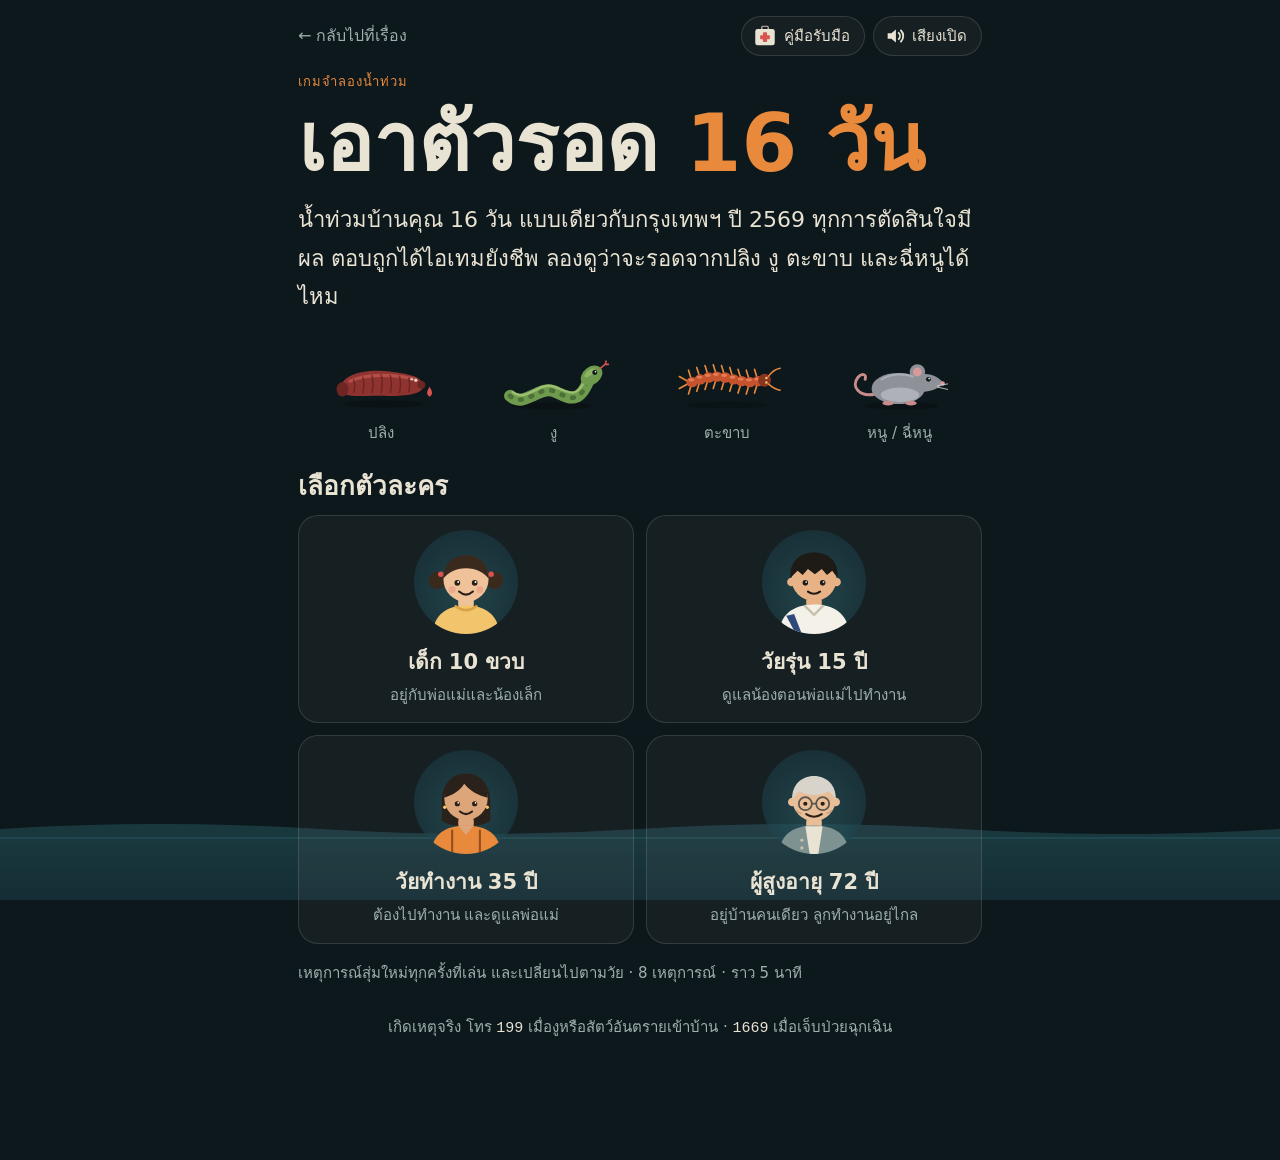
==== commit 2b437c52: "Add files via upload" ====
--- a/game.html
+++ b/game.html
@@ -868,9 +868,123 @@
   .cloth.press { opacity: 1; transform: rotate(-4deg) scale(0.95); }
   .cloth.on { opacity: 1; transform: rotate(-4deg); }
 
+
+  /* ===== คู่มือรับมือสัตว์อันตราย ===== */
+  .g-top-r { display: flex; align-items: center; gap: 8px; }
+  .g-gdbtn svg { width: 26px; height: 26px; }
+  .g-guide-link { justify-self: start; display: inline-flex; align-items: center; gap: 8px; min-height: 44px; padding: 6px 16px 6px 8px; border-radius: 30px; border: 1px solid rgba(98, 180, 141, 0.5); background: rgba(98, 180, 141, 0.1); color: var(--bone); font-family: var(--font-display); font-size: 16px; line-height: 1.3; text-align: left; cursor: pointer; }
+  .g-guide-link svg { width: 30px; height: 30px; flex: none; }
+  .g-guide-link:hover, .g-gdbtn:hover { border-color: var(--safe); }
+  body:has(.g-guide[open]) { overflow: hidden; }
+  .g-guide { width: min(720px, calc(100vw - 20px)); max-width: none; max-height: calc(100vh - 20px); max-height: calc(100dvh - 20px); padding: 0; overflow: hidden; border: 1px solid var(--line); border-radius: 22px; background: #0F1D22; color: var(--bone); box-shadow: 0 30px 80px rgba(0, 0, 0, 0.55); }
+  .g-guide[open] { display: flex; flex-direction: column; }
+  .g-guide::backdrop { background: rgba(5, 10, 12, 0.75); }
+  .gd-head { display: flex; align-items: center; justify-content: space-between; gap: 12px; padding: 14px 18px 12px; border-bottom: 1px solid var(--line); }
+  .gd-head .g-kicker { margin: 0; }
+  .gd-head h2 { margin: 0; font-size: 22px; line-height: 1.3; }
+  .gd-x { flex: none; display: grid; place-items: center; width: 44px; height: 44px; border-radius: 50%; border: 1px solid var(--line); background: var(--card); color: var(--bone); cursor: pointer; }
+  .gd-x svg { width: 22px; height: 22px; }
+  .gd-body { overflow: auto; overscroll-behavior: contain; padding: 0 18px 24px; }
+  .gd-sos { display: grid; grid-template-columns: repeat(2, minmax(0, 1fr)); gap: 8px; margin: 14px 0 12px; }
+  .gd-sos a { display: grid; align-content: start; gap: 2px; padding: 10px 12px; border-radius: 14px; background: rgba(217, 83, 79, 0.12); border: 1px solid rgba(217, 83, 79, 0.45); color: var(--bone); text-decoration: none; }
+  .gd-sos b { font-family: var(--font-mono); font-weight: 500; font-size: 26px; line-height: 1.15; }
+  .gd-sos span { font-size: 14px; line-height: 1.45; color: var(--silt); }
+  .gd-tabs { position: sticky; top: 0; z-index: 2; display: flex; flex-wrap: wrap; gap: 6px; overflow-x: auto; margin: 0 -18px; padding: 8px 18px; background: #0F1D22; border-bottom: 1px solid var(--line); scrollbar-width: none; }
+  .gd-tabs::-webkit-scrollbar { display: none; }
+  .gd-tabs button { flex: none; display: inline-flex; align-items: center; gap: 5px; min-height: 44px; padding: 4px 11px 4px 6px; border-radius: 30px; border: 1px solid var(--line); background: var(--card); color: var(--bone); font-family: var(--font-display); font-size: 15px; cursor: pointer; }
+  .gd-tabs button svg { width: 28px; height: 24px; }
+  .gd-tabs button[aria-current="true"] { border-color: var(--siren); background: rgba(232, 137, 59, 0.14); }
+  .gd-sec { padding-top: 20px; scroll-margin-top: 66px; outline: none; }
+  .gd-sec h3 { display: flex; align-items: center; gap: 10px; margin: 0 0 4px; font-size: 22px; line-height: 1.3; }
+  .gd-sec h3 svg { width: 60px; height: 42px; flex: none; }
+  .gd-part { margin-top: 10px; padding: 12px 14px; border-radius: 16px; background: var(--card); border: 1px solid var(--line); }
+  .gd-part h4 { margin: 0 0 6px; font-family: var(--font-display); font-size: 17px; color: var(--siren); }
+  .gd-do, .gd-dont { list-style: none; padding: 0; margin: 0; display: grid; gap: 6px; }
+  .gd-do + .gd-dont { margin-top: 10px; padding-top: 10px; border-top: 1px dashed var(--line); }
+  .gd-do li, .gd-dont li { display: grid; grid-template-columns: 22px minmax(0, 1fr); gap: 8px; align-items: start; font-size: 16.5px; line-height: 1.5; }
+  .gd-do svg, .gd-dont svg { width: 20px; height: 20px; margin-top: 3px; }
+  .gd-do svg { color: var(--safe); }
+  .gd-dont svg { color: var(--leech); }
+  .gd-note { margin: 10px 0 0; font-size: 15.5px; color: var(--silt); max-width: none; }
+  .gd-src { margin: 24px 0 0; padding-top: 12px; border-top: 1px dashed var(--line); font-size: 13.5px; line-height: 1.55; color: var(--silt); max-width: none; }
+
+  /* ===== คำถามทั้งหมดพร้อมเฉลย (ท้ายหน้าสรุปผล) ===== */
+  .g-all { margin-top: 26px; padding-top: 18px; border-top: 1px dashed rgba(233, 227, 211, 0.22); }
+  .g-all > summary { position: relative; display: grid; gap: 2px; padding: 14px 16px 14px 54px; border-radius: 16px; border: 1px solid rgba(232, 137, 59, 0.5); background: rgba(232, 137, 59, 0.08); list-style: none; cursor: pointer; }
+  .g-all > summary::-webkit-details-marker { display: none; }
+  .g-all > summary::before { content: '+'; position: absolute; left: 14px; top: 50%; transform: translateY(-50%); display: grid; place-items: center; width: 28px; height: 28px; border-radius: 50%; background: var(--siren); color: var(--night); font-family: var(--font-mono); font-size: 20px; line-height: 1; }
+  .g-all[open] > summary::before { content: '−'; }
+  .g-all > summary span { font-family: var(--font-display); font-weight: 700; font-size: 19px; line-height: 1.3; }
+  .g-all > summary small { font-size: 14px; line-height: 1.4; color: var(--silt); }
+  .all-tools { display: flex; flex-wrap: wrap; align-items: center; justify-content: space-between; gap: 10px; margin: 14px 0 10px; }
+  .all-chips { display: flex; flex-wrap: wrap; gap: 6px; }
+  .all-chips button { min-height: 40px; padding: 4px 14px; border-radius: 30px; border: 1px solid var(--line); background: var(--card); color: var(--bone); font-family: var(--font-display); font-size: 15px; cursor: pointer; }
+  .all-chips button[aria-pressed="true"] { background: var(--bone); border-color: var(--bone); color: var(--night); }
+  .all-lead { margin: 0 0 4px; font-size: 15px; color: var(--silt); max-width: none; }
+  #endCard .all-ph { margin: 24px 0 10px; font-size: 19px; color: var(--siren); }
+  .all-ph small { display: block; font-family: var(--font-body); font-weight: 400; font-size: 14px; color: var(--silt); }
+  .all-card { margin-bottom: 10px; padding: 14px 16px; border-radius: 16px; background: var(--card); border: 1px solid var(--line); break-inside: avoid; }
+  .all-card header { display: grid; grid-template-columns: 32px minmax(0, 1fr); gap: 10px; align-items: start; }
+  .all-card header > b { display: grid; place-items: center; width: 30px; height: 30px; border-radius: 50%; background: rgba(233, 227, 211, 0.1); font-family: var(--font-mono); font-weight: 500; font-size: 14px; }
+  .all-card h4 { margin: 2px 0 4px; font-family: var(--font-display); font-size: 18px; line-height: 1.35; }
+  .all-tag, .all-mine { display: inline-block; margin: 0 6px 0 0; padding: 1px 9px; border-radius: 20px; font-size: 12.5px; line-height: 1.6; }
+  .all-tag { border: 1px solid var(--line); color: var(--silt); }
+  .all-card.is-game .all-tag { border-color: rgba(232, 137, 59, 0.5); color: var(--siren); }
+  .all-mine.ok { background: rgba(98, 180, 141, 0.18); color: var(--safe); }
+  .all-mine.no { background: rgba(217, 83, 79, 0.2); color: #F29A96; }
+  .all-card p { margin: 8px 0 0; font-size: 16px; line-height: 1.55; max-width: none; }
+  .all-ch { list-style: none; padding: 0; margin: 10px 0 0; display: grid; gap: 6px; }
+  .all-ch li { display: grid; grid-template-columns: 22px minmax(0, 1fr); gap: 8px; align-items: start; padding: 8px 10px; border-radius: 12px; font-size: 16px; line-height: 1.5; }
+  .all-ch li.ok { background: rgba(98, 180, 141, 0.1); border: 1px solid rgba(98, 180, 141, 0.45); }
+  .all-ch li.no { border: 1px solid var(--line); }
+  .all-ch li svg { width: 20px; height: 20px; margin-top: 3px; }
+  .all-ch li.ok svg { color: var(--safe); }
+  .all-ch li.no svg { color: var(--leech); }
+  .all-ch small { display: block; font-size: 14px; line-height: 1.45; color: var(--silt); }
+  .all-why b, .all-fact b, .all-how b { font-family: var(--font-display); font-weight: 600; }
+  .all-why b { color: var(--siren); }
+  .all-fact, .all-how { color: var(--silt); }
+  .all-card p.all-item { font-size: 14px; color: var(--silt); }
+
+  /* พิมพ์เฉพาะส่วนเฉลย (กดปุ่ม "พิมพ์ / บันทึกเป็น PDF") */
+  @media print {
+    body.print-all { background: #fff !important; }
+    body.print-all > :not(main), body.print-all main > :not(#s-end), body.print-all #endCard > :not(#allSec), body.print-all .all-tools { display: none !important; }
+    body.print-all #s-end { display: block !important; }
+    body.print-all * { color: #111 !important; background: transparent !important; box-shadow: none !important; text-shadow: none !important; animation: none !important; transition: none !important; }
+    body.print-all .g-wrap { max-width: none; padding: 0; }
+    body.print-all .g-card { padding: 0; border: 0; }
+    body.print-all .g-all { margin: 0; padding: 0; border: 0; }
+    body.print-all .g-all > summary { padding: 0 0 8px; border: 0; border-bottom: 2px solid #111; border-radius: 0; }
+    body.print-all .g-all > summary::before { display: none; }
+    body.print-all .all-card, body.print-all .all-ch li { border: 1px solid #bbb !important; }
+    body.print-all .all-ch li.ok { border: 2px solid #111 !important; font-weight: 600; }
+    body.print-all .all-card { break-inside: avoid; page-break-inside: avoid; }
+    body.print-all #endCard .all-ph { margin: 14px 0 6px; font-size: 14pt; break-after: avoid; page-break-after: avoid; }
+    body.print-all .all-card { margin-bottom: 6px; padding: 8px 10px; border-radius: 8px; }
+    body.print-all .all-card h4 { font-size: 12.5pt; }
+    body.print-all .all-card p, body.print-all .all-ch li { font-size: 11pt; line-height: 1.45; }
+    body.print-all .all-ch { gap: 3px; margin-top: 6px; }
+    body.print-all .all-ch li { padding: 3px 8px; border-radius: 6px; }
+    body.print-all .all-ch small, body.print-all .all-ph small, body.print-all .all-lead { font-size: 9.5pt; }
+    body.print-all .all-card p.all-item, body.print-all .all-tag, body.print-all .all-mine { font-size: 9pt; }
+    body.print-all .all-tag, body.print-all .all-mine { border: 1px solid #999 !important; }
+  }
+
   @media (max-width: 600px) {
     .g-snd span { display: none; }
     .g-snd { padding: 6px 10px; }
+    .g-snd.g-gdbtn { padding: 6px 12px 6px 8px; }
+    .g-snd.g-gdbtn span { display: inline; }
+    .g-top-r { gap: 6px; }
+    .gd-head { padding: 12px 14px 10px; }
+    .gd-head h2 { font-size: 19px; }
+    .gd-body { padding: 0 14px 20px; }
+    .gd-tabs { flex-wrap: nowrap; margin: 0 -14px; padding: 8px 14px; }
+    .gd-sos b { font-size: 22px; }
+    .gd-sos span { font-size: 13px; }
+    .all-card { padding: 12px 12px; }
+    .all-tools .cta-btn { flex: 1 1 100%; justify-content: center; }
     .mg-hot { font-size: 13px; padding: 4px 10px 4px 4px; min-height: 40px; }
     .mg-hot b { width: 24px; height: 24px; }
     .tool { min-height: 92px; font-size: 14px; }
@@ -916,7 +1030,7 @@
 <div class="g-trans" id="trans" hidden tabindex="-1" aria-live="polite"></div>
 
 <main class="g-wrap">
-  <nav class="g-top" aria-label="เมนูเกม"><a class="g-back" href="index.html#p-ready">← กลับไปที่เรื่อง</a><button type="button" class="g-snd" id="sndBtn" aria-pressed="true"><svg viewBox="0 0 24 24" aria-hidden="true"><path d="M4 9h4l5-4v14l-5-4H4Z" fill="currentColor"/><path class="w" d="M16 8.5a5 5 0 0 1 0 7M18.5 6a8.5 8.5 0 0 1 0 12" fill="none" stroke="currentColor" stroke-width="2" stroke-linecap="round"/><path class="x" d="M16 9.5l5 5M21 9.5l-5 5" stroke="currentColor" stroke-width="2" stroke-linecap="round"/></svg><span>เสียงเปิด</span></button></nav>
+  <nav class="g-top" aria-label="เมนูเกม"><a class="g-back" href="index.html#p-ready">← กลับไปที่เรื่อง</a><div class="g-top-r"><button type="button" class="g-snd g-gdbtn" data-open-guide=""><svg viewBox="0 0 64 64" aria-hidden="true"><use href="#i-firstaid"/></svg><span>คู่มือรับมือ</span></button><button type="button" class="g-snd" id="sndBtn" aria-pressed="true"><svg viewBox="0 0 24 24" aria-hidden="true"><path d="M4 9h4l5-4v14l-5-4H4Z" fill="currentColor"/><path class="w" d="M16 8.5a5 5 0 0 1 0 7M18.5 6a8.5 8.5 0 0 1 0 12" fill="none" stroke="currentColor" stroke-width="2" stroke-linecap="round"/><path class="x" d="M16 9.5l5 5M21 9.5l-5 5" stroke="currentColor" stroke-width="2" stroke-linecap="round"/></svg><span>เสียงเปิด</span></button></div></nav>
 
   <!-- ===== หน้าแรก: เลือกตัวละคร ===== -->
   <section class="g-screen" id="s-start" aria-labelledby="t-start">
@@ -981,6 +1095,15 @@
 
   <p class="g-sos">เกิดเหตุจริง โทร <b>199</b> เมื่องูหรือสัตว์อันตรายเข้าบ้าน · <b>1669</b> เมื่อเจ็บป่วยฉุกเฉิน</p>
 </main>
+
+<!-- ===== คู่มือรับมือสัตว์อันตราย (เนื้อหาแก้ได้ที่ GUIDE ใน game.js) ===== -->
+<dialog class="g-guide" id="guide" aria-labelledby="gdTitle">
+  <div class="gd-head">
+    <div><p class="g-kicker">ปฐมพยาบาลและวิธีรับมือ</p><h2 id="gdTitle">คู่มือรับมือสัตว์อันตรายช่วงน้ำท่วม</h2></div>
+    <button type="button" class="gd-x" id="gdClose" aria-label="ปิดคู่มือ"><svg viewBox="0 0 24 24" aria-hidden="true"><path d="M6.5 6.5l11 11M17.5 6.5l-11 11" fill="none" stroke="currentColor" stroke-width="2.6" stroke-linecap="round"/></svg></button>
+  </div>
+  <div class="gd-body" id="gdBody"></div>
+</dialog>
 <script>
 /* ภาพวาดทั้งหมดของเว็บ วาดเองด้วย SVG (ไม่ใช้รูปจากที่อื่น)
    วิธีใช้ในหน้าเว็บ: <svg viewBox="0 0 120 80"><use href="#snake"/></svg>
@@ -1472,6 +1595,8 @@
    • ข้อความแยกตามวัยได้ เช่น  text: { k: 'สำหรับเด็ก', _: 'สำหรับวัยอื่นทั้งหมด' }
    • [ก|ข|ค] = สุ่มคำใดคำหนึ่ง   {name} ชื่อตัวละคร   {district} เขต   {day} วันที่ หรือจำนวนวันหลังน้ำลด
    • ตัวเลขใน fact ต้องตรงกับเรื่องหลักใน index.html เสมอ
+   • GUIDE คือคู่มือรับมือสัตว์อันตราย · GUIDE_FOR บอกว่าเหตุการณ์ไหนเชื่อมไปหัวข้อไหนในคู่มือ
+   • หน้าเฉลยคำถามทั้งหมดอยู่ท้ายหน้าสรุปผล สร้างจาก EVENTS อัตโนมัติ (เพิ่มเหตุการณ์ใหม่ก็ขึ้นเอง)
    • แต่ละรอบเกมสุ่ม: ก่อนน้ำมา 1 · วันที่ 1–3 สองเรื่อง · วันที่ 4–9 สามเรื่อง · น้ำเพิ่งลด 1 · หลังน้ำลด 1
      แต่ละช่วงควรมีเรื่องสำหรับทุกวัยมากกว่าจำนวนที่สุ่ม เรื่องจะได้ไม่ซ้ำ
    ================================================================ */
@@ -1622,9 +1747,30 @@
        e: [['รีบไปรับยาเพิ่มให้พอ ใส่ถุงกันน้ำ เก็บไว้ที่สูง', 'น้ำท่วมนานกว่าที่คิด แต่ยายมียากินครบทุกวัน'],
            ['ยายังเหลือ เดี๋ยวน้ำก็ลด', 'น้ำไม่ลดเลย ยาหมดตั้งแต่วันที่ 4'],
            ['กินวันละครึ่งเม็ด ยาจะได้อยู่นานขึ้น', 'ความดันขึ้นจนเวียนหัว เพราะกินยาไม่ครบ']] },
-  why: 'น้ำท่วมอาจอยู่นานหลายวัน ออกไปซื้อยาได้ยาก ควรเตรียมยาประจำตัวให้พอ และห้ามลดยาเอง',
+  why: 'น้ำท่วมอาจอยู่นานหลายวัน ออกไปซื้อยาได้ยาก กระทรวงสาธารณสุขแนะนำให้คนที่มีโรคประจำตัวเตรียมยาไว้อย่างน้อย 7 วัน และห้ามลดยาเอง',
   fact: 'ในเรื่องของเรา น้ำท่วมกรุงเทพฯ ยาว 16 วัน ตั้งแต่ 25 ก.ย. ถึง 10 ต.ค.',
   give: 'meds', learn: 'เตรียมยาประจำตัวให้พอ ห้ามลดยาเอง' },
+
+{ id: 'bedridden', ph: 0, ages: 'ktae', art: 'i-elder', title: 'คุณยายติดเตียง',
+  text: { k: 'คุณทวดอายุ 90 นอนติดเตียง ลุกเดินเองไม่ได้ น้ำจะมาคืนนี้ หนูช่วยอะไรได้บ้าง?',
+          t: 'คุณยายของคุณนอนติดเตียง ลุกเดินเองไม่ได้ พ่อแม่ยังไม่กลับ น้ำจะมาคืนนี้',
+          a: 'แม่ของคุณนอนติดเตียง ช่วยเหลือตัวเองไม่ได้ น้ำจะมาคืนนี้',
+          e: 'ตาสมบัติข้างบ้านอายุ 88 นอนติดเตียง อยู่กับภรรยาที่อายุมากพอกัน น้ำจะมาคืนนี้' },
+  c: { k: [['ช่วยพ่อแม่เตรียมยา ผ้าอ้อม และน้ำดื่มของคุณทวดใส่ถุงกันน้ำ แล้วเตือนให้ย้ายคุณทวดขึ้นที่สูงตั้งแต่ตอนนี้', 'คุณทวดถูกย้ายขึ้นชั้นบนก่อนน้ำมา ของจำเป็นอยู่ครบข้างเตียง'],
+           ['รอให้น้ำมาก่อน ค่อยย้ายคุณทวด', 'กลางดึกน้ำมาเร็ว ทุกคนต้องรีบย้ายคุณทวดในความมืด'],
+           ['ให้คุณทวดลองลุกเดินขึ้นชั้นบนเอง', 'คุณทวดเสียหลัก เกือบล้มที่บันได']],
+       t: [['โทรตามพ่อแม่ ขอให้ผู้ใหญ่ช่วยย้ายคุณยายขึ้นที่สูงตั้งแต่ตอนนี้ แล้วเตรียมยากับของจำเป็นไว้ข้างเตียง', 'เพื่อนบ้านมาช่วยกันย้ายคุณยายขึ้นชั้นบนอย่างปลอดภัยก่อนน้ำมา'],
+           ['แบกคุณยายขึ้นบันไดคนเดียว', 'เสียหลักกลางบันได คุณยายเกือบตก'],
+           ['รอพ่อแม่กลับมาก่อน ค่อยคิด', 'พ่อแม่ติดน้ำกลับไม่ได้ น้ำเข้าบ้านตอนดึก']],
+       a: [['ย้ายแม่ไปที่สูงหรือที่ปลอดภัยตั้งแต่ตอนนี้ เตรียมยาอย่างน้อย 7 วัน ผ้าอ้อม เอกสาร และบอกผู้นำชุมชนหรือ อสม. ว่ามีผู้ป่วยติดเตียง', 'ชุมชนรู้ว่าบ้านนี้มีผู้ป่วยติดเตียง เรืออาสามาดูเป็นบ้านแรกๆ'],
+           ['รอดูก่อน ถ้าน้ำเข้าบ้านค่อยย้าย', 'น้ำมาเร็วตอนดึก ต้องรีบย้ายแม่ทั้งที่มืดและลื่น'],
+           ['แบกแม่ลุยน้ำออกไปเองคนเดียว', 'ลื่นล้มกลางน้ำ ทั้งคุณและแม่เจ็บตัว']],
+       e: [['ไปบอกผู้นำชุมชนหรือ อสม. ว่าบ้านนี้มีผู้ป่วยติดเตียง ให้ช่วยย้ายไปที่ปลอดภัยตั้งแต่ตอนนี้', 'อาสาสมัครมาช่วยย้ายตาสมบัติไปอยู่ที่สูงก่อนน้ำมา'],
+           ['คงมีลูกหลานมาช่วยแล้ว ไม่ต้องยุ่ง', 'คืนนั้นไม่มีใครมา สองตายายติดอยู่ในบ้าน'],
+           ['ไปช่วยภรรยาเขาอุ้มตาสมบัติกันเอง', 'ยกกันไม่ไหว เกือบทำตาสมบัติตกเตียง']] },
+  why: 'ผู้สูงอายุที่ช่วยเหลือตัวเองไม่ได้ ต้องย้ายไปที่ปลอดภัยตั้งแต่เนิ่นๆ ก่อนน้ำมา เลี่ยงการแบก อุ้ม หรือหิ้วคนเดียว เพราะอาจบาดเจ็บทั้งคู่ เตรียมยาประจำตัวอย่างน้อย 7 วัน และบอกชุมชนหรือ อสม. ให้รู้ว่ามีผู้ป่วยติดเตียง',
+  fact: 'คำร้องเรื่องสัตว์อันตราย 40 เรื่อง พูดถึงผู้สูงอายุในบ้าน',
+  give: 'meds', guard: 'neighbor', learn: 'ผู้สูงอายุติดเตียง: ย้ายไปที่ปลอดภัยตั้งแต่เนิ่นๆ ไม่แบกคนเดียว บอกชุมชนหรือ อสม.' },
 
 /* ---------------- 1 · วันที่ 1–3 สัตว์หนีน้ำขึ้นบ้าน ---------------- */
 { id: 'snakebath', ph: 1, ages: 'ktae', art: 'snake', title: 'เสียงขู่ในห้องน้ำ',
@@ -1758,6 +1904,51 @@
   why: 'ข่าวลือทำให้เรากลัวผิดเรื่อง เช็กจากหน่วยงานทางการก่อนแชร์ แล้วระวังสัตว์ที่เจอบ่อยจริง อย่างปลิง งู และตะขาบ',
   fact: 'ในข้อมูลจริง คำร้องที่ค้นเจอคำว่า “จระเข้” 566 เรื่อง เป็นจระเข้ตัวจริงแค่ 1 ตัว และมันตายแล้ว',
   give: 'battery', learn: 'เช็กข่าวก่อนแชร์ ระวังสัตว์ที่เจอบ่อยจริง' },
+
+{ id: 'snakeroom', ph: 1, ages: 'ktae', art: 'snake', title: 'งูมุดใต้ตู้',
+  text: { k: 'งูตัวยาวเลื้อยเข้ามาในห้องนั่งเล่น แล้วมุดเข้าไปใต้ตู้ หนูกับน้องเล็กอยู่ในห้องพอดี',
+          t: 'งูเลื้อยเข้าห้องนั่งเล่น แล้วมุดเข้าไปใต้ตู้ น้องกับแมวอยู่ในห้องด้วย',
+          a: 'งูเลื้อยเข้าห้องนั่งเล่น แล้วมุดเข้าไปใต้ตู้',
+          e: 'งูเลื้อยเข้าห้องนั่งเล่น แล้วมุดเข้าไปใต้ตู้ของยาย' },
+  c: { k: [['จูงน้องออกจากห้องช้าๆ ปิดประตู แล้วไปบอกพ่อแม่ว่างูอยู่ใต้ตู้', 'พ่อโทร 199 บอกว่างูอยู่ใต้ตู้ เจ้าหน้าที่หาเจอทันที'],
+           ['ก้มลงไปดูใต้ตู้ใกล้ๆ ว่างูไปไหน', 'งูขู่ฟ่อใส่หน้า หนูผงะถอยแทบล้ม'],
+           ['เอาไม้แหย่ใต้ตู้ ให้มันออกมา', 'งูตกใจ เลื้อยพุ่งออกมาทางเท้าหนู']],
+       t: [['พาน้องกับแมวออกจากห้อง ปิดประตู จำว่างูอยู่ตรงไหน แล้วโทร 199', 'เจ้าหน้าที่มาถึง รู้ทันทีว่าต้องหาที่ใต้ตู้'],
+           ['ช่วยกันขยับตู้ออก จะได้ไล่งู', 'งูตกใจ เลื้อยหนีออกมาทางน้อง'],
+           ['ปล่อยให้แมวไล่งู', 'แมวเข้าไปตะปบ งูเลื้อยหนีเข้าซอกอื่น ตอนนี้ไม่รู้ว่าอยู่ไหน']],
+       e: [['ออกจากห้อง ปิดประตู แล้วโทร 199 หรือให้เพื่อนบ้านช่วยโทร', 'เจ้าหน้าที่มาถึง รู้ทันทีว่าต้องหาที่ใต้ตู้'],
+           ['ขยับตู้ออกเองเพื่อไล่งู', 'ตู้หนักเกินไป ยายเสียหลัก งูเลื้อยออกมาใกล้เท้า'],
+           ['ราดน้ำยาล้างห้องน้ำใส่ใต้ตู้', 'งูหนีเข้าซอกผนัง ตอนนี้ไม่รู้ว่าอยู่ไหน']],
+       _: [['ให้ทุกคนออกจากห้อง ปิดประตู คอยดูว่างูอยู่ตรงไหน แล้วโทร 199', 'เจ้าหน้าที่มาถึง รู้ทันทีว่าต้องหาที่ใต้ตู้'],
+           ['ขยับตู้ออกเพื่อไล่งู', 'งูตกใจพุ่งออกมาทางเท้า เกือบโดนฉก'],
+           ['ราดน้ำยาล้างห้องน้ำใส่ใต้ตู้', 'งูหนีเข้าซอกผนัง ตอนนี้ไม่รู้ว่าอยู่ไหน']] },
+  why: 'เมื่องูเข้าบ้าน อย่าเข้าใกล้ จับ หรือไล่เอง ให้ทุกคนและสัตว์เลี้ยงออกจากห้อง ปิดประตูไว้ และจำว่างูอยู่ตรงไหน เจ้าหน้าที่ 199 จะหาเจอได้เร็ว',
+  give: 'phone', learn: { k: 'งูเข้าบ้าน: ออกจากห้อง ปิดประตู บอกผู้ใหญ่ว่างูอยู่ตรงไหน', _: 'งูเข้าบ้าน: พาทุกคนออก ปิดประตู จำตำแหน่ง โทร 199' } },
+
+{ id: 'call199', ph: 1, ages: 'ktae', art: 'i-phone', title: 'โทร 199 ต้องบอกอะไร?',
+  text: { k: 'งูเข้ามาในครัว พ่อคอยดูงูอยู่ห่างๆ แล้วให้หนูโทร 199 ต้องบอกเจ้าหน้าที่ว่าอะไร?',
+          t: 'งูเข้ามาในครัวตอนพ่อแม่ไม่อยู่ คุณโทร 199 ต้องบอกอะไรบ้าง?',
+          a: 'งูเข้ามาในครัว คุณโทร 199 ต้องบอกอะไรบ้าง?',
+          e: 'งูเข้ามาในครัว ยายโทร 199 ต้องบอกอะไรบ้าง?' },
+  c: [['บอกที่อยู่ให้ชัด งูอยู่ตรงไหน ตัวประมาณไหน และมีใครโดนกัดหรือเปล่า', 'เจ้าหน้าที่มาถึงหน้าบ้านเลย และเตรียมอุปกรณ์มาถูก'],
+      ['พูดแค่ว่า “มีงู ช่วยด้วย” แล้ววางสาย', 'เจ้าหน้าที่ไม่รู้ว่าบ้านอยู่ที่ไหน ต้องโทรกลับมาถามใหม่'],
+      ['รอให้งูออกไปเองก่อน ค่อยโทร', 'งูหายไปซ่อนในบ้าน ไม่มีใครรู้ว่าอยู่ตรงไหน']],
+  why: 'ข้อมูลยิ่งชัด เจ้าหน้าที่ยิ่งมาถึงเร็วและเตรียมของมาถูก บอกที่อยู่ จุดที่เห็นงู ขนาด และบอกทันทีถ้ามีคนโดนกัด ถ้ามีคนโดนกัด ให้โทร 1669 ด้วย',
+  give: 'phone', learn: 'โทร 199: บอกที่อยู่ จุดที่เห็นงู ขนาด และมีใครโดนกัดไหม' },
+
+{ id: 'bed', ph: 1, ages: 'ktae', art: 'centipede', title: 'ตะขาบบนที่นอน',
+  text: { k: 'ก่อนนอน หนูเปิดผ้าห่ม เห็นตะขาบตัวยาวอยู่บนที่นอน!',
+          t: 'ก่อนนอน น้องเรียกให้ดู มีตะขาบอยู่บนที่นอนของน้อง',
+          a: 'ก่อนนอน เปิดผ้าห่มเจอตะขาบตัวยาวบนที่นอน',
+          e: 'ก่อนนอน ยายเปิดผ้าห่มเจอตะขาบตัวยาวบนที่นอน' },
+  c: { k: [['ถอยออกมา เรียกพ่อแม่ให้ใช้ไม้กวาดเขี่ยออกไป แล้วช่วยกันสะบัดผ้าห่มก่อนนอน', 'ตะขาบถูกเขี่ยออกไป และไม่มีตัวอื่นซ่อนอยู่ในผ้าห่ม'],
+           ['ใช้มือตบให้ตาย', 'ตะขาบหันมากัดมือ ปวดแสบและบวมขึ้นทันที'],
+           ['ช่างมัน นอนอีกฝั่งของเตียง', 'กลางดึก ตะขาบไต่เข้ามาในผ้าห่ม แล้วกัดขา']],
+       _: [['ไม่ใช้มือจับหรือตบ ใช้ไม้กวาดเขี่ยออกไป แล้วสะบัดผ้าห่มดูให้ทั่วก่อนนอน', 'ตะขาบถูกเขี่ยออกไป และไม่มีตัวอื่นซ่อนอยู่ในผ้าห่ม'],
+           ['ใช้มือตบให้ตาย', 'ตะขาบหันมากัดมือ ปวดแสบและบวมขึ้นทันที'],
+           ['ช่างมัน นอนอีกฝั่งของเตียง', 'กลางดึก ตะขาบไต่เข้ามาในผ้าห่ม แล้วกัดขา']] },
+  why: 'อย่าจับหรือตบสัตว์มีพิษด้วยมือเปล่า ใช้อุปกรณ์เขี่ยออกไปแทน ช่วงน้ำท่วมให้สะบัดผ้าห่ม ที่นอน เสื้อผ้า และเคาะรองเท้าก่อนใช้ เพราะสัตว์ชอบซ่อนในที่มืดและอุ่น',
+  give: 'torch', guard: 'firstaid', learn: 'เจอตะขาบ: ห้ามตบด้วยมือ ใช้ไม้กวาดเขี่ยออก สะบัดผ้าห่มก่อนนอน' },
 
 { id: 'slip', ph: 1, ages: 'e', art: 'i-elder', title: 'พื้นลื่นตอนดึก',
   text: { e: 'น้ำซึมเข้าบ้านจนพื้นเปียก ไฟก็ตัดแล้ว ตอนดึกยายจะเดินไปห้องน้ำ' },
@@ -1930,24 +2121,91 @@
   fact: 'ช่วงน้ำท่วมมีคำร้อง 3,336 เรื่องที่บอกว่าน้ำขัง 3 วันขึ้นไป มากที่สุดที่ลาดกระบัง ประเวศ สะพานสูง หนองจอก และมีนบุรี',
   give: 'stick', guard: 'boots', learn: 'ลุยน้ำกลางวัน มีเพื่อน ใช้ไม้คลำทาง ห่างเสาไฟ' },
 
+{ id: 'spit', ph: 2, ages: 'ktae', art: 'snake', title: 'พิษงูเข้าตา!',
+  text: { k: 'พ่อเจองูเห่าที่ประตูหลังบ้าน มันชูคอแล้วพ่นพิษใส่ตาพ่อ พ่อร้องว่าแสบตามาก',
+          e: 'ยายเจองูเห่าที่ประตูหลังบ้าน มันชูคอแล้วพ่นพิษเข้าตา แสบตามาก',
+          _: 'เจองูเห่าที่ประตูหลังบ้าน มันชูคอแล้วพ่นพิษเข้าตา แสบตามาก' },
+  c: { k: [['รีบเอาน้ำสะอาดให้พ่อล้างตาเยอะๆ บอกพ่อว่าอย่าขยี้ตา แล้วตามผู้ใหญ่พาพ่อไปหาหมอ', 'พ่อล้างตาทันที อาการแสบลดลง หมอบอกว่าล้างได้เร็วมาก'],
+           ['ให้พ่อขยี้ตาแรงๆ ให้พิษออก', 'ตาพ่อแดงและแสบหนักกว่าเดิม'],
+           ['บีบน้ำมะนาวหยอดตาให้ฆ่าพิษ', 'น้ำมะนาวทำให้ตาพ่อแสบมากขึ้นอีก']],
+       e: [['ถอยห่างจากงู ล้างตาด้วยน้ำสะอาดเยอะๆ ห้ามขยี้ แล้วโทร 1669 หรือให้เพื่อนบ้านพาไปหาหมอ', 'อาการแสบลดลง หมอตรวจตาและให้ยาหยอดตา'],
+           ['ขยี้ตาแรงๆ ให้พิษออก', 'ตาแดงและแสบหนักกว่าเดิม'],
+           ['หยอดน้ำมะนาวให้ฆ่าพิษ', 'น้ำมะนาวทำให้ตาแสบมากขึ้นอีก']],
+       _: [['ถอยห่างจากงู ล้างตาด้วยน้ำสะอาดเยอะๆ นานหลายนาที ห้ามขยี้ แล้วไปหาหมอ', 'อาการแสบลดลง หมอตรวจตาและให้ยาหยอดตา'],
+           ['ขยี้ตาแรงๆ ให้พิษออก', 'ตาแดงและแสบหนักกว่าเดิม'],
+           ['หยอดน้ำมะนาวให้ฆ่าพิษ', 'น้ำมะนาวทำให้ตาแสบมากขึ้นอีก']] },
+  why: 'งูเห่าบางชนิดในไทยพ่นพิษได้ ถ้าพิษเข้าตา ให้รีบล้างตาด้วยน้ำสะอาดให้มากที่สุดเท่าที่ทำได้ ห้ามขยี้ แล้วไปพบแพทย์ เพื่อป้องกันตาอักเสบ',
+  give: 'water', guard: 'water', learn: 'พิษงูเข้าตา: ล้างด้วยน้ำสะอาดเยอะๆ ห้ามขยี้ แล้วไปหาหมอ' },
+
+{ id: 'ring', ph: 2, ages: 'ktae', art: 'snake', title: 'ระหว่างรอรถพยาบาล',
+  text: { k: 'แม่โดนงูกัดที่มือ ระหว่างรอรถพยาบาล แม่ยังใส่แหวนและกำไลอยู่ หนูช่วยอะไรได้บ้าง?',
+          t: 'แม่โดนงูกัดที่ข้อมือ ระหว่างรอรถพยาบาล 1669 คุณช่วยอะไรได้บ้าง?',
+          a: 'คุณโดนงูกัดที่ข้อมือ ใส่แหวนและนาฬิกาอยู่ ระหว่างรอรถพยาบาล 1669 ทำอะไรได้บ้าง?',
+          e: 'ยายโดนงูกัดที่มือ ใส่แหวนและกำไลอยู่ ระหว่างรอรถพยาบาล 1669 ทำอะไรได้บ้าง?' },
+  c: { k: [['ช่วยแม่ถอดแหวนและกำไลก่อนมือบวม แล้วให้แม่นั่งนิ่งๆ', 'มือแม่เริ่มบวมจริงๆ แต่ไม่มีอะไรรัดนิ้ว หมอชมว่าช่วยได้ดี'],
+           ['เอาน้ำแข็งมาประคบที่แผล', 'หมอบอกว่าห้ามประคบน้ำแข็ง เพราะทำให้เนื้อรอบแผลเสียหายมากขึ้น'],
+           ['ให้แม่เดินไปรอรถพยาบาลที่ปากซอย', 'ยิ่งเดินยิ่งขยับ พิษก็ยิ่งกระจายเร็ว']],
+       t: [['ถอดแหวน กำไล นาฬิกาของแม่ก่อนบวม ให้แม่นั่งนิ่งๆ แล้วดามแขนไว้', 'มือแม่บวมขึ้นจริงๆ แต่ไม่มีอะไรรัด รถพยาบาลมาถึงพอดี'],
+           ['ประคบน้ำแข็งที่แผล', 'หมอบอกว่าห้ามประคบน้ำแข็ง เพราะทำให้เนื้อรอบแผลเสียหายมากขึ้น'],
+           ['ให้แม่ดื่มเหล้าแก้ปวด', 'เหล้าทำให้อาการแย่ลง และหมอประเมินอาการได้ยากขึ้น']],
+       _: [['ถอดแหวนและนาฬิกาก่อนมือบวม นั่งนิ่งๆ ให้คนช่วยดามแขนไว้', 'มือบวมขึ้นจริงๆ แต่ไม่มีอะไรรัด รถพยาบาลมาถึงพอดี'],
+           ['ประคบน้ำแข็งที่แผล', 'หมอบอกว่าห้ามประคบน้ำแข็ง เพราะทำให้เนื้อรอบแผลเสียหายมากขึ้น'],
+           ['ดื่มเหล้าแก้ปวด', 'เหล้าทำให้อาการแย่ลง และหมอประเมินอาการได้ยากขึ้น']] },
+  why: 'งูกัดแล้วอวัยวะมักบวม ให้ถอดแหวน กำไล นาฬิกาออกก่อน อยู่นิ่งๆ และดามไว้ ห้ามขันชะเนาะ ห้ามประคบน้ำแข็ง ห้ามดื่มเหล้า แล้วรีบไปโรงพยาบาล แม้ตอนแรกจะดูปกติ เพราะพิษบางชนิดแสดงอาการช้า',
+  give: 'firstaid', guard: 'phone', learn: 'งูกัด: ถอดแหวนก่อนบวม อยู่นิ่ง ห้ามประคบน้ำแข็ง ห้ามดื่มเหล้า' },
+
+{ id: 'ratbite', ph: 2, ages: 'ktae', art: 'rat', title: 'หนูกัดตอนหลับ',
+  text: { k: 'ตื่นเช้ามาเจ็บนิ้วเท้า เห็นรอยหนูกัด มีเลือดซึมนิดหน่อย',
+          t: 'น้องตื่นมาร้องไห้ นิ้วโดนหนูกัดตอนหลับ มีเลือดซึม',
+          e: 'ยายตื่นเช้ามาเจ็บนิ้วเท้า เห็นรอยหนูกัด มีเลือดซึม',
+          _: 'ตื่นเช้ามาเจ็บนิ้วเท้า เห็นรอยหนูกัด มีเลือดซึม' },
+  c: { k: [['บอกพ่อแม่ ล้างแผลด้วยสบู่และน้ำสะอาดนานๆ แล้วไปหาหมอ', 'หมอทำแผลให้ และบอกว่ามาเร็วดีแล้ว'],
+           ['แผลนิดเดียว ไม่ต้องบอกใคร', 'สามวันต่อมา นิ้วเท้าบวมแดงและเริ่มมีไข้'],
+           ['เอายาสีฟันทาแผล', 'ยาสีฟันไม่ได้ช่วยฆ่าเชื้อ แผลเริ่มบวมแดง']],
+       _: [['ล้างแผลด้วยสบู่และน้ำสะอาดที่ไหลผ่านหลายนาที ปิดแผล แล้วไปหาหมอ', 'หมอทำแผล และดูว่าต้องฉีดยาป้องกันบาดทะยักไหม'],
+           ['ล้างด้วยน้ำที่ท่วมหน้าบ้าน', 'แผลสกปรกกว่าเดิม เสี่ยงติดเชื้อโรคฉี่หนู'],
+           ['เอายาสีฟันทาแผล', 'ยาสีฟันไม่ได้ช่วยฆ่าเชื้อ แผลเริ่มบวมแดง']] },
+  why: 'หนูกัดอาจทำให้ติดเชื้อได้ เช่น ไข้หนูกัด หรือโรคฉี่หนู ให้ล้างแผลด้วยสบู่และน้ำสะอาดหลายนาที ปิดแผลให้สะอาด แล้วไปพบแพทย์เสมอ แม้แผลจะเล็ก',
+  fact: 'ช่วงวันที่ 4–9 คำร้องเรื่องหนูเพิ่มขึ้นราว 3 เท่า',
+  give: 'soap', guard: 'firstaid', learn: 'หนูกัด: ล้างแผลด้วยสบู่และน้ำสะอาดหลายนาที แล้วไปหาหมอ' },
+
+{ id: 'rescue', ph: 2, ages: 'ktae', art: 'boat', title: 'ผู้ป่วยติดเตียงไม่สบาย',
+  text: { k: 'น้ำท่วมชั้นล่างหมดแล้ว คุณทวดที่นอนติดเตียงเริ่มมีไข้ ยาก็ใกล้หมด',
+          t: 'น้ำท่วมชั้นล่างหมดแล้ว คุณยายที่นอนติดเตียงเริ่มมีไข้ ยาก็ใกล้หมด',
+          a: 'น้ำท่วมชั้นล่างหมดแล้ว แม่ที่นอนติดเตียงเริ่มมีไข้ ยาก็ใกล้หมด',
+          e: 'ภรรยาตาสมบัติข้างบ้านโทรมาร้องให้ช่วย ตาสมบัติที่ติดเตียงมีไข้สูง' },
+  c: { k: [['บอกพ่อแม่ให้โทร 1669 บอกว่ามีผู้ป่วยติดเตียงมีไข้ ขอทีมมารับ', 'ทีมกู้ภัยนำเรือและเปลมารับคุณทวดไปโรงพยาบาล'],
+           ['ให้คุณทวดกินยาลดไข้ของหนูไปก่อน', 'ยาไม่ใช่ของคุณทวด ไข้ไม่ลด และอาการแย่ลงระหว่างรอ'],
+           ['รอให้น้ำลดก่อน ค่อยพาไปหาหมอ', 'น้ำไม่ลด ไข้ของคุณทวดสูงขึ้นเรื่อยๆ']],
+       e: [['โทร 1669 บอกว่ามีผู้ป่วยติดเตียงมีไข้ บอกอายุ อาการ และที่อยู่ให้ชัด', 'ทีมกู้ภัยนำเรือและเปลมารับตาสมบัติไปโรงพยาบาล'],
+           ['บอกให้รอลูกหลานกลับมาก่อน', 'ไข้สูงขึ้นเรื่อยๆ ระหว่างรอ'],
+           ['ลุยน้ำไปช่วยแบกตาสมบัติออกมาเอง', 'น้ำลึกและลื่น ยายเกือบล้มกลางทาง']],
+       _: [['โทร 1669 บอกว่ามีผู้ป่วยติดเตียง อายุเท่าไหร่ มีอาการอะไร และบ้านอยู่ตรงไหน', 'ทีมกู้ภัยนำเรือและเปลมารับ ส่งถึงโรงพยาบาลอย่างปลอดภัย'],
+           ['ช่วยกันอุ้มลุยน้ำออกไปเอง', 'น้ำลึกและลื่น เกือบทำผู้ป่วยหลุดมือ'],
+           ['รอให้น้ำลดก่อน ค่อยไปหาหมอ', 'ไข้สูงขึ้นเรื่อยๆ ระหว่างรอ']] },
+  why: 'ผู้ป่วยติดเตียงควรให้ทีมกู้ภัยที่มีเรือและเปลเป็นคนเคลื่อนย้าย โทร 1669 บอกอายุ อาการ และที่อยู่ให้ชัด ระหว่างรอ ให้ผู้ป่วยอยู่ในที่แห้ง เปลี่ยนเสื้อผ้าที่เปียก และพลิกตัวบ่อยๆ กันแผลกดทับ',
+  give: 'phone', guard: 'battery', learn: 'ผู้ป่วยติดเตียงไม่สบาย: โทร 1669 ให้ทีมที่มีเรือและเปลมาเคลื่อนย้าย' },
+
 /* ---------------- 3 · น้ำเพิ่งลด ---------------- */
 { id: 'clean', ph: 3, ages: 'ktae', art: 'i-gloves', title: 'เก็บกวาดหลังน้ำลด',
   text: { k: 'น้ำลดแล้ว! บ้านเต็มไปด้วยโคลน หนูอยากช่วยพ่อแม่เก็บกวาด',
           t: 'น้ำลดแล้ว บ้านเต็มไปด้วยโคลน คุณกับน้องต้องช่วยกันเก็บกวาด',
           a: 'น้ำลดแล้ว บ้านเต็มไปด้วยโคลนและขยะที่ลอยมาติด',
           e: 'น้ำลดแล้ว ลูกยังมาไม่ถึง ยายอยากเริ่มเก็บกวาดบ้านเอง' },
-  c: { k: [['ใส่บูทกับถุงมือ แล้วช่วยเก็บของที่ไม่มีคม', 'ช่วยพ่อแม่ได้เยอะ แถมไม่มีแผลสักนิด'],
+  c: { k: [['ให้ผู้ใหญ่ที่ใส่บูทและถุงมือยางเป็นคนเก็บกวาด หนูช่วยงานบนบ้านที่แห้งแทน', 'ทุกคนช่วยกันในส่วนที่ปลอดภัย และไม่มีใครเจ็บตัว'],
            ['เดินเท้าเปล่า เล่นโคลนไปด้วย', 'เหยียบเศษแก้วในโคลน เท้าเป็นแผล'],
            ['เอามือล้วงหาของใต้กองโคลน', 'นิ้วโดนตะปูเก่าข่วน เลือดออก']],
-       e: [['ใส่บูทและถุงมือ เก็บแค่ของเบาๆ ที่เหลือรอลูกหรือเพื่อนบ้านช่วย', 'บ้านค่อยๆ สะอาด ยายไม่เจ็บตัว'],
+       e: [['ให้ลูกหลานหรือเพื่อนบ้านที่แข็งแรงช่วยเก็บกวาด ยายคอยบอกว่าของอยู่ตรงไหน', 'บ้านสะอาดเร็ว และยายไม่เจ็บตัว'],
            ['ยกตู้เย็นที่จมน้ำเองคนเดียว', 'ยายปวดหลังจนลุกไม่ไหว'],
            ['เดินเท้าเปล่าลุยโคลนเก็บของ', 'เหยียบเศษกระเบื้อง เท้าเป็นแผล']],
        _: [['ใส่บูทและถุงมือยางก่อนเก็บกวาด', 'เก็บกวาดเสร็จ ไม่มีแผลสักแผล'],
            ['เดินเท้าเปล่า มือเปล่า สะดวกกว่า', 'เหยียบตะปูในโคลน แผลลึก'],
            ['ใส่รองเท้าแตะกับถุงมือผ้า', 'ถุงมือผ้าชุ่มโคลน มือเปื้อนเชื้อโรคไปหมด']] },
-  why: 'โคลนหลังน้ำลดอาจมีเชื้อโรคฉี่หนู เศษแก้ว ตะปู และสัตว์ที่ยังซ่อนอยู่ ใส่บูทและถุงมือยางทุกครั้ง',
+  why: { k: 'กรมควบคุมโรคแนะนำว่าเด็ก ผู้สูงอายุ และคนป่วย ไม่ควรเข้าไปทำความสะอาดบ้านหลังน้ำลด เพราะติดเชื้อง่าย โคลนอาจมีเชื้อโรคฉี่หนู เศษแก้ว ตะปู และสัตว์ที่ยังซ่อนอยู่',
+         e: 'กรมควบคุมโรคแนะนำว่าเด็ก ผู้สูงอายุ และคนป่วย ไม่ควรเข้าไปทำความสะอาดบ้านหลังน้ำลด เพราะติดเชื้อง่าย โคลนอาจมีเชื้อโรคฉี่หนู เศษแก้ว ตะปู และสัตว์ที่ยังซ่อนอยู่',
+         _: 'โคลนหลังน้ำลดอาจมีเชื้อโรคฉี่หนู เศษแก้ว ตะปู และสัตว์ที่ยังซ่อนอยู่ ใส่บูทและถุงมือยางทุกครั้ง' },
   fact: 'ช่วงวันที่ 4–9 คำร้องเรื่องหนูเพิ่มขึ้นราว 3 เท่า',
-  give: 'gloves', guard: 'boots', learn: 'ใส่บูทและถุงมือยางตอนเก็บกวาด' },
+  give: 'gloves', guard: 'boots', learn: { k: 'ให้ผู้ใหญ่ที่ใส่บูทและถุงมือเป็นคนเก็บกวาดหลังน้ำลด', e: 'ผู้สูงอายุไม่ควรเก็บกวาดเอง ให้คนที่แข็งแรงช่วย', _: 'ใส่บูทและถุงมือยางตอนเก็บกวาด' } },
 
 { id: 'pile', ph: 3, ages: 'ktae', art: 'i-trash', title: 'กองขยะหลังบ้าน',
   text: { k: 'หลังบ้านมีกองไม้และขยะที่ลอยมาติด หนูอยากเข้าไปหาของเล่นที่หาย',
@@ -1995,6 +2253,34 @@
            ['ให้น้องถอดรองเท้าเดิน จะได้ไม่เปียก', 'น้องเหยียบเศษแก้วในแอ่งน้ำ เท้าเป็นแผล']] },
   why: 'แอ่งน้ำที่ยังขังหลังน้ำลด อาจมีเชื้อโรคฉี่หนูและของมีคม เดินอ้อม และใส่รองเท้าหุ้มส้น',
   give: 'boots', guard: 'bandage', learn: 'เดินอ้อมแอ่งน้ำขังหลังน้ำลด' },
+
+{ id: 'urine', ph: 3, ages: 'ktae', art: 'rat', title: 'รอยฉี่หนูในครัว',
+  text: { k: 'น้ำลดแล้ว หนูเจอขี้หนูและรอยฉี่หนูเต็มโต๊ะในครัว',
+          _: 'น้ำลดแล้ว เจอขี้หนูและรอยฉี่หนูเต็มโต๊ะในครัว' },
+  c: { k: [['ไม่จับเอง บอกพ่อแม่ให้ใส่ถุงมือยาง เช็ดด้วยน้ำยาฆ่าเชื้อ แล้วทุกคนล้างมือ', 'ครัวสะอาด และไม่มีใครต้องแตะฉี่หนูด้วยมือเปล่า'],
+           ['ใช้มือปัดออก', 'มือหนูเปื้อนฉี่หนู แล้วเผลอหยิบขนมกิน'],
+           ['กวาดแห้งๆ ให้ฝุ่นออกไป', 'ฝุ่นและขี้หนูฟุ้งไปทั่วครัว']],
+       e: [['ให้ลูกหลานหรือเพื่อนบ้านช่วยทำความสะอาด โดยใส่ถุงมือยางและใช้น้ำยาฆ่าเชื้อ', 'ครัวสะอาด และยายไม่ต้องแตะฉี่หนูเลย'],
+           ['เช็ดด้วยมือเปล่าแล้วค่อยล้างมือ', 'มือมีแผลเล็กๆ อยู่แล้ว เชื้อจากฉี่หนูเข้าแผลได้'],
+           ['กวาดแห้งๆ ด้วยไม้กวาด', 'ฝุ่นและขี้หนูฟุ้งไปทั่วครัว']],
+       _: [['ใส่ถุงมือยาง เช็ดด้วยน้ำยาทำความสะอาดหรือน้ำยาฆ่าเชื้อ แล้วล้างมือด้วยสบู่', 'ครัวสะอาด และไม่มีใครต้องแตะฉี่หนูด้วยมือเปล่า'],
+           ['กวาดแห้งๆ ด้วยไม้กวาด', 'ฝุ่นและขี้หนูฟุ้งไปทั่วครัว'],
+           ['เช็ดด้วยมือเปล่าแล้วค่อยล้างมือ', 'มือมีแผลเล็กๆ อยู่แล้ว เชื้อจากฉี่หนูเข้าแผลได้']] },
+  why: 'ฉี่หนูมีเชื้อโรคฉี่หนูได้ ตอนทำความสะอาดหลังน้ำลดให้ใส่ถุงมือยางและรองเท้าบูท ใช้น้ำยาทำความสะอาดหรือน้ำยาฆ่าเชื้อเช็ด อย่ากวาดแห้งๆ ให้ฝุ่นฟุ้ง และล้างมือด้วยสบู่ทุกครั้ง',
+  fact: 'คำร้องเรื่องหนูและฉี่หนูเพิ่มจาก 29 เรื่อง (16 วันก่อนน้ำท่วม) เป็น 67 เรื่อง (16 วันที่น้ำท่วม)',
+  give: 'gloves', guard: 'soap', learn: 'ฉี่หนูในบ้าน: ใส่ถุงมือ เช็ดด้วยน้ำยาฆ่าเชื้อ ไม่กวาดแห้ง ล้างมือ' },
+
+{ id: 'block', ph: 3, ages: 'ktae', art: 'scene-climb', title: 'ไม่ให้สัตว์กลับมาอีก',
+  text: { k: 'น้ำลดแล้ว พ่อชวนหนูช่วยกันทำให้งูและหนูไม่กลับเข้ามาในบ้านอีก เริ่มจากอะไรดี?',
+          _: 'น้ำลดแล้ว อยากกันไม่ให้งูและหนูกลับเข้ามาในบ้านอีก ควรทำอะไร?' },
+  c: { k: [['เก็บของที่วางเกะกะให้เรียบร้อย ปิดฝาถังขยะ และช่วยพ่อหารูที่ต้องอุด', 'บ้านโล่ง ไม่มีที่ให้สัตว์ซ่อน หนูก็ไม่มีอาหาร'],
+           ['วางขนมที่กินเหลือไว้บนพื้นให้แมว', 'เศษอาหารล่อหนูเข้าบ้าน แล้วงูก็ตามหนูมา'],
+           ['กองของเล่นและกล่องไว้มุมห้อง', 'กองกล่องกลายเป็นที่ซ่อนของตะขาบและงู']],
+       _: [['อุดรูและช่องรอบบ้าน ใส่ตะแกรงท่อ เก็บบ้านไม่ให้รก และเก็บขยะกับเศษอาหารให้มิดชิด', 'บ้านไม่มีทางเข้าและไม่มีที่ซ่อน หนูไม่มีอาหาร งูก็ไม่ตามมา'],
+           ['[กองไม้|กองของเก่า]ไว้ข้างบ้าน', 'กองของกลายเป็นที่ซ่อนชั้นดีของงูและตะขาบ'],
+           ['ทิ้งเศษอาหารไว้หลังบ้าน', 'หนูมากินเศษอาหาร แล้วงูก็ตามหนูเข้ามา']] },
+  why: 'งูและตะขาบชอบที่รกและมืด ส่วนหนูมาเพราะอาหาร และงูก็มักตามหนูมา การอุดรู ใส่ตะแกรงท่อ เก็บบ้านให้โล่ง และเก็บขยะให้มิดชิด ช่วยกันสัตว์ได้ดีที่สุด',
+  give: 'grate', learn: 'กันสัตว์เข้าบ้าน: อุดรู ใส่ตะแกรงท่อ ไม่ให้บ้านรก เก็บขยะมิดชิด' },
 
 /* ---------------- 4 · หลังน้ำลด 1–2 สัปดาห์ ---------------- */
 { id: 'fever', ph: 4, ages: 'ktae', art: 'scene-germ', title: 'ไข้หลังน้ำลด',
@@ -2056,6 +2342,64 @@
   fact: 'คำร้องเรื่องหนูและฉี่หนูเพิ่มจาก 29 เรื่อง (16 วันก่อนน้ำท่วม) เป็น 67 เรื่อง (16 วันที่น้ำท่วม)',
   give: 'thermo', guard: 'calendar', learn: 'มีไข้หลังลุยน้ำ ต้องบอกผู้ใหญ่' },
 ];
+
+/* ===== คู่มือรับมือสัตว์อันตราย (เปิดได้จากปุ่ม "คู่มือ" ด้านบน และจากเฉลยแต่ละข้อ) =====
+   แต่ละหัวข้อ: [หัวข้อย่อย, [สิ่งที่ควรทำ], [สิ่งที่ห้ามทำ]] · link = ข้อความบนปุ่มในเฉลย */
+const GUIDE = [
+  { id: 'snake', art: 'snake', name: 'งู', link: 'อ่านวิธีรับมืองูทั้งหมด',
+    parts: [
+      ['ถ้าเจองูในบ้าน', ['ตั้งสติ อยู่ห่างอย่างน้อย 2–3 เมตร', 'พาทุกคนและสัตว์เลี้ยงออกจากห้อง แล้วปิดประตู', 'คอยดูว่างูอยู่ตรงไหน หรือเลื้อยไปทางไหน', 'โทร 199 บอกที่อยู่ จุดที่เห็นงู และขนาดงู'], ['ห้ามจับ ตี หรือไล่งูเอง']],
+      ['ถ้าโดนงูกัด', ['โทร 1669 หรือรีบไปโรงพยาบาลที่ใกล้ที่สุด', 'อยู่นิ่งๆ ลดการขยับ และดามส่วนที่โดนกัดไว้', 'ถอดแหวน กำไล นาฬิกา ก่อนอวัยวะบวม', 'ล้างแผลด้วยน้ำสะอาด', 'จำสีและลักษณะงูเท่าที่ทำได้'],
+        ['ห้ามขันชะเนาะหรือใช้เชือกรัด', 'ห้ามกรีด ดูด หรือใช้ไฟจี้แผล', 'ห้ามประคบน้ำแข็ง หรือพอกสมุนไพร', 'ห้ามดื่มเหล้า หรือกินยาแก้ปวดที่มีแอสไพริน', 'ห้ามตามไปจับหรือตีงู']],
+      ['ถ้าพิษงูเข้าตา', ['ล้างตาด้วยน้ำสะอาดให้มากที่สุดทันที', 'แล้วไปพบแพทย์'], ['ห้ามขยี้ตา', 'ห้ามหยอดน้ำมะนาวหรือสิ่งอื่นลงตา']],
+    ], note: 'งูกัดแล้วถึงจะดูปกติก็ต้องไปหาหมอ เพราะพิษงูบางชนิดแสดงอาการช้า' },
+  { id: 'leech', art: 'leech', name: 'ปลิง', link: 'อ่านวิธีรับมือปลิงทั้งหมด',
+    parts: [
+      ['ถ้าปลิงเกาะ', ['โรยเกลือ น้ำเกลือ หรือน้ำส้มสายชูที่ตัวปลิง แล้วรอให้หลุดเอง', 'ล้างแผลด้วยสบู่และน้ำสะอาด แล้วกดแผลไว้'], ['ห้ามกระชาก ปากปลิงอาจขาดค้างในแผล', 'ห้ามใช้ไฟลน เพราะผิวจะไหม้']],
+      ['ถ้าเลือดไม่หยุด', ['ใช้ผ้าสะอาดกดแผลไว้นานๆ', 'ถ้าเลือดยังไม่หยุด หรือแผลบวมแดง ให้ไปหาหมอ'], ['ห้ามพอกยาเส้น ดิน หรือโคลน']],
+    ], note: 'ปลิงกัดไม่เจ็บ เพราะน้ำลายมีสารชาและสารที่ทำให้เลือดไม่แข็งตัว หลังลุยน้ำทุกครั้งให้สำรวจขาและเท้า' },
+  { id: 'centipede', art: 'centipede', name: 'ตะขาบ', link: 'อ่านวิธีรับมือตะขาบทั้งหมด',
+    parts: [
+      ['ถ้าเจอตะขาบ', ['ใช้ไม้กวาดเขี่ยออกไป', 'เคาะรองเท้า สะบัดผ้าห่มและเสื้อผ้าก่อนใช้'], ['ห้ามจับหรือตบด้วยมือเปล่า']],
+      ['ถ้าโดนตะขาบกัด', ['ล้างแผลด้วยน้ำสะอาดและสบู่ แล้วใส่ยาฆ่าเชื้อ', 'ประคบเย็นถ้าบวม', 'ถ้าปวดมาก บวมลาม หนังตาบวม หรือหายใจลำบาก ให้รีบไปหาหมอ'], ['ห้ามใช้ไฟลนแผล']],
+    ], note: 'ส่วนใหญ่อาการดีขึ้นภายใน 2 วัน' },
+  { id: 'rat', art: 'rat', name: 'หนูและโรคฉี่หนู', tab: 'หนู', link: 'อ่านวิธีรับมือหนูและโรคฉี่หนู',
+    parts: [
+      ['ถ้าเจอหนูในบ้าน', ['เก็บอาหารใส่กล่องปิดสนิท และทิ้งอาหารที่หนูกัด', 'เช็ดฉี่และขี้หนูโดยใส่ถุงมือยาง ใช้น้ำยาทำความสะอาดหรือน้ำยาฆ่าเชื้อ แล้วล้างมือ'], ['ห้ามจับหนูด้วยมือเปล่า', 'ห้ามกวาดขี้หนูแห้งๆ ให้ฝุ่นฟุ้ง']],
+      ['ถ้าโดนหนูกัด', ['ล้างแผลด้วยสบู่และน้ำสะอาดที่ไหลผ่านหลายนาที', 'ปิดแผลด้วยผ้าสะอาด แล้วไปหาหมอ แม้แผลจะเล็ก'], ['ห้ามล้างแผลด้วยน้ำท่วม', 'ห้ามทายาสีฟันหรือของอื่นบนแผล']],
+      ['หลังลุยน้ำ 1–2 สัปดาห์', ['ถ้ามีไข้สูง ปวดน่อง ตาแดง ให้รีบไปหาหมอ และบอกว่าเคยลุยน้ำ'], ['ห้ามซื้อยาป้องกันโรคฉี่หนูกินเอง']],
+    ] },
+  { id: 'elder', art: 'i-elder', name: 'ผู้สูงอายุที่ช่วยเหลือตัวเองไม่ได้', tab: 'ผู้สูงอายุ', link: 'อ่านวิธีดูแลผู้สูงอายุช่วงน้ำท่วม',
+    parts: [
+      ['ก่อนน้ำมา', ['ย้ายไปที่สูงหรือที่ปลอดภัยตั้งแต่เนิ่นๆ ไม่รอให้น้ำเข้าบ้าน', 'เตรียมยาประจำตัวอย่างน้อย 7 วัน ติดฉลากว่ากินมื้อไหน', 'เตรียมผ้าอ้อม น้ำดื่ม อาหารอ่อนย่อยง่าย ไฟฉาย และมือถือพร้อมแบตสำรอง', 'บอกผู้นำชุมชนหรือ อสม. ว่าบ้านนี้มีผู้ป่วยติดเตียง'], ['ห้ามแบก อุ้ม หรือหิ้วคนเดียว เพราะอาจบาดเจ็บทั้งคู่']],
+      ['ระหว่างน้ำท่วม', ['ให้อยู่ในที่แห้ง เปลี่ยนเสื้อผ้าหรือผ้าอ้อมที่เปียกทันที', 'พลิกตัวบ่อยๆ กันแผลกดทับ', 'ถ้าไม่สบาย มีไข้ หรือยาหมด โทร 1669 บอกอายุ อาการ และที่อยู่'], ['ห้ามพาลุยน้ำเอง ให้ทีมที่มีเรือและเปลเป็นคนเคลื่อนย้าย']],
+    ], note: 'ในข้อมูลจริง คำร้องเรื่องสัตว์อันตราย 40 เรื่องพูดถึงผู้สูงอายุในบ้าน การรู้ก่อนว่าใครต้องการความช่วยเหลือ ช่วยให้ไปถึงได้เร็ว' },
+  { id: 'prevent', art: 'i-toilet', name: 'ป้องกันสัตว์เข้าบ้าน', tab: 'กันสัตว์เข้าบ้าน', link: 'อ่านวิธีป้องกันสัตว์เข้าบ้าน',
+    parts: [
+      ['ก่อนน้ำมา', ['ปิดฝาชักโครก หาของหนักทับ และใส่ตะแกรงปลายท่อ', 'อุดรูและช่องรอบบ้าน', 'เก็บบ้านไม่ให้รก ไม่กองของไว้มุมบ้าน', 'เก็บขยะและเศษอาหารให้มิดชิด เพราะหนูมาหาอาหาร และงูมักตามหนูมา'], []],
+      ['ระหว่างน้ำท่วม', ['เคาะรองเท้า สะบัดเสื้อผ้าและผ้าห่มก่อนใช้', 'ส่องไฟฉายก่อนเดินในที่มืด', 'ไม่ลุยน้ำตอนกลางคืน'], []],
+      ['หลังน้ำลด', ['ใช้ไม้ยาวเขี่ยกองขยะและกองไม้ก่อนยก', 'ใส่บูทและถุงมือยางตอนเก็บกวาด', 'เด็ก ผู้สูงอายุ และคนป่วย ไม่ควรเข้าไปเก็บกวาดเอง'], []],
+    ] },
+];
+const GUIDE_SOS = [['199', 'งูหรือสัตว์อันตรายเข้าบ้าน · สายด่วนดับเพลิงและกู้ภัย กทม.'], ['1669', 'โดนสัตว์มีพิษกัด หรือเจ็บป่วยฉุกเฉิน']];
+const GUIDE_SRC = 'สรุปจากคำแนะนำของกรมควบคุมโรค กระทรวงสาธารณสุข แพทย์ และสายด่วนกู้ภัย 199 ที่เผยแพร่ผ่านสื่อ เป็นการปฐมพยาบาลเบื้องต้น ไม่แทนการรักษาของแพทย์ เมื่อมีคนโดนกัดให้รีบไปโรงพยาบาล';
+/* เหตุการณ์ไหนเชื่อมไปที่หัวข้อไหนในคู่มือ */
+const GUIDE_FOR = {
+  toilet: 'prevent', dark: 'prevent', block: 'prevent', night: 'prevent', pile: 'snake',
+  numbers: 'snake', snakebath: 'snake', snakebite: 'snake', snakeroom: 'snake', call199: 'snake', spit: 'snake', ring: 'snake',
+  leech: 'leech', bleed: 'leech', wash: 'leech', play: 'leech',
+  shoes: 'centipede', centipede: 'centipede', bed: 'centipede',
+  rat: 'rat', ratbite: 'rat', urine: 'rat', drain: 'rat', fever: 'rat', diary: 'rat', pills: 'rat', tell: 'rat', wade: 'rat', clean: 'rat',
+  bedridden: 'elder', rescue: 'elder', nextdoor: 'elder', checkin: 'elder', alone: 'elder', slip: 'elder', meds: 'elder',
+};
+/* คำอธิบายมินิเกม ใช้ในหน้าเฉลยตอนจบเกม */
+const MG_DESC = {
+  lockdown: 'แตะ 3 จุดให้ทันเวลา: ปิดฝาชักโครก → วางของหนักทับฝา → ใส่ตะแกรงที่ปลายท่อ (เด็ก 14 วินาที · ผู้สูงอายุ 16 วินาที · วัยอื่น 12 วินาที)',
+  dark: 'ลากนิ้วส่องไฟหาอันตราย 3 อย่างในห้องมืดภายใน 20 วินาที เช่น งู ตะขาบ ปลิง สายไฟห้อยใกล้น้ำ ถ้ามีไฟฉายในกระเป๋า แสงจะกว้างกว่า',
+  shoes: 'แตะเคาะรองเท้า 3 ครั้งก่อนใส่ หรือเลือกทำอย่างอื่น',
+  leech: 'ลากหรือแตะเลือกของไปใช้กับปลิง: โรยเกลือ · ดึงหรือกระชาก · ใช้ไฟลน (เด็ก: เกาแรงๆ)',
+  bleed: 'กดล้างแผลด้วยสบู่ก่อน แล้วกดผ้าค้างไว้จนวงเต็ม หรือเลือกทำอย่างอื่น',
+};
 
 /* ข้อความตอนจบเกม เชื่อมกลับไปที่เรื่องหลัก */
 const CLOSING = 'ในชีวิตจริง คำร้องเรื่องสัตว์อันตรายช่วงน้ำท่วม 332 เรื่อง ปิดได้ภายใน 3 วันแค่ 1 ใน 10 ระหว่างรอความช่วยเหลือ สิ่งที่ช่วยเราได้คือการเตรียมตัวและเพื่อนบ้าน';
@@ -2553,6 +2897,7 @@
   S.log.push({ id: r.ev.id, learn: v.learn, ok, saved });
   const last = S.hearts <= 0 || S.i === S.rounds.length - 1;
   const right = v.choices.find(x => x.ok);
+  const gd = GUIDE.find(g => g.id === GUIDE_FOR[r.ev.id]);
   const fb = $('#fb');
   fb.className = 'g-fb ' + (ok ? 'ok' : 'no');
   fb.innerHTML = `
@@ -2563,8 +2908,10 @@
     <div class="g-why"><b>ทำไม?</b><p>${esc(v.why)}</p></div>
     ${v.real ? `<figure class="g-real"><figcaption>คำร้องจริงใน Traffy Fondue · ${esc(v.real[0])}</figcaption><blockquote>“${esc(v.real[1])}”</blockquote></figure>` : ''}
     ${v.fact ? `<p class="g-fact"><b>จากข้อมูลจริง</b>${esc(v.fact)}</p>` : ''}
+    ${gd ? `<button type="button" class="g-guide-link">${art('i-firstaid')}<span>${gd.link}</span></button>` : ''}
     <button type="button" class="cta-btn primary g-next">${S.hearts <= 0 ? 'ดูผล →' : last ? 'ดูผลการเอาตัวรอด →' : 'ไปต่อ →'}</button>`;
   revealFeedback(fb);
+  if (gd) $('.g-guide-link', fb).addEventListener('click', () => openGuide(gd.id));
   if (ok) { SND.play('ok'); bump($('#hudWho'), 'happy'); flash('rgba(98,180,141,.16)'); }
   else { SND.play('no'); flash('rgba(217,83,79,.3)'); bump(card(), 'hit'); }
   const icon = $('.g-gain svg', fb);
@@ -2616,21 +2963,26 @@
   choose(r.view.choices.findIndex(c => c.i0 === i0));
 }
 function countdown(sec, bar, label, onEnd, onTick) {
-  const t0 = performance.now();
-  let raf = 0, live = true, shown = Math.ceil(sec);
+  let t0 = performance.now(), raf = 0, live = true, paused = false, pausedAt = 0, shown = Math.ceil(sec);
+  const api = {
+    stop() { live = false; cancelAnimationFrame(raf); if (S && S.timer === api) S.timer = null; },
+    pause() { if (!live || paused) return; paused = true; pausedAt = performance.now(); cancelAnimationFrame(raf); },
+    resume() { if (!live || !paused) return; paused = false; t0 += performance.now() - pausedAt; raf = requestAnimationFrame(step); },
+  };
   const step = now => {
-    if (!live) return;
+    if (!live || paused) return;
     const left = Math.max(0, sec - (now - t0) / 1000);
     bar.style.transform = `scaleX(${left / sec})`;
     bar.classList.toggle('low', left < sec * 0.3);
-    const s = Math.ceil(left);
-    if (s !== shown) { shown = s; if (label) label.textContent = s + ' วิ'; if (s <= 3 && s > 0) SND.play('tick'); }
+    const s2 = Math.ceil(left);
+    if (s2 !== shown) { shown = s2; if (label) label.textContent = s2 + ' วิ'; if (s2 <= 3 && s2 > 0) SND.play('tick'); }
     if (onTick) onTick(1 - left / sec);
-    if (left <= 0) { live = false; onEnd(); return; }
+    if (left <= 0) { api.stop(); onEnd(); return; }
     raf = requestAnimationFrame(step);
   };
   raf = requestAnimationFrame(step);
-  return { stop() { live = false; cancelAnimationFrame(raf); } };
+  if (S) S.timer = api;
+  return api;
 }
 /* ลากของไปวางบนเป้าหมาย หรือแตะเพื่อใช้ (ใช้ได้ทั้งเมาส์ นิ้ว และคีย์บอร์ด) */
 function dragTool(btn, target, onUse) {
@@ -2968,6 +3320,100 @@
   },
 };
 
+/* ---------- คู่มือรับมือสัตว์อันตราย ---------- */
+let guideBack = null;
+function renderGuide() {
+  const body = $('#gdBody');
+  if (!body || body.dataset.ready) return;
+  body.innerHTML = `
+    <div class="gd-sos">${GUIDE_SOS.map(x => `<a href="tel:${x[0]}"><b>${x[0]}</b><span>${x[1]}</span></a>`).join('')}</div>
+    <nav class="gd-tabs" aria-label="หัวข้อในคู่มือ">${GUIDE.map(g => `<button type="button" data-go="${g.id}">${art(g.art)}<span>${g.tab || g.name}</span></button>`).join('')}</nav>
+    ${GUIDE.map(g => `<section class="gd-sec" id="gd-${g.id}" tabindex="-1" aria-labelledby="gdh-${g.id}">
+      <h3 id="gdh-${g.id}">${art(g.art)}<span>${g.name}</span></h3>
+      ${g.parts.map(([h, dos, donts]) => `<div class="gd-part"><h4>${h}</h4>
+        ${dos && dos.length ? `<ul class="gd-do">${dos.map(t => `<li>${ICON.check}<span>${t}</span></li>`).join('')}</ul>` : ''}
+        ${donts && donts.length ? `<ul class="gd-dont">${donts.map(t => `<li>${ICON.cross}<span>${t}</span></li>`).join('')}</ul>` : ''}
+      </div>`).join('')}
+      ${g.note ? `<p class="gd-note">${g.note}</p>` : ''}
+    </section>`).join('')}
+    <p class="gd-src">${GUIDE_SRC}</p>`;
+  body.dataset.ready = '1';
+  $$('.gd-tabs button', body).forEach(b => b.addEventListener('click', () => goGuide(b.dataset.go)));
+}
+function goGuide(id, instant) {
+  const sec = $('#gd-' + id);
+  if (!sec) return;
+  sec.scrollIntoView({ block: 'start', behavior: instant || reduce ? 'auto' : 'smooth' });
+  sec.focus({ preventScroll: true });
+  $$('.gd-tabs button').forEach(b => {
+    b.setAttribute('aria-current', String(b.dataset.go === id));
+    if (b.dataset.go === id) { const bar = b.parentNode; bar.scrollLeft = b.offsetLeft - (bar.clientWidth - b.offsetWidth) / 2; }
+  });
+}
+function guideClosed() {
+  if (S && S.timer) S.timer.resume();
+  if (guideBack && document.contains(guideBack)) guideBack.focus({ preventScroll: true });
+}
+function openGuide(id) {
+  const d = $('#guide');
+  if (!d) return;
+  renderGuide();
+  guideBack = document.activeElement;
+  if (S && S.timer) S.timer.pause();
+  if (typeof d.showModal === 'function') { if (!d.open) d.showModal(); } else d.setAttribute('open', '');
+  SND.play('tap');
+  requestAnimationFrame(() => { if (id) goGuide(id, true); else $('#gdBody').scrollTop = 0; });
+}
+function closeGuide() {
+  const d = $('#guide');
+  if (!d) return;
+  if (typeof d.close === 'function') d.close(); else { d.removeAttribute('open'); guideClosed(); }
+}
+
+/* ---------- เฉลยคำถามทั้งหมด (ท้ายหน้าสรุปผล) ---------- */
+const PH_LABEL = ['ก่อนน้ำมา', 'วันที่ 1–3 · สัตว์หนีน้ำขึ้นบ้าน', 'วันที่ 4–9 · น้ำขัง น้ำเน่า', 'น้ำเพิ่งลด', 'หลังน้ำลด 1–2 สัปดาห์'];
+const plain = s => esc(String(s).replace(/\[([^\]]+)\]/g, (_, g) => g.split('|').join(' / ')).replace(/\{name\}/g, 'ตัวละคร').replace(/\{district\}/g, 'ของตัวละคร').replace(/\{day\}/g, '10–14'));
+function renderAllList(age) {
+  const box = $('#allList');
+  if (!box) return;
+  const played = new Map(S && age === S.age ? S.log.map(x => [x.id, x.ok]) : []);
+  const pickA = v => { const x = byAge(v, age); return x == null ? '' : plain(x); };
+  let n = 0;
+  let html = `<article class="all-card"><header><b>★</b><div><h4>จัดกระเป๋าฉุกเฉิน</h4><span class="all-tag">ทุกรอบ · เลือกของ 3 จาก 6 อย่าง</span></div></header>
+    <p>${plain(byAge(PACK.text, age))}</p>
+    <ul class="all-ch"><li class="ok">${ICON.check}<span><b>ของที่ควรเอา:</b> ${PACK.good[age].map(id => ITEMS[id][0]).join(' · ')}</span></li>
+    <li class="no">${ICON.cross}<span><b>ของหลอก:</b> ${PACK.bad[age].map(id => DECOY[id][0] + ' (' + DECOY[id][2] + ')').join(' · ')}</span></li></ul></article>`;
+  for (let ph = 0; ph <= 4; ph++) {
+    const evs = EVENTS.filter(e => e.ph === ph && e.ages.includes(age));
+    if (!evs.length) continue;
+    html += `<h3 class="all-ph">${PH_LABEL[ph]} <small>${evs.length} เรื่อง · แต่ละรอบสุ่มมา ${PLAN[ph][1]} เรื่อง</small></h3>`;
+    html += evs.map(e => {
+      n++;
+      const c = byAge(e.c, age), real = byAge(e.real, age), fact = pickA(e.fact);
+      const mine = played.has(e.id) ? `<span class="all-mine ${played.get(e.id) ? 'ok' : 'no'}">รอบนี้: ${played.get(e.id) ? 'ตอบถูก' : 'ยังไม่ถูก'}</span>` : '';
+      return `<article class="all-card${e.game ? ' is-game' : ''}"><header><b>${n}</b><div><h4>${pickA(e.title)}</h4>
+        <span class="all-tag">${e.game ? 'มินิเกม' : 'คำถาม 3 ตัวเลือก'}</span>${mine}</div></header>
+        <p>${pickA(e.text)}</p>
+        ${e.game ? `<p class="all-how"><b>วิธีเล่น:</b> ${MG_DESC[e.game]}</p>` : ''}
+        <ul class="all-ch">${c.map((x, i) => `<li class="${i === 0 ? 'ok' : 'no'}">${i === 0 ? ICON.check : ICON.cross}<span>${e.game ? `<b>${i === 0 ? 'ทำสำเร็จ' : 'พลาด'}:</b> ` : ''}${plain(x[0])}<small>ผลที่ตามมา: ${plain(x[1])}</small></span></li>`).join('')}</ul>
+        <p class="all-why"><b>เหตุผล:</b> ${pickA(e.why)}</p>
+        ${fact ? `<p class="all-fact"><b>ข้อมูลจริง:</b> ${fact}</p>` : ''}
+        ${real ? `<p class="all-fact"><b>คำร้องจริง ${esc(real[0])}:</b> “${plain(real[1])}”</p>` : ''}
+        <p class="all-item">ตอบถูกได้ไอเทม: ${ITEMS[e.give][0]}${e.guard ? ` · ไอเทมที่ช่วยกันพลาด: ${ITEMS[e.guard][0]}` : ''}</p></article>`;
+    }).join('');
+  }
+  box.innerHTML = `<p class="all-lead">${AGES[age].label} · ${n} เหตุการณ์ ข้อที่มีเครื่องหมายถูกคือข้อที่ถูก (ในเกมจะสลับลำดับตัวเลือกทุกครั้ง)</p>` + html;
+}
+function printAll() {
+  const d = $('#allSec');
+  if (!d) return;
+  d.open = true;
+  document.body.classList.add('print-all');
+  const done = () => { document.body.classList.remove('print-all'); window.removeEventListener('afterprint', done); };
+  window.addEventListener('afterprint', done);
+  setTimeout(() => window.print(), 60);
+}
+
 /* ---------- จบเกม ---------- */
 function renderEnd() {
   const dead = S.hearts <= 0;
@@ -3002,8 +3448,24 @@
     <div class="g-actions">
       <button type="button" class="cta-btn primary" id="again">เล่นอีกครั้ง (เหตุการณ์ใหม่)</button>
       <button type="button" class="cta-btn" id="switchAge">เปลี่ยนตัวละคร</button>
+      <button type="button" class="cta-btn" id="endGuide">คู่มือรับมือสัตว์อันตราย</button>
       <a class="cta-btn" href="index.html#p-ready">กลับไปที่เรื่อง</a>
-    </div>`;
+    </div>
+    <details class="g-all" id="allSec">
+      <summary><span>คำถามทั้งหมดในเกมพร้อมเฉลย</span><small>${EVENTS.length} เหตุการณ์ · เลือกดูตามวัยได้ · มีเหตุผลทุกข้อ</small></summary>
+      <div class="all-tools">
+        <div class="all-chips" role="group" aria-label="เลือกวัย">${Object.keys(AGES).map(a => `<button type="button" data-age="${a}" aria-pressed="${a === S.age}">${AGES[a].label}</button>`).join('')}</div>
+        <button type="button" class="cta-btn" id="allPrint">พิมพ์ / บันทึกเป็น PDF</button>
+      </div>
+      <div id="allList"></div>
+    </details>`;
+  $('#endGuide').addEventListener('click', () => openGuide(''));
+  renderAllList(S.age);
+  $$('.all-chips button').forEach(b => b.addEventListener('click', () => {
+    $$('.all-chips button').forEach(x => x.setAttribute('aria-pressed', String(x === b)));
+    renderAllList(b.dataset.age);
+  }));
+  $('#allPrint').addEventListener('click', printAll);
   $('#again').addEventListener('click', () => startAge(S.age));
   $('#switchAge').addEventListener('click', () => { setWater(0); show('s-start'); });
   show('s-end');
@@ -3023,7 +3485,19 @@
     sb.addEventListener('click', () => { SND.toggle(); sync(); });
     sync();
   }
+  $$('[data-open-guide]').forEach(b => b.addEventListener('click', () => openGuide(b.dataset.openGuide || '')));
+  const gdlg = $('#guide');
+  if (gdlg) {
+    $('#gdClose').addEventListener('click', closeGuide);
+    gdlg.addEventListener('close', guideClosed);
+    gdlg.addEventListener('click', e => {
+      if (e.target !== gdlg) return;
+      const b = gdlg.getBoundingClientRect();
+      if (e.clientX < b.left || e.clientX > b.right || e.clientY < b.top || e.clientY > b.bottom) closeGuide();
+    });
+  }
   document.addEventListener('keydown', e => {
+    if (gdlg && gdlg.open) return;
     if (!S || document.body.dataset.screen !== 's-play' || e.altKey || e.ctrlKey || e.metaKey) return;
     const r = S.rounds[S.i];
     if (r && r.kind === 'event' && !r.done && !r.ev.game && /^[1-3]$/.test(e.key)) { e.preventDefault(); choose(+e.key - 1); }
